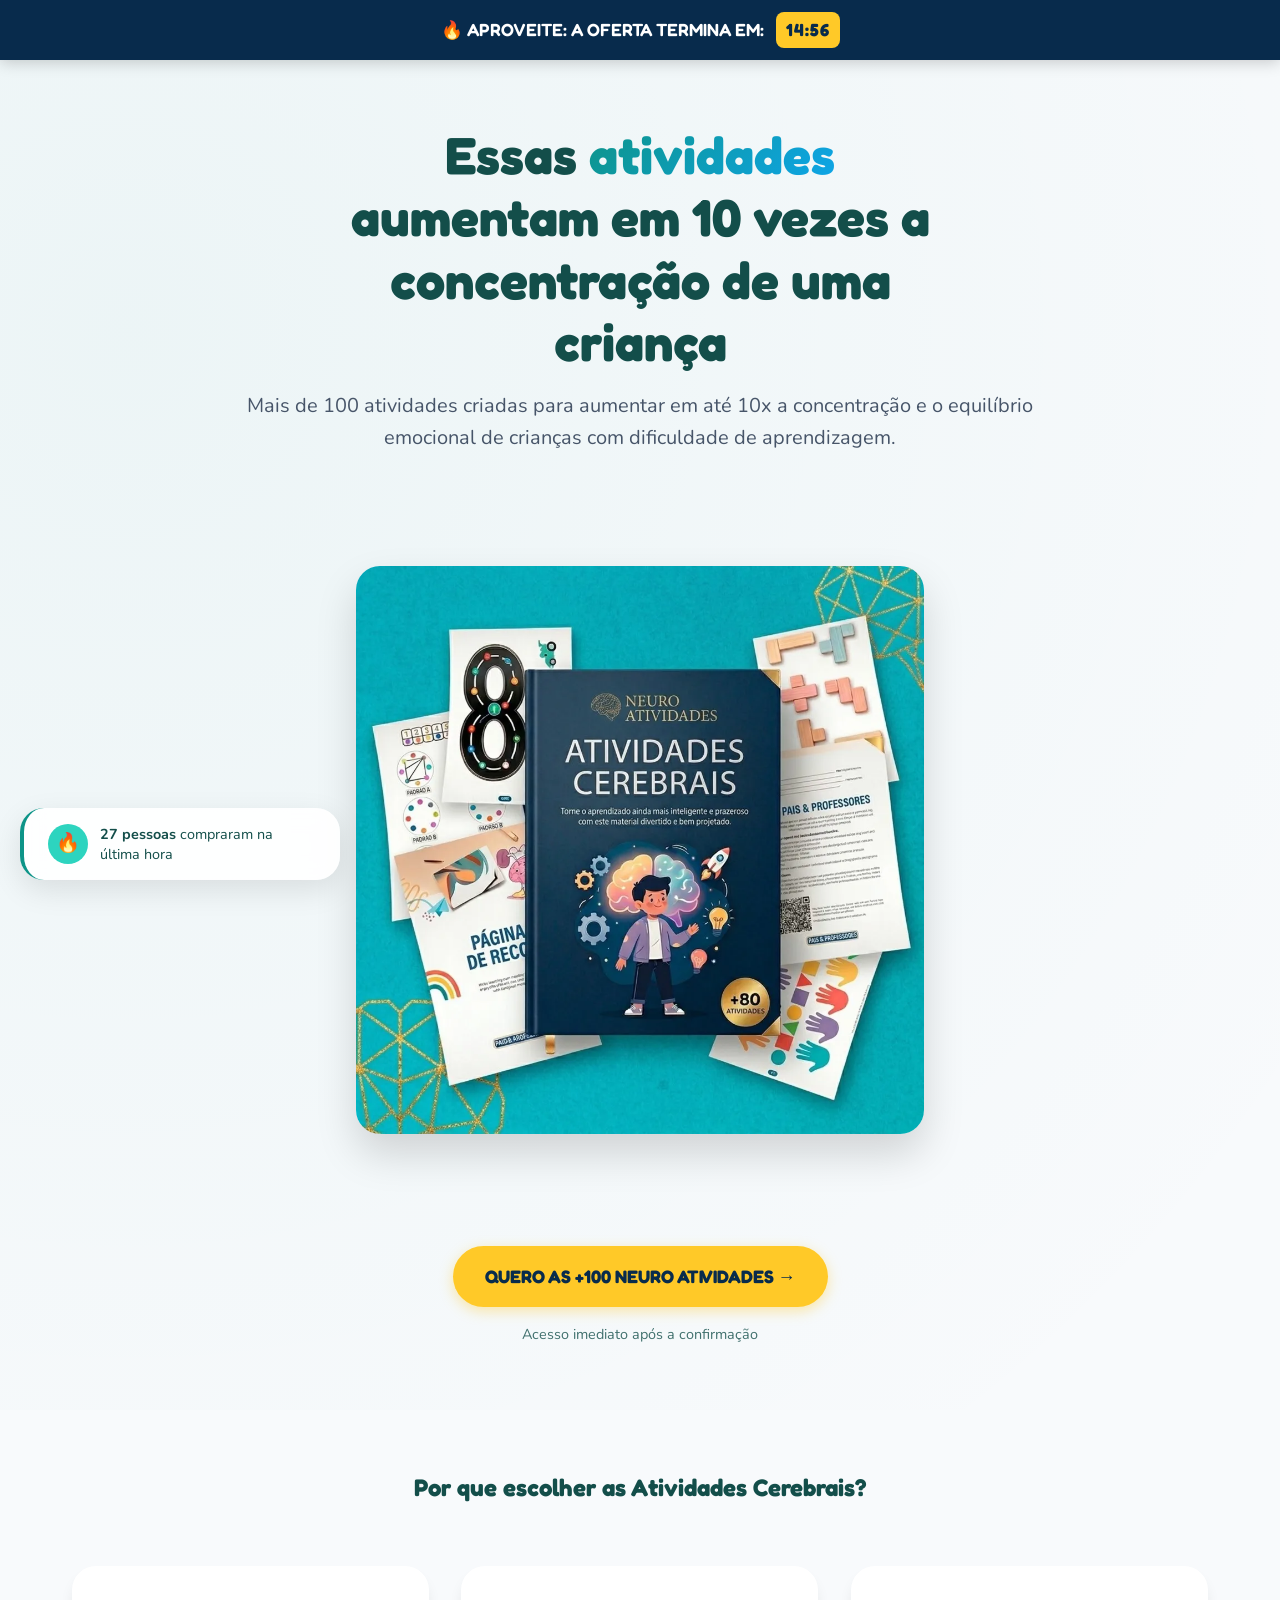
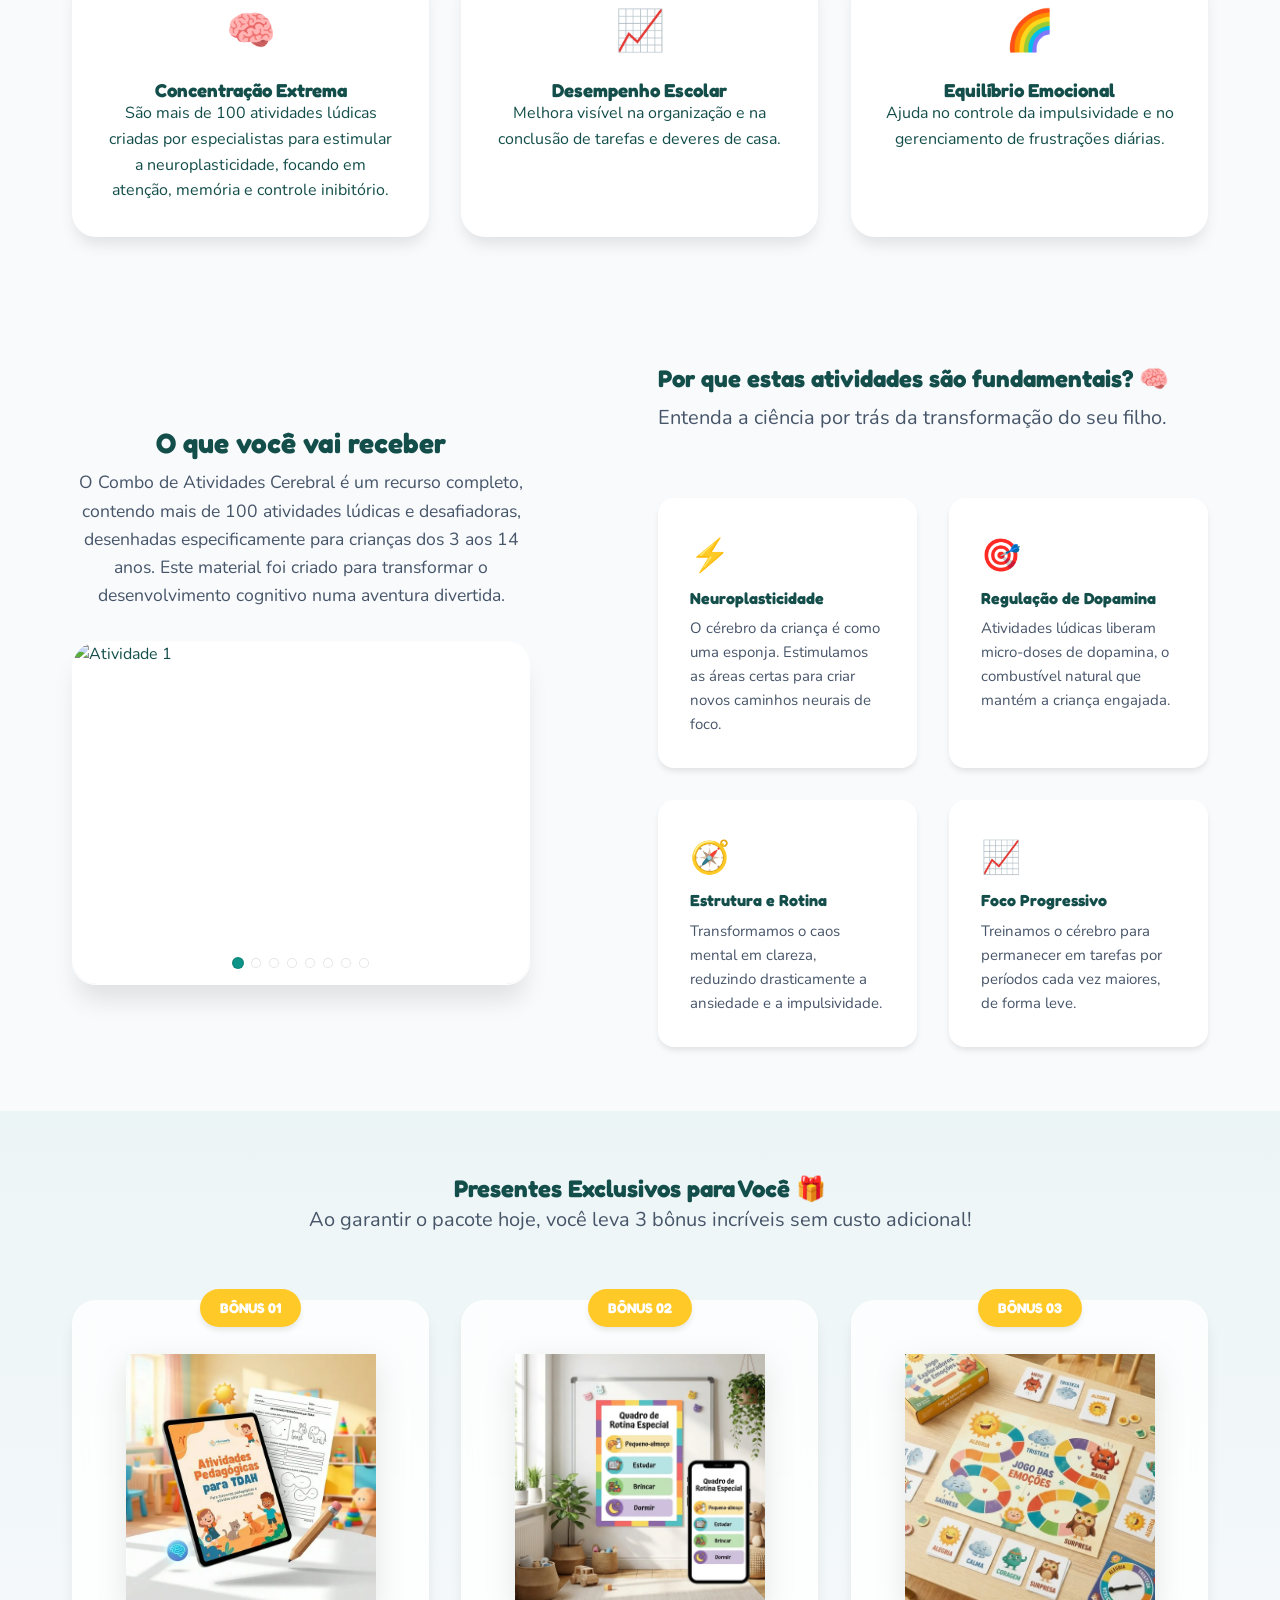
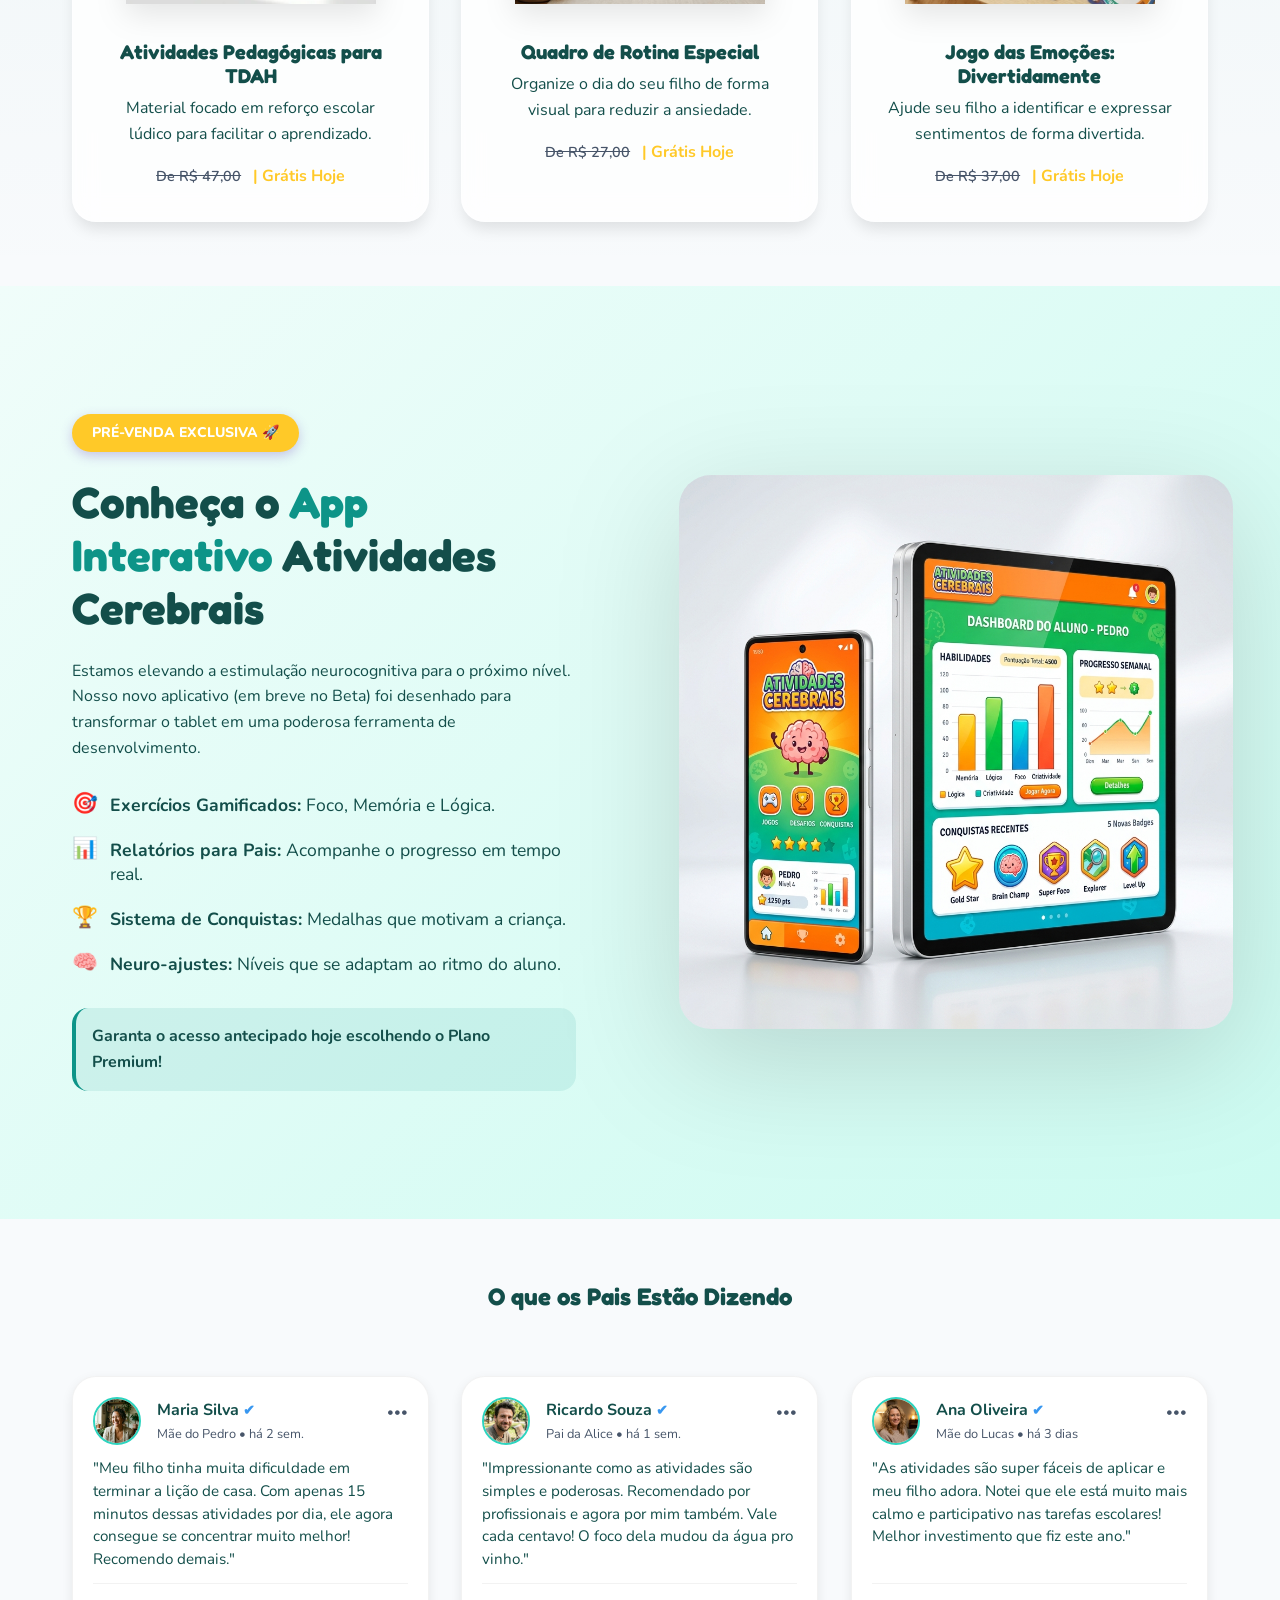
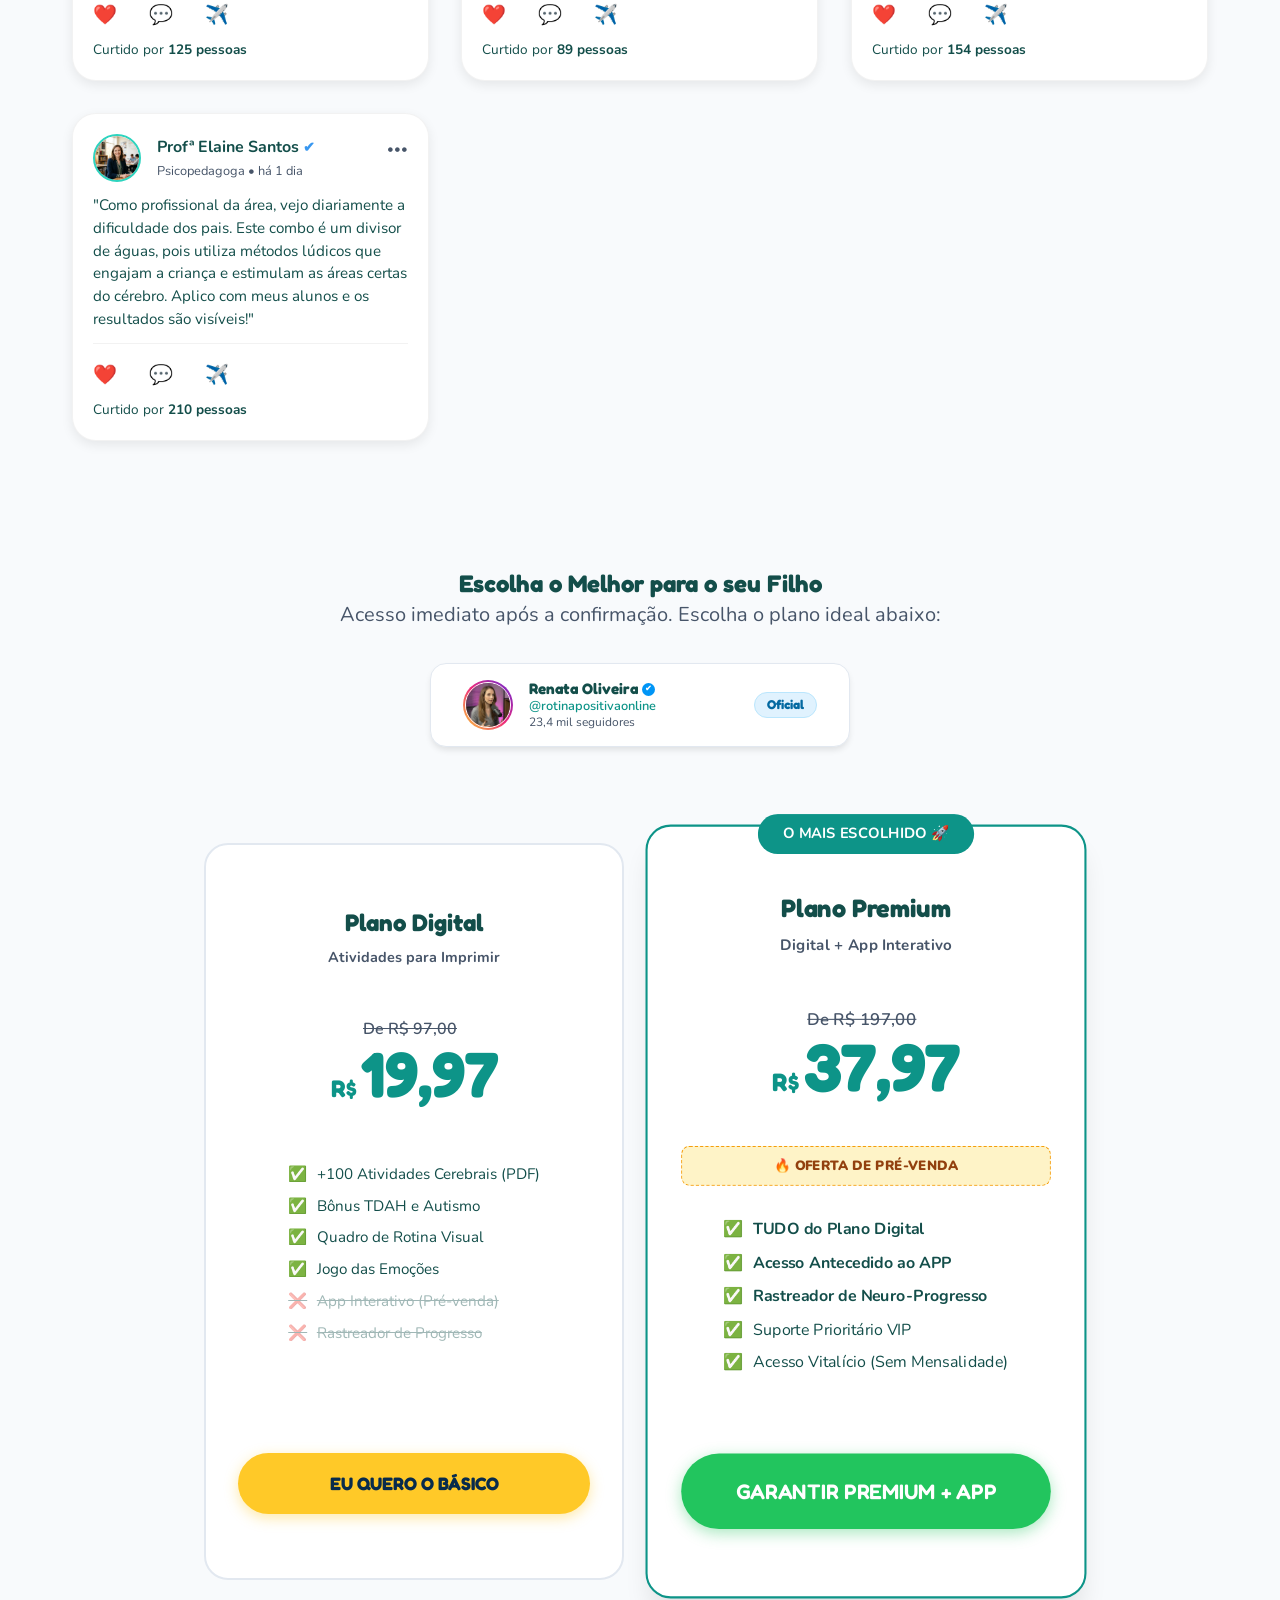
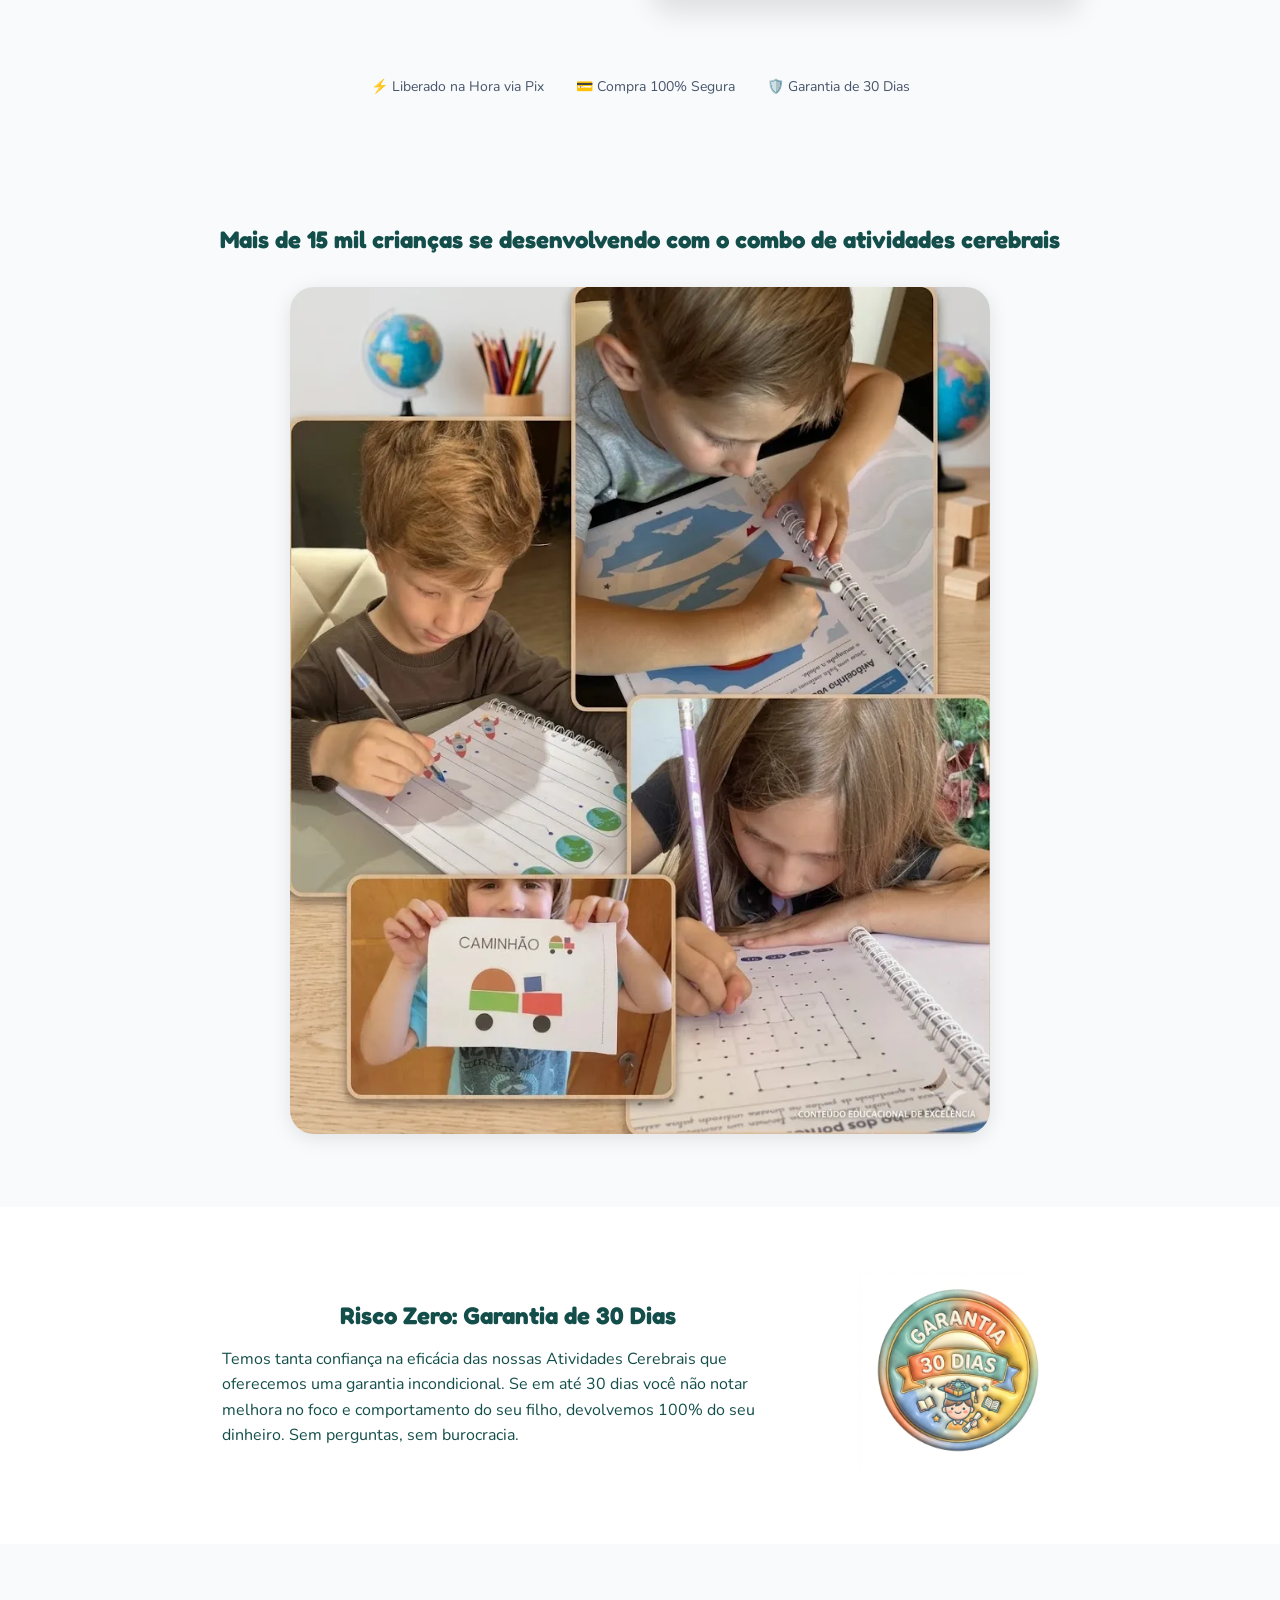
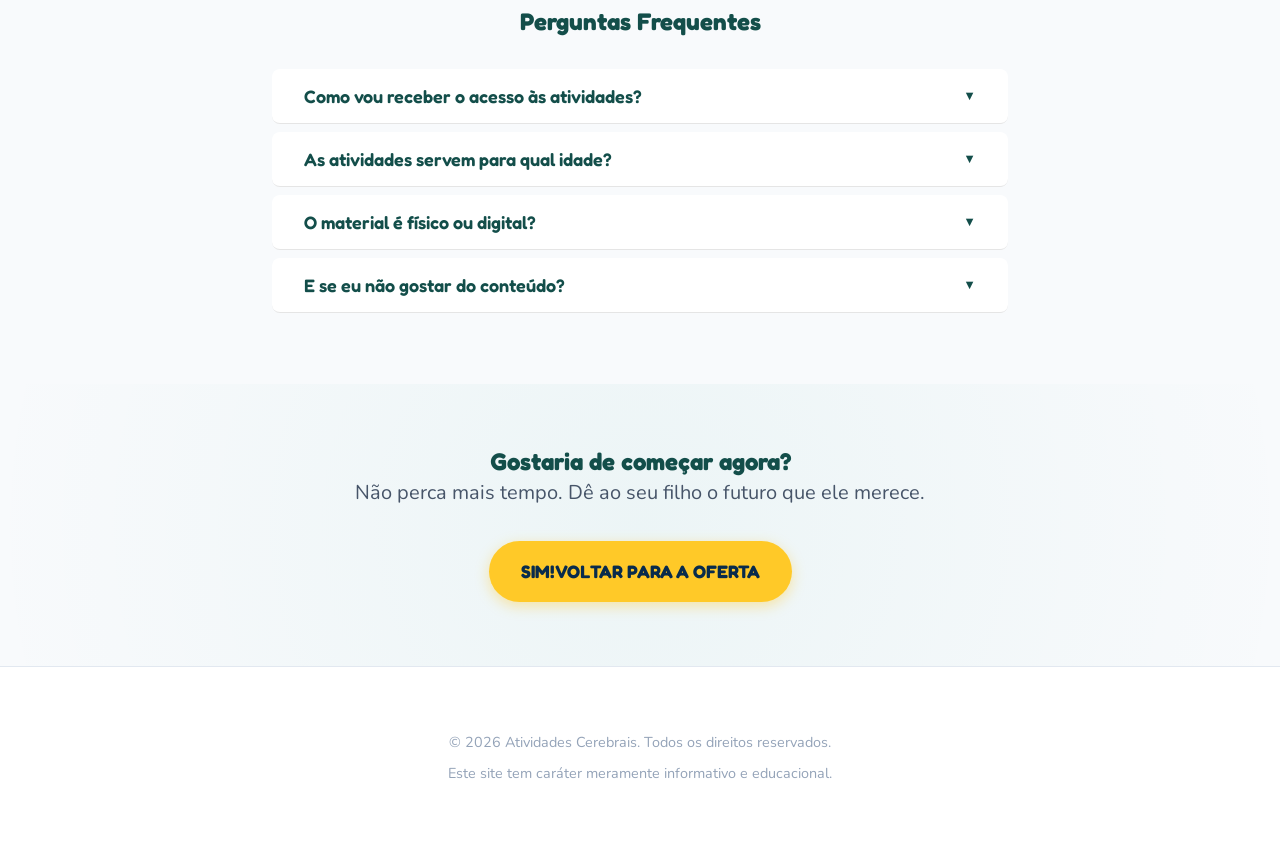
==== index.html @ 48cc7b20 "Add files via upload" ====
<!DOCTYPE html>
<html lang="pt-BR">

<head>
    <meta charset="UTF-8">
    <meta name="viewport" content="width=device-width, initial-scale=1.0">
    <title>Atividades Cerebrais 2.0 - Potencialize o Foco do seu Filho</title>
    <link rel="icon" type="image/webp" href="assets/favicon.webp">
    <meta name="description"
        content="Descubra mais de 100 atividades cerebrais desenhadas para aumentar a concentração, foco e organização das crianças de forma divertida e eficaz.">
    <link rel="stylesheet" href="style.css">
    <!-- Meta Pixel Code -->
    <script>
        !function (f, b, e, v, n, t, s) {
            if (f.fbq) return; n = f.fbq = function () {
                n.callMethod ?
                    n.callMethod.apply(n, arguments) : n.queue.push(arguments)
            };
            if (!f._fbq) f._fbq = n; n.push = n; n.loaded = !0; n.version = '2.0';
            n.queue = []; t = b.createElement(e); t.async = !0;
            t.src = v; s = b.getElementsByTagName(e)[0];
            s.parentNode.insertBefore(t, s)
        }(window, document, 'script',
            'https://connect.facebook.net/en_US/fbevents.js');
        fbq('init', '989077889145785');
        fbq('init', '1720215879241461');
        fbq('track', 'PageView');
    </script>
    <noscript>
        <img height="1" width="1" style="display:none"
            src="https://www.facebook.com/tr?id=989077889145785&ev=PageView&noscript=1" />
        <img height="1" width="1" style="display:none"
            src="https://www.facebook.com/tr?id=1720215879241461&ev=PageView&noscript=1" />
    </noscript>
    <!-- End Meta Pixel Code -->
    <script src="https://cdn.utmify.com.br/scripts/utms/latest.js" data-utmify-prevent-xcod-sck
        data-utmify-prevent-subids async defer></script>
</head>

<body>

    <!-- Countdown Timer Bar -->
    <div class="timer-bar">
        <div class="container">
            <div class="timer-content">
                <span>🔥 APROVEITE: A OFERTA TERMINA EM:</span>
                <span id="countdown-timer" class="timer-numbers">15:00</span>
            </div>
        </div>
    </div>

    <!-- Hero Section -->
    <header class="section hero">
        <div class="container grid-hero">
            <div class="hero-content reveal">
                <h1>Essas <span class="text-gradient">atividades</span> aumentam em 10 vezes a concentração de uma criança</h1>
                <p class="lead">Mais de 100 atividades criadas para aumentar em até 10x a concentração e o equilíbrio emocional de crianças com dificuldade de aprendizagem.</p>
            </div>
            <div class="hero-visual reveal delayed">
                <div class="visual-wrapper">
                    <img src="./assets/hero_main.webp" alt="Neuro-Jogos para TDAH" class="hero-img">
                </div>
            </div>
            <div class="hero-cta reveal">
                <div class="cta-group">
                    <a href="#oferta" class="btn btn-primary">QUERO AS +100 NEURO ATIVIDADES →</a>
                    <p class="small-info">Acesso imediato após a confirmação</p>
                </div>
            </div>
        </div>
    </header>

    <!-- Benefits Section -->
    <section id="beneficios" class="section bg-alt">
        <div class="container text-center">
            <h2 class="reveal">Por que escolher as Atividades Cerebrais?</h2>
            <div class="benefits-grid">
                <div class="benefit-card glass reveal">
                    <div class="icon">🧠</div>
                    <h3>Concentração Extrema</h3>
                    <p>São mais de 100 atividades lúdicas criadas por especialistas para estimular a neuroplasticidade, focando
                        em atenção, memória e controle inibitório.</p>
                </div>
                <div class="benefit-card glass reveal">
                    <div class="icon">📈</div>
                    <h3>Desempenho Escolar</h3>
                    <p>Melhora visível na organização e na conclusão de tarefas e deveres de casa.</p>
                </div>
                <div class="benefit-card glass reveal">
                    <div class="icon">🌈</div>
                    <h3>Equilíbrio Emocional</h3>
                    <p>Ajuda no controle da impulsividade e no gerenciamento de frustrações diárias.</p>
                </div>
            </div>
        </div>
    </section>

    <!-- Foundation Section -->
    <section id="fundamentos" class="section">
        <div class="container grid-foundation reveal">
            <div class="foundation-image">
                <div class="carousel-header">
                    <h3>O que você vai receber</h3>
                    <p>O Combo de Atividades Cerebral é um recurso completo, contendo mais de 100 atividades lúdicas e desafiadoras, desenhadas especificamente para crianças dos 3 aos 14 anos. Este material foi criado para transformar o desenvolvimento cognitivo numa aventura divertida.</p>
                </div>
                <div class="carousel-container glass">
                    <div class="carousel-track">
                        <img src="./assets/carousel_1.webp" class="carousel-slide active" alt="Atividade 1">
                        <img src="./assets/carousel_2.webp" class="carousel-slide" alt="Atividade 2">
                        <img src="./assets/carousel_3.webp" class="carousel-slide" alt="Atividade 3">
                        <img src="./assets/carousel_4.webp" class="carousel-slide" alt="Atividade 4">
                        <img src="./assets/carousel_5.webp" class="carousel-slide" alt="Atividade 5">
                        <img src="./assets/carousel_6.webp" class="carousel-slide" alt="Atividade 6">
                        <img src="./assets/carousel_7.webp" class="carousel-slide" alt="Atividade 7">
                        <img src="./assets/carousel_8.webp" class="carousel-slide" alt="Atividade 8">
                    </div>
                    <div class="carousel-nav">
                        <button class="carousel-prev" aria-label="Anterior">❮</button>
                        <button class="carousel-next" aria-label="Próximo">❯</button>
                    </div>
                    <div class="carousel-dots"></div>
                </div>
            </div>
            <div class="foundation-content">
                <h2>Por que estas atividades são fundamentais? 🧠</h2>
                <p class="lead">Entenda a ciência por trás da transformação do seu filho.</p>
                <div class="foundation-grid">
                    <div class="foundation-item">
                        <div class="icon">⚡</div>
                        <h4>Neuroplasticidade</h4>
                        <p>O cérebro da criança é como uma esponja. Estimulamos as áreas certas para criar novos
                            caminhos neurais de foco.</p>
                    </div>
                    <div class="foundation-item">
                        <div class="icon">🎯</div>
                        <h4>Regulação de Dopamina</h4>
                        <p>Atividades lúdicas liberam micro-doses de dopamina, o combustível natural que mantém a
                            criança engajada.</p>
                    </div>
                    <div class="foundation-item">
                        <div class="icon">🧭</div>
                        <h4>Estrutura e Rotina</h4>
                        <p>Transformamos o caos mental em clareza, reduzindo drasticamente a ansiedade e a
                            impulsividade.</p>
                    </div>
                    <div class="foundation-item">
                        <div class="icon">📈</div>
                        <h4>Foco Progressivo</h4>
                        <p>Treinamos o cérebro para permanecer em tarefas por períodos cada vez maiores, de forma leve.
                        </p>
                    </div>
                </div>
            </div>
        </div>
    </section>

    <!-- Bonus Section -->
    <section id="bonus" class="section bonus">
        <div class="container text-center">
            <h2 class="reveal">Presentes Exclusivos para Você 🎁</h2>
            <p class="lead reveal">Ao garantir o pacote hoje, você leva 3 bônus incríveis sem custo adicional!</p>
            <div class="bonus-grid">
                <div class="bonus-card glass reveal">
                    <span class="bonus-badge">BÔNUS 01</span>
                    <div class="bonus-img">
                        <img src="./assets/bonus_1.webp" alt="Bônus 01">
                    </div>
                    <h3>Atividades Pedagógicas para TDAH</h3>
                    <p>Material focado em reforço escolar lúdico para facilitar o aprendizado.</p>
                    <div class="bonus-pricing">
                        <span class="old-price">De R$ 47,00</span>
                        <span class="free-today">| Grátis Hoje</span>
                    </div>
                </div>
                <div class="bonus-card glass reveal">
                    <span class="bonus-badge">BÔNUS 02</span>
                    <div class="bonus-img">
                        <img src="./assets/bonus_2.webp" alt="Bônus 02">
                    </div>
                    <h3>Quadro de Rotina Especial</h3>
                    <p>Organize o dia do seu filho de forma visual para reduzir a ansiedade.</p>
                    <div class="bonus-pricing">
                        <span class="old-price">De R$ 27,00</span>
                        <span class="free-today">| Grátis Hoje</span>
                    </div>
                </div>
                <div class="bonus-card glass reveal">
                    <span class="bonus-badge">BÔNUS 03</span>
                    <div class="bonus-img">
                        <img src="./assets/bonus_3.webp" alt="Bônus 03">
                    </div>
                    <h3>Jogo das Emoções: Divertidamente</h3>
                    <p>Ajude seu filho a identificar e expressar sentimentos de forma divertida.</p>
                    <div class="bonus-pricing">
                        <span class="old-price">De R$ 37,00</span>
                        <span class="free-today">| Grátis Hoje</span>
                    </div>
                </div>
            </div>
        </div>
    </section>
    
    <!-- App Preview Section (NEW) -->
    <section id="premium-app" class="section app-preview">
        <div class="container">
            <div class="app-content-grid">
                <div class="app-text reveal">
                    <span class="app-badge">PRÉ-VENDA EXCLUSIVA 🚀</span>
                    <h2>Conheça o <span>App Interativo</span> Atividades Cerebrais</h2>
                    <p>Estamos elevando a estimulação neurocognitiva para o próximo nível. Nosso novo aplicativo (em breve no Beta) foi desenhado para transformar o tablet em uma poderosa ferramenta de desenvolvimento.</p>
                    <ul class="app-features">
                        <li><span class="feat-emoji">🎯</span> <div class="feat-content"><b>Exercícios Gamificados:</b> Foco, Memória e Lógica.</div></li>
                        <li><span class="feat-emoji">📊</span> <div class="feat-content"><b>Relatórios para Pais:</b> Acompanhe o progresso em tempo real.</div></li>
                        <li><span class="feat-emoji">🏆</span> <div class="feat-content"><b>Sistema de Conquistas:</b> Medalhas que motivam a criança.</div></li>
                        <li><span class="feat-emoji">🧠</span> <div class="feat-content"><b>Neuro-ajustes:</b> Níveis que se adaptam ao ritmo do aluno.</div></li>
                    </ul>
                    <p class="app-hint hide-mobile">Garanta o acesso antecipado hoje escolhendo o <b>Plano Premium</b>!</p>
                </div>
                <div class="app-mockup reveal">
                    <img src="./mockup-app-premium.png" alt="Mockup App Atividades Cerebrais" class="floating">
                    <p class="app-hint show-mobile">Garanta o acesso antecipado hoje escolhendo o <b>Plano Premium</b>!</p>
                </div>
            </div>
        </div>
    </section>

    <!-- Testimonials Section -->
    <section id="depoimentos" class="section">
        <div class="container text-center">
            <h2 class="reveal">O que os Pais Estão Dizendo</h2>
                <div class="testimonials-grid">
                    <!-- Depoimento 1 -->
                    <div class="social-card reveal">
                        <div class="social-header">
                            <img src="./assets/parent_1.webp" alt="Maria Silva" class="social-avatar">
                            <div class="social-meta">
                                <p class="social-name">Maria Silva <span class="verified-badge">✔</span></p>
                                <p class="social-context">Mãe do Pedro • há 2 sem.</p>
                            </div>
                            <span class="social-more">•••</span>
                        </div>
                        <div class="social-body">
                            <p>"Meu filho tinha muita dificuldade em terminar a lição de casa. Com apenas 15 minutos dessas atividades por dia, ele agora consegue se concentrar muito melhor! Recomendo demais."</p>
                        </div>
                        <div class="social-footer">
                            <div class="social-actions">
                                <span>❤️</span>
                                <span>💬</span>
                                <span>✈️</span>
                            </div>
                            <p class="social-likes">Curtido por <strong>125 pessoas</strong></p>
                        </div>
                    </div>

                    <!-- Depoimento 2 -->
                    <div class="social-card reveal">
                        <div class="social-header">
                            <img src="./assets/parent_2.webp" alt="Ricardo Souza" class="social-avatar">
                            <div class="social-meta">
                                <p class="social-name">Ricardo Souza <span class="verified-badge">✔</span></p>
                                <p class="social-context">Pai da Alice • há 1 sem.</p>
                            </div>
                            <span class="social-more">•••</span>
                        </div>
                        <div class="social-body">
                            <p>"Impressionante como as atividades são simples e poderosas. Recomendado por profissionais e agora por mim também. Vale cada centavo! O foco dela mudou da água pro vinho."</p>
                        </div>
                        <div class="social-footer">
                            <div class="social-actions">
                                <span>❤️</span>
                                <span>💬</span>
                                <span>✈️</span>
                            </div>
                            <p class="social-likes">Curtido por <strong>89 pessoas</strong></p>
                        </div>
                    </div>

                    <!-- Depoimento 3 -->
                    <div class="social-card reveal">
                        <div class="social-header">
                            <img src="./assets/parent_3.webp" alt="Ana Oliveira" class="social-avatar">
                            <div class="social-meta">
                                <p class="social-name">Ana Oliveira <span class="verified-badge">✔</span></p>
                                <p class="social-context">Mãe do Lucas • há 3 dias</p>
                            </div>
                            <span class="social-more">•••</span>
                        </div>
                        <div class="social-body">
                            <p>"As atividades são super fáceis de aplicar e meu filho adora. Notei que ele está muito mais calmo e participativo nas tarefas escolares! Melhor investimento que fiz este ano."</p>
                        </div>
                        <div class="social-footer">
                            <div class="social-actions">
                                <span>❤️</span>
                                <span>💬</span>
                                <span>✈️</span>
                            </div>
                            <p class="social-likes">Curtido por <strong>154 pessoas</strong></p>
                        </div>
                    </div>

                    <!-- Depoimento 4 (Professora) -->
                    <div class="social-card reveal">
                        <div class="social-header">
                            <img src="./assets/teacher_avatar.webp" alt="Profª Elaine Santos" class="social-avatar">
                            <div class="social-meta">
                                <p class="social-name">Profª Elaine Santos <span class="verified-badge">✔</span></p>
                                <p class="social-context">Psicopedagoga • há 1 dia</p>
                            </div>
                            <span class="social-more">•••</span>
                        </div>
                        <div class="social-body">
                            <p>"Como profissional da área, vejo diariamente a dificuldade dos pais. Este combo é um divisor de águas, pois utiliza métodos lúdicos que engajam a criança e estimulam as áreas certas do cérebro. Aplico com meus alunos e os resultados são visíveis!"</p>
                        </div>
                        <div class="social-footer">
                            <div class="social-actions">
                                <span>❤️</span>
                                <span>💬</span>
                                <span>✈️</span>
                            </div>
                            <p class="social-likes">Curtido por <strong>210 pessoas</strong></p>
                        </div>
                </div>
        </div>
    </section>

    <!-- CTA Final Section -->
    <section id="oferta" class="section offer">
        <div class="container text-center reveal">
            <h2 class="reveal">Escolha o Melhor para o seu Filho</h2>
            <p class="lead reveal">Acesso imediato após a confirmação. Escolha o plano ideal abaixo:</p>

            <!-- Compact Instagram Profile Widget -->
            <div class="insta-compact-widget reveal">
                <div class="insta-widget-avatar-wrapper">
                    <img src="assets/instagram_profile.webp" alt="rotinapositivaonline" class="insta-widget-avatar">
                </div>
                <div class="insta-widget-info">
                    <h4 class="insta-widget-name">Renata Oliveira <span class="verified-badge-blue">✔</span></h4>
                    <span class="insta-widget-handle">@rotinapositivaonline</span>
                    <span class="insta-widget-followers">23,4 mil seguidores</span>
                </div>
                <div class="insta-widget-action">
                    <span class="insta-widget-badge">Oficial</span>
                </div>
            </div>

            <div class="offer-box reveal">
                <div class="plans-grid">
                    <!-- Plano Básico -->
                    <div class="plan-card">
                        <h3 class="plan-name">Plano Digital</h3>
                        <p class="plan-desc">Atividades para Imprimir</p>
                        <div class="plan-price">
                            <span class="old-price">De R$ 97,00</span>
                            <div class="main-price">
                                <span class="currency">R$</span>
                                <span class="value">19,97</span>
                            </div>
                        </div>
                        <ul class="plan-features">
                            <li><span class="check">✅</span> +100 Atividades Cerebrais (PDF)</li>
                            <li><span class="check">✅</span> Bônus TDAH e Autismo</li>
                            <li><span class="check">✅</span> Quadro de Rotina Visual</li>
                            <li><span class="check">✅</span> Jogo das Emoções</li>
                            <li class="off"><span class="check">❌</span> App Interativo (Pré-venda)</li>
                            <li class="off"><span class="check">❌</span> Rastreador de Progresso</li>
                        </ul>
                        <a href="https://lastlink.com/p/CFBC56D19/checkout-payment/" class="btn btn-primary">EU QUERO O BÁSICO</a>
                    </div>

                    <!-- Plano Premium -->
                    <div class="plan-card featured">
                        <span class="plan-badge">O MAIS ESCOLHIDO 🚀</span>
                        <h3 class="plan-name">Plano Premium</h3>
                        <p class="plan-desc">Digital + App Interativo</p>
                        <div class="plan-price">
                            <span class="old-price">De R$ 197,00</span>
                            <div class="main-price">
                                <span class="currency">R$</span>
                                <span class="value">37,97</span>
                            </div>
                        </div>
                        <div class="pre-sale-tag">🔥 OFERTA DE PRÉ-VENDA</div>
                        <ul class="plan-features">
                            <li><span class="check">✅</span> <strong>TUDO do Plano Digital</strong></li>
                            <li><span class="check">✅</span> <strong>Acesso Antecedido ao APP</strong></li>
                            <li><span class="check">✅</span> <strong>Rastreador de Neuro-Progresso</strong></li>
                            <li><span class="check">✅</span> Suporte Prioritário VIP</li>
                            <li><span class="check">✅</span> Acesso Vitalício (Sem Mensalidade)</li>
                        </ul>
                        <a href="https://lastlink.com/p/C712D1677/checkout-payment/" class="btn btn-success lg pulse">GARANTIR PREMIUM + APP</a>
                    </div>
                </div>

                <div class="trust-icons">
                    <span>⚡ Liberado na Hora via Pix</span>
                    <span>💳 Compra 100% Segura</span>
                    <span>🛡️ Garantia de 30 Dias</span>
                </div>
            </div>
        </div>
    </section>

    <!-- Social Proof Toast -->
    <div id="notification-toast">
        <div class="toast-icon">🔥</div>
        <div class="toast-content" id="toast-message">
            <strong>João P.</strong> acabou de comprar!
        </div>
    </div>

    <!-- Social Proof Kids -->
    <section class="section social-proof-kids bg-alt">
        <div class="container text-center reveal">
            <h2>Mais de 15 mil crianças se desenvolvendo com o combo de atividades cerebrais</h2>
            <div class="social-img-wrapper">
                <img src="./assets/social_proof_kids.webp" alt="Crianças se desenvolvendo" class="social-proof-img">
            </div>
        </div>
    </section>

    <!-- Guarantee Section -->
    <section class="section guarantee">
        <div class="container grid-guarantee reveal">
            <div class="guarantee-text">
                <h2>Risco Zero: Garantia de 30 Dias</h2>
                <p>Temos tanta confiança na eficácia das nossas Atividades Cerebrais que oferecemos uma garantia
                    incondicional. Se em até 30 dias você não notar melhora no foco e comportamento do seu filho,
                    devolvemos 100% do seu dinheiro. Sem perguntas, sem burocracia.</p>
            </div>
            <div class="guarantee-img">
                <img src="./assets/guarantee_badge.webp" alt="Selo de Garantia">
            </div>
        </div>
    </section>

    <!-- FAQ Section -->
    <section id="faq" class="section">
        <div class="container max-md reveal">
            <h2 class="text-center">Perguntas Frequentes</h2>
            <div class="faq-accordion">
                <div class="faq-item">
                    <button class="faq-question">Como vou receber o acesso às atividades? <span
                            class="arrow">▼</span></button>
                    <div class="faq-answer">
                        <p>O acesso é imediato! Assim que seu pagamento for confirmado, você receberá um e-mail com os
                            dados de acesso para baixar todo o material em PDF.</p>
                    </div>
                </div>
                <div class="faq-item">
                    <button class="faq-question">As atividades servem para qual idade? <span
                            class="arrow">▼</span></button>
                    <div class="faq-answer">
                        <p>As atividades foram desenhadas estrategicamente para crianças entre 3 e 14 anos, com
                            diferentes níveis de complexidade para cada fase do desenvolvimento.</p>
                    </div>
                </div>
                <div class="faq-item">
                    <button class="faq-question">O material é físico ou digital? <span class="arrow">▼</span></button>
                    <div class="faq-answer">
                        <p>O material é 100% digital em formato PDF de alta qualidade. Isso permite que você imprima
                            apenas o que for usar e repita as atividades quantas vezes quiser.</p>
                    </div>
                </div>
                <div class="faq-item">
                    <button class="faq-question">E se eu não gostar do conteúdo? <span class="arrow">▼</span></button>
                    <div class="faq-answer">
                        <p>Não se preocupe! Você tem nossa garantia incondicional de 30 dias. Se por qualquer motivo
                            você
                            achar que não é para o seu filho, basta nos enviar um e-mail e devolvemos todo o seu
                            investimento.</p>
                    </div>
                </div>
            </div>
        </div>
    </section>

    <!-- Exit Intent Modal -->
    <div id="exit-intent-modal">
        <div class="modal-content">
            <button class="modal-close" aria-label="Fechar">&times;</button>
            <span class="modal-icon">🎁</span>
            <h2>ESPERE! Temos um presente para você.</h2>
            <p>Não saia agora sem garantir o <strong>desconto especial de 70%</strong> que liberamos para você.</p>
            <a href="desconto.html" class="btn btn-primary">QUERO MEU DESCONTO AGORA</a>
        </div>
    </div>

    <!-- Final Call to Action -->
    <section class="section final-cta">
        <div class="container text-center reveal">
            <h2>Gostaria de começar agora?</h2>
            <p class="lead">Não perca mais tempo. Dê ao seu filho o futuro que ele merece.</p>
            <a href="#oferta" class="btn btn-primary lg">SIM! VOLTAR PARA A OFERTA</a>
        </div>
    </section>

    <!-- Order Upgrade Popup Modal (R$ 27,97 Offer) -->
    <div class="upgrade-popup-overlay" id="upgrade-popup-overlay">
        <div class="upgrade-popup-card compact">
            <button class="upgrade-popup-close" id="upgrade-popup-close" aria-label="Fechar modal">×</button>
            <div class="upgrade-popup-badge">🔥 OFERTA DE UPGRADE ÚNICA</div>
            <h3 class="upgrade-popup-title">Libere o App Interativo por apenas R$ 27,97!</h3>
            <p class="upgrade-popup-desc">Faça o upgrade para o <strong>Plano Premium</strong> e leve o <strong>App Atividades Cerebrais</strong> + todas as 100+ atividades digitais por apenas <strong>R$ 27,97</strong>.</p>

            <div class="upgrade-popup-price-box">
                <span class="upgrade-price-old">De R$ 197,00</span>
                <span class="upgrade-price-current">R$ 27,97</span>
                <span class="upgrade-price-tag">⚡ ECONOMIZE 85% SOMENTE AGORA</span>
            </div>

            <a href="https://lastlink.com/p/C309876D9/checkout-payment/" class="btn btn-primary upgrade-popup-btn" id="upgrade-popup-accept-btn">
                SIM! QUERO O UPGRADE (R$ 27,97)
            </a>

            <a href="https://lastlink.com/p/CFBC56D19/checkout-payment/" class="upgrade-popup-decline" id="upgrade-popup-decline-link">
                Não, obrigado. Quero apenas o básico por R$ 19,97
            </a>
        </div>
    </div>

    <footer>
        <div class="container">
            <p>&copy; 2026 Atividades Cerebrais. Todos os direitos reservados.</p>
            <p>Este site tem caráter meramente informativo e educacional.</p>
        </div>
    </footer>

    <script src="main.js"></script>
</body>

</html>
---- style.css ----
@import url('https://fonts.googleapis.com/css2?family=Fredoka:wght@400;500;600;700&family=Nunito:wght@300;400;500;600;700&display=swap');

:root {
    /* Colors - Educational Premium (Teal & Orange) */
    --primary: #0d9488;
    --primary-light: #2dd4bf;
    --primary-dark: #134e4a;
    --secondary: #0ea5e9;
    --cta: #FFC928;
    --cta-hover: #e5b31e;
    --bg-main: #f8fafc;
    --bg-card: rgba(255, 255, 255, 0.8);
    --text-main: #134e4a;
    --text-muted: #475569;
    --white: #ffffff;

    /* Gradientes */
    --grad-primary: linear-gradient(135deg, var(--primary), var(--secondary));
    --grad-surface: linear-gradient(180deg, rgba(255, 255, 255, 0) 0%, rgba(255, 255, 255, 1) 100%);

    /* Spacing */
    --space-xs: 0.5rem;
    --space-sm: 1rem;
    --space-md: 2rem;
    --space-lg: 4rem;
    --space-xl: 8rem;

    /* Border Radius */
    --radius-sm: 8px;
    --radius-md: 16px;
    --radius-lg: 24px;
    --radius-full: 9999px;

    /* Shadows */
    --shadow-sm: 0 4px 6px -1px rgba(0, 0, 0, 0.1);
    --shadow-md: 0 10px 15px -3px rgba(0, 0, 0, 0.1);
    --shadow-lg: 0 20px 25px -5px rgba(0, 0, 0, 0.1);
}

* {
    margin: 0;
    padding: 0;
    box-sizing: border-box;
}

html {
    scroll-behavior: smooth;
}

body {
    font-family: 'Nunito', sans-serif;
    background-color: var(--bg-main);
    color: var(--text-main);
    line-height: 1.6;
    overflow-x: hidden;
}

h1,
h2 {
    font-family: 'Fredoka', sans-serif;
    font-weight: 700;
    line-height: 1.2;
    text-align: center;
}

h3,
h4 {
    font-family: 'Fredoka', sans-serif;
    font-weight: 700;
    line-height: 1.2;
}

.text-center {
    text-align: center !important;
}

/* Glassmorphism utility */
.glass {
    background: var(--bg-card);
    backdrop-filter: blur(12px);
    -webkit-backdrop-filter: blur(12px);
    border: 1px solid rgba(255, 255, 255, 0.3);
    box-shadow: var(--shadow-md);
}

@media (max-width: 768px) {
    .glass {
        /* Removing backdrop-filter on mobile for maximum performance */
        backdrop-filter: none;
        -webkit-backdrop-filter: none;
        background: rgba(255, 255, 255, 0.95);
        /* More opaque for readability without blur */
    }
}

/* Layout Utilities */
.container {
    max-width: 1200px;
    margin: 0 auto;
    padding: 0 var(--space-md);
}

.section {
    padding: var(--space-lg) 0;
}

/* Buttons */
.btn {
    display: inline-flex;
    align-items: center;
    justify-content: center;
    padding: 1rem 2rem;
    border-radius: var(--radius-full);
    font-family: 'Fredoka', sans-serif;
    font-weight: 600;
    text-decoration: none;
    transition: all 0.3s cubic-bezier(0.4, 0, 0.2, 1);
    cursor: pointer;
    border: none;
    font-size: 1.125rem;
}

.btn-primary {
    background-color: var(--cta);
    color: #082B4C;
    font-weight: 800;
    box-shadow: 0 4px 14px 0 rgba(255, 201, 40, 0.4);
    /* Attention grabbing pulse animation */
    animation: pulse-glow 3s infinite ease-in-out;
}

@keyframes pulse-glow {
    0% {
        transform: scale(1);
        box-shadow: 0 4px 14px 0 rgba(255, 201, 40, 0.4);
    }

    50% {
        transform: scale(1.05);
        box-shadow: 0 8px 25px 0 rgba(255, 201, 40, 0.6);
    }

    100% {
        transform: scale(1);
        box-shadow: 0 4px 14px 0 rgba(255, 201, 40, 0.4);
    }
}

.btn-primary:hover {
    background-color: var(--cta-hover);
    color: #082B4C;
    transform: translateY(-2px) scale(1.02);
    box-shadow: 0 6px 20px rgba(255, 201, 40, 0.4);
    animation: none;
    /* Pause pulse on hover for better control */
}

.btn-primary:active {
    transform: translateY(0) scale(0.98);
}

.btn-success {
    background-color: #22c55e; /* Emerald 500 */
    color: var(--white);
    box-shadow: 0 4px 14px 0 rgba(34, 197, 94, 0.39);
    animation: pulse-glow-green 3s infinite ease-in-out;
}

@keyframes pulse-glow-green {
    0% {
        transform: scale(1);
        box-shadow: 0 4px 14px 0 rgba(34, 197, 94, 0.39);
    }

    50% {
        transform: scale(1.05);
        box-shadow: 0 8px 25px 0 rgba(34, 197, 94, 0.5);
    }

    100% {
        transform: scale(1);
        box-shadow: 0 4px 14px 0 rgba(34, 197, 94, 0.39);
    }
}

.btn-success:hover {
    background-color: #16a34a; /* Emerald 600 */
    transform: translateY(-2px) scale(1.02);
    box-shadow: 0 6px 20px rgba(34, 197, 94, 0.23);
    animation: none;
}

.btn-success:active {
    transform: translateY(0) scale(0.98);
}

/* Animation Base */
.reveal {
    opacity: 0;
    transform: translateY(20px);
    /* Reduced movement for smoother feel on mobile */
    transition: opacity 0.6s ease-out, transform 0.6s ease-out;
    /* Targeted properties + shorter duration */
    will-change: opacity, transform;
}

.reveal.active {
    opacity: 1;
    transform: translateY(0);
}

@media (max-width: 768px) {
    .reveal {
        transition-duration: 0.4s;
        /* Even faster on mobile */
    }
}

@media (max-width: 768px) {
    :root {
        --space-lg: 3rem;
    }

    .btn {
        width: 100%;
        padding: 1.25rem;
    }
}

/* Hero Section */
.hero {
    min-height: 80vh;
    display: flex;
    align-items: center;
    background: radial-gradient(circle at 10% 20%, rgba(13, 148, 136, 0.05) 0%, rgba(255, 255, 255, 0) 90%);
}

.grid-hero {
    display: flex;
    flex-direction: column;
    align-items: center;
    text-align: center;
    gap: var(--space-lg);
    max-width: 900px;
    margin: 0 auto;
}

.hero-content {
    text-align: center;
    display: flex;
    flex-direction: column;
    align-items: center;
}

.hero-visual {
    max-width: 600px;
    width: 100%;
}

.hero-cta {
    display: flex;
    justify-content: center;
    width: 100%;
    margin-top: 2rem;
}

.cta-group {
    display: flex;
    flex-direction: column;
    align-items: center;
    gap: 1rem;
}

.small-info {
    font-size: 0.9rem;
    color: var(--text-dark);
    opacity: 0.8;
}

.badge {
    display: inline-block;
    padding: 0.5rem 1rem;
    background: var(--primary-light);
    color: var(--primary-dark);
    font-size: 0.875rem;
    font-weight: 700;
    border-radius: var(--radius-full);
    margin-bottom: var(--space-sm);
    text-transform: uppercase;
    letter-spacing: 0.05em;
}

.text-gradient {
    background: var(--grad-primary);
    -webkit-background-clip: text;
    -webkit-text-fill-color: transparent;
    background-clip: text;
}

.hero h1 {
    font-size: clamp(2rem, 5vw, 3.25rem);
    line-height: 1.2;
    max-width: 22ch;
    margin: 0 auto var(--space-sm) auto;
}

.lead {
    font-size: 1.25rem;
    color: var(--text-muted);
    margin-bottom: var(--space-md);
}

.hero-img {
    width: 100%;
    height: auto;
    border-radius: 24px;
    box-shadow: 0 20px 40px rgba(0,0,0,0.15);
    display: block;
    /* Smooth floating animation */
    animation: floating 6s ease-in-out infinite;
}

.visual-wrapper {
    padding: var(--space-sm);
    position: relative;
}

@keyframes floating {
    0% {
        transform: translateY(0px) rotate(0deg);
    }

    50% {
        transform: translateY(-15px) rotate(1deg);
    }

    100% {
        transform: translateY(0px) rotate(0deg);
    }
}

/* Benefits Grid */
.benefits-grid {
    display: grid;
    grid-template-columns: repeat(auto-fit, minmax(300px, 1fr));
    gap: var(--space-md);
    margin-top: var(--space-lg);
}

.benefit-card {
    padding: var(--space-md);
    text-align: center;
    transition: transform 0.3s ease;
    display: flex;
    flex-direction: column;
    align-items: center;
    border-radius: var(--radius-lg);
    background: white;
}

.benefit-card:hover {
    transform: translateY(-10px);
}

.benefit-card .icon {
    font-size: 2.5rem;
    margin-bottom: var(--space-sm);
}

/* Offer Section */
.offer-box {
    width: 100%;
    display: flex;
    flex-direction: column;
    gap: var(--space-lg);
}

@media (max-width: 768px) {
    .offer-box {
        padding: 0;
    }
}

.offer-list {
    list-style: none;
    margin: var(--space-md) 0;
    display: flex;
    flex-direction: column;
    gap: var(--space-xs);
    text-align: left;
    display: inline-block;
}

.offer-list li {
    font-size: 1.125rem;
    color: var(--text-main);
    display: flex;
    align-items: center;
    gap: var(--space-xs);
    margin-bottom: 0.5rem;
}

.offer-list li .check {
    color: var(--primary);
    font-weight: bold;
}

.price-tag {
    margin: var(--space-md) 0;
    display: flex;
    flex-direction: column;
    align-items: center;
    gap: var(--space-xs);
}

.old-price {
    text-decoration: line-through;
    color: #7047B8;
    /* Purple Accent */
    font-size: 1.25rem;
    font-weight: 600;
}

.main-price {
    display: flex;
    align-items: baseline;
    gap: 0.25rem;
    color: var(--primary);
}

.currency {
    font-size: 1.5rem;
    font-weight: 700;
    font-family: 'Fredoka', sans-serif;
}

.value {
    font-size: 4rem;
    font-weight: 800;
    line-height: 1;
    font-family: 'Fredoka', sans-serif;
}

.trust-icons {
    display: flex;
    justify-content: center;
    gap: var(--space-md);
    margin-top: var(--space-md);
    font-size: 0.875rem;
    color: var(--text-muted);
}

/* Plans Section */
.plans-grid {
    display: flex;
    flex-wrap: wrap;
    gap: var(--space-md);
    margin-top: var(--space-lg);
    justify-content: center;
    align-items: stretch;
    width: 100%;
}

.plan-card {
    background: white;
    padding: var(--space-lg) var(--space-md);
    border-radius: var(--radius-lg);
    border: 2px solid #e2e8f0;
    transition: all 0.3s ease;
    display: flex;
    flex-direction: column;
    position: relative;
    flex: 1;
    min-width: 300px;
    max-width: 420px;
    text-align: center;
}

.plan-features {
    list-style: none;
    text-align: left;
    margin: 1.5rem auto;
    flex-grow: 1;
    max-width: 100%;
    padding: 0;
}

.plan-card.featured {
    border-color: var(--primary);
    transform: scale(1.05);
    z-index: 2;
    box-shadow: var(--shadow-lg);
}

.plan-badge {
    position: absolute;
    top: -12px;
    left: 50%;
    transform: translateX(-50%);
    background: var(--primary);
    color: white;
    padding: 0.5rem 1.5rem;
    border-radius: var(--radius-full);
    font-weight: 700;
    font-size: 0.875rem;
}

.plan-name {
    font-size: 1.5rem;
    margin-bottom: var(--space-xs);
    color: var(--primary-dark);
}

.plan-price {
    margin: var(--space-md) 0;
}

.plan-price .old-price {
    display: block;
    font-size: 1rem;
    margin-bottom: 0px;
}

.plan-price .main-price {
    justify-content: center;
}

.plan-features {
    list-style: none;
    text-align: left;
    margin-bottom: var(--space-lg);
    flex-grow: 1;
    padding-left: 0;
}

.plan-features li {
    margin-bottom: 0.75rem;
    display: flex;
    align-items: center;
    gap: 0.6rem;
    font-size: 0.95rem;
    line-height: 1.3;
}

.plan-features li .check {
    color: var(--primary);
    font-weight: bold;
}

@media (max-width: 968px) {
    .plan-card.featured {
        transform: none;
        margin: var(--space-md) 0;
    }
}

/* Social Proof Notifications (Toasts) */
#notification-toast {
    position: fixed;
    bottom: 20px;
    left: 20px;
    background: rgba(255, 255, 255, 0.9);
    backdrop-filter: blur(10px);
    padding: 1rem 1.5rem;
    border-radius: var(--radius-lg);
    box-shadow: 0 10px 30px rgba(0,0,0,0.1);
    border-left: 4px solid var(--primary);
    z-index: 1000;
    display: flex;
    align-items: center;
    gap: 0.75rem;
    transform: translateX(-120%);
    transition: transform 0.5s cubic-bezier(0.175, 0.885, 0.32, 1.275);
    max-width: 320px;
}

#notification-toast.show {
    transform: translateX(0);
}

.toast-icon {
    width: 40px;
    height: 40px;
    background: var(--primary-light);
    border-radius: 50%;
    display: flex;
    align-items: center;
    justify-content: center;
    font-size: 1.2rem;
    flex-shrink: 0;
}

.toast-content {
    font-size: 0.9rem;
    line-height: 1.4;
    color: var(--text-dark);
}

.toast-content strong {
    color: var(--primary-dark);
}

@media (max-width: 768px) {
    #notification-toast {
        left: 10px;
        right: 10px;
        bottom: 10px;
        max-width: none;
    }
}

/* Bonus Section */
.bonus {
    background: linear-gradient(180deg, rgba(13, 148, 136, 0.05) 0%, rgba(255, 255, 255, 0) 100%);
}

.bonus-grid {
    display: grid;
    grid-template-columns: repeat(auto-fit, minmax(300px, 1fr));
    gap: var(--space-md);
    margin-top: var(--space-lg);
}

.bonus-card {
    padding: var(--space-md);
    position: relative;
    transition: transform 0.4s cubic-bezier(0.4, 0, 0.2, 1);
    display: flex;
    flex-direction: column;
    align-items: center;
    border-radius: var(--radius-lg);
}

.bonus-card:hover {
    transform: translateY(-12px);
}

.bonus-badge {
    position: absolute;
    top: -12px;
    background: var(--cta);
    color: white;
    padding: 0.5rem 1.25rem;
    border-radius: var(--radius-full);
    font-family: 'Fredoka', sans-serif;
    font-weight: 700;
    font-size: 0.875rem;
    box-shadow: var(--shadow-sm);
}

.bonus-img {
    width: 100%;
    margin-bottom: var(--space-sm);
    aspect-ratio: 1;
    display: flex;
    align-items: center;
    justify-content: center;
}

.bonus-img img {
    max-width: 100%;
    max-height: 250px;
    object-fit: contain;
    filter: drop-shadow(0 10px 15px rgba(0, 0, 0, 0.1));
}

.bonus-card h3 {
    color: var(--primary-dark);
    margin-bottom: var(--space-xs);
    font-size: 1.25rem;
}

.bonus-pricing {
    margin-top: 1rem;
    font-size: 1rem;
}

.old-price {
    text-decoration: line-through;
    color: var(--text-muted);
    font-size: 0.9rem;
    margin-right: 0.5rem;
}

.free-today {
    color: var(--cta);
    font-weight: 700;
}

/* Scientific Foundation Section */
.grid-foundation {
    display: grid;
    grid-template-columns: 1fr 1.2fr;
    gap: var(--space-xl);
    align-items: center;
}

.foundation-image img {
    width: 100%;
    max-width: 500px;
    border-radius: var(--radius-lg);
    box-shadow: var(--shadow-lg);
}

.foundation-content h2 {
    text-align: left;
    margin-bottom: var(--space-xs);
}

.foundation-content .lead {
    text-align: left;
    margin-bottom: var(--space-lg);
    color: var(--text-muted);
}

.foundation-grid {
    display: grid;
    grid-template-columns: 1fr 1fr;
    gap: var(--space-md);
}

.foundation-item {
    padding: var(--space-md);
    background: white;
    border-radius: var(--radius-md);
    box-shadow: var(--shadow-sm);
    transition: transform 0.3s ease;
}

.foundation-item:hover {
    transform: translateY(-5px);
}

.foundation-item .icon {
    font-size: 2rem;
    margin-bottom: var(--space-xs);
}

.foundation-item h4 {
    color: var(--primary-dark);
    margin-bottom: var(--space-xs);
}

.foundation-item p {
    font-size: 0.9375rem;
    color: var(--text-muted);
}

@media (max-width: 968px) {
    .grid-foundation {
        grid-template-columns: 1fr;
        text-align: center;
    }

    .foundation-content h2,
    .foundation-content .lead {
        text-align: center;
    }

    .foundation-image {
        order: -1;
    }
}

@media (max-width: 600px) {
    .foundation-grid {
        grid-template-columns: 1fr;
    }
}

/* Testimonials Grid */
.testimonials-grid {
    display: grid;
    grid-template-columns: repeat(auto-fit, minmax(300px, 1fr));
    gap: var(--space-md);
    margin-top: var(--space-lg);
}

.social-card {
    background: white;
    border-radius: var(--radius-lg);
    box-shadow: 0 4px 12px rgba(0,0,0,0.08);
    padding: 1.25rem;
    text-align: left;
    display: flex;
    flex-direction: column;
    gap: 0.75rem;
    border: 1px solid rgba(0,0,0,0.05);
    transition: transform 0.3s ease;
    width: 100%;
    max-width: 380px;
    margin: 0 auto;
}

.social-card:hover {
    transform: translateY(-5px);
}

.social-header {
    display: flex;
    align-items: center;
    gap: var(--space-sm);
    position: relative;
}

.social-avatar {
    width: 48px;
    height: 48px;
    flex-shrink: 0;
    border-radius: 50%;
    object-fit: cover;
    border: 2px solid var(--primary-light);
    display: block;
}

.social-meta {
    display: flex;
    flex-direction: column;
}

.social-name {
    font-weight: 700;
    color: var(--text-dark);
    margin: 0;
    font-size: 1rem;
    display: flex;
    align-items: center;
    gap: 4px;
}

.verified-badge {
    color: #3897f0;
    font-size: 0.85rem;
}

.social-context {
    font-size: 0.8rem;
    color: var(--text-muted);
    margin: 0;
}

.social-more {
    position: absolute;
    right: 0;
    top: 5px;
    color: var(--text-muted);
    font-size: 0.8rem;
    cursor: pointer;
}

.social-body {
    font-size: 0.95rem;
    line-height: 1.5;
    color: var(--text-dark);
}

.social-footer {
    border-top: 1px solid rgba(0,0,0,0.05);
    padding-top: var(--space-sm);
    margin-top: auto;
}

.social-actions {
    display: flex;
    gap: var(--space-md);
    font-size: 1.2rem;
    margin-bottom: var(--space-xs);
    cursor: pointer;
}

.social-likes {
    font-size: 0.85rem;
    color: var(--text-dark);
}

/* Guarantee Section */
.guarantee {
    background: white;
}

.grid-guarantee {
    display: grid;
    grid-template-columns: auto 1fr;
    gap: var(--space-lg);
    align-items: center;
    max-width: 900px;
    margin: 0 auto;
}

.guarantee-img img {
    width: 200px;
    height: auto;
}

.guarantee-text h2 {
    color: var(--primary-dark);
    margin-bottom: var(--space-sm);
}

@media (max-width: 968px) {
    .grid-hero {
        display: flex;
        flex-direction: column;
        text-align: center;
        gap: var(--space-md);
    }

    .hero-content {
        order: 1;
    }

    .hero-visual {
        order: 2;
        max-width: 500px;
        margin: 0 auto;
    }

    .hero-cta {
        order: 3;
    }

    .grid-guarantee {
        grid-template-columns: 1fr;
        text-align: center;
    }

    .guarantee-img img {
        margin: 0 auto;
    }
}

/* FAQ Accordion */
.max-md {
    max-width: 800px;
    margin: 0 auto;
}

.faq-accordion {
    margin-top: var(--space-md);
}

.faq-item {
    border-bottom: 1px solid rgba(0, 0, 0, 0.1);
    background: white;
    margin-bottom: var(--space-xs);
    border-radius: var(--radius-sm);
    overflow: hidden;
}

.faq-question {
    width: 100%;
    padding: var(--space-sm) var(--space-md);
    display: flex;
    justify-content: space-between;
    align-items: center;
    background: none;
    border: none;
    font-family: 'Fredoka', sans-serif;
    font-size: 1.125rem;
    font-weight: 600;
    color: var(--primary-dark);
    text-align: left;
    cursor: pointer;
    transition: background 0.3s ease;
}

.faq-question:hover {
    background: rgba(13, 148, 136, 0.05);
}

.faq-question .arrow {
    font-size: 0.8rem;
    transition: transform 0.3s ease;
}

.faq-item.active .faq-question {
    background: rgba(13, 148, 136, 0.05);
}

.faq-item.active .arrow {
    transform: rotate(180deg);
}

.faq-answer {
    max-height: 0;
    overflow: hidden;
    transition: max-height 0.3s ease-out, padding 0.3s ease;
    padding: 0 var(--space-md);
}

.faq-item.active .faq-answer {
    max-height: 200px;
    padding: 0 var(--space-md) var(--space-md) var(--space-md);
}

.faq-answer p {
    color: var(--text-muted);
}

.carousel-header {
    text-align: center;
    margin-bottom: var(--space-md);
}

.carousel-header h3 {
    font-size: 1.75rem;
    color: var(--primary-dark);
    margin-bottom: var(--space-xs);
}

.carousel-header p {
    color: var(--text-muted);
    font-size: 1.1rem;
}

/* Carousel Styles */
.carousel-container {
    position: relative;
    width: 100%;
    aspect-ratio: 4 / 3;
    overflow: hidden;
    border-radius: var(--radius-lg);
    box-shadow: var(--shadow-lg);
}

.carousel-track {
    position: relative;
    width: 100%;
    height: 100%;
}

.carousel-slide {
    position: absolute;
    top: 0;
    left: 0;
    width: 100%;
    height: 100%;
    object-fit: contain;
    opacity: 0;
    transition: opacity 0.5s ease-in-out, transform 0.5s ease-in-out;
    transform: scale(0.95);
    background: white;
}

.carousel-slide.active {
    opacity: 1;
    transform: scale(1);
    z-index: 1;
}

.carousel-nav {
    position: absolute;
    top: 50%;
    width: 100%;
    display: flex;
    justify-content: space-between;
    transform: translateY(-50%);
    z-index: 10;
    padding: 0 var(--space-sm);
    pointer-events: none;
}

.carousel-prev,
.carousel-next {
    width: 40px;
    height: 40px;
    border-radius: 50%;
    background: rgba(255, 255, 255, 0.2);
    backdrop-filter: blur(8px);
    -webkit-backdrop-filter: blur(8px);
    border: 1px solid rgba(255, 255, 255, 0.3);
    color: var(--primary);
    font-size: 1.25rem;
    cursor: pointer;
    display: flex;
    align-items: center;
    justify-content: center;
    transition: all 0.3s ease;
    pointer-events: auto;
}

.carousel-prev:hover,
.carousel-next:hover {
    background: var(--primary);
    color: white;
    transform: scale(1.1);
}

.carousel-dots {
    position: absolute;
    bottom: var(--space-sm);
    left: 50%;
    transform: translateX(-50%);
    display: flex;
    gap: 8px;
    z-index: 10;
}

.dot {
    width: 10px;
    height: 10px;
    border-radius: 50%;
    background: rgba(255, 255, 255, 0.4);
    border: 1px solid rgba(0, 0, 0, 0.1);
    cursor: pointer;
    transition: all 0.3s ease;
}

.dot.active {
    background: var(--primary);
    transform: scale(1.2);
}

@media (max-width: 768px) {
    .carousel-container {
        aspect-ratio: 1;
    }

    .carousel-prev,
    .carousel-next {
        width: 32px;
        height: 32px;
        font-size: 1rem;
    }
}

/* Countdown Timer Bar */
.timer-bar {
    position: sticky;
    top: 0;
    z-index: 2000;
    background-color: #082B4C;
    color: #ffffff;
    padding: 0.75rem 0;
    text-align: center;
    font-family: 'Fredoka', sans-serif;
    font-weight: 600;
    box-shadow: 0 2px 15px rgba(0, 0, 0, 0.2);
}

.timer-content {
    display: flex;
    justify-content: center;
    align-items: center;
    gap: 12px;
    font-size: 1.1rem;
}

.timer-numbers {
    font-weight: 800;
    background: #FFC928;
    color: #082B4C;
    padding: 4px 10px;
    border-radius: var(--radius-sm);
    letter-spacing: 1px;
}

@media (max-width: 768px) {
    .timer-content {
        font-size: 0.9rem;
        gap: 8px;
    }
}

/* Exit Intent Modal */
#exit-intent-modal {
    position: fixed;
    top: 0;
    left: 0;
    width: 100%;
    height: 100%;
    background: rgba(15, 23, 42, 0.8);
    backdrop-filter: blur(8px);
    display: flex;
    align-items: center;
    justify-content: center;
    z-index: 3000;
    opacity: 0;
    visibility: hidden;
    transition: all 0.4s ease;
}

#exit-intent-modal.active {
    opacity: 1;
    visibility: visible;
}

.modal-content {
    background: white;
    max-width: 500px;
    width: 90%;
    padding: 3rem;
    border-radius: 2rem;
    text-align: center;
    position: relative;
    border: 3px solid var(--cta);
    box-shadow: 0 25px 50px -12px rgba(8, 43, 76, 0.4);
    transform: scale(0.9);
    transition: transform 0.4s cubic-bezier(0.34, 1.56, 0.64, 1);
}

#exit-intent-modal.active .modal-content {
    transform: scale(1);
}

.modal-close {
    position: absolute;
    top: 1rem;
    right: 1rem;
    background: none;
    border: none;
    font-size: 1.5rem;
    color: #94a3b8;
    cursor: pointer;
    transition: color 0.3s;
}

.modal-close:hover {
    color: var(--cta);
}

.modal-icon {
    font-size: 4rem;
    margin-bottom: 1.5rem;
    display: block;
}
/* Main Footer Styles */
.final-cta {
    background: radial-gradient(circle at center, rgba(13, 148, 136, 0.05) 0%, rgba(255, 255, 255, 0) 100%);
    padding-bottom: var(--space-lg);
}

.social-proof-kids {
    padding-bottom: var(--space-lg);
}

.social-img-wrapper {
    margin-top: var(--space-md);
    max-width: 700px;
    margin-left: auto;
    margin-right: auto;
}

.social-proof-img {
    width: 100%;
    border-radius: var(--radius-lg);
    box-shadow: 0 4px 20px rgba(0, 0, 0, 0.1);
}

footer {
    padding: 4rem 0;
    text-align: center;
    color: #94a3b8;
    font-size: 0.9rem;
    background: white;
    border-top: 1px solid #E2E8F0;
}

footer p {
    margin-bottom: 0.5rem;
}


/* ─── APP PREVIEW SECTION ────────────────────────────────── */
.app-preview {
    background: linear-gradient(135deg, #f0fdfa 0%, #ccfbf1 100%);
    overflow: hidden;
    padding: var(--space-xl) 0;
}

.app-content-grid {
    display: grid;
    grid-template-columns: 1fr 1fr;
    gap: var(--space-xl);
    align-items: center;
}

.app-badge {
    background: var(--cta);
    color: white;
    padding: 0.5rem 1.25rem;
    border-radius: var(--radius-full);
    font-weight: 800;
    font-size: 0.875rem;
    display: inline-block;
    margin-bottom: 1.5rem;
    box-shadow: 0 4px 12px rgba(112, 71, 184, 0.3);
}

.app-text h2 {
    text-align: left;
    font-size: 2.75rem;
    margin-bottom: 1.5rem;
    color: var(--primary-dark);
}

.app-text h2 span {
    color: var(--primary);
}

.app-features {
    list-style: none;
    padding: 0;
    margin: 2rem 0;
    display: flex;
    flex-direction: column;
    gap: 1.25rem;
}

.app-features li {
    font-size: 1.1rem;
    display: flex;
    gap: 12px;
    align-items: flex-start;
    text-align: left;
    line-height: 1.4;
    list-style: none;
}

.feat-emoji {
    display: flex;
    justify-content: center;
    font-size: 1.3rem;
    flex-shrink: 0;
    line-height: 1;
}

.feat-content {
    color: var(--text-dark);
    flex: 1;
}

.app-features li::before {
    content: none !important;
    display: none !important;
}

.app-hint {
    background: rgba(13, 148, 136, 0.1);
    padding: 1rem;
    border-radius: var(--radius-md);
    border-left: 4px solid var(--primary);
    font-weight: 700;
    color: var(--primary-dark);
}

.app-mockup {
    position: relative;
    display: flex;
    justify-content: center;
}

.app-mockup img {
    max-width: 110%;
    height: auto;
    filter: drop-shadow(0 30px 60px rgba(0,0,0,0.15));
    border-radius: 32px;
}

@media (max-width: 968px) {
    .app-content-grid {
        grid-template-columns: 1fr;
        text-align: center;
        gap: var(--space-lg);
    }
    .app-text h2 {
        text-align: center;
        font-size: 2.2rem;
    }
    .app-features {
        align-items: center;
        text-align: left;
    }
    .app-mockup {
        flex-direction: column;
        gap: 2rem;
    }
    .app-mockup img {
        max-width: 100%;
    }
    .hide-mobile {
        display: none !important;
    }
    .show-mobile {
        display: block !important;
        margin-top: 1rem;
        width: 100%;
        text-align: center;
    }
}

/* ─── PRICING UPDATES ───────────────────────────────────── */
.plan-desc {
    font-size: 0.9rem;
    color: var(--text-muted);
    font-weight: 700;
    margin-bottom: 1rem;
}

.pre-sale-tag {
    background: #fef3c7;
    color: #92400e;
    font-size: 0.8rem;
    font-weight: 900;
    padding: 0.5rem;
    border-radius: 8px;
    margin: 0.5rem 0;
    border: 1px dashed #f59e0b;
}

.plan-features li.off {
    opacity: 0.4;
    text-decoration: line-through;
}

.btn-success.lg {
    padding: 1.25rem 2.5rem;
    font-size: 1.25rem;
}

.pulse {
    animation: cta-pulse 2s infinite;
}

@keyframes cta-pulse {
    0% { transform: scale(1); }
    50% { transform: scale(1.05); }
    100% { transform: scale(1); }
}

.popular-badge {
    position: absolute;
    top: -15px;
    left: 50%;
    transform: translateX(-50%);
    background: #7047B8;
    color: white;
    padding: 0.6rem 2rem;
    border-radius: var(--radius-full);
    font-weight: 900;
    font-size: 0.9rem;
    box-shadow: 0 4px 15px rgba(112, 71, 184, 0.4);
    z-index: 10;
    white-space: nowrap;
}

/* ─── CONDITIONAL VISIBILITY ────────────────────────────── */
.show-mobile {
    display: none;
}

@media (max-width: 968px) {
    .hide-mobile {
        display: none !important;
    }
    .show-mobile {
        display: block !important;
        margin-top: 2rem;
        width: 100%;
        text-align: center;
    }
}

/* ─── COMPACT INSTAGRAM PROFILE WIDGET ────────────────── */
.insta-compact-widget {
    display: inline-flex;
    align-items: center;
    background: white;
    border: 1px solid #e2e8f0;
    border-radius: var(--radius-md); /* 16px */
    padding: var(--space-sm) var(--space-md);
    gap: var(--space-sm);
    box-shadow: var(--shadow-sm);
    margin: 0 auto var(--space-md) auto;
    text-align: left;
    max-width: 420px;
    width: 100%;
}

.insta-widget-avatar-wrapper {
    position: relative;
    width: 50px;
    height: 50px;
    border-radius: 50%;
    background: linear-gradient(45deg, #f9ce34 0%, #ee2a7b 50%, #6228d7 100%);
    padding: 2px;
    display: flex;
    align-items: center;
    justify-content: center;
    flex-shrink: 0;
}

.insta-widget-avatar {
    width: 100%;
    height: 100%;
    border-radius: 50%;
    object-fit: cover;
    border: 1.5px solid white;
}

.insta-widget-info {
    display: flex;
    flex-direction: column;
    flex-grow: 1;
    min-width: 0;
}

.insta-widget-name {
    font-family: 'Fredoka', sans-serif;
    font-weight: 700;
    font-size: 0.95rem;
    color: var(--text-main);
    display: flex;
    align-items: center;
    gap: 4px;
    margin: 0;
    text-align: left;
    line-height: 1.2;
}

.verified-badge-blue {
    background: #0095f6;
    color: white;
    border-radius: 50%;
    width: 13px;
    height: 13px;
    font-size: 8px;
    display: inline-flex;
    align-items: center;
    justify-content: center;
    flex-shrink: 0;
}

.insta-widget-handle {
    font-size: 0.8rem;
    color: var(--primary);
    font-weight: 600;
    line-height: 1.3;
}

.insta-widget-followers {
    font-size: 0.75rem;
    color: var(--text-muted);
    line-height: 1.3;
}

.insta-widget-action {
    flex-shrink: 0;
}

.insta-widget-badge {
    display: inline-block;
    background: #e0f2fe; /* Soft light blue/verified tone */
    color: #0369a1;
    padding: 4px 12px;
    border-radius: var(--radius-full);
    font-size: 0.8rem;
    font-weight: 700;
    font-family: 'Fredoka', sans-serif;
    border: 1px solid #bae6fd;
    line-height: 1.2;
}

@media (max-width: 480px) {
    .insta-compact-widget {
        padding: 0.75rem 1rem;
        gap: 0.75rem;
    }
}

/* Order Upgrade Popup Modal (Compact R$ 27,97 Offer) */
.upgrade-popup-overlay {
    position: fixed;
    top: 0;
    left: 0;
    width: 100%;
    height: 100%;
    background: rgba(15, 23, 42, 0.85);
    backdrop-filter: blur(6px);
    z-index: 10000;
    display: flex;
    align-items: center;
    justify-content: center;
    padding: 1rem;
    opacity: 0;
    visibility: hidden;
    transition: all 0.3s ease;
}

.upgrade-popup-overlay.active {
    opacity: 1;
    visibility: visible;
}

.upgrade-popup-card.compact {
    background: #ffffff;
    border-radius: 20px;
    padding: 1.75rem 1.5rem;
    max-width: 440px;
    width: 100%;
    position: relative;
    text-align: center;
    box-shadow: 0 20px 40px rgba(0, 0, 0, 0.25);
    border: 2px solid var(--primary, #0d9488);
    animation: modalPop 0.35s cubic-bezier(0.175, 0.885, 0.32, 1.275);
}

@keyframes modalPop {
    0% { transform: scale(0.85); opacity: 0; }
    100% { transform: scale(1); opacity: 1; }
}

.upgrade-popup-close {
    position: absolute;
    top: 0.75rem;
    right: 1rem;
    background: none;
    border: none;
    font-size: 1.5rem;
    color: var(--text-muted, #64748b);
    cursor: pointer;
    line-height: 1;
}

.upgrade-popup-badge {
    display: inline-block;
    background: #7047B8;
    color: #ffffff;
    font-family: 'Fredoka', sans-serif;
    font-weight: 700;
    font-size: 0.75rem;
    padding: 0.25rem 0.85rem;
    border-radius: 999px;
    margin-bottom: 0.6rem;
    text-transform: uppercase;
    letter-spacing: 0.5px;
}

.upgrade-popup-title {
    font-size: 1.25rem;
    color: var(--primary-dark, #0f766e);
    margin-bottom: 0.5rem;
    line-height: 1.25;
}

.upgrade-popup-desc {
    font-size: 0.88rem;
    color: var(--text-muted, #475569);
    margin-bottom: 1rem;
    line-height: 1.4;
}

.upgrade-popup-price-box {
    margin-bottom: 1rem;
    padding: 0.75rem 1rem;
    background: #f8fafc;
    border-radius: 14px;
    border: 1px solid #e2e8f0;
    display: flex;
    flex-direction: column;
    align-items: center;
}

.upgrade-price-old {
    text-decoration: line-through;
    color: var(--text-muted, #64748b);
    font-size: 0.9rem;
}

.upgrade-price-current {
    font-family: 'Fredoka', sans-serif;
    font-size: 2.25rem;
    font-weight: 700;
    color: #082B4C;
    line-height: 1.1;
    margin: 0.1rem 0;
}

.upgrade-price-tag {
    font-size: 0.8rem;
    font-weight: 700;
    color: #059669;
}

.upgrade-popup-btn {
    width: 100%;
    background: #FFC928 !important;
    color: #082B4C !important;
    padding: 0.85rem 1.25rem;
    font-size: 1.05rem;
    box-shadow: 0 4px 14px rgba(255, 201, 40, 0.4);
    margin-bottom: 0.75rem;
    border-radius: 999px;
    display: inline-block;
    text-decoration: none;
    font-weight: 800;
}

.upgrade-popup-decline {
    display: block;
    font-size: 0.8rem;
    color: var(--text-muted, #64748b);
    text-decoration: underline;
    transition: color 0.2s;
}

.upgrade-popup-decline:hover {
    color: var(--text-main, #0f172a);
}

@media (max-width: 480px) {
    .upgrade-popup-card.compact {
        padding: 1.25rem 1rem;
    }
    .upgrade-popup-title {
        font-size: 1.1rem;
    }
    .upgrade-price-current {
        font-size: 1.9rem;
    }
}
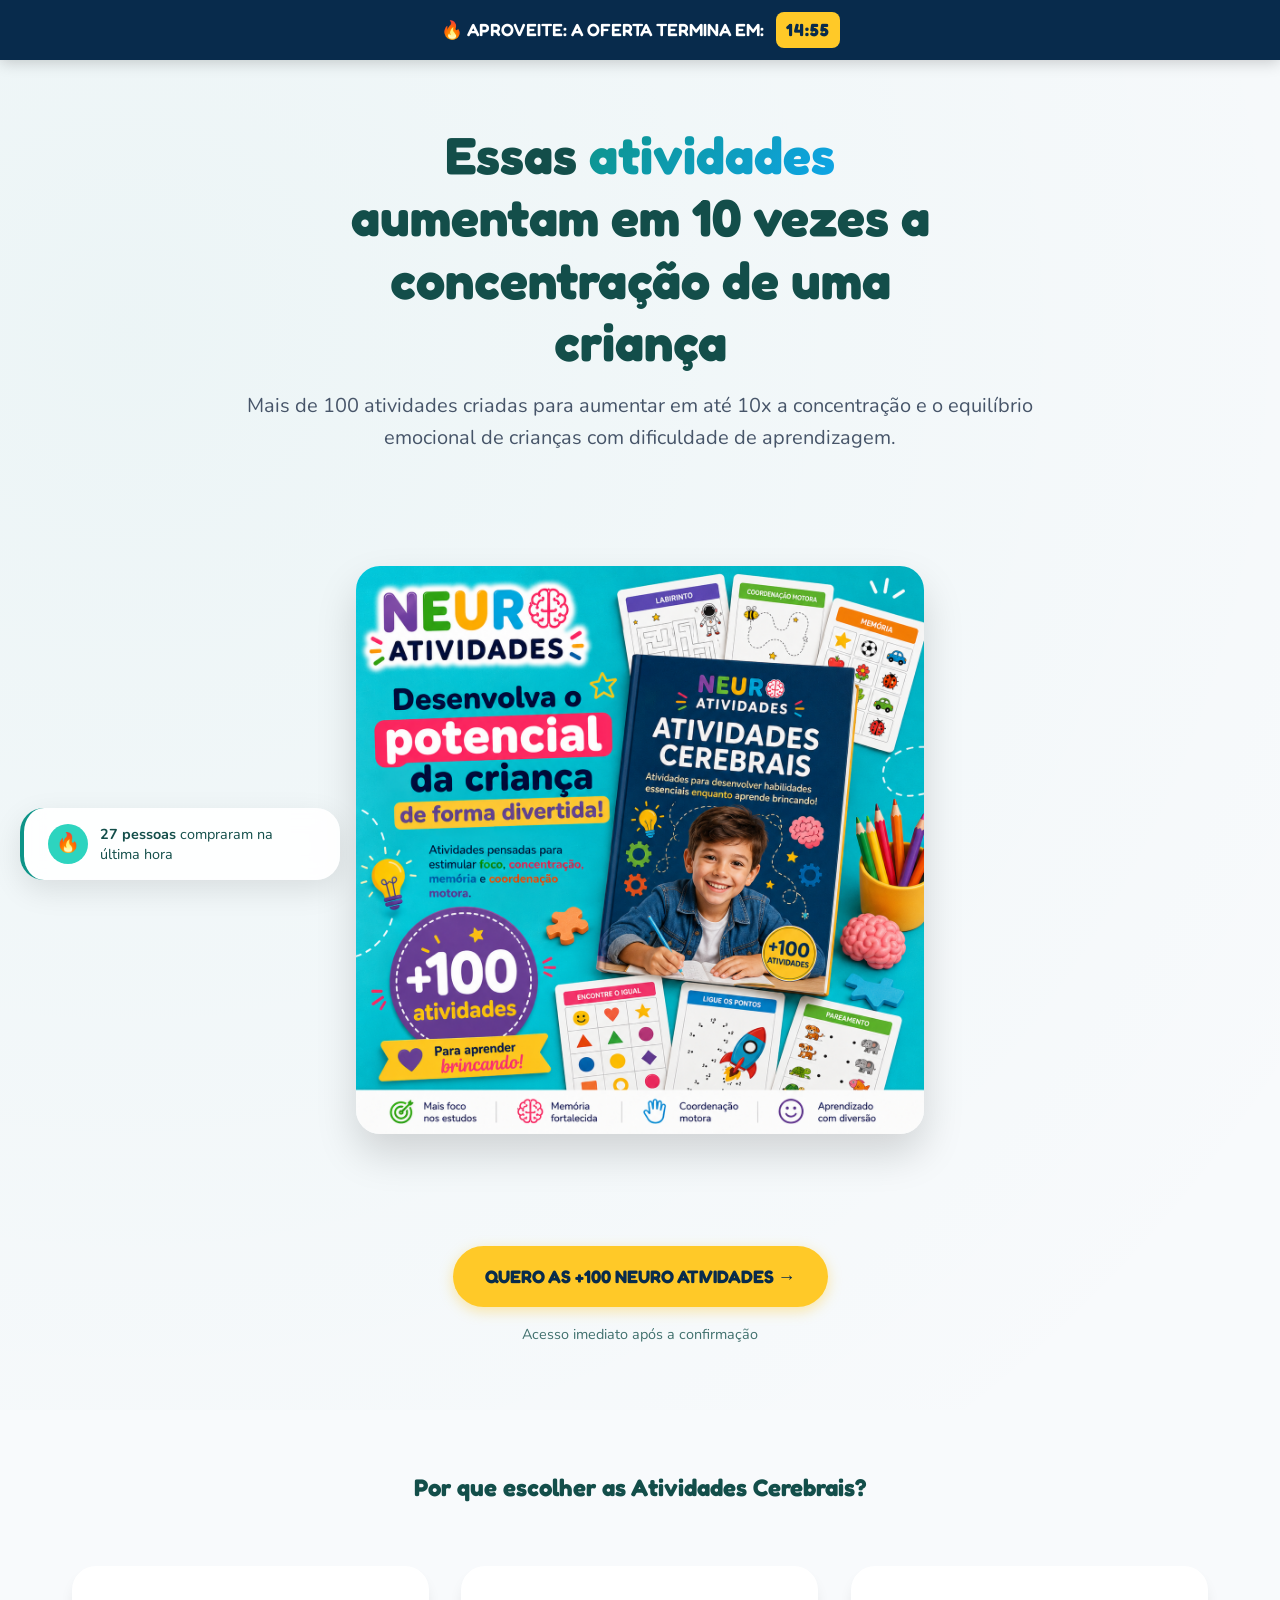
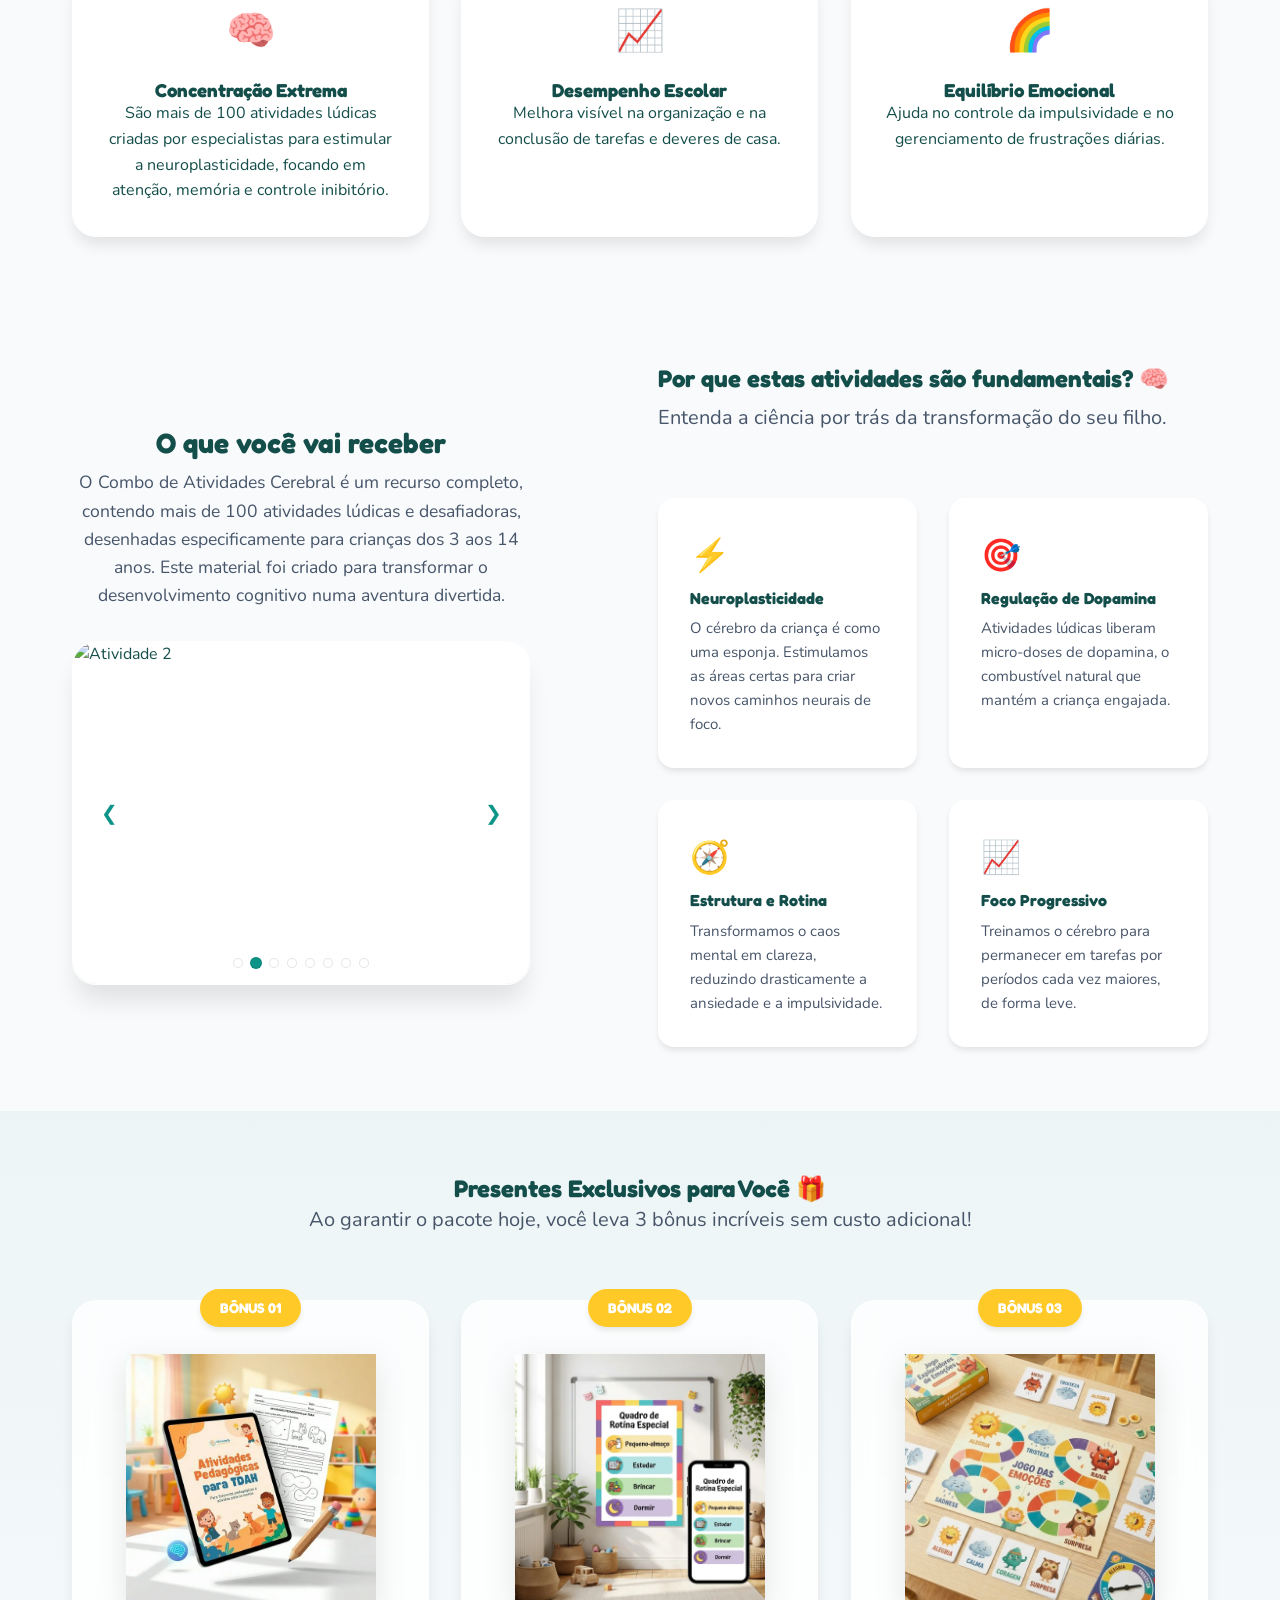
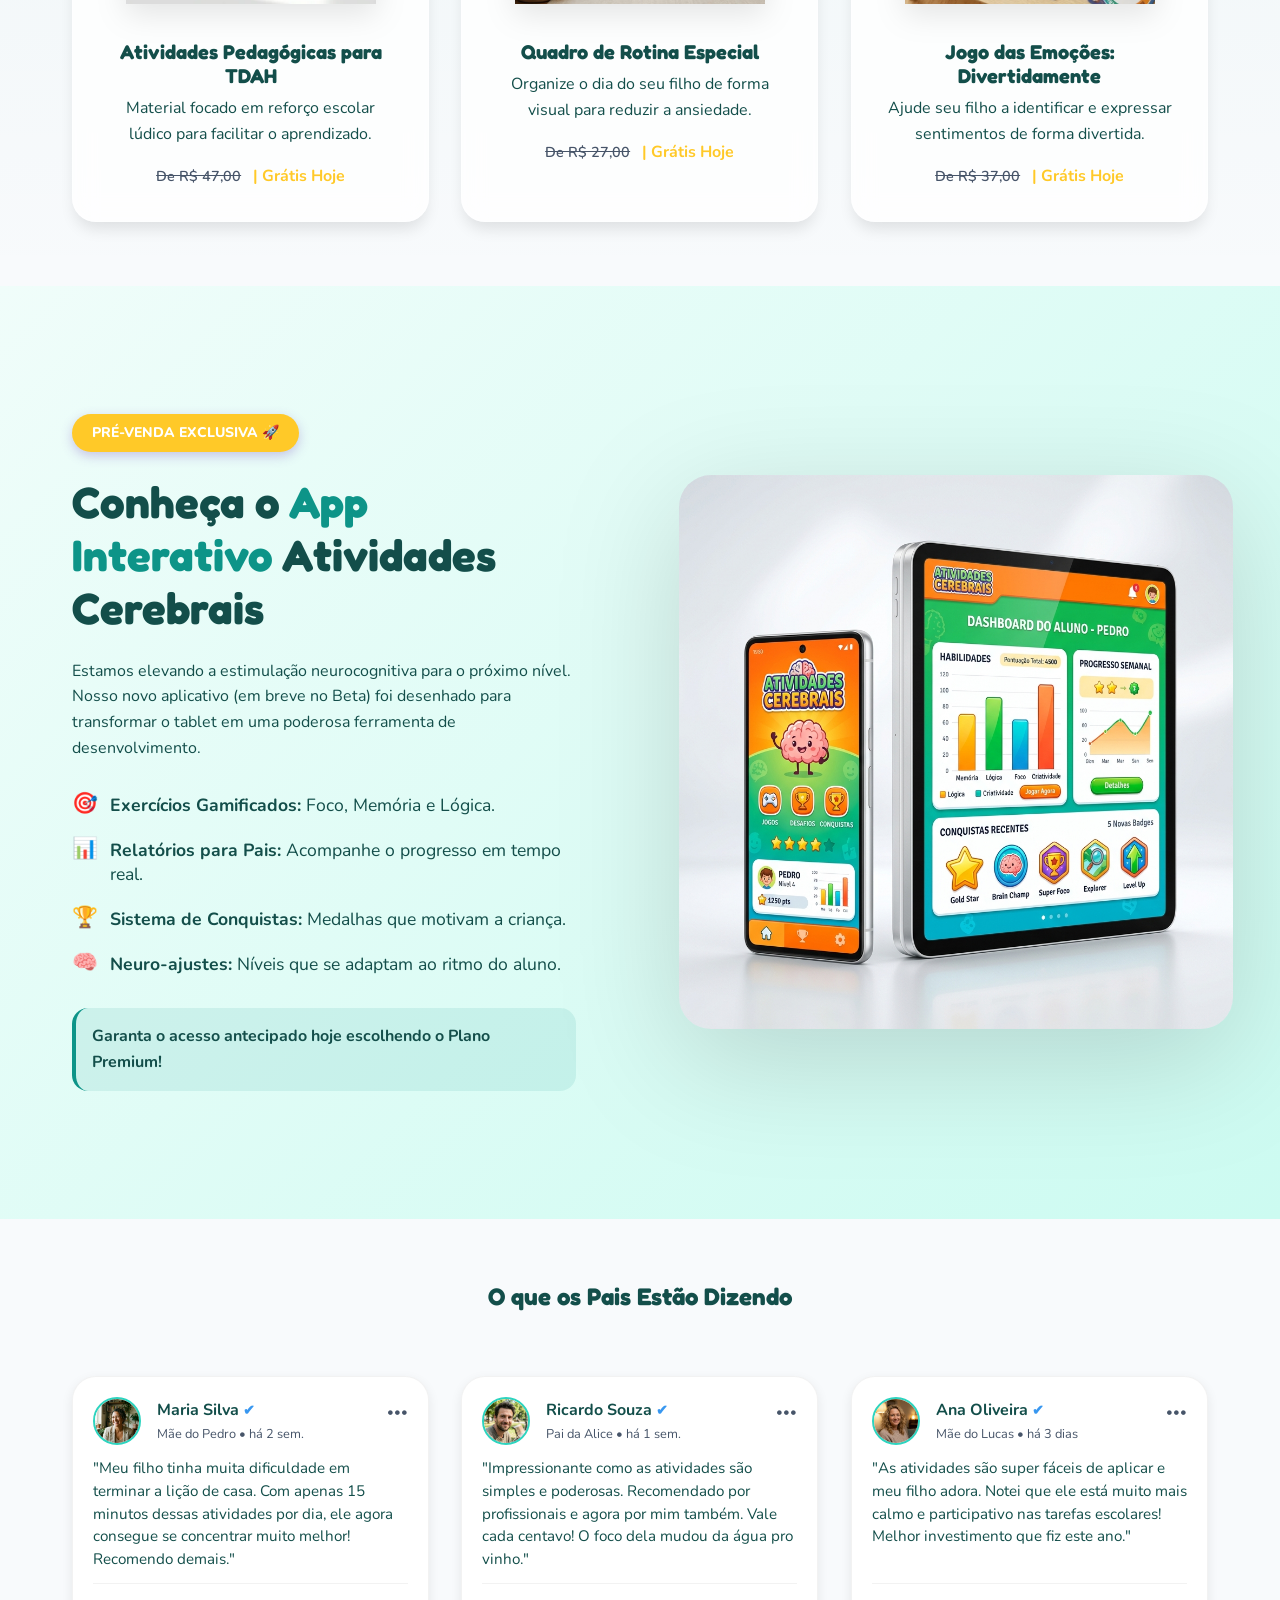
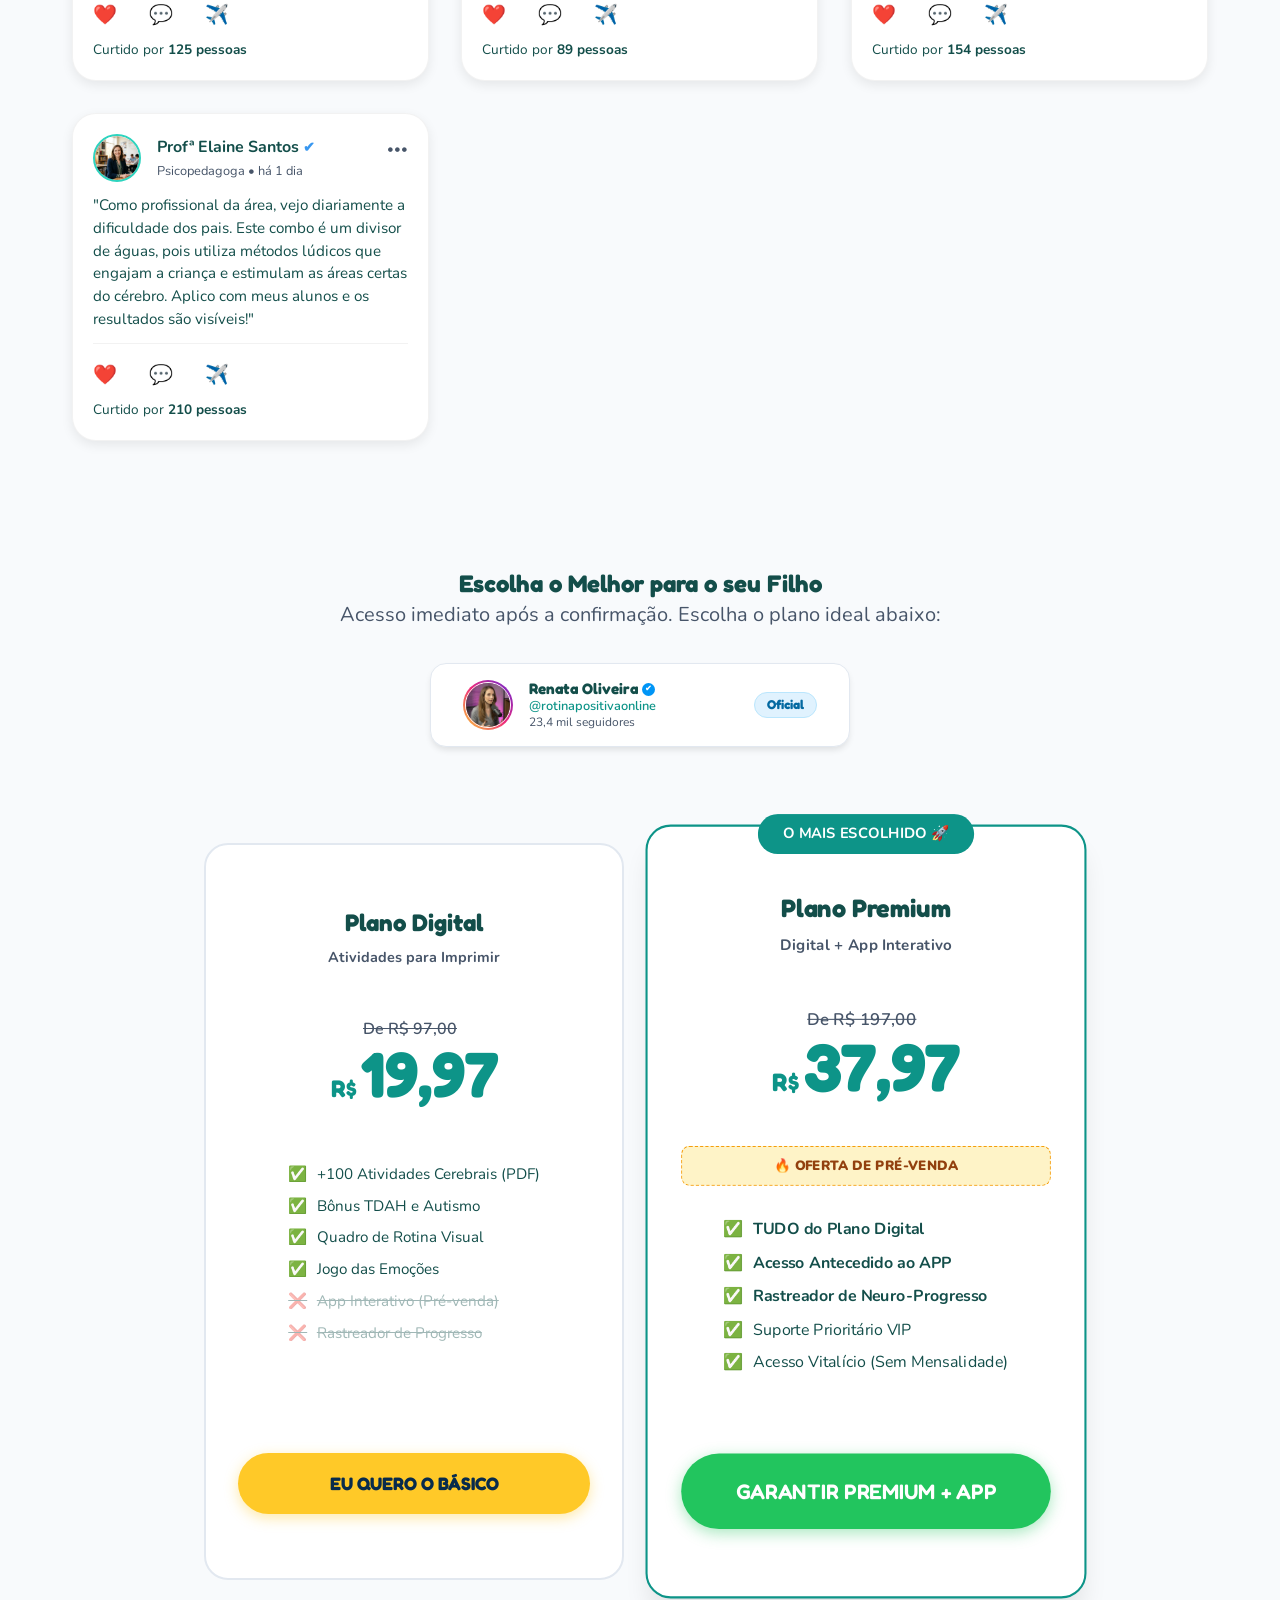
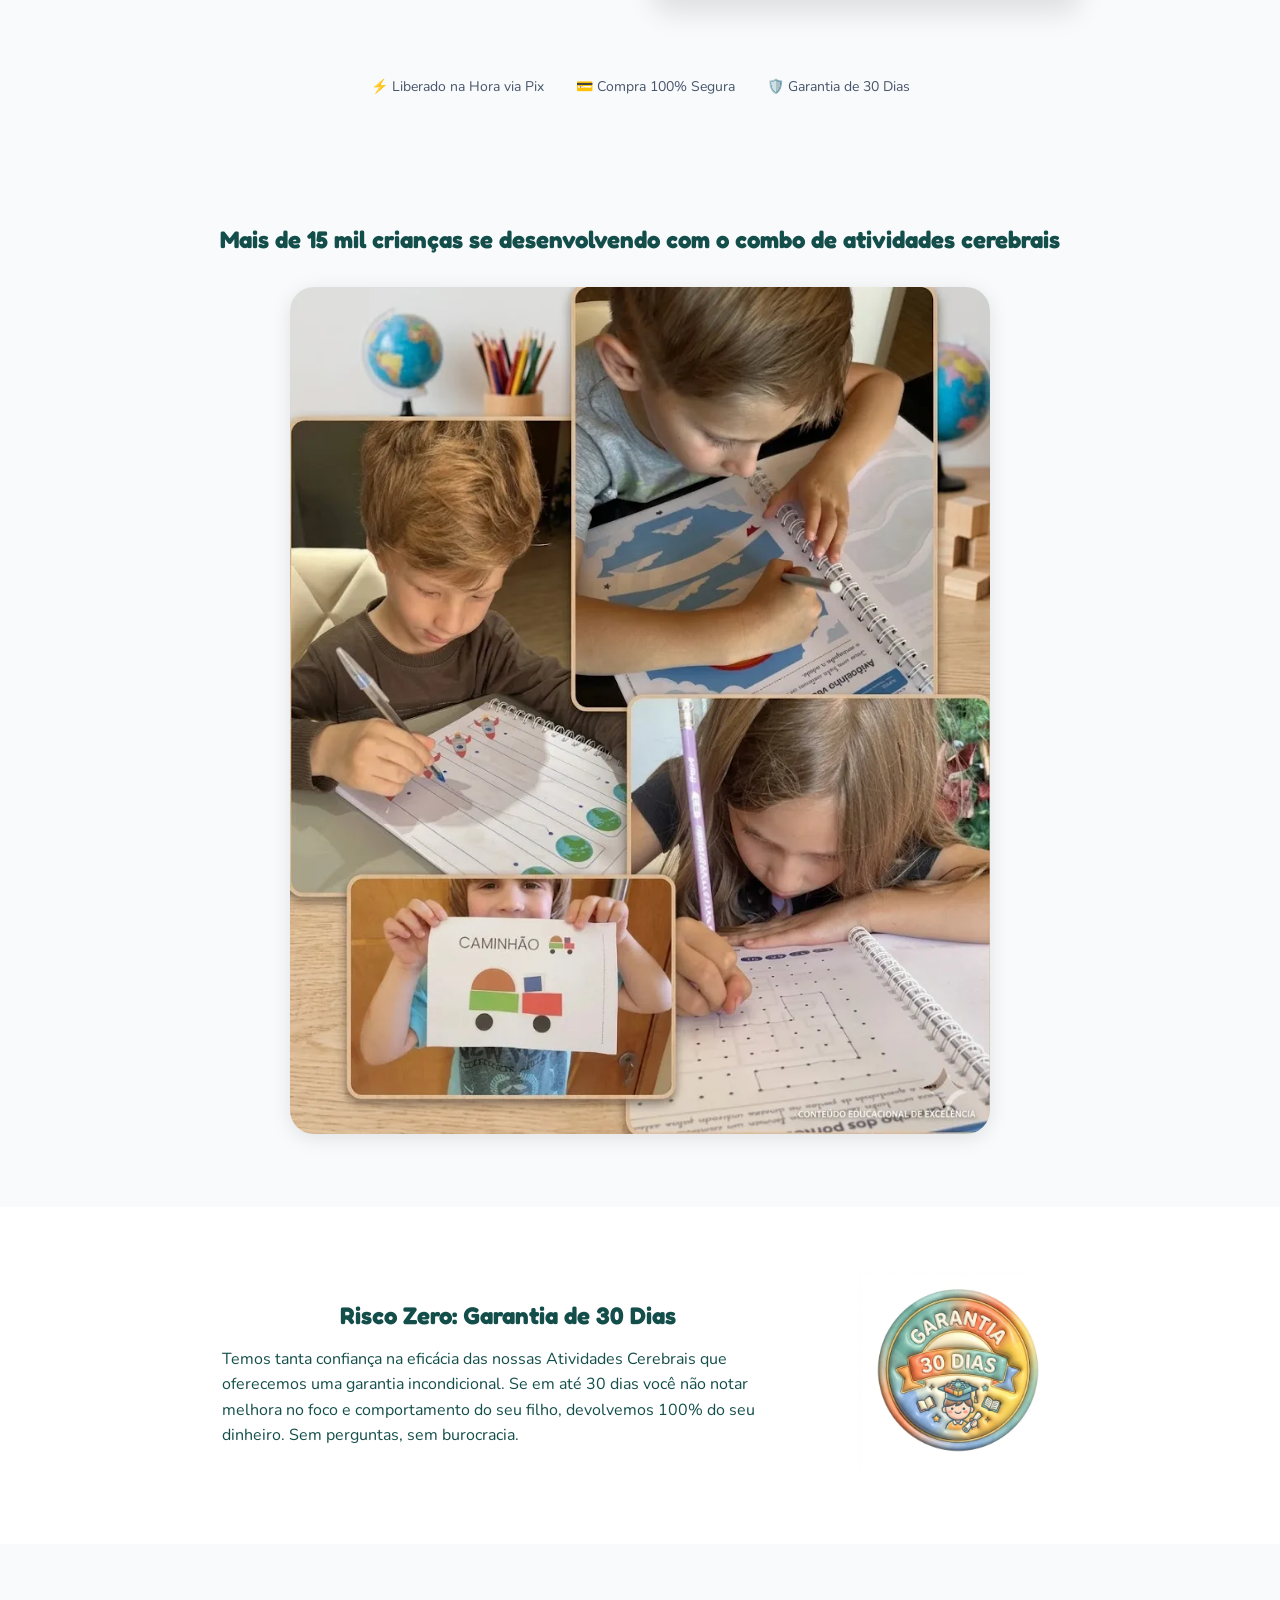
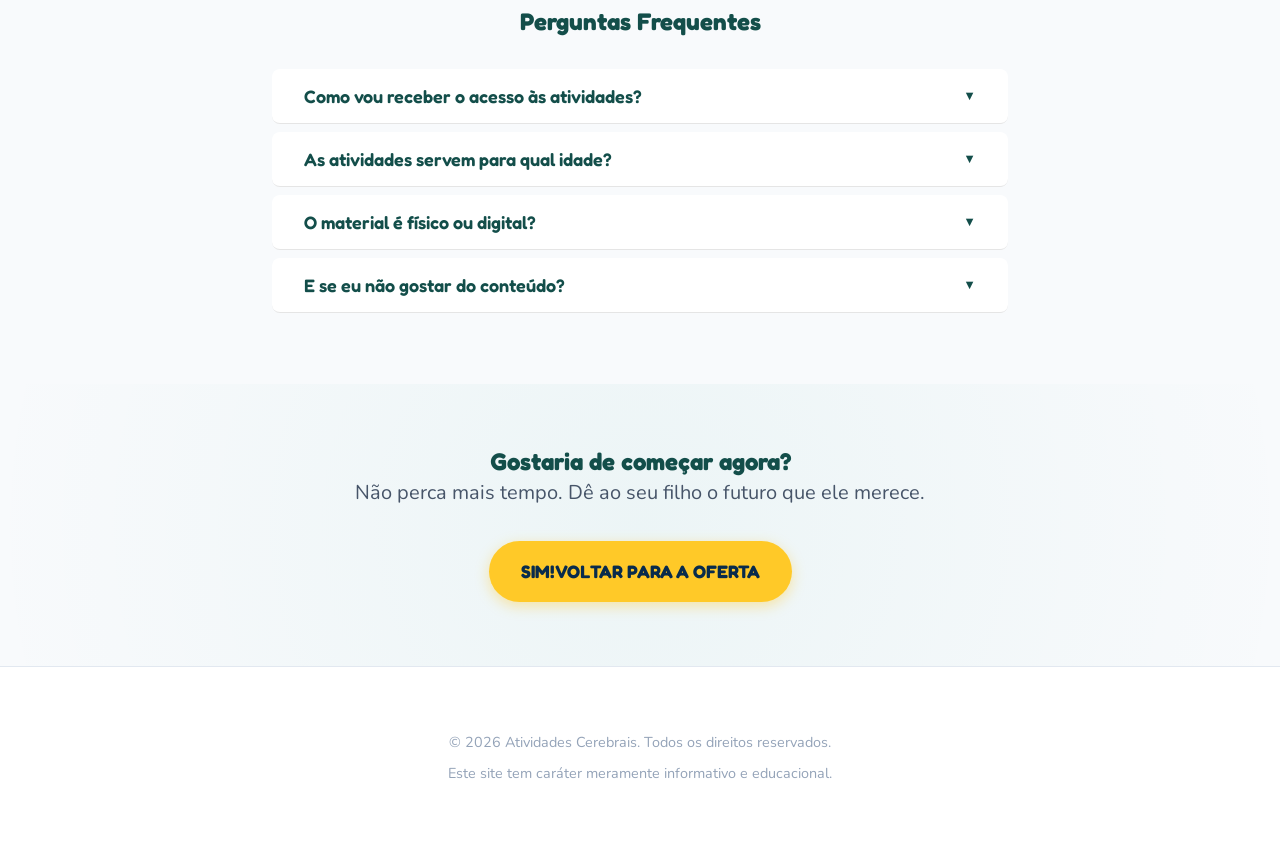
==== commit d4c7a1a4: "Add files via upload" ====
--- a/index.html
+++ b/index.html
@@ -58,7 +58,7 @@
             </div>
             <div class="hero-visual reveal delayed">
                 <div class="visual-wrapper">
-                    <img src="./assets/hero_main.webp" alt="Neuro-Jogos para TDAH" class="hero-img">
+                    <img src="./assets/hero_main.webp?v=2" alt="Neuro-Jogos para TDAH" class="hero-img">
                 </div>
             </div>
             <div class="hero-cta reveal">
@@ -332,7 +332,7 @@
             <!-- Compact Instagram Profile Widget -->
             <div class="insta-compact-widget reveal">
                 <div class="insta-widget-avatar-wrapper">
-                    <img src="assets/instagram_profile.webp" alt="rotinapositivaonline" class="insta-widget-avatar">
+                    <img src="assets/instagram_profile.webp?v=2" alt="rotinapositivaonline" class="insta-widget-avatar">
                 </div>
                 <div class="insta-widget-info">
                     <h4 class="insta-widget-name">Renata Oliveira <span class="verified-badge-blue">✔</span></h4>
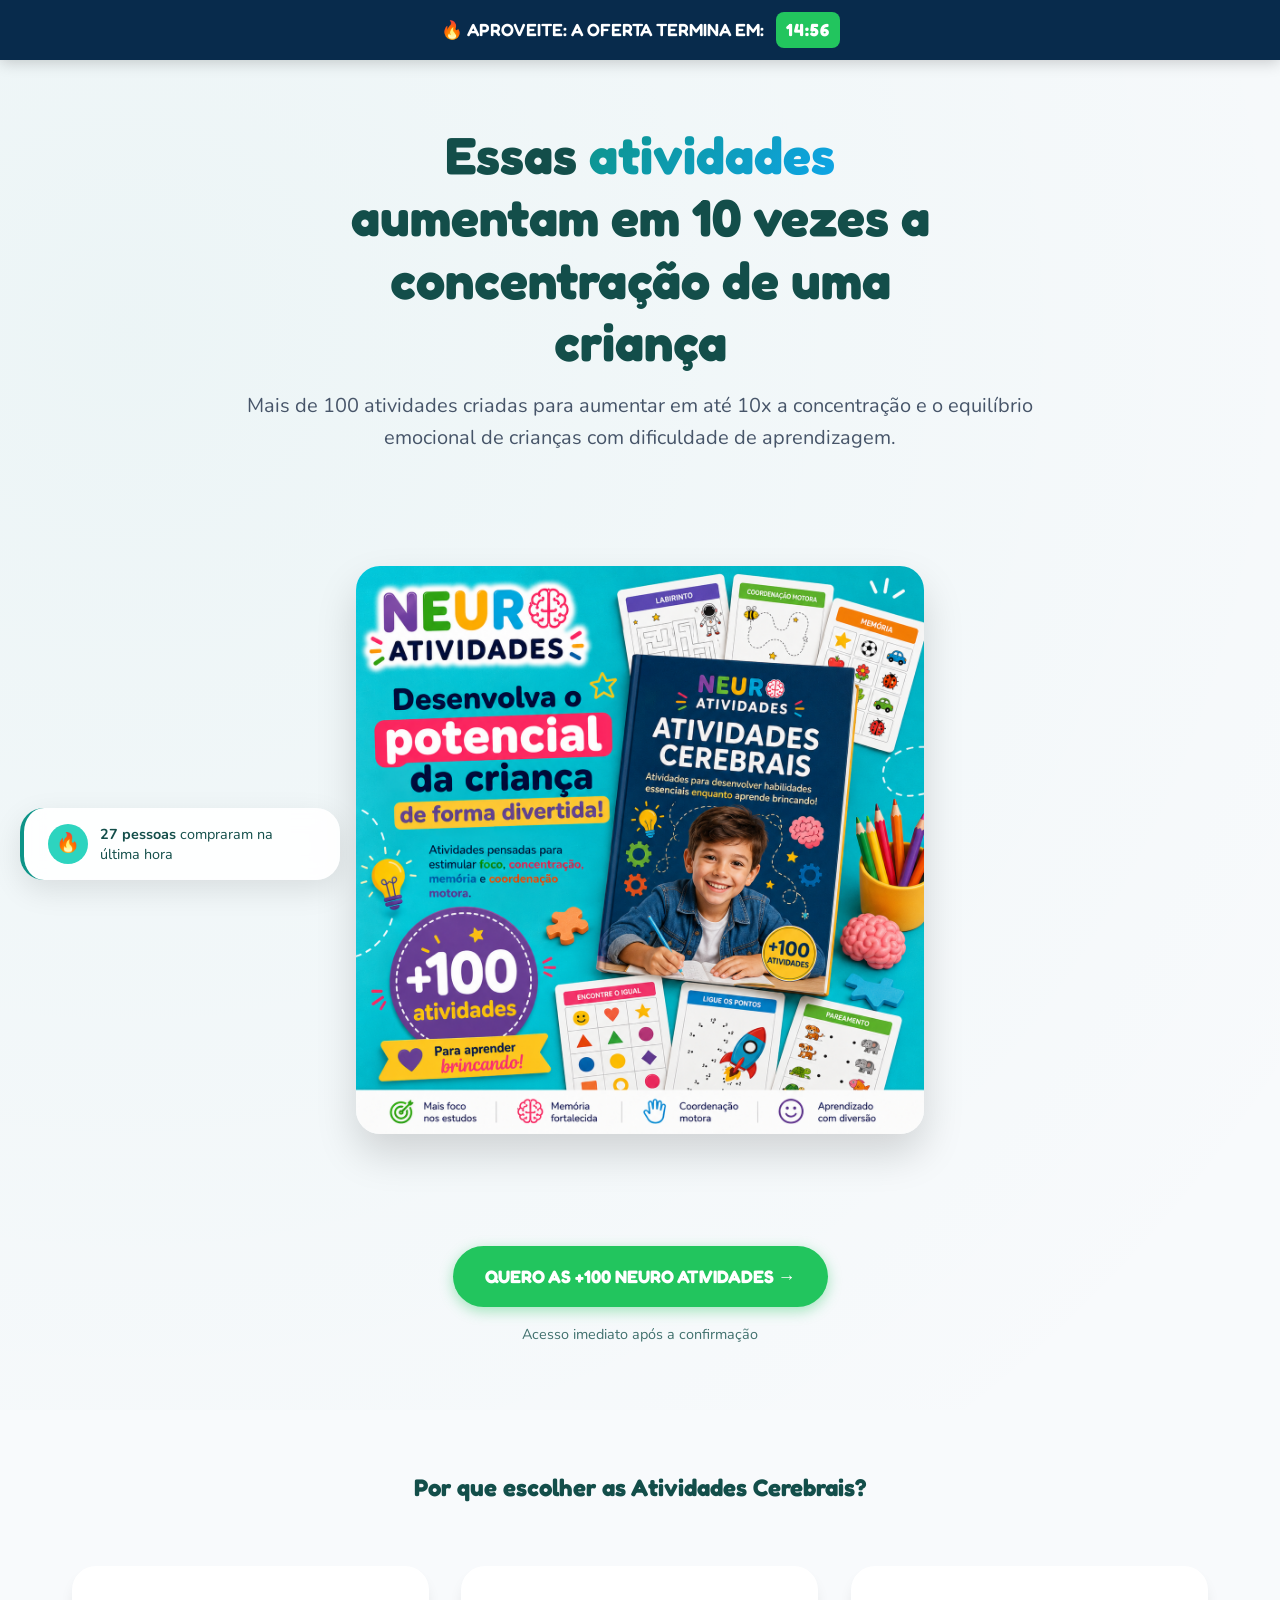
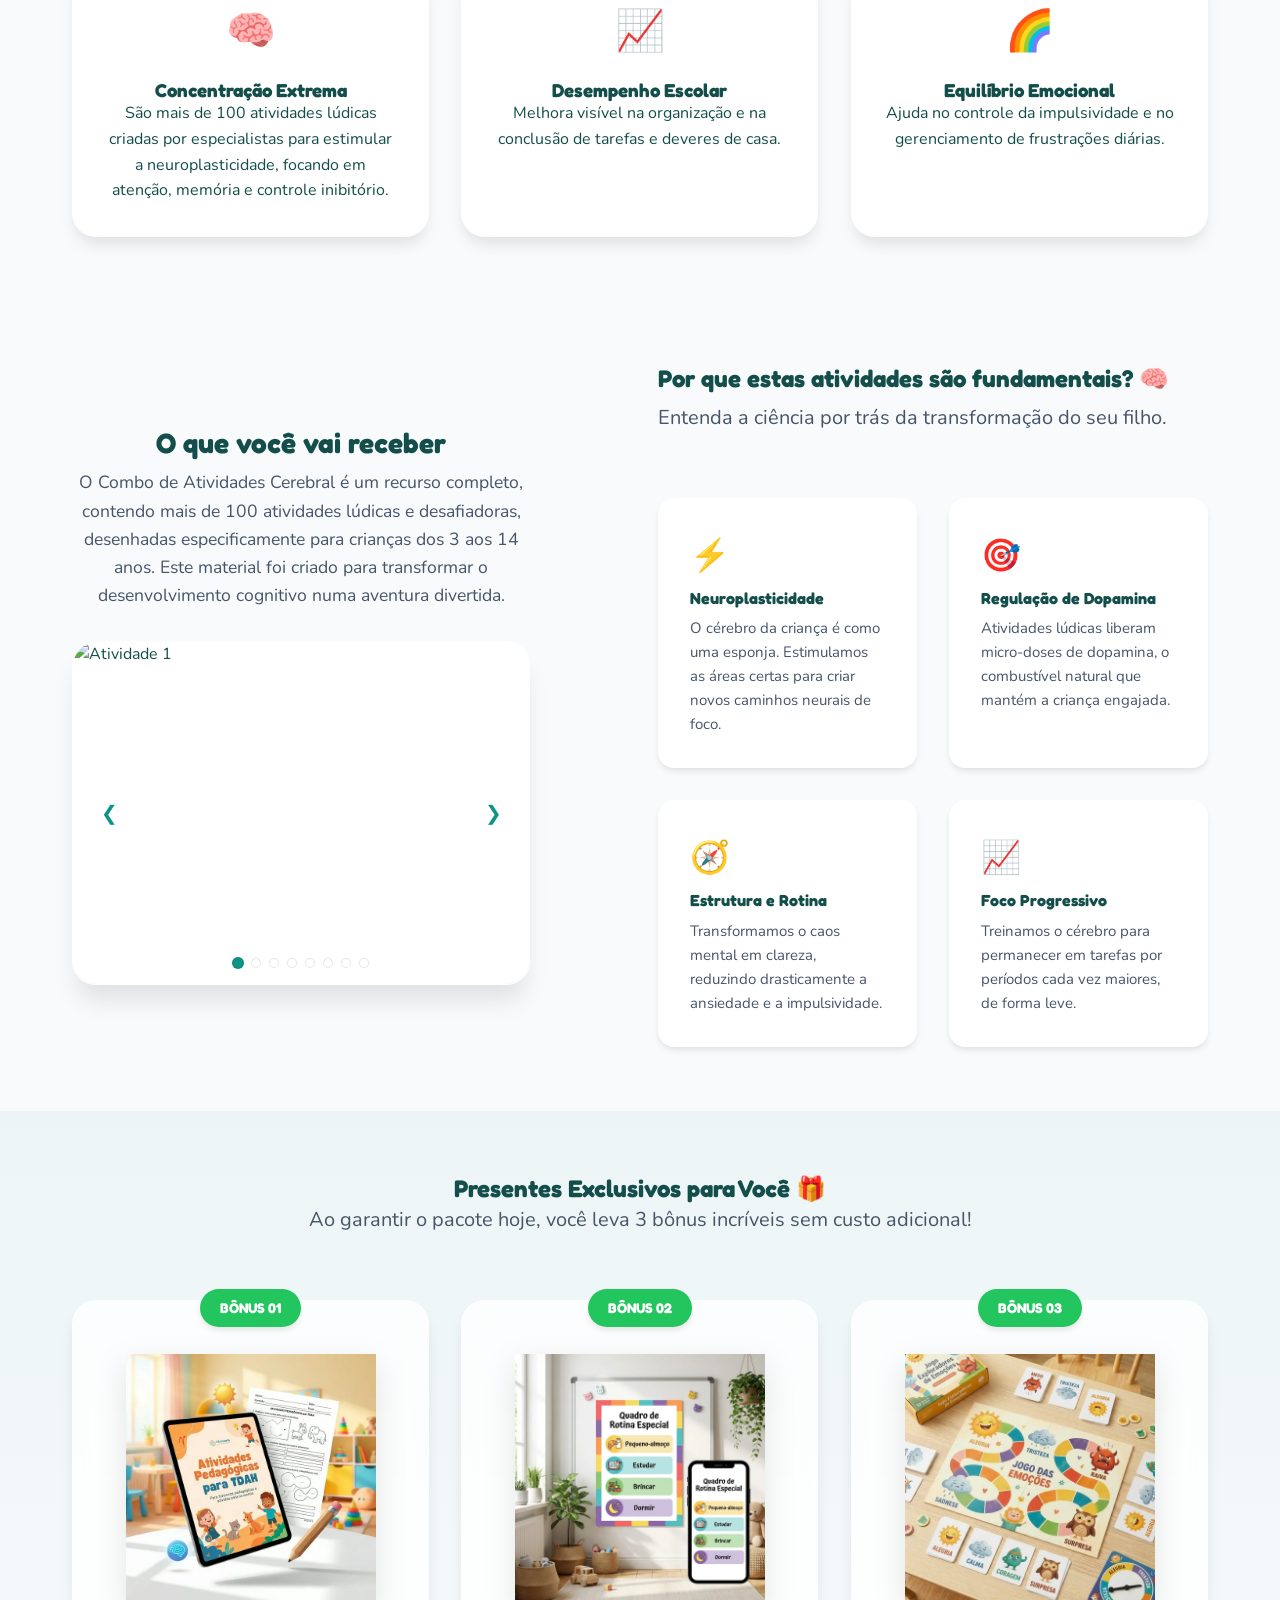
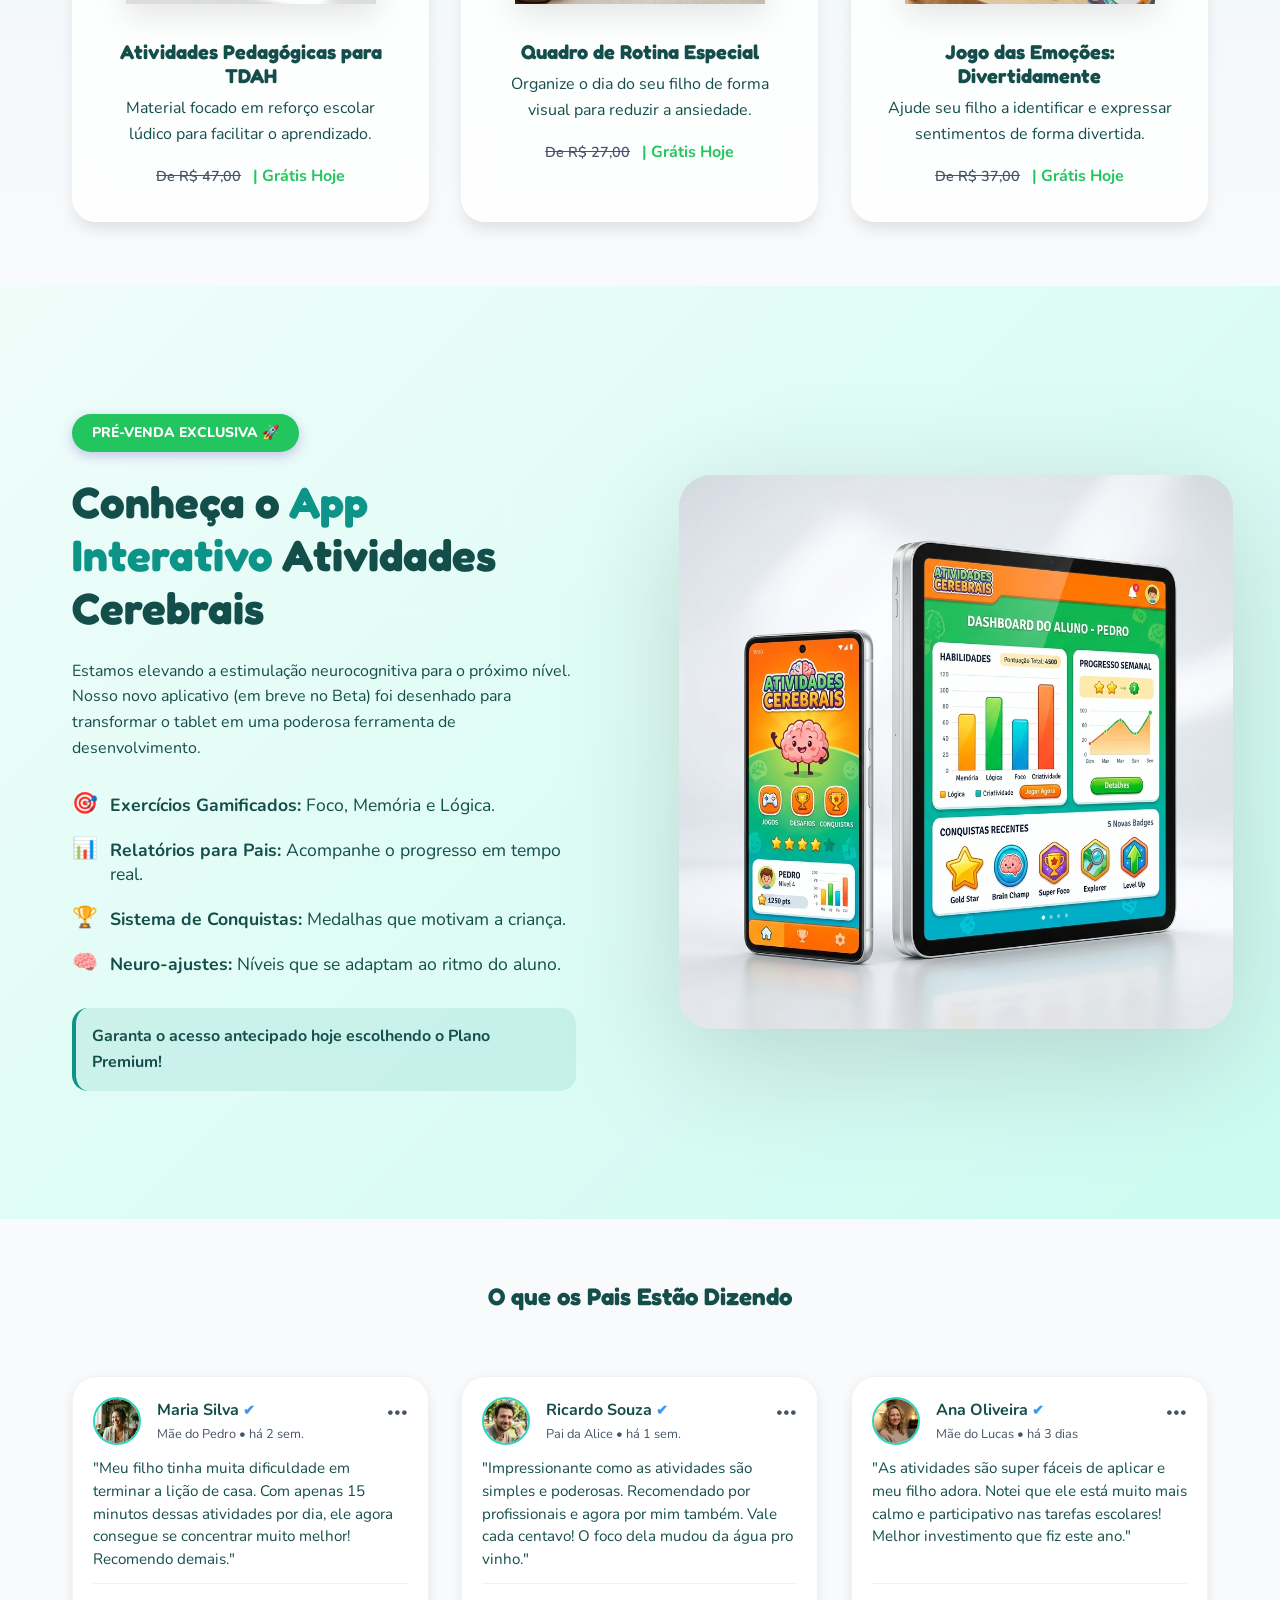
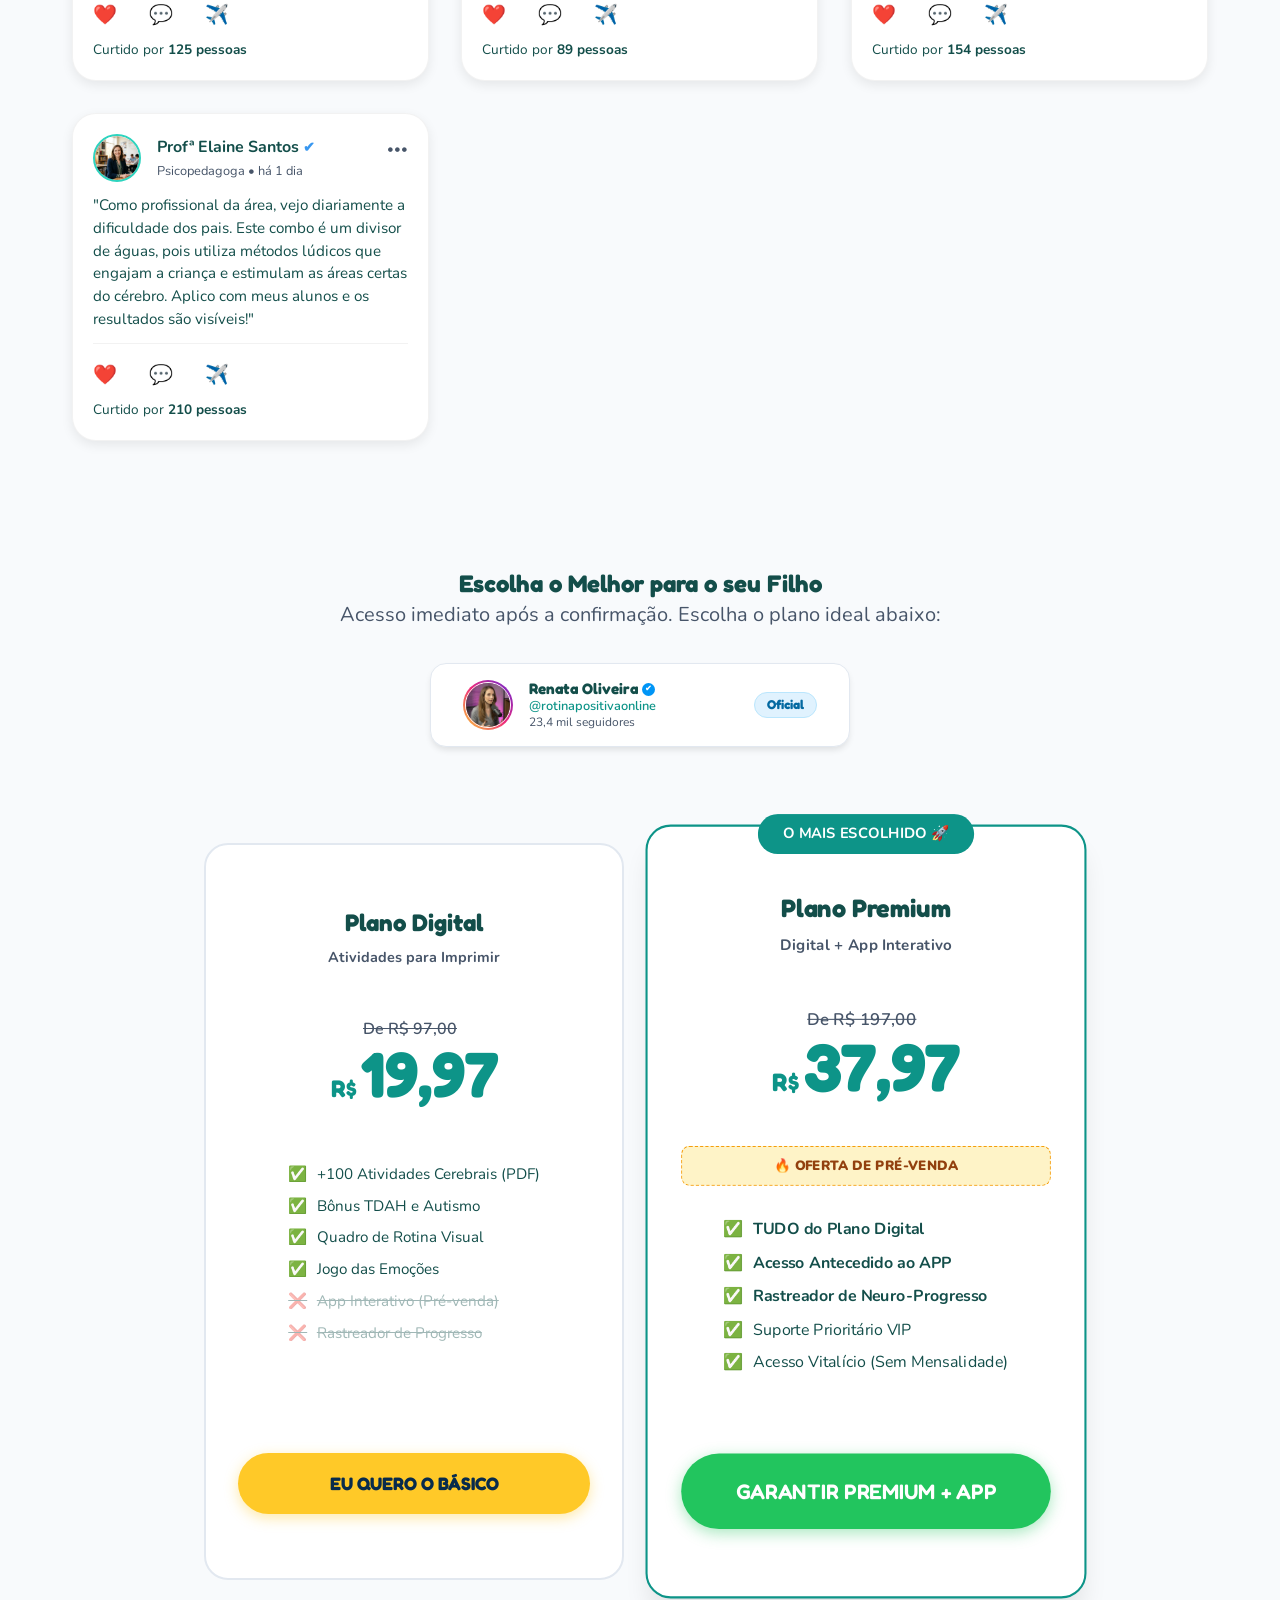
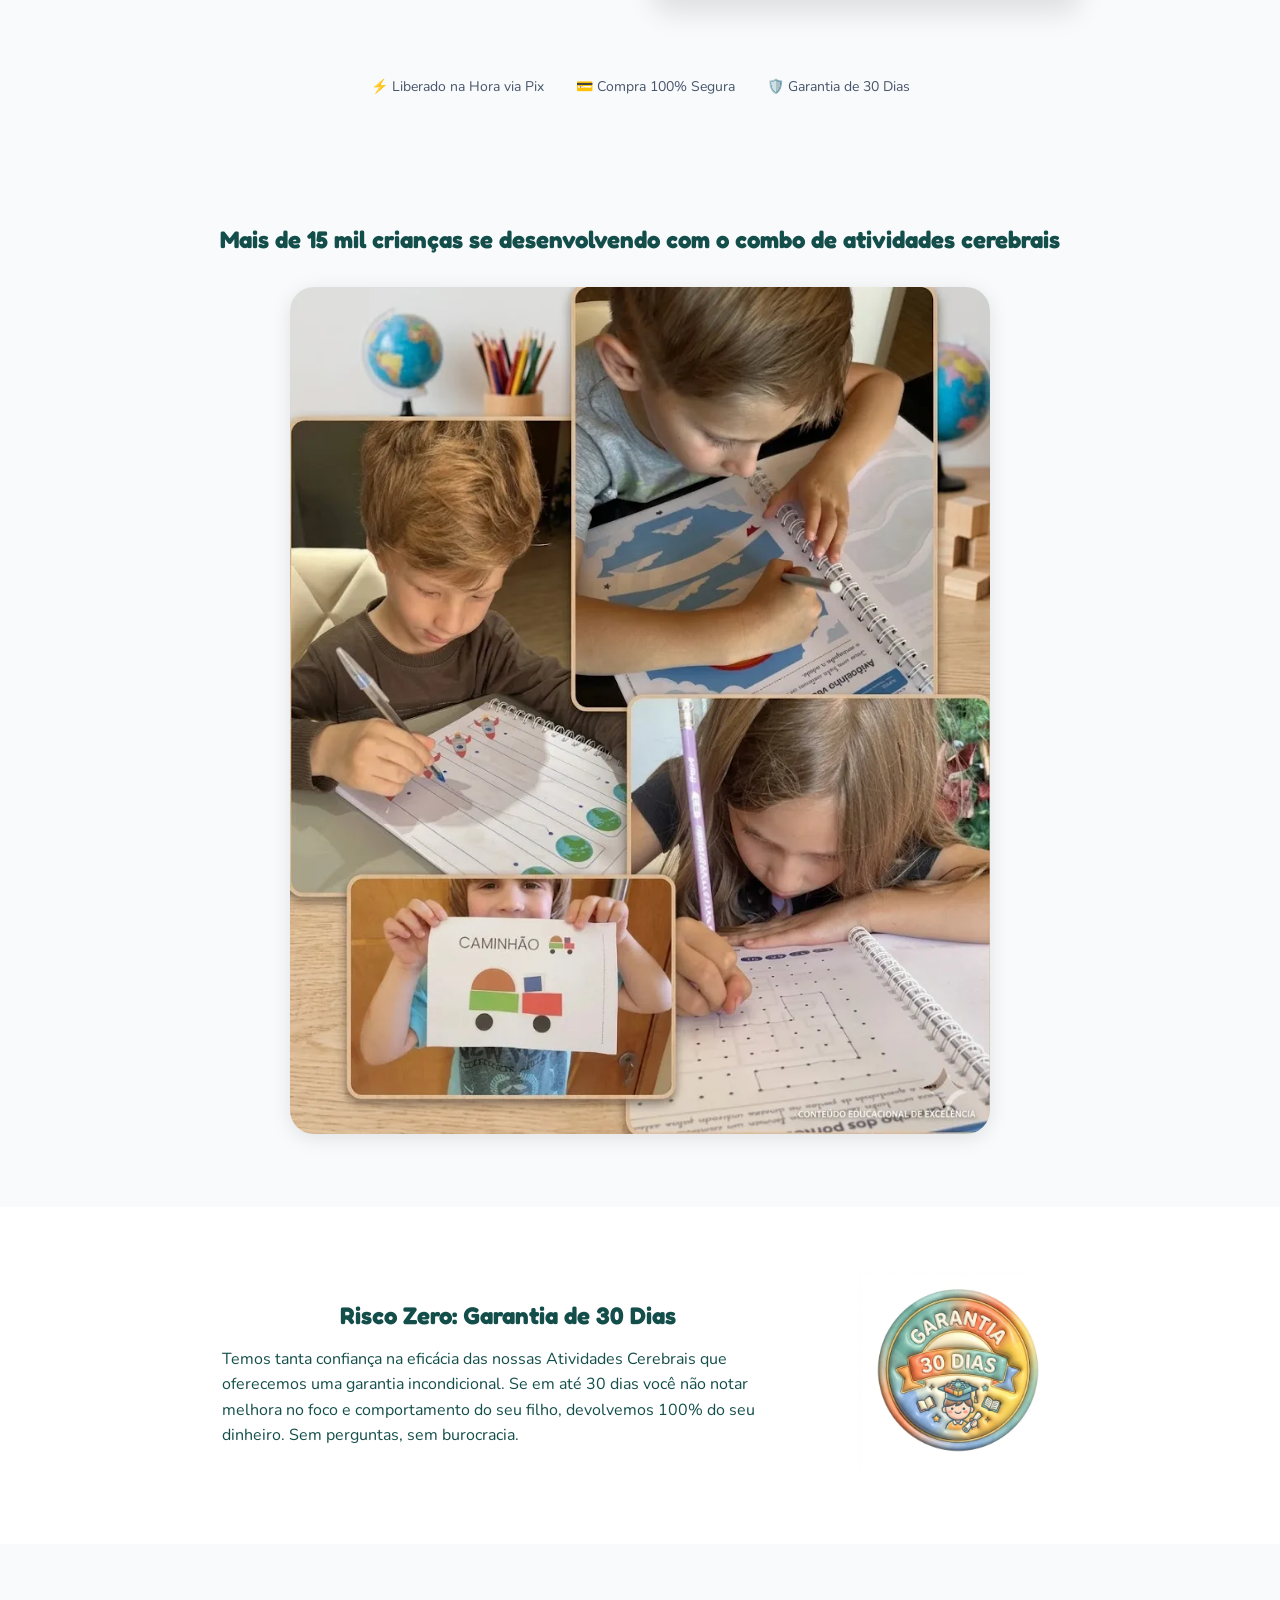
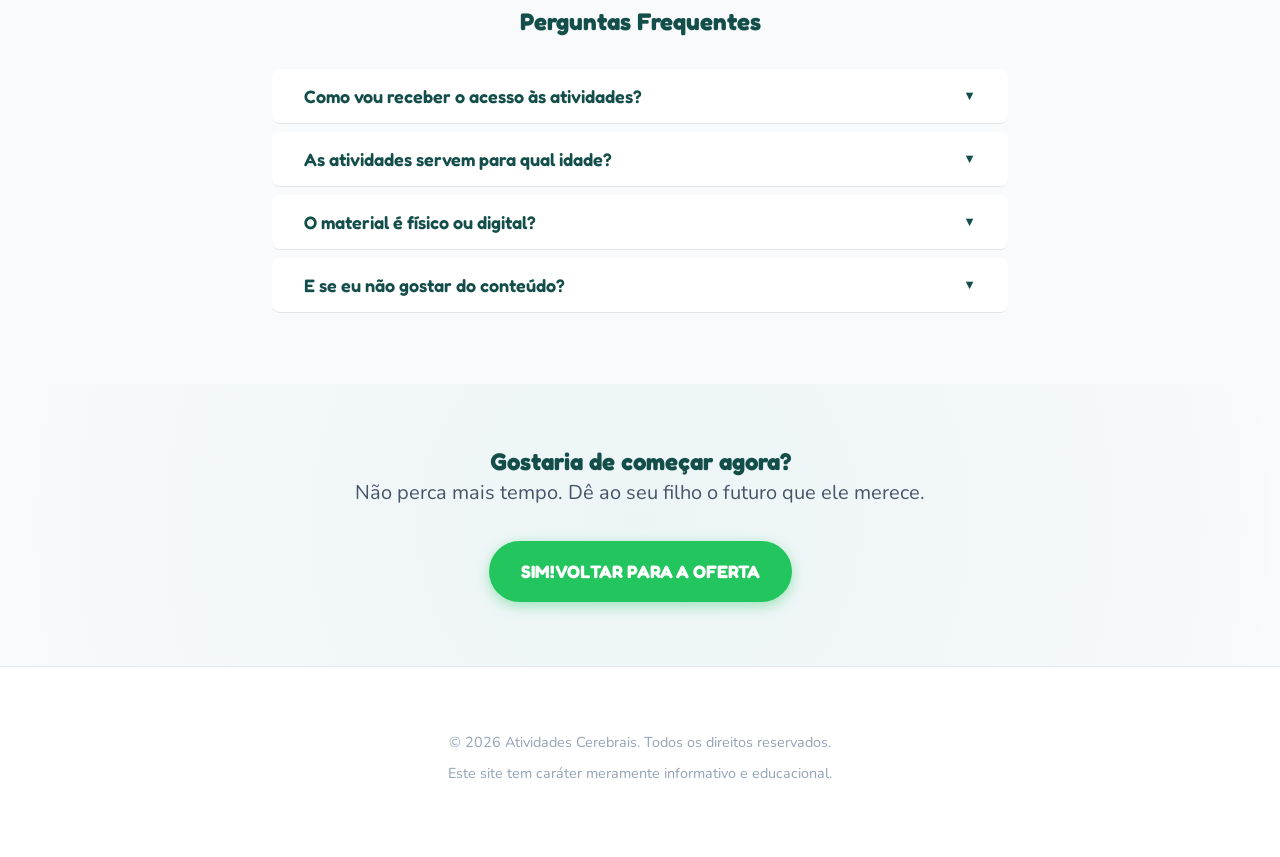
==== commit a9becafb: "Add files via upload" ====
--- a/index.html
+++ b/index.html
@@ -365,7 +365,7 @@
                             <li class="off"><span class="check">❌</span> App Interativo (Pré-venda)</li>
                             <li class="off"><span class="check">❌</span> Rastreador de Progresso</li>
                         </ul>
-                        <a href="https://lastlink.com/p/CFBC56D19/checkout-payment/" class="btn btn-primary">EU QUERO O BÁSICO</a>
+                        <a href="https://lastlink.com/p/CFBC56D19/checkout-payment/" class="btn btn-yellow">EU QUERO O BÁSICO</a>
                     </div>
 
                     <!-- Plano Premium -->
--- a/style.css
+++ b/style.css
@@ -6,8 +6,8 @@
     --primary-light: #2dd4bf;
     --primary-dark: #134e4a;
     --secondary: #0ea5e9;
-    --cta: #FFC928;
-    --cta-hover: #e5b31e;
+    --cta: #22c55e;
+    --cta-hover: #16a34a;
     --bg-main: #f8fafc;
     --bg-card: rgba(255, 255, 255, 0.8);
     --text-main: #134e4a;
@@ -122,9 +122,9 @@
 
 .btn-primary {
     background-color: var(--cta);
-    color: #082B4C;
+    color: var(--white);
     font-weight: 800;
-    box-shadow: 0 4px 14px 0 rgba(255, 201, 40, 0.4);
+    box-shadow: 0 4px 14px 0 rgba(34, 197, 94, 0.4);
     /* Attention grabbing pulse animation */
     animation: pulse-glow 3s infinite ease-in-out;
 }
@@ -132,31 +132,46 @@
 @keyframes pulse-glow {
     0% {
         transform: scale(1);
-        box-shadow: 0 4px 14px 0 rgba(255, 201, 40, 0.4);
+        box-shadow: 0 4px 14px 0 rgba(34, 197, 94, 0.4);
     }
 
     50% {
         transform: scale(1.05);
-        box-shadow: 0 8px 25px 0 rgba(255, 201, 40, 0.6);
+        box-shadow: 0 8px 25px 0 rgba(34, 197, 94, 0.6);
     }
 
     100% {
         transform: scale(1);
-        box-shadow: 0 4px 14px 0 rgba(255, 201, 40, 0.4);
+        box-shadow: 0 4px 14px 0 rgba(34, 197, 94, 0.4);
     }
 }
 
 .btn-primary:hover {
     background-color: var(--cta-hover);
-    color: #082B4C;
+    color: var(--white);
     transform: translateY(-2px) scale(1.02);
-    box-shadow: 0 6px 20px rgba(255, 201, 40, 0.4);
+    box-shadow: 0 6px 20px rgba(34, 197, 94, 0.4);
     animation: none;
     /* Pause pulse on hover for better control */
 }
 
 .btn-primary:active {
     transform: translateY(0) scale(0.98);
+}
+
+.btn-yellow {
+    background-color: #FFC928 !important;
+    color: #082B4C !important;
+    font-weight: 800 !important;
+    box-shadow: 0 4px 14px 0 rgba(255, 201, 40, 0.4) !important;
+}
+
+.btn-yellow:hover {
+    background-color: #e5b31e !important;
+    color: #082B4C !important;
+    transform: translateY(-2px) scale(1.02);
+    box-shadow: 0 6px 20px rgba(255, 201, 40, 0.5) !important;
+    animation: none;
 }
 
 .btn-success {
@@ -1148,8 +1163,8 @@
 
 .timer-numbers {
     font-weight: 800;
-    background: #FFC928;
-    color: #082B4C;
+    background: #22c55e;
+    color: #ffffff;
     padding: 4px 10px;
     border-radius: var(--radius-sm);
     letter-spacing: 1px;
@@ -1684,11 +1699,11 @@
 
 .upgrade-popup-btn {
     width: 100%;
-    background: #FFC928 !important;
-    color: #082B4C !important;
+    background: #22c55e !important;
+    color: #ffffff !important;
     padding: 0.85rem 1.25rem;
     font-size: 1.05rem;
-    box-shadow: 0 4px 14px rgba(255, 201, 40, 0.4);
+    box-shadow: 0 4px 14px rgba(34, 197, 94, 0.4);
     margin-bottom: 0.75rem;
     border-radius: 999px;
     display: inline-block;
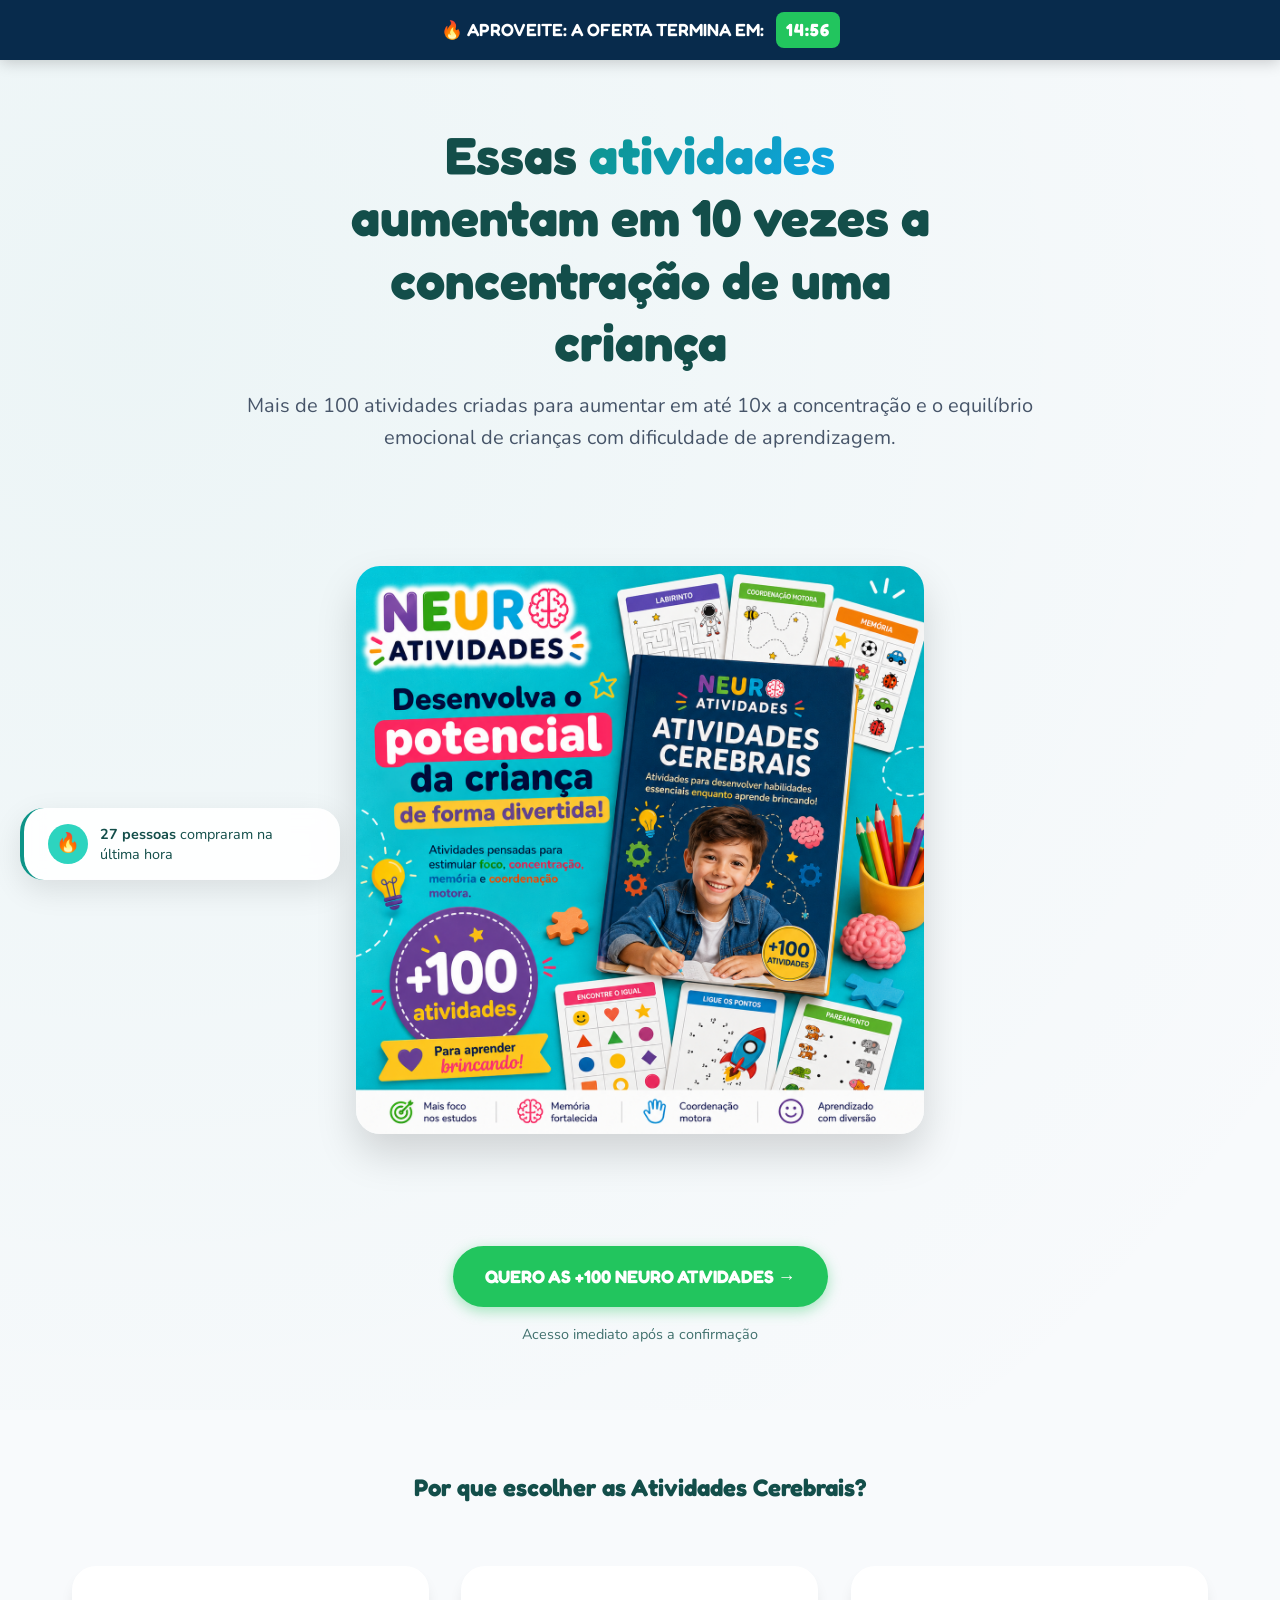
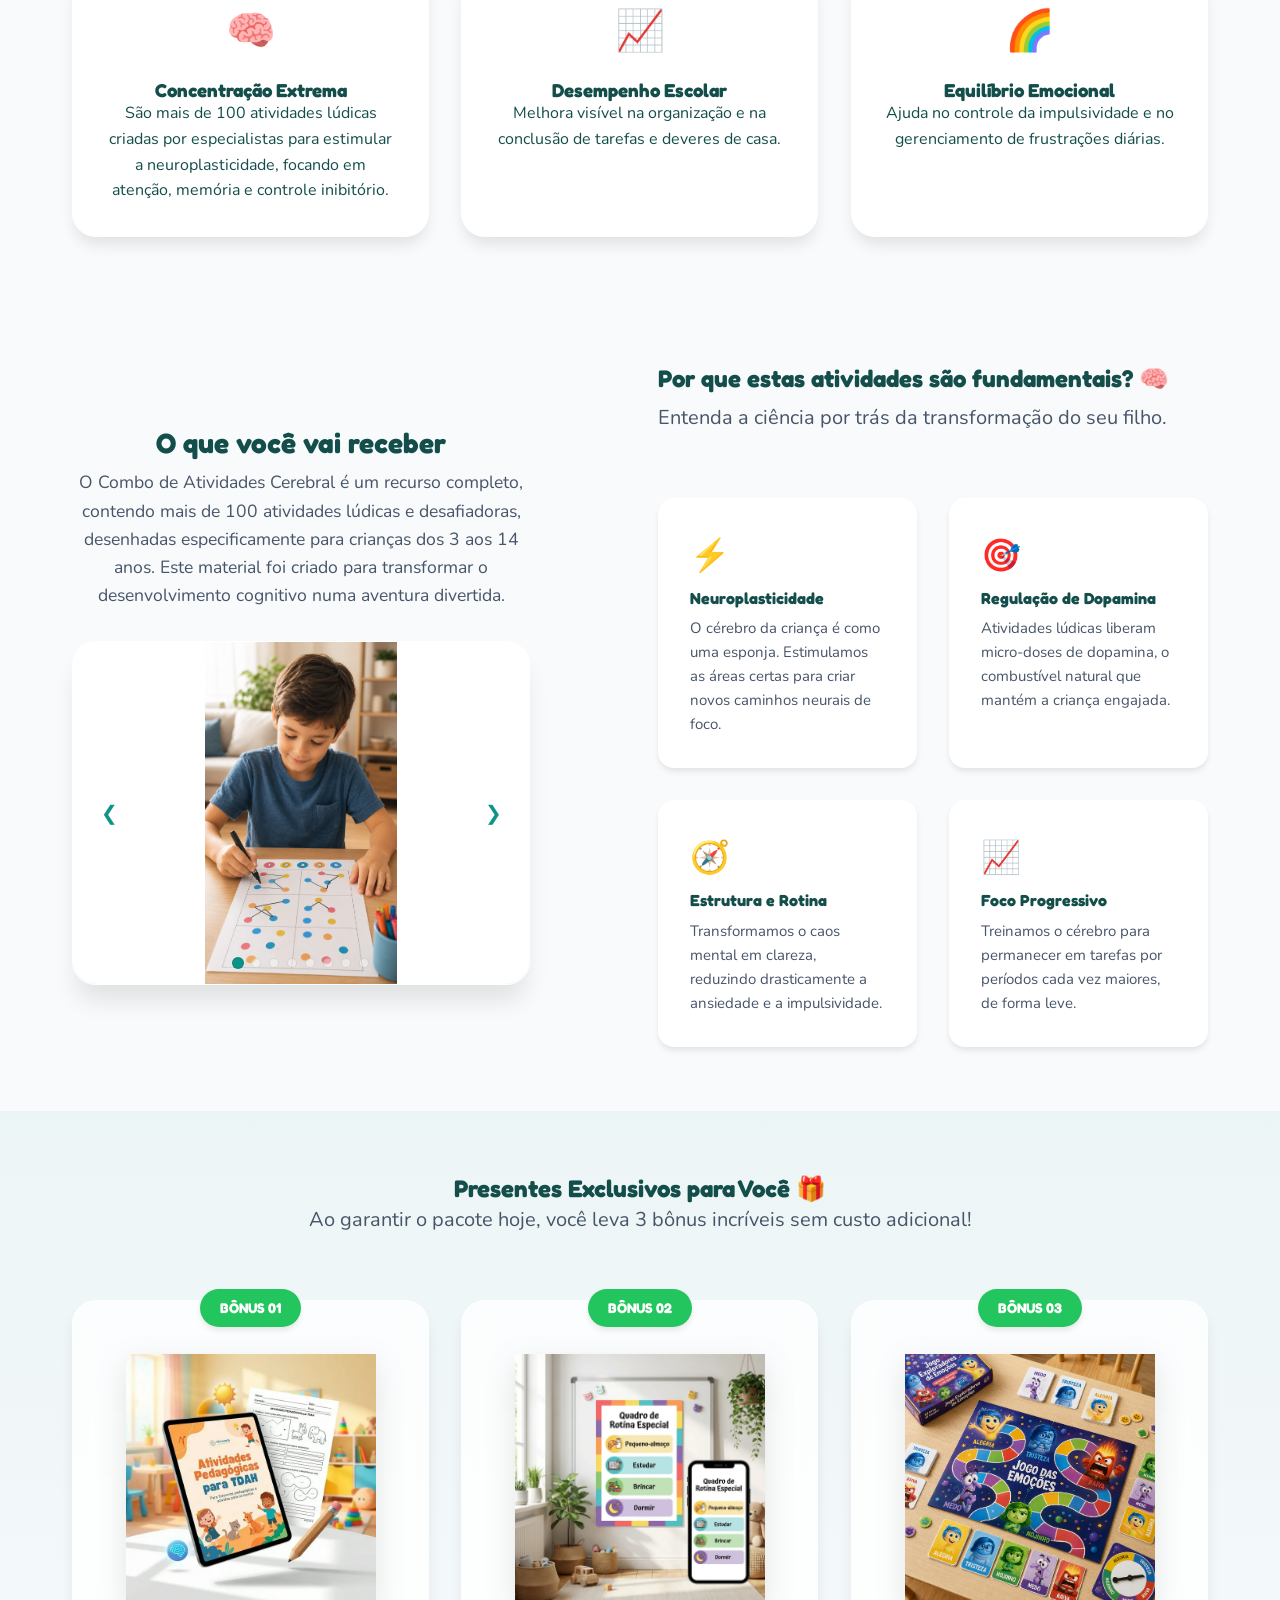
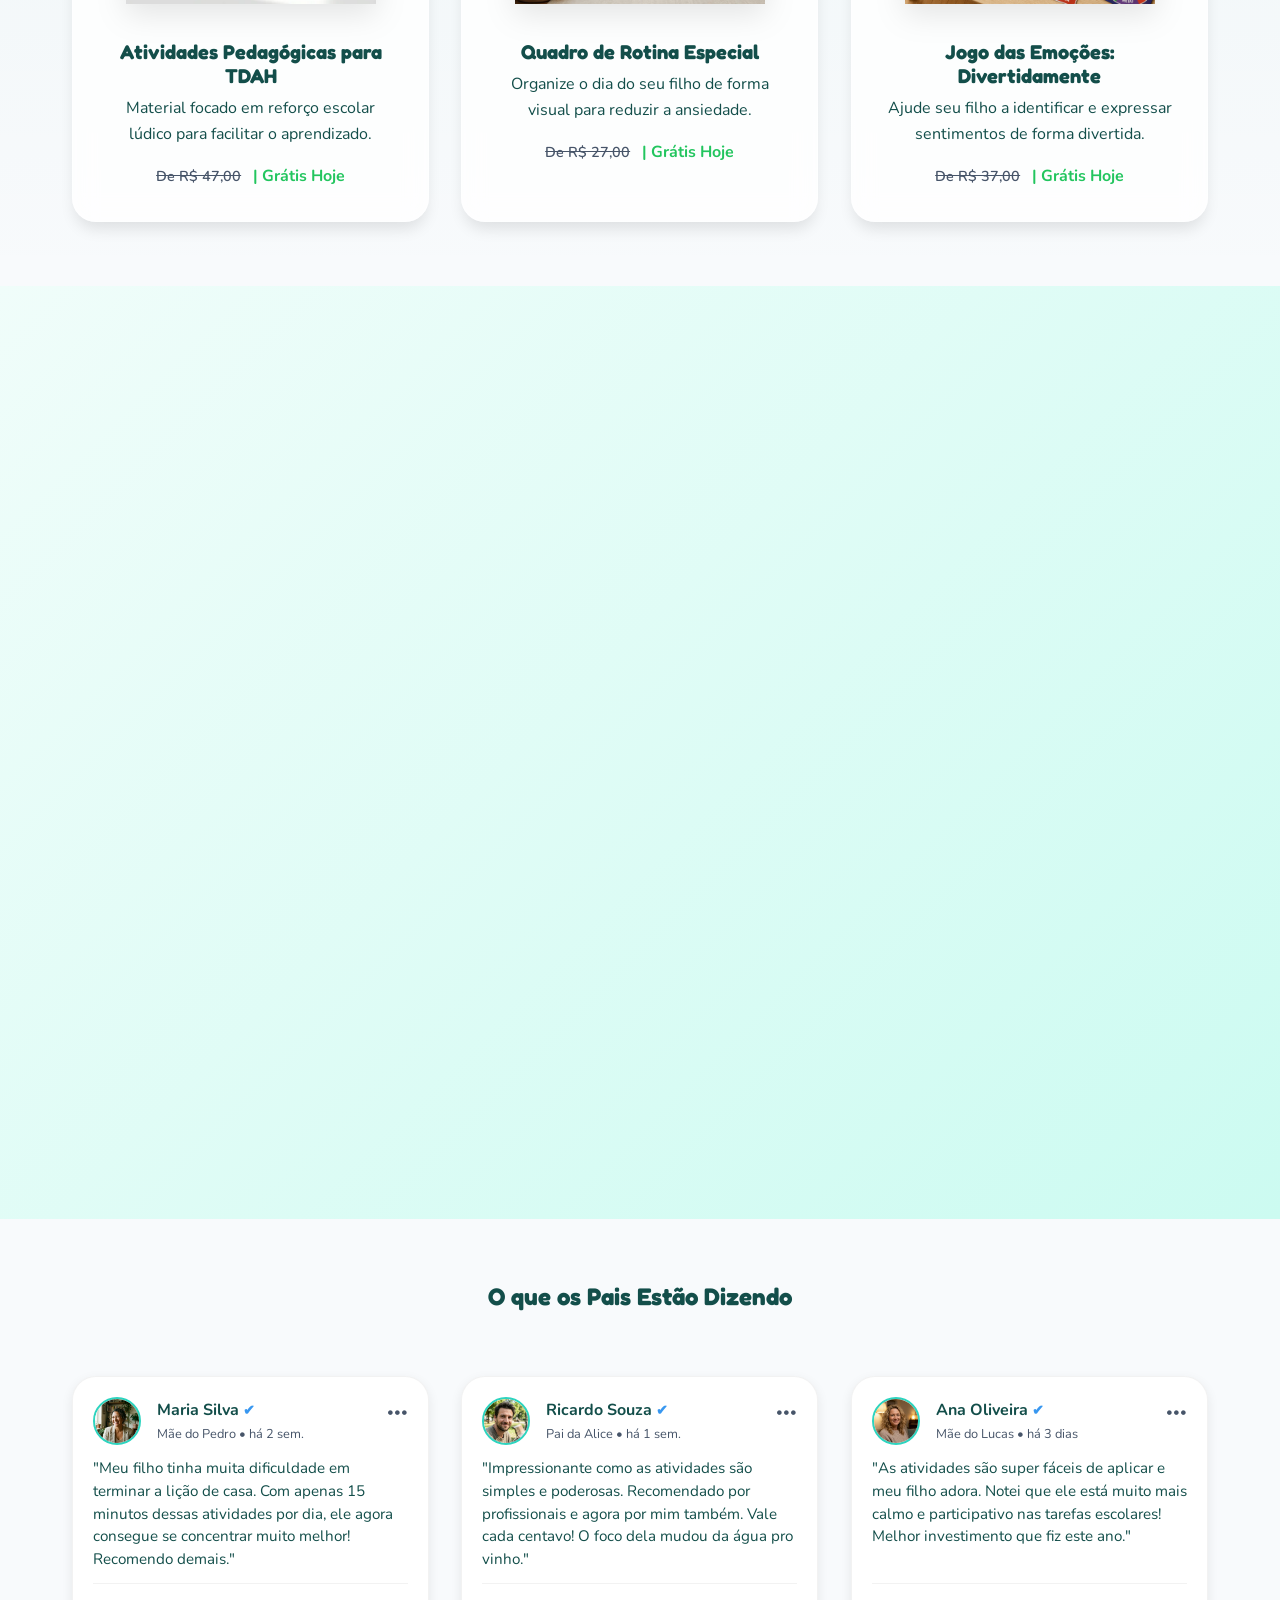
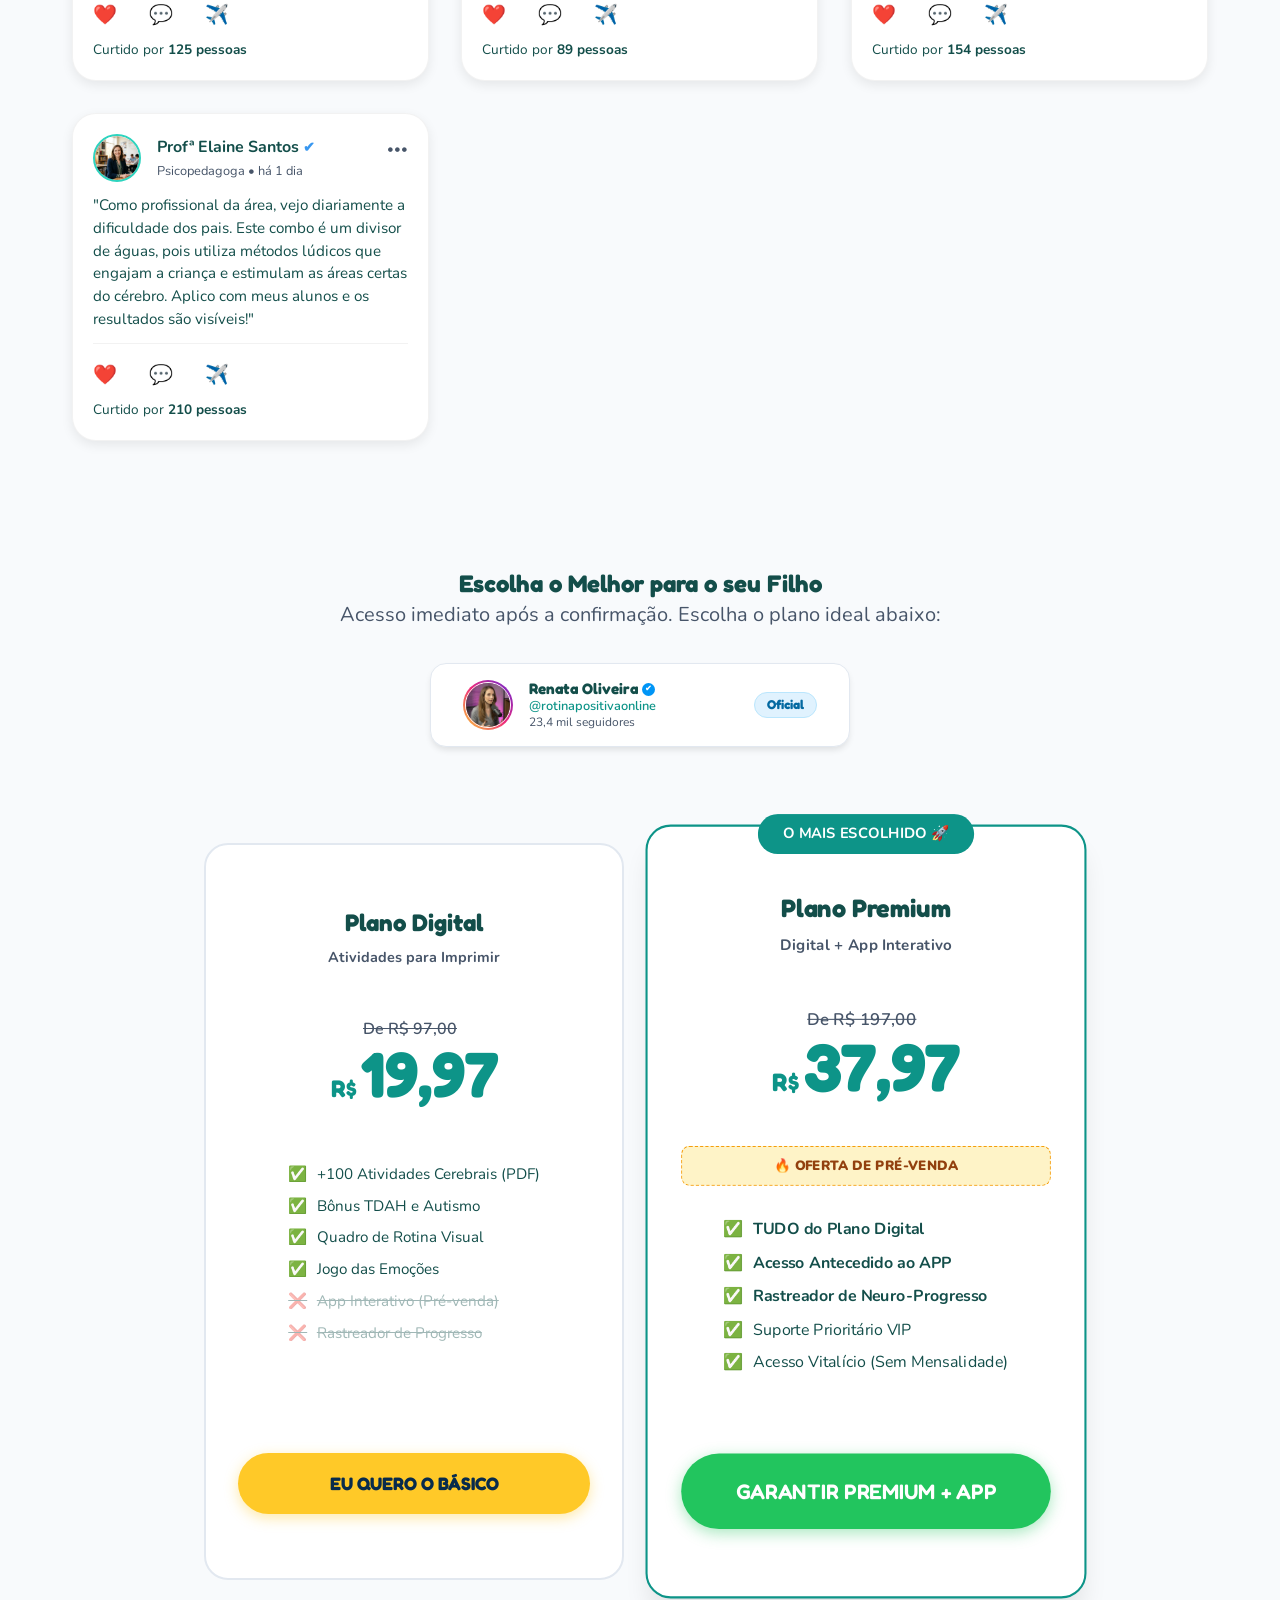
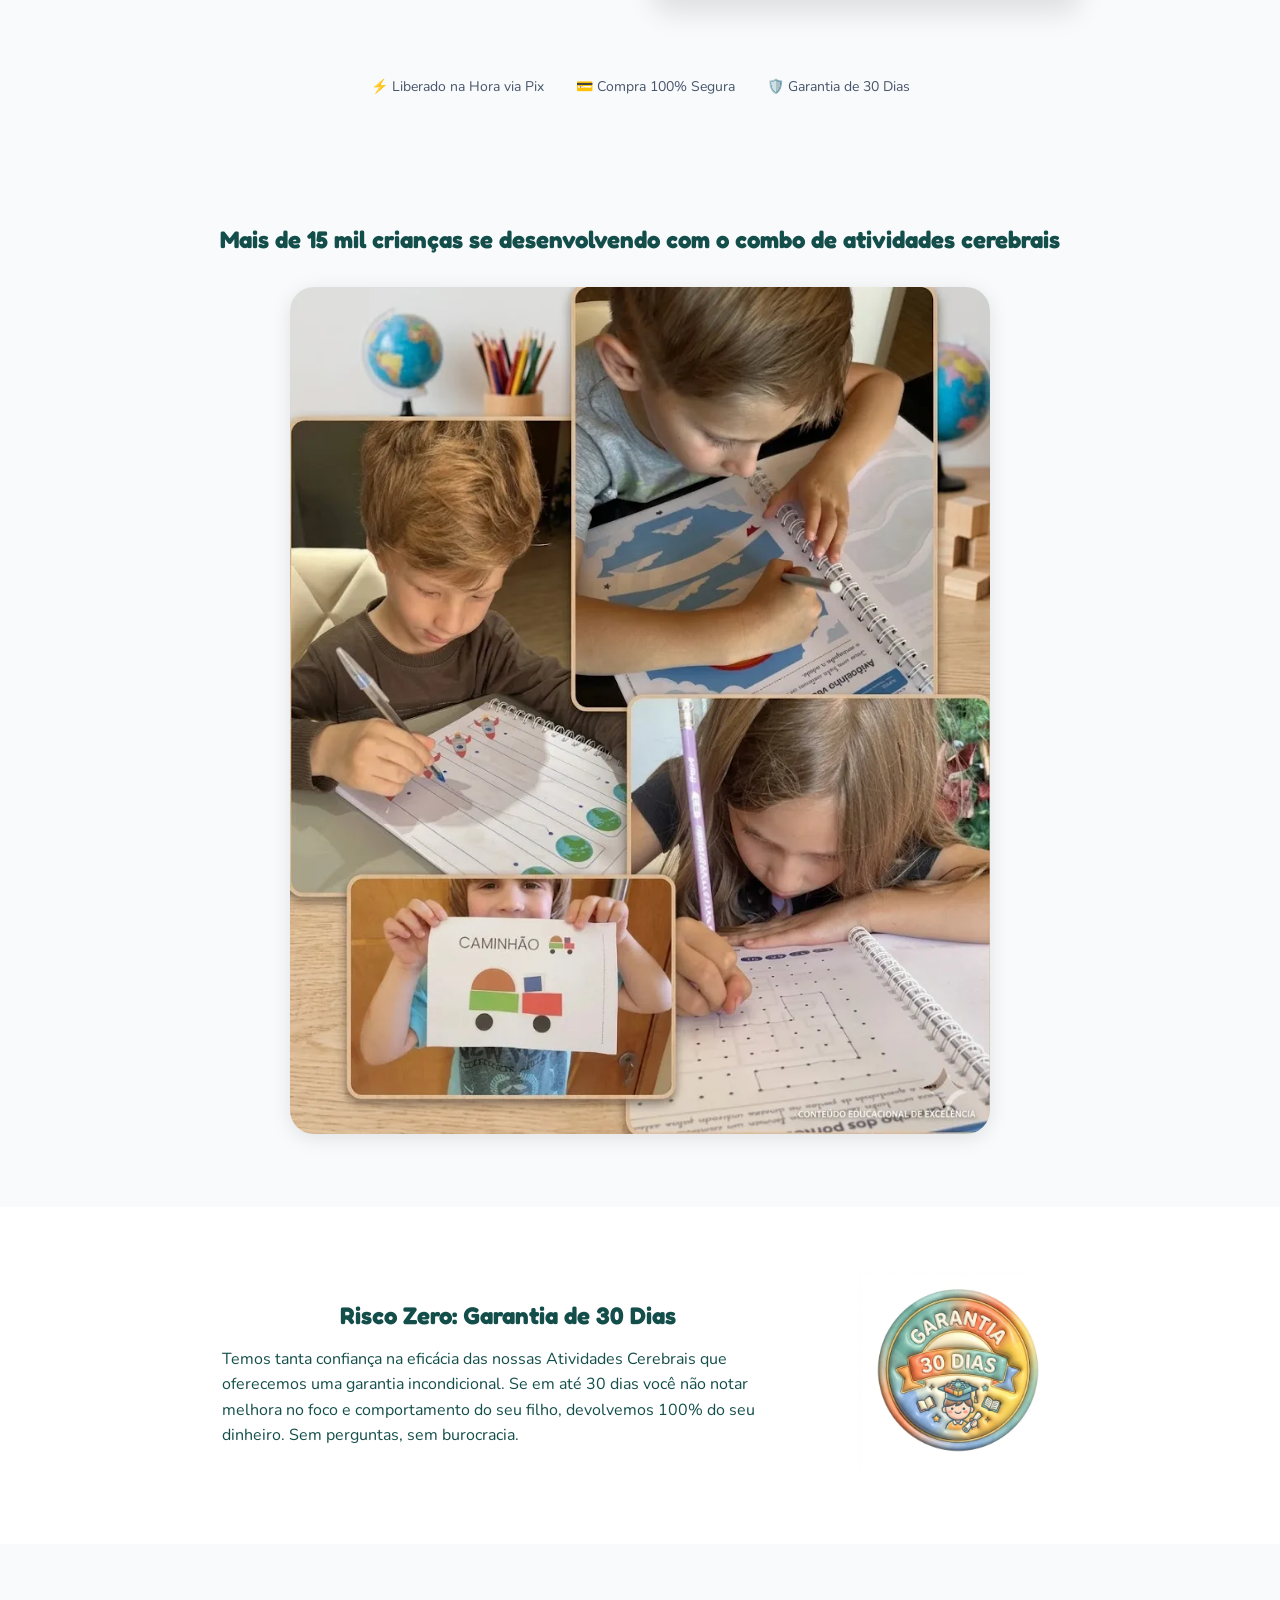
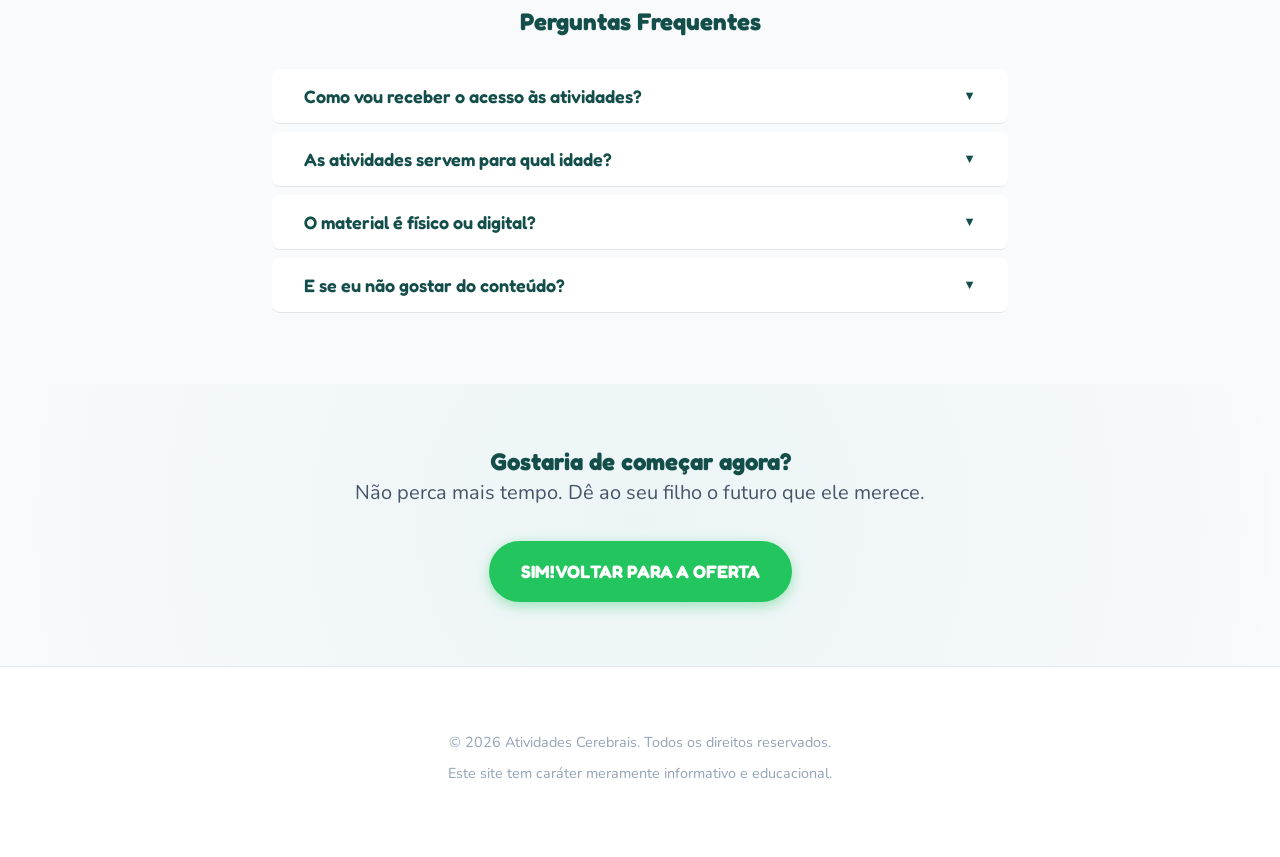
==== commit ae62236b: "Add files via upload" ====
--- a/index.html
+++ b/index.html
@@ -105,14 +105,14 @@
                 </div>
                 <div class="carousel-container glass">
                     <div class="carousel-track">
-                        <img src="./assets/carousel_1.webp" class="carousel-slide active" alt="Atividade 1">
-                        <img src="./assets/carousel_2.webp" class="carousel-slide" alt="Atividade 2">
-                        <img src="./assets/carousel_3.webp" class="carousel-slide" alt="Atividade 3">
-                        <img src="./assets/carousel_4.webp" class="carousel-slide" alt="Atividade 4">
-                        <img src="./assets/carousel_5.webp" class="carousel-slide" alt="Atividade 5">
-                        <img src="./assets/carousel_6.webp" class="carousel-slide" alt="Atividade 6">
-                        <img src="./assets/carousel_7.webp" class="carousel-slide" alt="Atividade 7">
-                        <img src="./assets/carousel_8.webp" class="carousel-slide" alt="Atividade 8">
+                        <img src="./assets/carousel_1.webp?v=2" class="carousel-slide active" alt="Atividade 1">
+                        <img src="./assets/carousel_2.webp?v=2" class="carousel-slide" alt="Atividade 2">
+                        <img src="./assets/carousel_3.webp?v=2" class="carousel-slide" alt="Atividade 3">
+                        <img src="./assets/carousel_4.webp?v=2" class="carousel-slide" alt="Atividade 4">
+                        <img src="./assets/carousel_5.webp?v=2" class="carousel-slide" alt="Atividade 5">
+                        <img src="./assets/carousel_6.webp?v=2" class="carousel-slide" alt="Atividade 6">
+                        <img src="./assets/carousel_7.webp?v=2" class="carousel-slide" alt="Atividade 7">
+                        <img src="./assets/carousel_8.webp?v=2" class="carousel-slide" alt="Atividade 8">
                     </div>
                     <div class="carousel-nav">
                         <button class="carousel-prev" aria-label="Anterior">❮</button>
@@ -163,7 +163,7 @@
                 <div class="bonus-card glass reveal">
                     <span class="bonus-badge">BÔNUS 01</span>
                     <div class="bonus-img">
-                        <img src="./assets/bonus_1.webp" alt="Bônus 01">
+                        <img src="./assets/bonus_1.webp?v=2" alt="Bônus 01">
                     </div>
                     <h3>Atividades Pedagógicas para TDAH</h3>
                     <p>Material focado em reforço escolar lúdico para facilitar o aprendizado.</p>
@@ -175,7 +175,7 @@
                 <div class="bonus-card glass reveal">
                     <span class="bonus-badge">BÔNUS 02</span>
                     <div class="bonus-img">
-                        <img src="./assets/bonus_2.webp" alt="Bônus 02">
+                        <img src="./assets/bonus_2.webp?v=2" alt="Bônus 02">
                     </div>
                     <h3>Quadro de Rotina Especial</h3>
                     <p>Organize o dia do seu filho de forma visual para reduzir a ansiedade.</p>
@@ -187,7 +187,7 @@
                 <div class="bonus-card glass reveal">
                     <span class="bonus-badge">BÔNUS 03</span>
                     <div class="bonus-img">
-                        <img src="./assets/bonus_3.webp" alt="Bônus 03">
+                        <img src="./assets/bonus_3.webp?v=2" alt="Bônus 03">
                     </div>
                     <h3>Jogo das Emoções: Divertidamente</h3>
                     <p>Ajude seu filho a identificar e expressar sentimentos de forma divertida.</p>
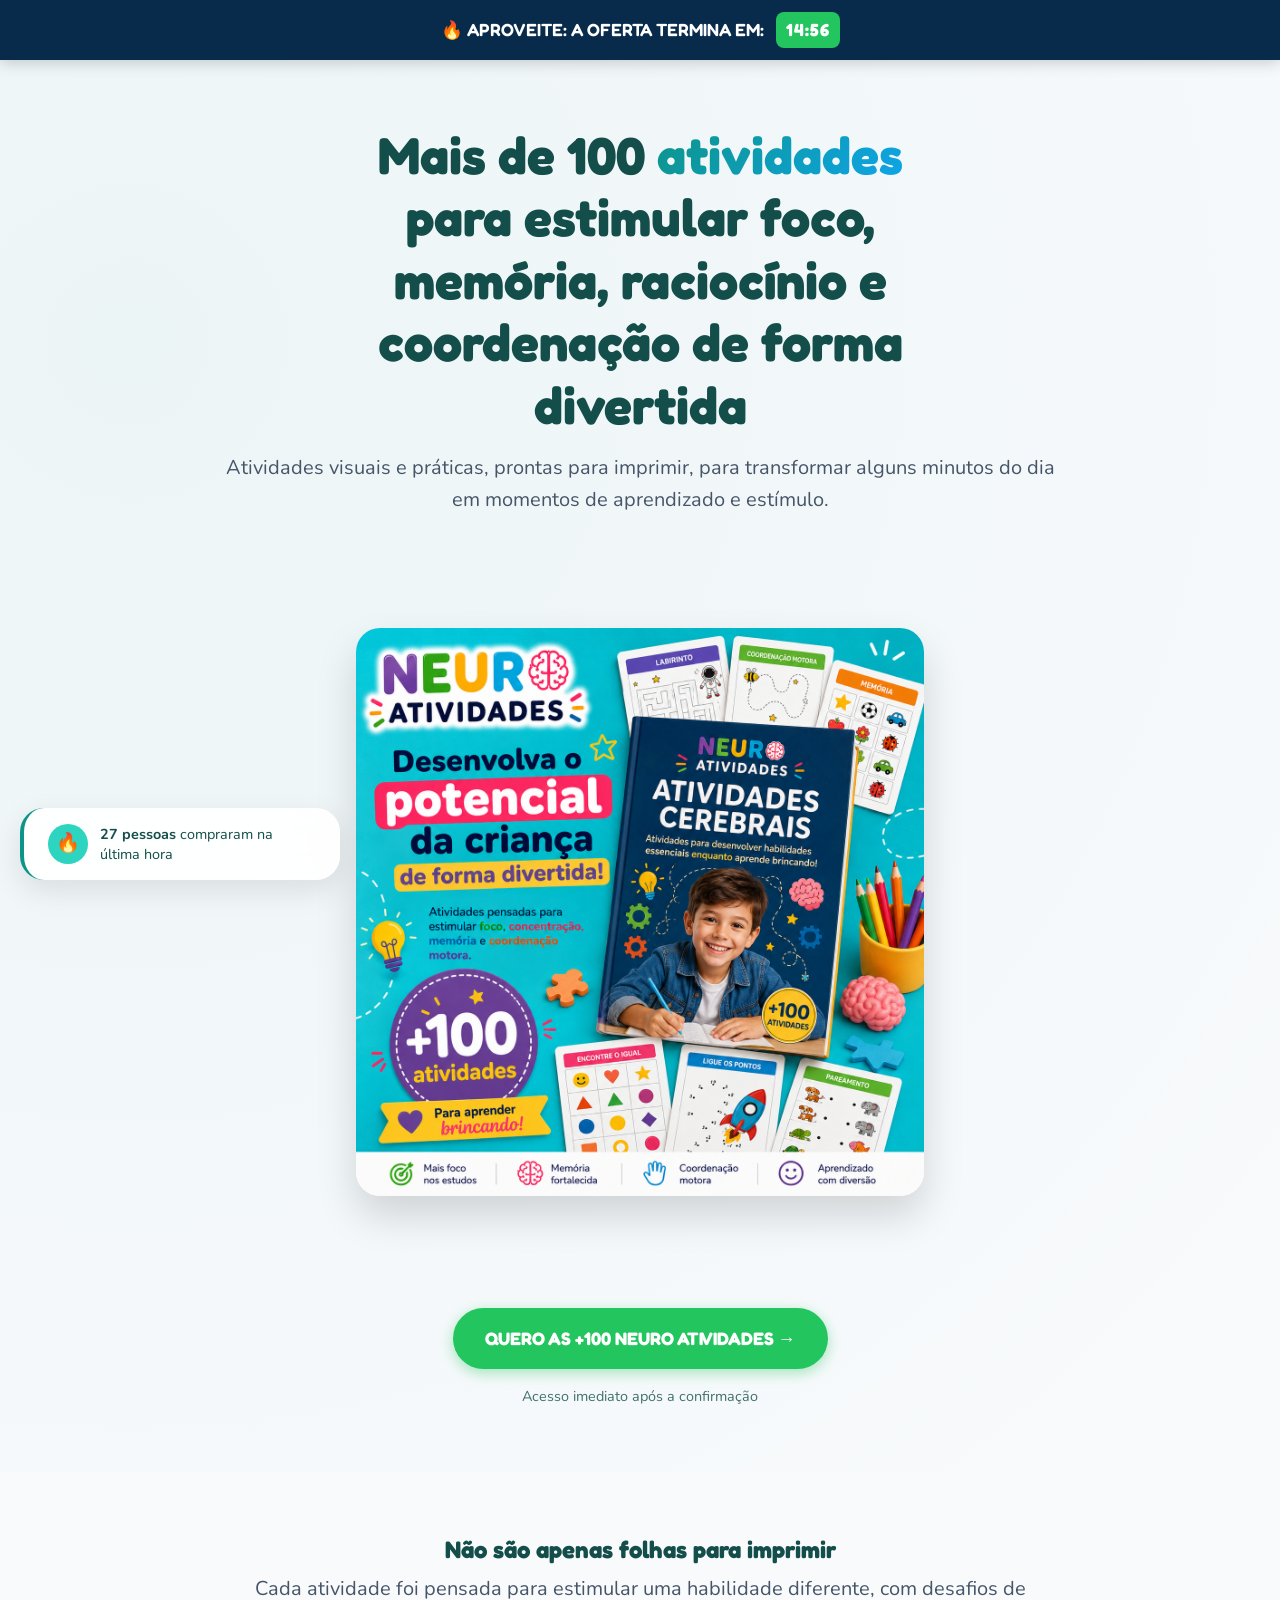
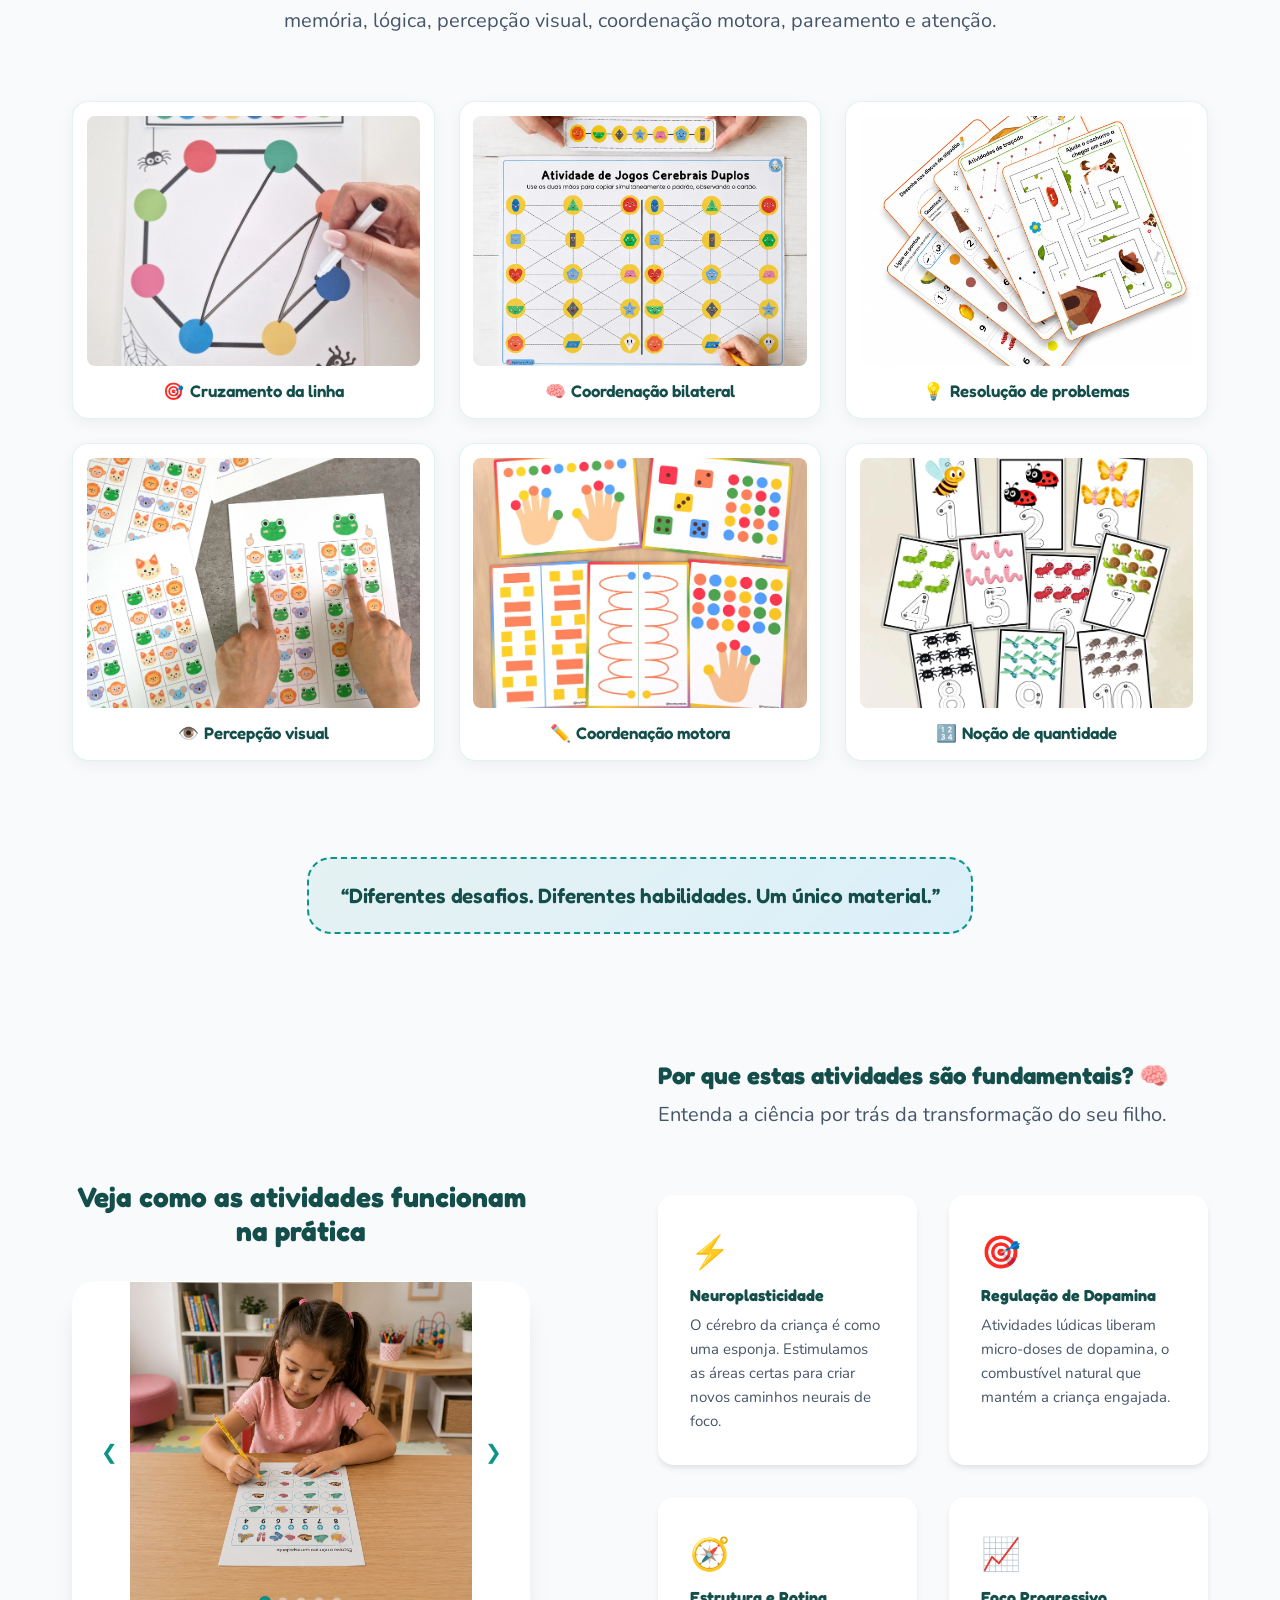
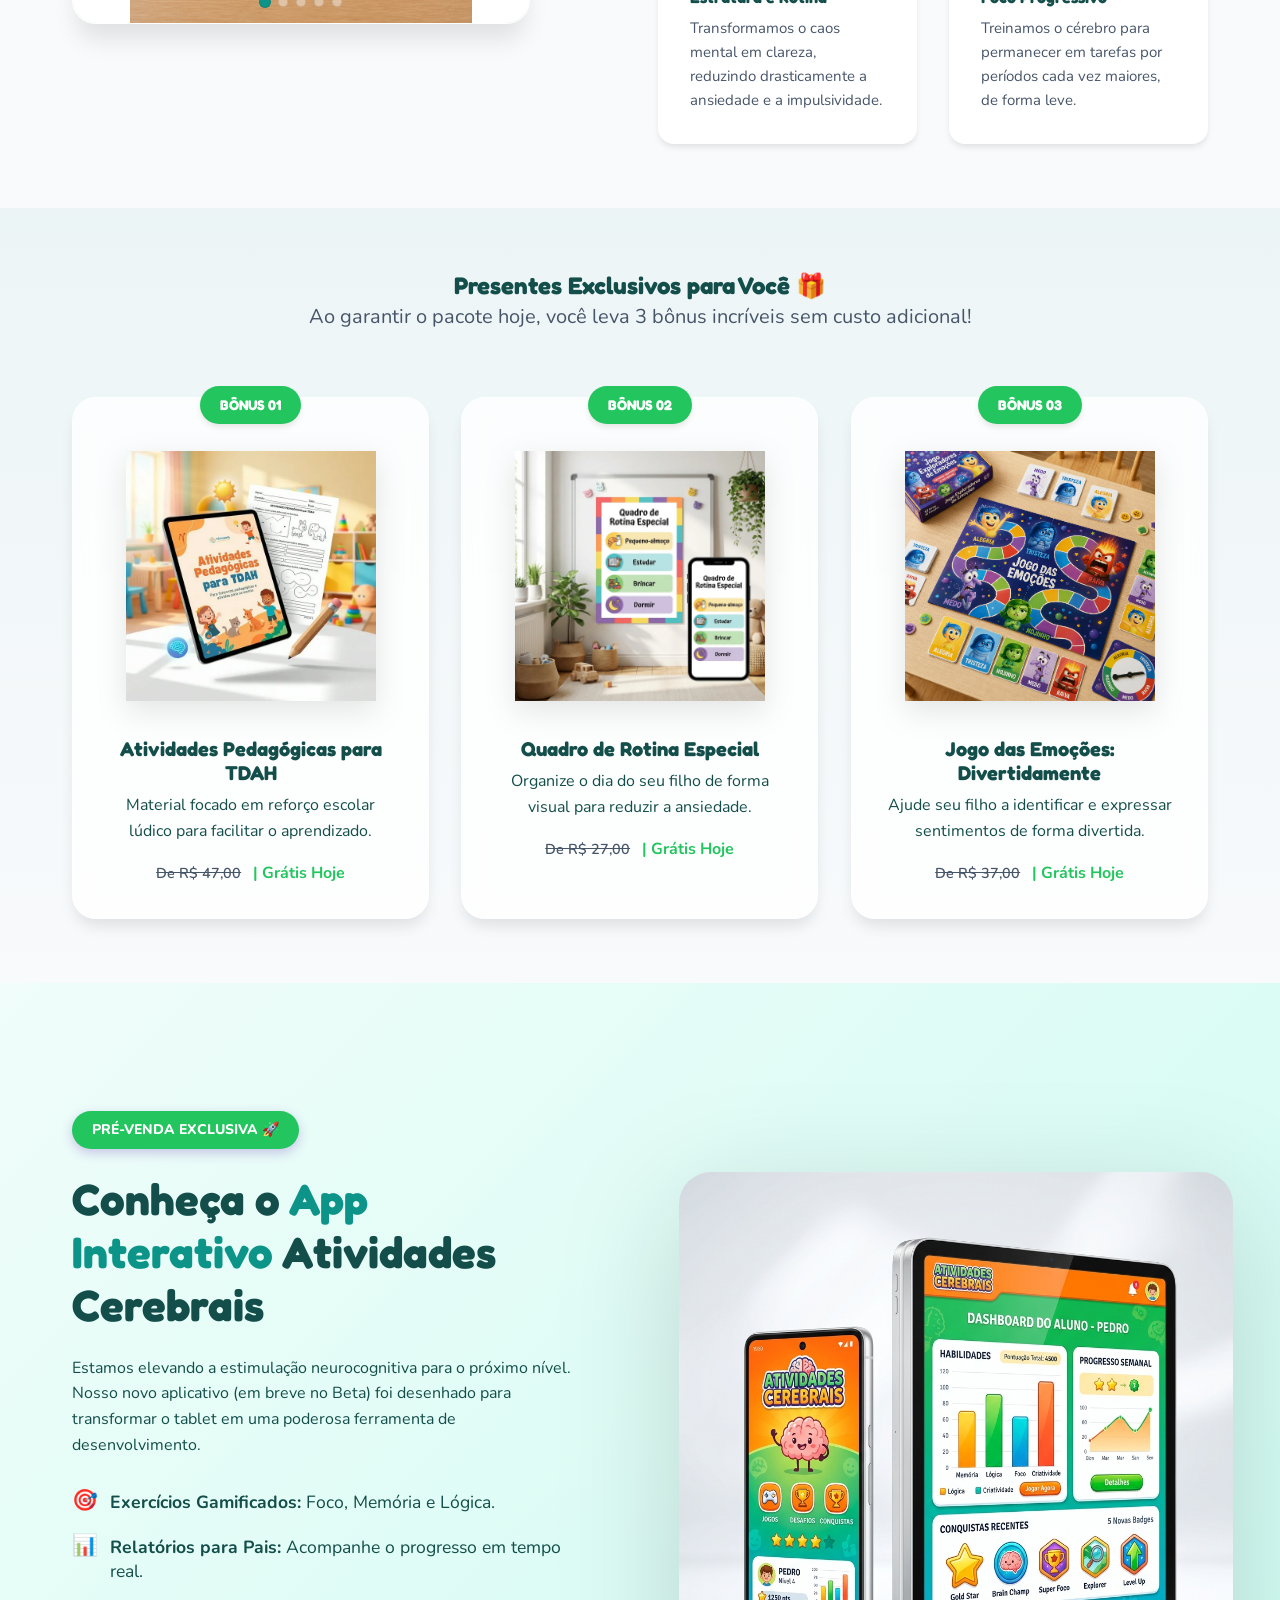
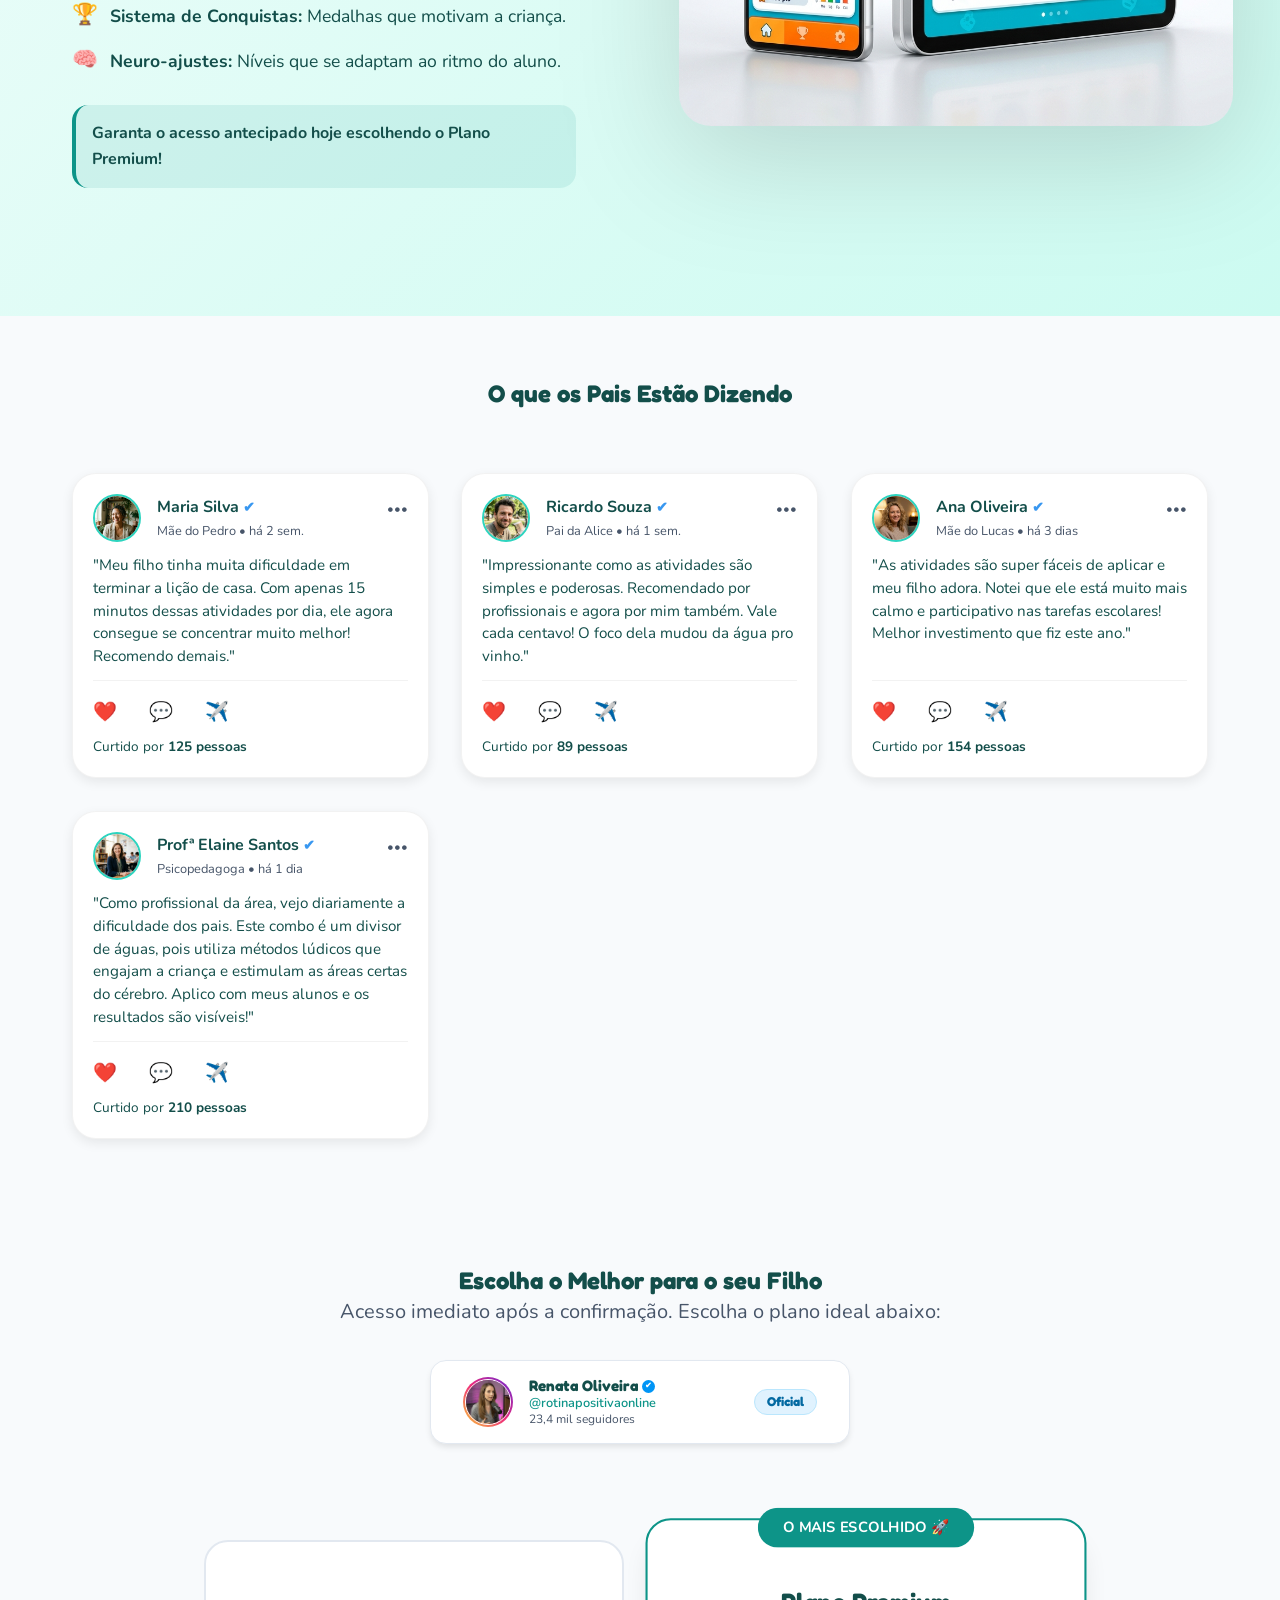
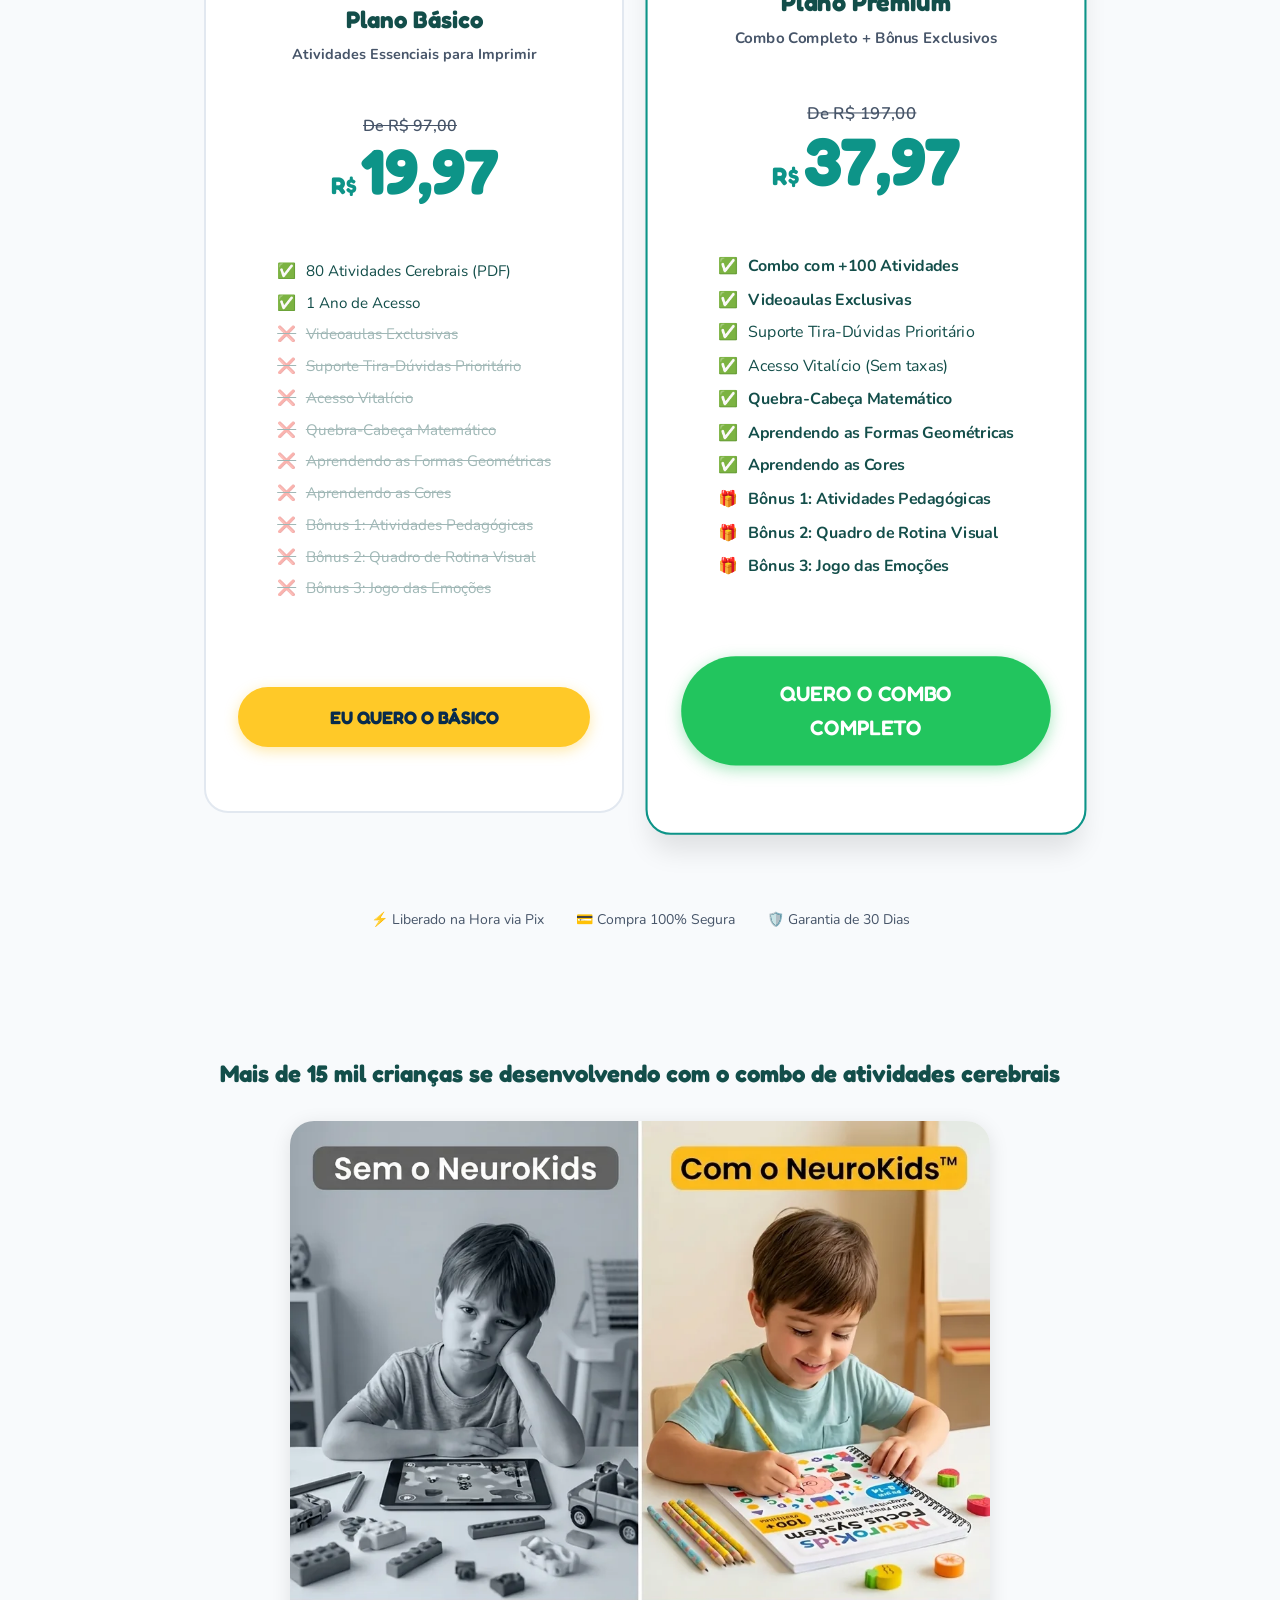
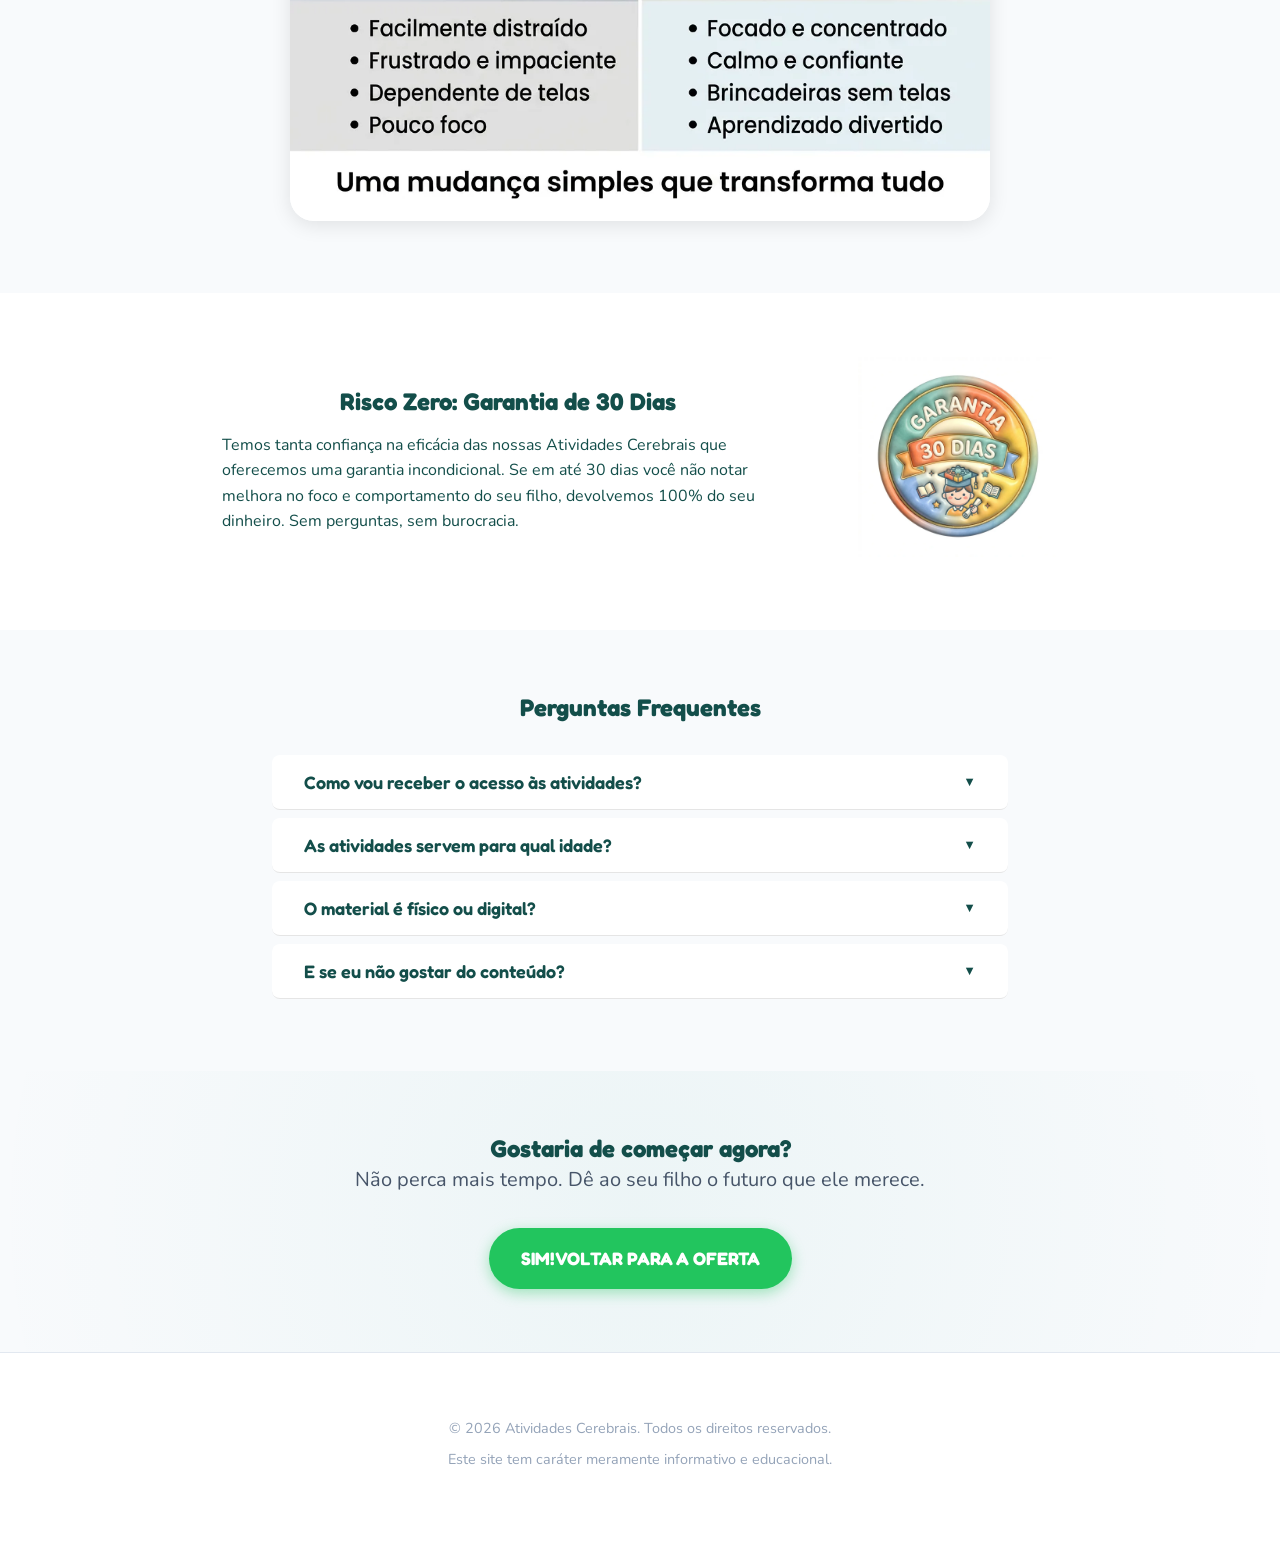
==== commit 670e85e1: "Add files via upload" ====
--- a/index.html
+++ b/index.html
@@ -53,8 +53,8 @@
     <header class="section hero">
         <div class="container grid-hero">
             <div class="hero-content reveal">
-                <h1>Essas <span class="text-gradient">atividades</span> aumentam em 10 vezes a concentração de uma criança</h1>
-                <p class="lead">Mais de 100 atividades criadas para aumentar em até 10x a concentração e o equilíbrio emocional de crianças com dificuldade de aprendizagem.</p>
+                <h1>Mais de 100 <span class="text-gradient">atividades</span> para estimular foco, memória, raciocínio e coordenação de forma divertida</h1>
+                <p class="lead">Atividades visuais e práticas, prontas para imprimir, para transformar alguns minutos do dia em momentos de aprendizado e estímulo.</p>
             </div>
             <div class="hero-visual reveal delayed">
                 <div class="visual-wrapper">
@@ -70,27 +70,67 @@
         </div>
     </header>
 
-    <!-- Benefits Section -->
-    <section id="beneficios" class="section bg-alt">
+    <!-- Activities / Skills Section -->
+    <section id="habilidades" class="section bg-alt">
         <div class="container text-center">
-            <h2 class="reveal">Por que escolher as Atividades Cerebrais?</h2>
-            <div class="benefits-grid">
-                <div class="benefit-card glass reveal">
-                    <div class="icon">🧠</div>
-                    <h3>Concentração Extrema</h3>
-                    <p>São mais de 100 atividades lúdicas criadas por especialistas para estimular a neuroplasticidade, focando
-                        em atenção, memória e controle inibitório.</p>
-                </div>
-                <div class="benefit-card glass reveal">
-                    <div class="icon">📈</div>
-                    <h3>Desempenho Escolar</h3>
-                    <p>Melhora visível na organização e na conclusão de tarefas e deveres de casa.</p>
-                </div>
-                <div class="benefit-card glass reveal">
-                    <div class="icon">🌈</div>
-                    <h3>Equilíbrio Emocional</h3>
-                    <p>Ajuda no controle da impulsividade e no gerenciamento de frustrações diárias.</p>
-                </div>
+            <h2 class="reveal">Não são apenas folhas para imprimir</h2>
+            <p class="lead reveal" style="max-width: 780px; margin: var(--space-xs) auto var(--space-lg) auto;">
+                Cada atividade foi pensada para estimular uma habilidade diferente, com desafios de memória, lógica, percepção visual, coordenação motora, pareamento e atenção.
+            </p>
+
+            <div class="activities-grid reveal">
+                <div class="activity-card glass">
+                    <div class="activity-img-wrap">
+                        <img src="./assets/cruzamento-da-linha.webp" alt="Atividade de Cruzamento da Linha" loading="lazy">
+                    </div>
+                    <div class="activity-badge">
+                        <span>🎯</span> Cruzamento da linha
+                    </div>
+                </div>
+                <div class="activity-card glass">
+                    <div class="activity-img-wrap">
+                        <img src="./assets/coordenacao-bilateral.webp" alt="Atividade de Coordenação Bilateral" loading="lazy">
+                    </div>
+                    <div class="activity-badge">
+                        <span>🧠</span> Coordenação bilateral
+                    </div>
+                </div>
+                <div class="activity-card glass">
+                    <div class="activity-img-wrap">
+                        <img src="./assets/resolucao-de-problemas.webp" alt="Atividade de Resolução de Problemas" loading="lazy">
+                    </div>
+                    <div class="activity-badge">
+                        <span>💡</span> Resolução de problemas
+                    </div>
+                </div>
+                <div class="activity-card glass">
+                    <div class="activity-img-wrap">
+                        <img src="./assets/percepcao-visual.webp" alt="Atividade de Percepção Visual" loading="lazy">
+                    </div>
+                    <div class="activity-badge">
+                        <span>👁️</span> Percepção visual
+                    </div>
+                </div>
+                <div class="activity-card glass">
+                    <div class="activity-img-wrap">
+                        <img src="./assets/coordenacao-motora.webp" alt="Atividade de Coordenação Motora" loading="lazy">
+                    </div>
+                    <div class="activity-badge">
+                        <span>✏️</span> Coordenação motora
+                    </div>
+                </div>
+                <div class="activity-card glass">
+                    <div class="activity-img-wrap">
+                        <img src="./assets/nocao-de-quantidade.webp" alt="Atividade de Noção de Quantidade" loading="lazy">
+                    </div>
+                    <div class="activity-badge">
+                        <span>🔢</span> Noção de quantidade
+                    </div>
+                </div>
+            </div>
+
+            <div class="activities-conclusion reveal">
+                <p class="conclusion-text">“Diferentes desafios. Diferentes habilidades. Um único material.”</p>
             </div>
         </div>
     </section>
@@ -100,19 +140,15 @@
         <div class="container grid-foundation reveal">
             <div class="foundation-image">
                 <div class="carousel-header">
-                    <h3>O que você vai receber</h3>
-                    <p>O Combo de Atividades Cerebral é um recurso completo, contendo mais de 100 atividades lúdicas e desafiadoras, desenhadas especificamente para crianças dos 3 aos 14 anos. Este material foi criado para transformar o desenvolvimento cognitivo numa aventura divertida.</p>
+                    <h3>Veja como as atividades funcionam na prática</h3>
                 </div>
                 <div class="carousel-container glass">
                     <div class="carousel-track">
-                        <img src="./assets/carousel_1.webp?v=2" class="carousel-slide active" alt="Atividade 1">
-                        <img src="./assets/carousel_2.webp?v=2" class="carousel-slide" alt="Atividade 2">
-                        <img src="./assets/carousel_3.webp?v=2" class="carousel-slide" alt="Atividade 3">
-                        <img src="./assets/carousel_4.webp?v=2" class="carousel-slide" alt="Atividade 4">
-                        <img src="./assets/carousel_5.webp?v=2" class="carousel-slide" alt="Atividade 5">
-                        <img src="./assets/carousel_6.webp?v=2" class="carousel-slide" alt="Atividade 6">
-                        <img src="./assets/carousel_7.webp?v=2" class="carousel-slide" alt="Atividade 7">
-                        <img src="./assets/carousel_8.webp?v=2" class="carousel-slide" alt="Atividade 8">
+                        <img src="./assets/Atividade 01.webp" class="carousel-slide active" alt="Criança realizando atividade 1">
+                        <img src="./assets/Atividade 02.webp" class="carousel-slide" alt="Criança realizando atividade 2">
+                        <img src="./assets/Atividade 03.webp" class="carousel-slide" alt="Criança realizando atividade 3">
+                        <img src="./assets/Atividades 04.webp" class="carousel-slide" alt="Criança realizando atividade 4">
+                        <img src="./assets/Atividade 05.webp" class="carousel-slide" alt="Criança realizando atividade 5">
                     </div>
                     <div class="carousel-nav">
                         <button class="carousel-prev" aria-label="Anterior">❮</button>
@@ -348,8 +384,8 @@
                 <div class="plans-grid">
                     <!-- Plano Básico -->
                     <div class="plan-card">
-                        <h3 class="plan-name">Plano Digital</h3>
-                        <p class="plan-desc">Atividades para Imprimir</p>
+                        <h3 class="plan-name">Plano Básico</h3>
+                        <p class="plan-desc">Atividades Essenciais para Imprimir</p>
                         <div class="plan-price">
                             <span class="old-price">De R$ 97,00</span>
                             <div class="main-price">
@@ -358,12 +394,17 @@
                             </div>
                         </div>
                         <ul class="plan-features">
-                            <li><span class="check">✅</span> +100 Atividades Cerebrais (PDF)</li>
-                            <li><span class="check">✅</span> Bônus TDAH e Autismo</li>
-                            <li><span class="check">✅</span> Quadro de Rotina Visual</li>
-                            <li><span class="check">✅</span> Jogo das Emoções</li>
-                            <li class="off"><span class="check">❌</span> App Interativo (Pré-venda)</li>
-                            <li class="off"><span class="check">❌</span> Rastreador de Progresso</li>
+                            <li><span class="check">✅</span> 80 Atividades Cerebrais (PDF)</li>
+                            <li><span class="check">✅</span> 1 Ano de Acesso</li>
+                            <li class="off"><span class="check">❌</span> Videoaulas Exclusivas</li>
+                            <li class="off"><span class="check">❌</span> Suporte Tira-Dúvidas Prioritário</li>
+                            <li class="off"><span class="check">❌</span> Acesso Vitalício</li>
+                            <li class="off"><span class="check">❌</span> Quebra-Cabeça Matemático</li>
+                            <li class="off"><span class="check">❌</span> Aprendendo as Formas Geométricas</li>
+                            <li class="off"><span class="check">❌</span> Aprendendo as Cores</li>
+                            <li class="off"><span class="check">❌</span> Bônus 1: Atividades Pedagógicas</li>
+                            <li class="off"><span class="check">❌</span> Bônus 2: Quadro de Rotina Visual</li>
+                            <li class="off"><span class="check">❌</span> Bônus 3: Jogo das Emoções</li>
                         </ul>
                         <a href="https://lastlink.com/p/CFBC56D19/checkout-payment/" class="btn btn-yellow">EU QUERO O BÁSICO</a>
                     </div>
@@ -372,7 +413,7 @@
                     <div class="plan-card featured">
                         <span class="plan-badge">O MAIS ESCOLHIDO 🚀</span>
                         <h3 class="plan-name">Plano Premium</h3>
-                        <p class="plan-desc">Digital + App Interativo</p>
+                        <p class="plan-desc">Combo Completo + Bônus Exclusivos</p>
                         <div class="plan-price">
                             <span class="old-price">De R$ 197,00</span>
                             <div class="main-price">
@@ -380,15 +421,19 @@
                                 <span class="value">37,97</span>
                             </div>
                         </div>
-                        <div class="pre-sale-tag">🔥 OFERTA DE PRÉ-VENDA</div>
                         <ul class="plan-features">
-                            <li><span class="check">✅</span> <strong>TUDO do Plano Digital</strong></li>
-                            <li><span class="check">✅</span> <strong>Acesso Antecedido ao APP</strong></li>
-                            <li><span class="check">✅</span> <strong>Rastreador de Neuro-Progresso</strong></li>
-                            <li><span class="check">✅</span> Suporte Prioritário VIP</li>
-                            <li><span class="check">✅</span> Acesso Vitalício (Sem Mensalidade)</li>
+                            <li><span class="check">✅</span> <strong>Combo com +100 Atividades</strong></li>
+                            <li><span class="check">✅</span> <strong>Videoaulas Exclusivas</strong></li>
+                            <li><span class="check">✅</span> Suporte Tira-Dúvidas Prioritário</li>
+                            <li><span class="check">✅</span> Acesso Vitalício (Sem taxas)</li>
+                            <li><span class="check">✅</span> <strong>Quebra-Cabeça Matemático</strong></li>
+                            <li><span class="check">✅</span> <strong>Aprendendo as Formas Geométricas</strong></li>
+                            <li><span class="check">✅</span> <strong>Aprendendo as Cores</strong></li>
+                            <li><span class="check">🎁</span> <strong>Bônus 1: Atividades Pedagógicas</strong></li>
+                            <li><span class="check">🎁</span> <strong>Bônus 2: Quadro de Rotina Visual</strong></li>
+                            <li><span class="check">🎁</span> <strong>Bônus 3: Jogo das Emoções</strong></li>
                         </ul>
-                        <a href="https://lastlink.com/p/C712D1677/checkout-payment/" class="btn btn-success lg pulse">GARANTIR PREMIUM + APP</a>
+                        <a href="https://lastlink.com/p/C712D1677/checkout-payment/" class="btn btn-success lg pulse">QUERO O COMBO COMPLETO</a>
                     </div>
                 </div>
 
@@ -500,8 +545,7 @@
         <div class="upgrade-popup-card compact">
             <button class="upgrade-popup-close" id="upgrade-popup-close" aria-label="Fechar modal">×</button>
             <div class="upgrade-popup-badge">🔥 OFERTA DE UPGRADE ÚNICA</div>
-            <h3 class="upgrade-popup-title">Libere o App Interativo por apenas R$ 27,97!</h3>
-            <p class="upgrade-popup-desc">Faça o upgrade para o <strong>Plano Premium</strong> e leve o <strong>App Atividades Cerebrais</strong> + todas as 100+ atividades digitais por apenas <strong>R$ 27,97</strong>.</p>
+            <h3 class="upgrade-popup-title">Leve o Plano Premium por apenas:</h3>
 
             <div class="upgrade-popup-price-box">
                 <span class="upgrade-price-old">De R$ 197,00</span>
@@ -510,7 +554,7 @@
             </div>
 
             <a href="https://lastlink.com/p/C309876D9/checkout-payment/" class="btn btn-primary upgrade-popup-btn" id="upgrade-popup-accept-btn">
-                SIM! QUERO O UPGRADE (R$ 27,97)
+                SIM! QUERO O UPGRADE
             </a>
 
             <a href="https://lastlink.com/p/CFBC56D19/checkout-payment/" class="upgrade-popup-decline" id="upgrade-popup-decline-link">
--- a/style.css
+++ b/style.css
@@ -354,32 +354,121 @@
     }
 }
 
-/* Benefits Grid */
-.benefits-grid {
+/* Activities / Skills Grid */
+.activities-grid {
     display: grid;
-    grid-template-columns: repeat(auto-fit, minmax(300px, 1fr));
-    gap: var(--space-md);
+    grid-template-columns: repeat(3, 1fr);
+    gap: 1.5rem;
+    margin-top: var(--space-md);
+    margin-bottom: var(--space-md);
+}
+
+@media (max-width: 900px) {
+    .activities-grid {
+        grid-template-columns: repeat(2, 1fr);
+        gap: 1.25rem;
+    }
+}
+
+@media (max-width: 480px) {
+    .activities-grid {
+        grid-template-columns: 1fr 1fr;
+        gap: 0.75rem;
+    }
+}
+
+.activity-card {
+    background: #ffffff;
+    border-radius: var(--radius-md);
+    padding: 0.85rem;
+    box-shadow: 0 4px 15px rgba(0, 0, 0, 0.05);
+    border: 1px solid rgba(13, 148, 136, 0.12);
+    display: flex;
+    flex-direction: column;
+    align-items: center;
+    transition: transform 0.3s ease, box-shadow 0.3s ease, border-color 0.3s ease;
+    overflow: hidden;
+}
+
+.activity-card:hover {
+    transform: translateY(-6px);
+    box-shadow: 0 12px 25px rgba(13, 148, 136, 0.15);
+    border-color: var(--primary-light);
+}
+
+.activity-img-wrap {
+    width: 100%;
+    aspect-ratio: 4 / 3;
+    border-radius: var(--radius-sm);
+    overflow: hidden;
+    background: #f1f5f9;
+    display: flex;
+    align-items: center;
+    justify-content: center;
+}
+
+.activity-img-wrap img {
+    width: 100%;
+    height: 100%;
+    object-fit: cover;
+    transition: transform 0.4s ease;
+}
+
+.activity-card:hover .activity-img-wrap img {
+    transform: scale(1.05);
+}
+
+.activity-badge {
+    margin-top: 0.75rem;
+    font-family: 'Fredoka', sans-serif;
+    font-size: 1.05rem;
+    font-weight: 600;
+    color: var(--text-main);
+    display: flex;
+    align-items: center;
+    justify-content: center;
+    gap: 0.35rem;
+    text-align: center;
+    width: 100%;
+}
+
+@media (max-width: 480px) {
+    .activity-card {
+        padding: 0.5rem;
+    }
+    .activity-badge {
+        font-size: 0.825rem;
+        flex-direction: column;
+        gap: 0.15rem;
+        margin-top: 0.5rem;
+    }
+}
+
+.activities-conclusion {
     margin-top: var(--space-lg);
-}
-
-.benefit-card {
-    padding: var(--space-md);
-    text-align: center;
-    transition: transform 0.3s ease;
-    display: flex;
-    flex-direction: column;
-    align-items: center;
+    display: inline-block;
+    padding: 1.25rem 2rem;
+    background: linear-gradient(135deg, rgba(13, 148, 136, 0.08) 0%, rgba(14, 165, 233, 0.12) 100%);
+    border: 2px dashed var(--primary);
     border-radius: var(--radius-lg);
-    background: white;
-}
-
-.benefit-card:hover {
-    transform: translateY(-10px);
-}
-
-.benefit-card .icon {
-    font-size: 2.5rem;
-    margin-bottom: var(--space-sm);
+}
+
+.conclusion-text {
+    font-family: 'Fredoka', sans-serif;
+    font-size: 1.3rem;
+    font-weight: 600;
+    color: var(--primary-dark);
+    margin: 0;
+    letter-spacing: -0.01em;
+}
+
+@media (max-width: 600px) {
+    .conclusion-text {
+        font-size: 1.05rem;
+    }
+    .activities-conclusion {
+        padding: 1rem 1.25rem;
+    }
 }
 
 /* Offer Section */
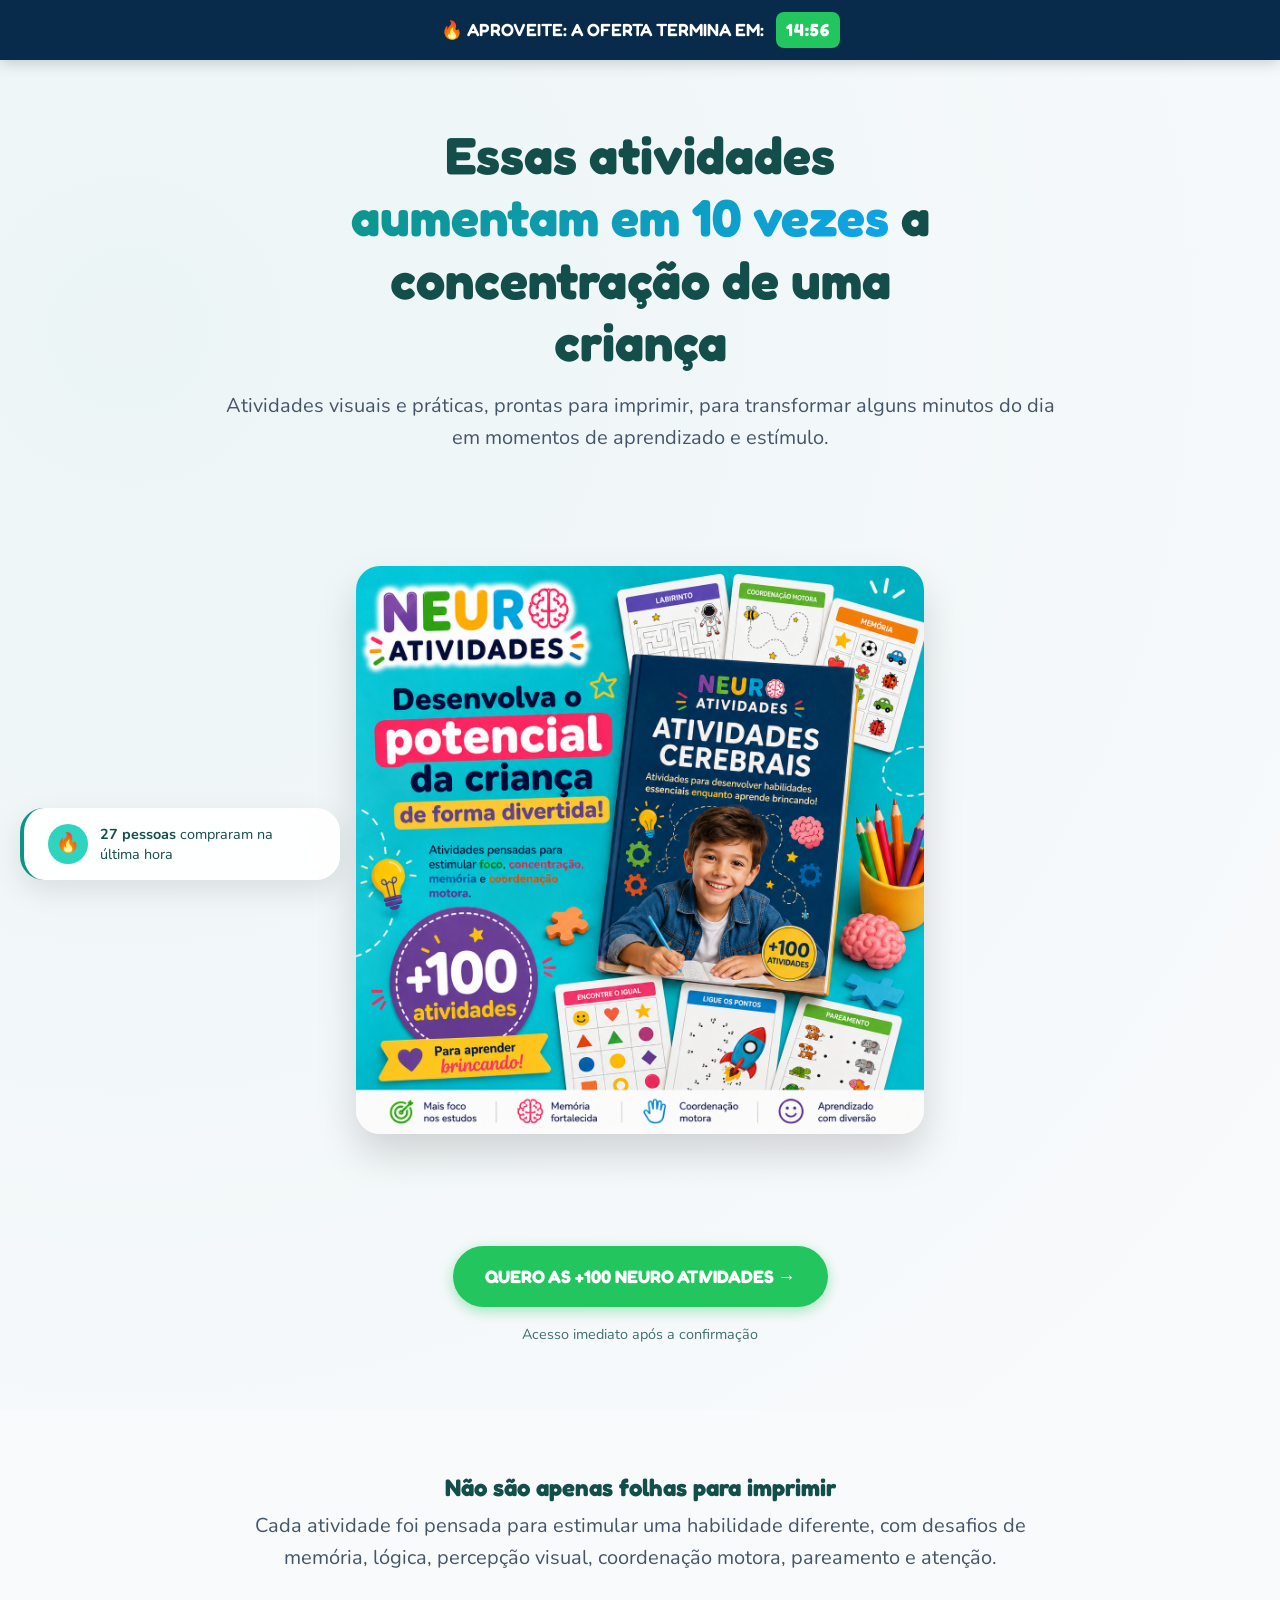
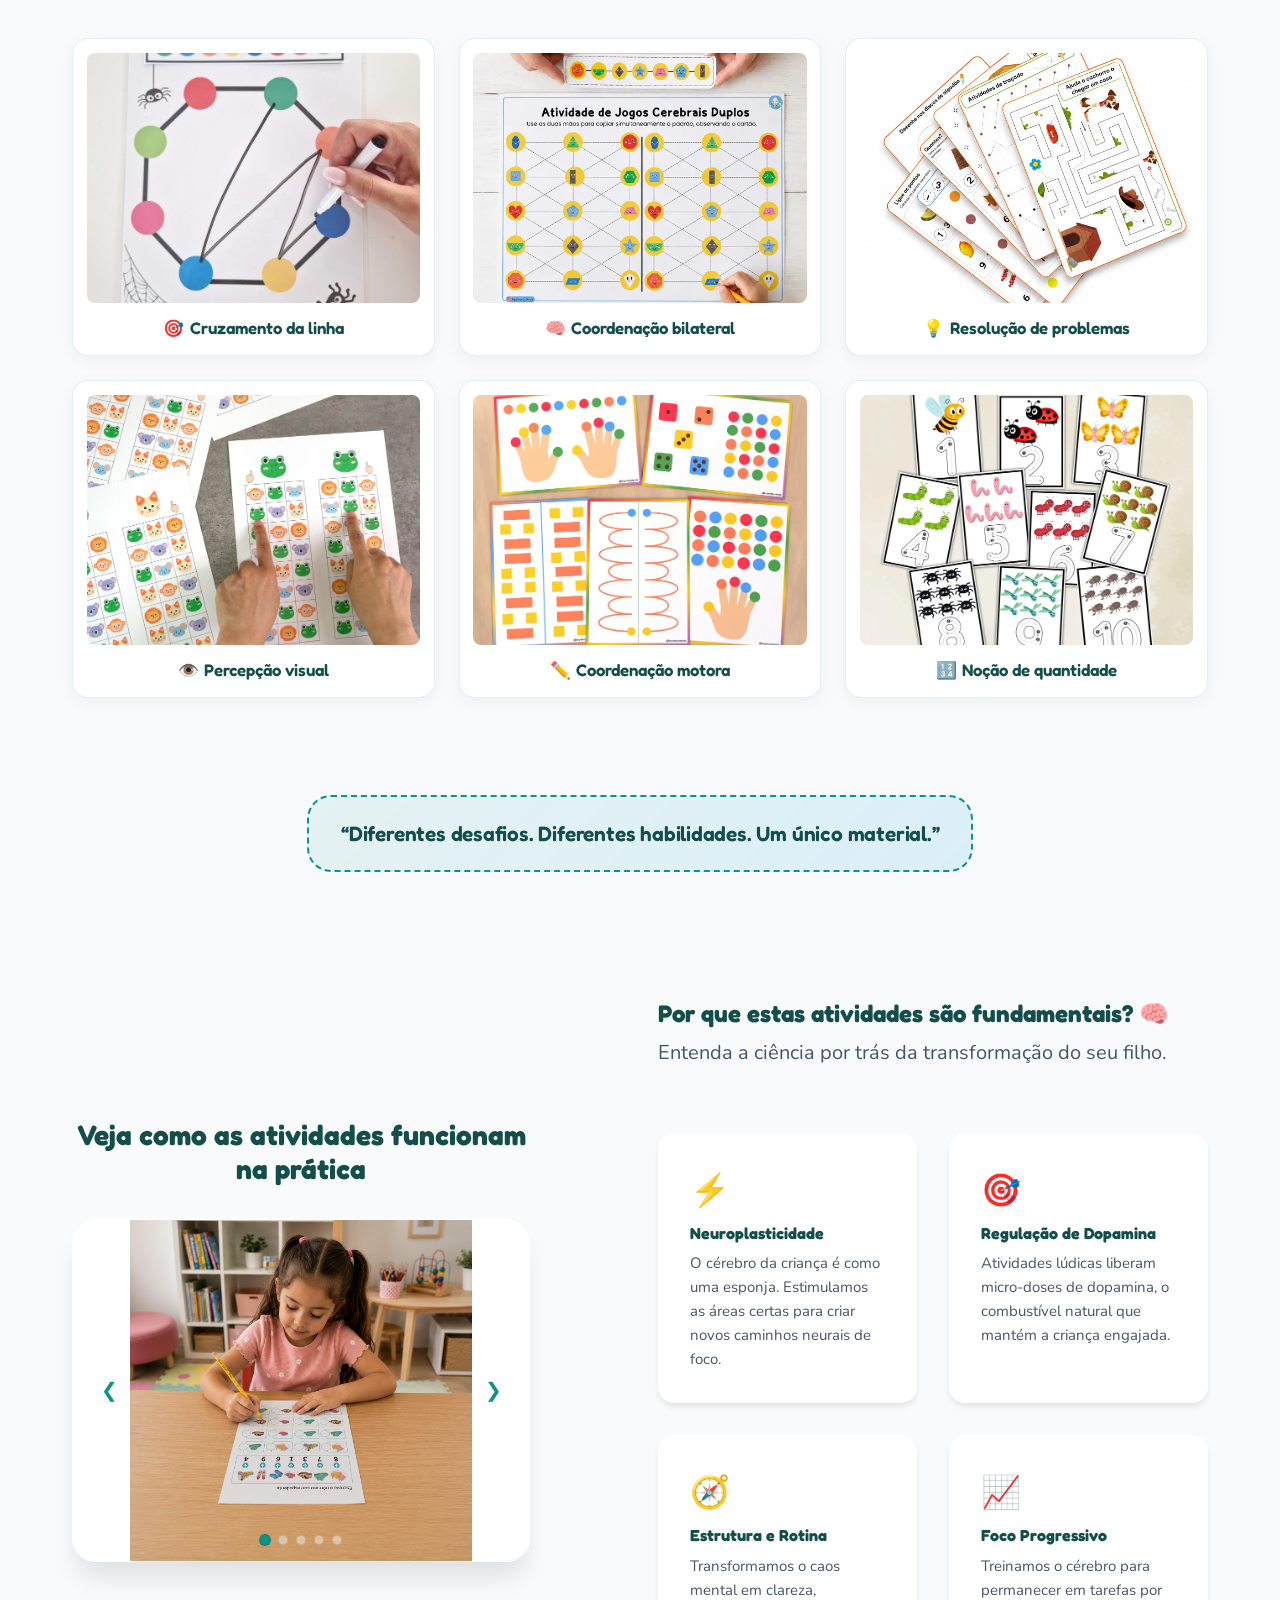
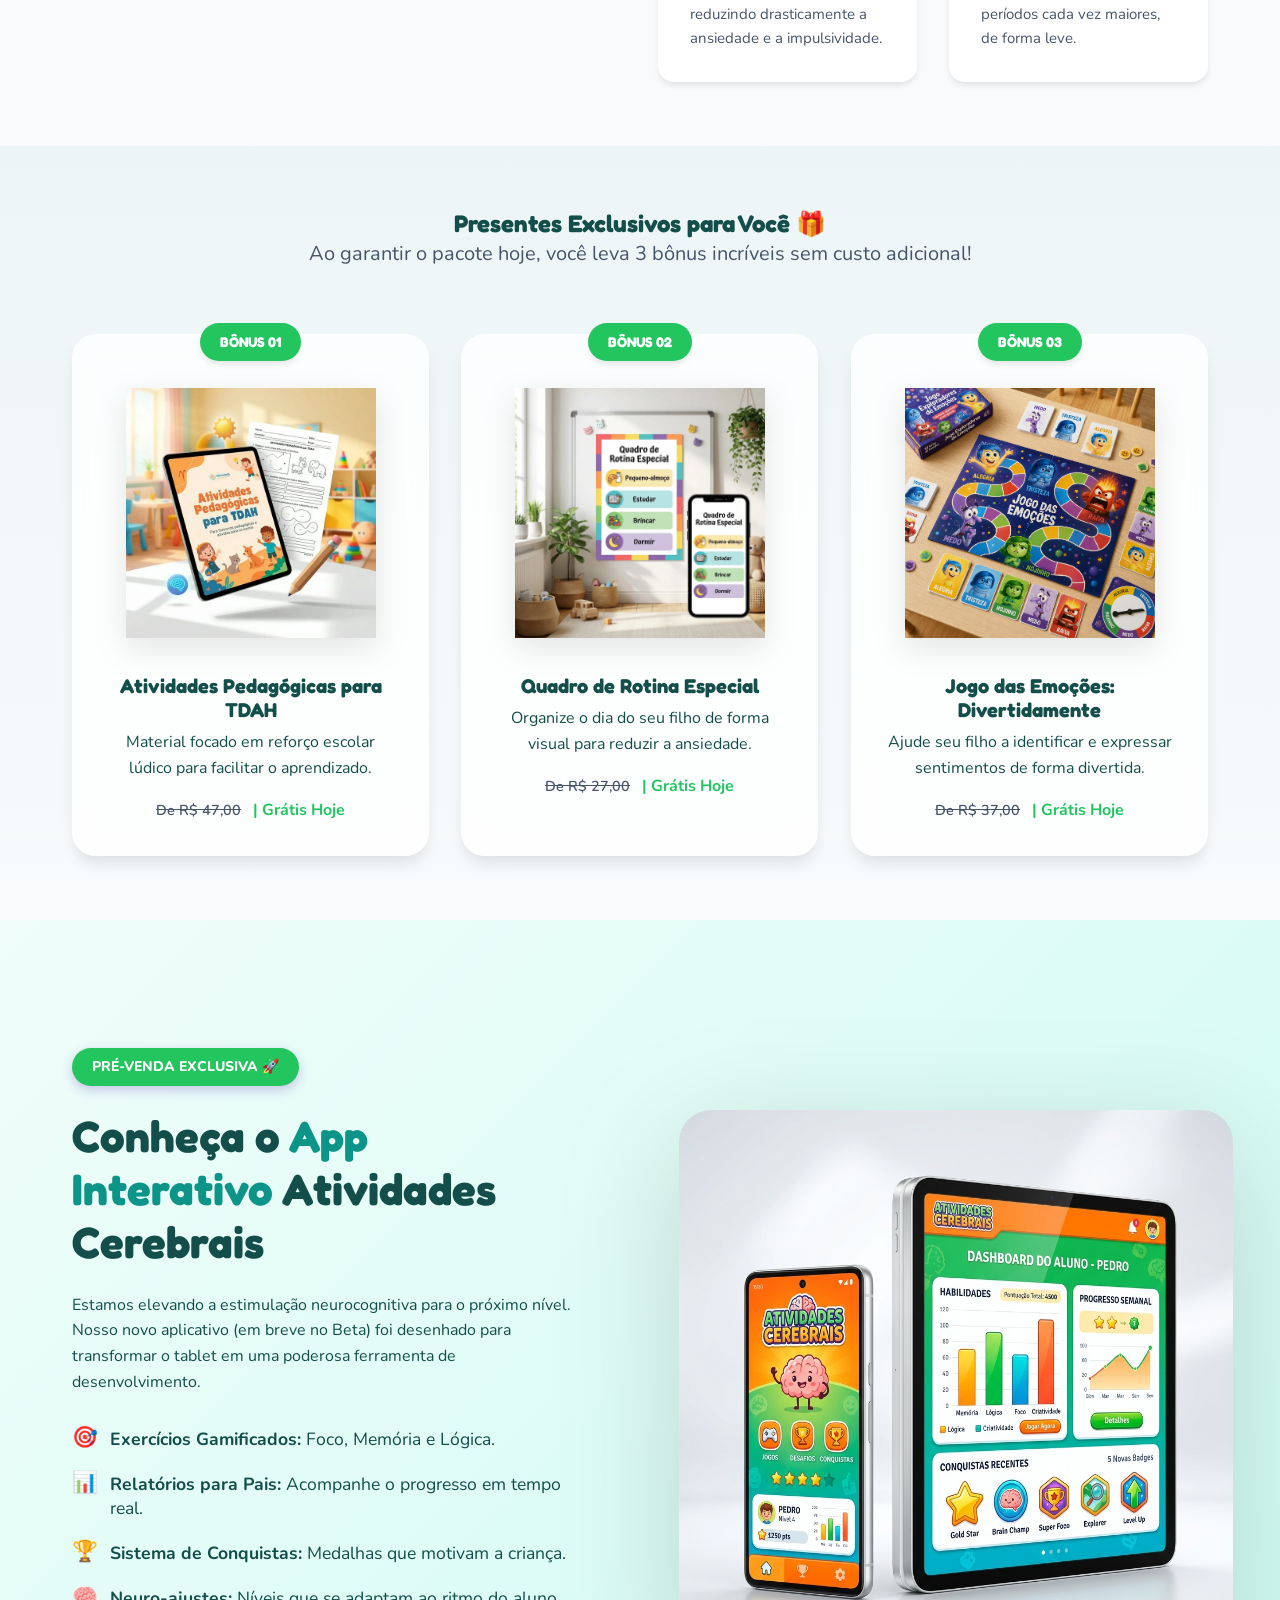
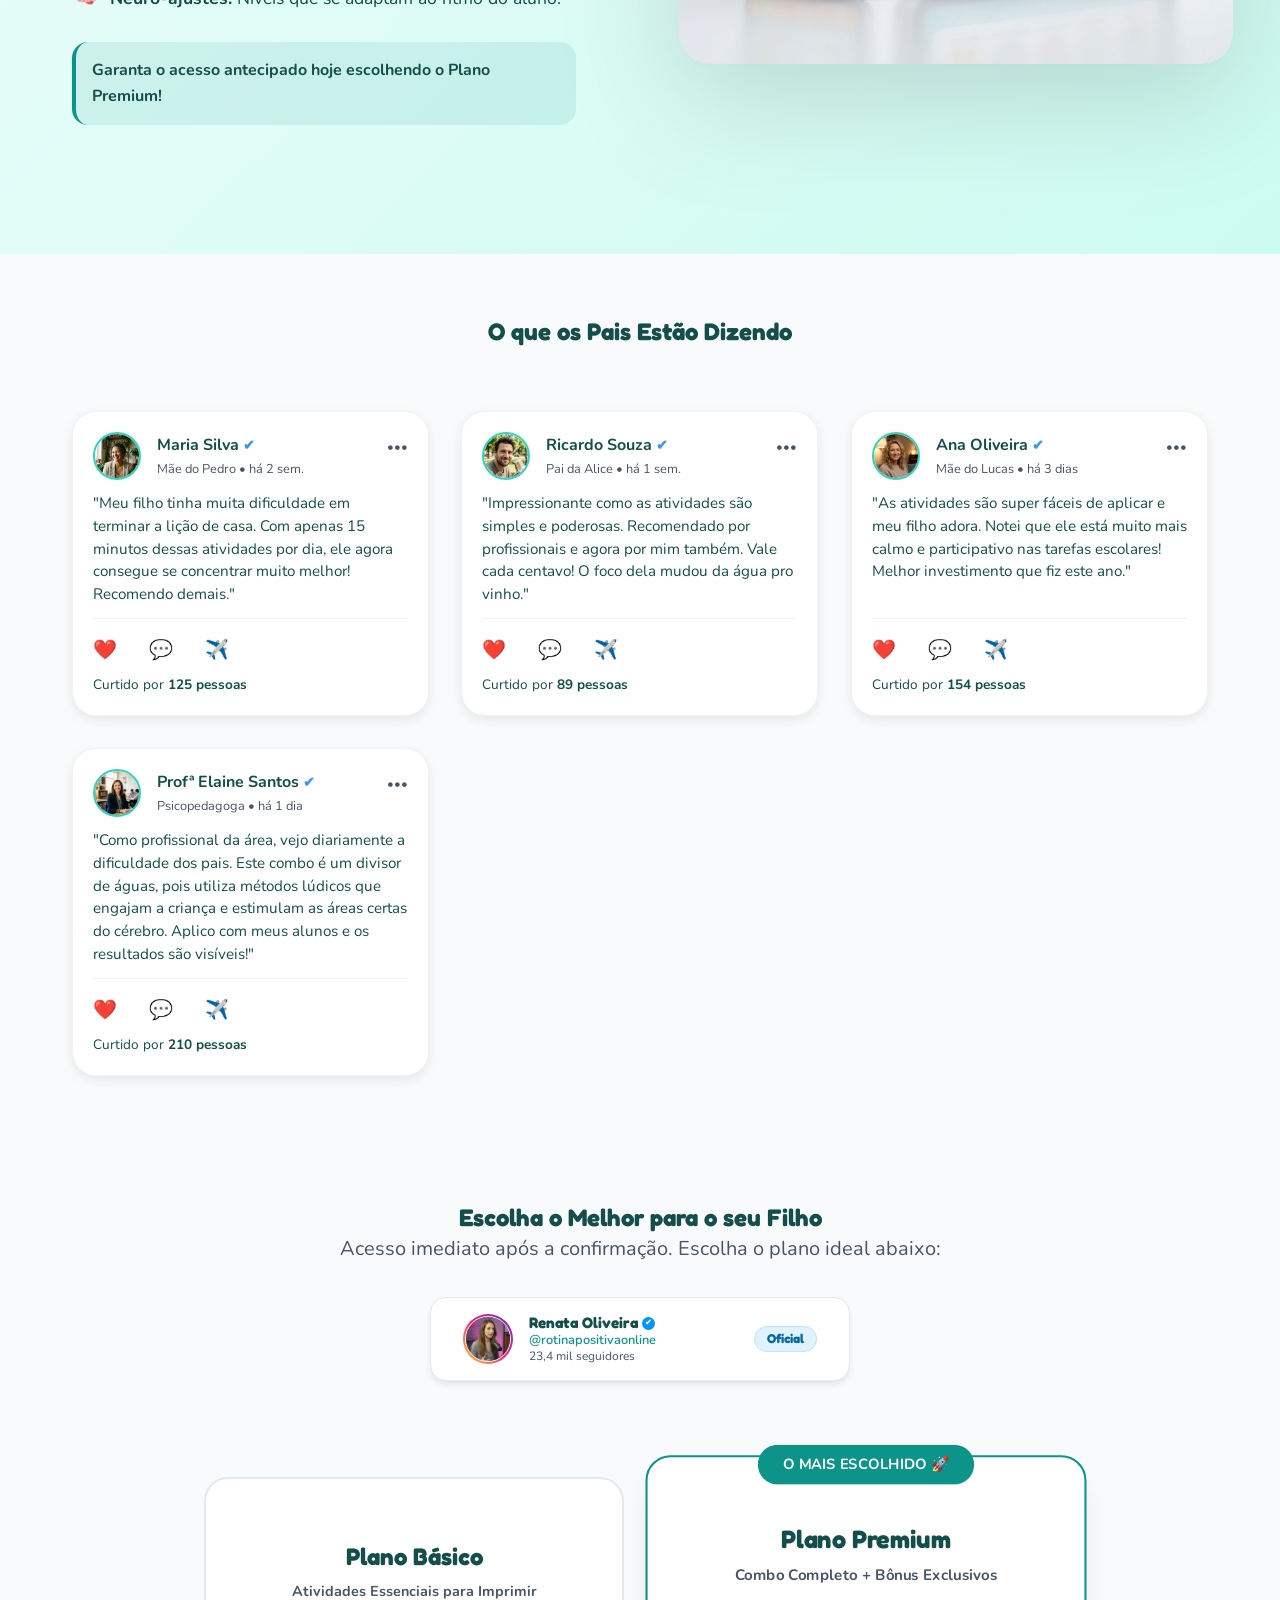
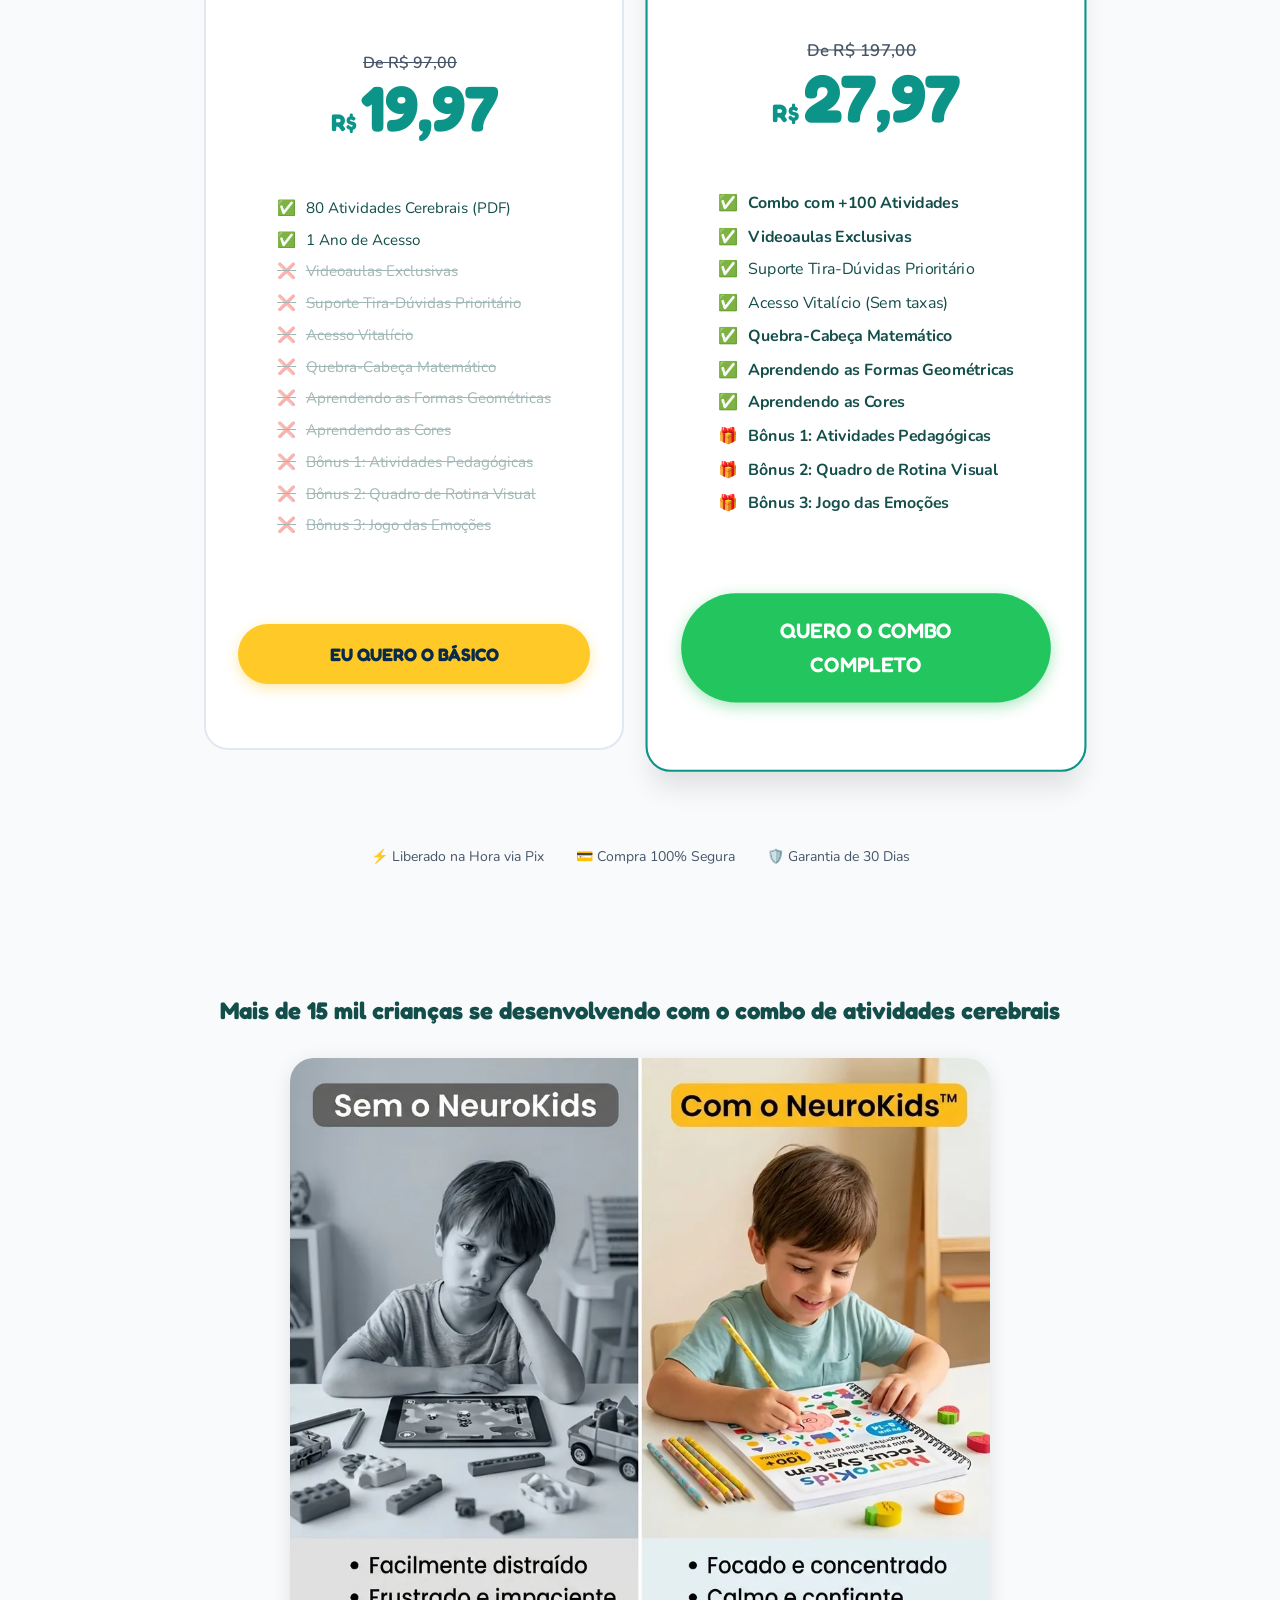
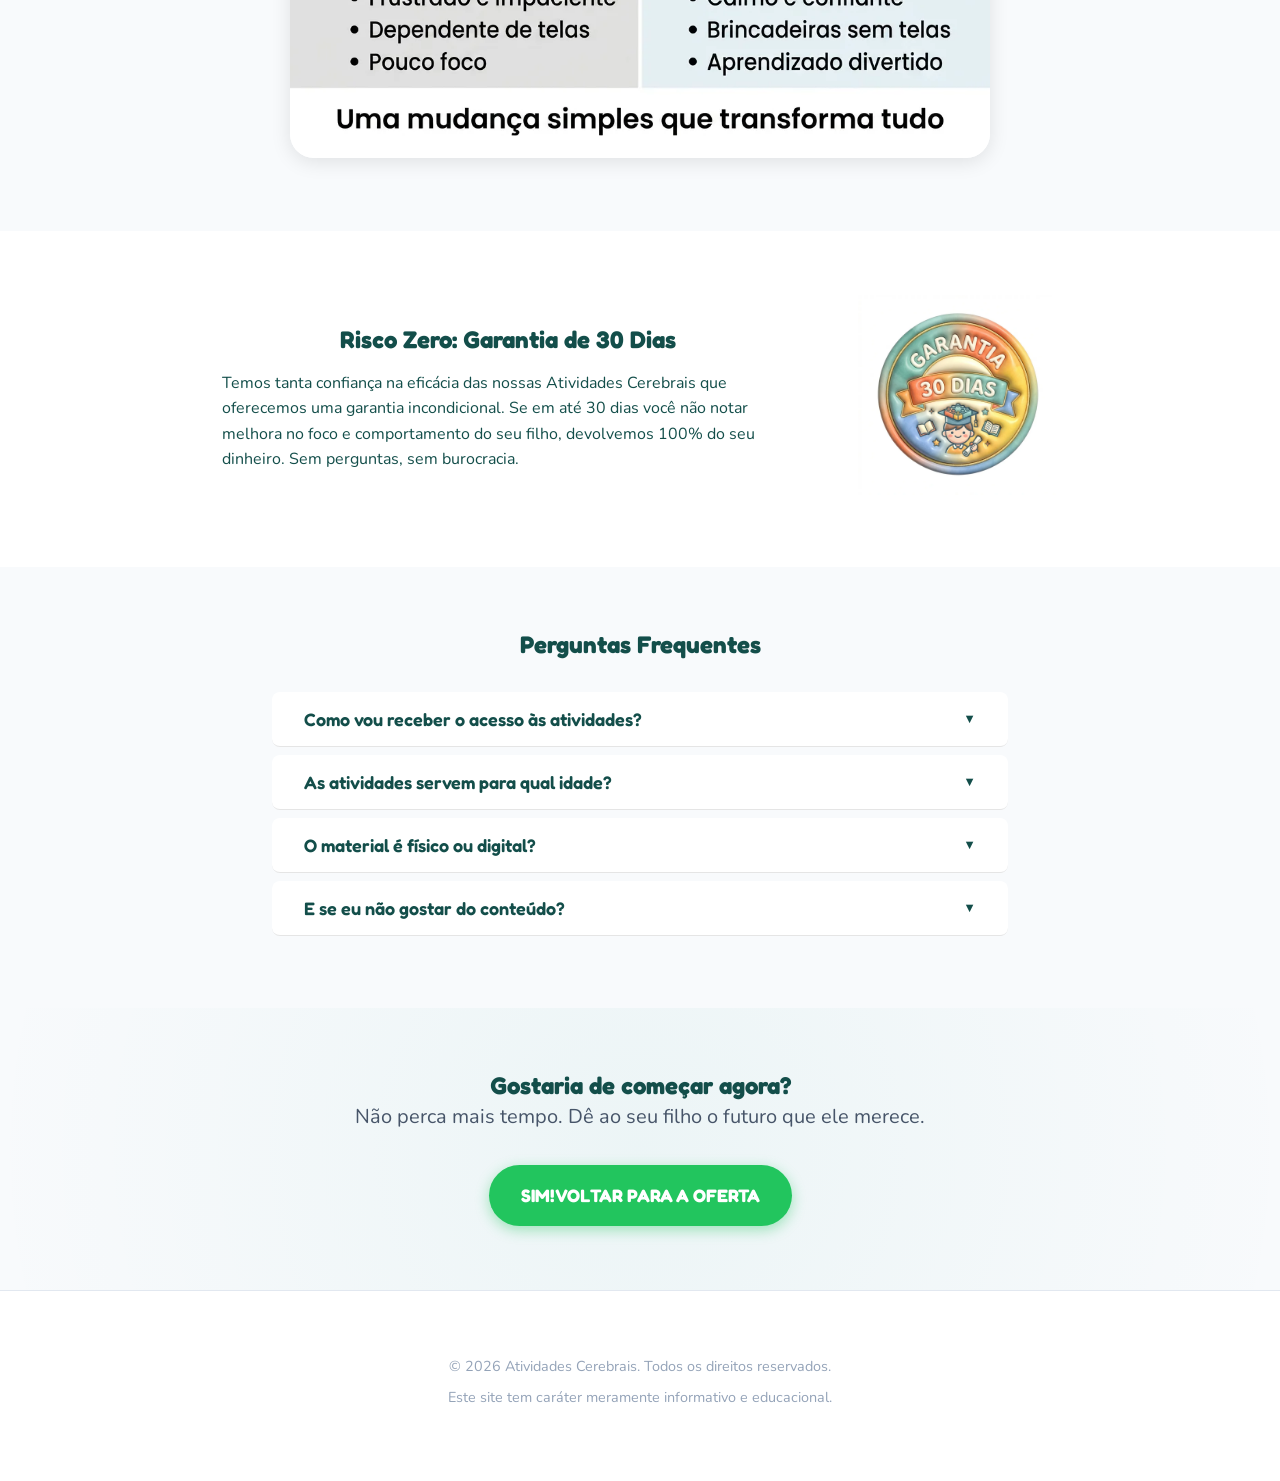
==== commit 3e77751f: "Add files via upload" ====
--- a/index.html
+++ b/index.html
@@ -53,7 +53,7 @@
     <header class="section hero">
         <div class="container grid-hero">
             <div class="hero-content reveal">
-                <h1>Mais de 100 <span class="text-gradient">atividades</span> para estimular foco, memória, raciocínio e coordenação de forma divertida</h1>
+                <h1>Essas atividades <span class="text-gradient">aumentam em 10 vezes</span> a concentração de uma criança</h1>
                 <p class="lead">Atividades visuais e práticas, prontas para imprimir, para transformar alguns minutos do dia em momentos de aprendizado e estímulo.</p>
             </div>
             <div class="hero-visual reveal delayed">
@@ -418,7 +418,7 @@
                             <span class="old-price">De R$ 197,00</span>
                             <div class="main-price">
                                 <span class="currency">R$</span>
-                                <span class="value">37,97</span>
+                                <span class="value">27,97</span>
                             </div>
                         </div>
                         <ul class="plan-features">
@@ -433,7 +433,7 @@
                             <li><span class="check">🎁</span> <strong>Bônus 2: Quadro de Rotina Visual</strong></li>
                             <li><span class="check">🎁</span> <strong>Bônus 3: Jogo das Emoções</strong></li>
                         </ul>
-                        <a href="https://lastlink.com/p/C712D1677/checkout-payment/" class="btn btn-success lg pulse">QUERO O COMBO COMPLETO</a>
+                        <a href="https://lastlink.com/p/C309876D9/checkout-payment/" class="btn btn-success lg pulse">QUERO O COMBO COMPLETO</a>
                     </div>
                 </div>
 
@@ -540,28 +540,7 @@
         </div>
     </section>
 
-    <!-- Order Upgrade Popup Modal (R$ 27,97 Offer) -->
-    <div class="upgrade-popup-overlay" id="upgrade-popup-overlay">
-        <div class="upgrade-popup-card compact">
-            <button class="upgrade-popup-close" id="upgrade-popup-close" aria-label="Fechar modal">×</button>
-            <div class="upgrade-popup-badge">🔥 OFERTA DE UPGRADE ÚNICA</div>
-            <h3 class="upgrade-popup-title">Leve o Plano Premium por apenas:</h3>
-
-            <div class="upgrade-popup-price-box">
-                <span class="upgrade-price-old">De R$ 197,00</span>
-                <span class="upgrade-price-current">R$ 27,97</span>
-                <span class="upgrade-price-tag">⚡ ECONOMIZE 85% SOMENTE AGORA</span>
-            </div>
-
-            <a href="https://lastlink.com/p/C309876D9/checkout-payment/" class="btn btn-primary upgrade-popup-btn" id="upgrade-popup-accept-btn">
-                SIM! QUERO O UPGRADE
-            </a>
-
-            <a href="https://lastlink.com/p/CFBC56D19/checkout-payment/" class="upgrade-popup-decline" id="upgrade-popup-decline-link">
-                Não, obrigado. Quero apenas o básico por R$ 19,97
-            </a>
-        </div>
-    </div>
+
 
     <footer>
         <div class="container">
--- a/style.css
+++ b/style.css
@@ -1672,154 +1672,3 @@
     }
 }
 
-/* Order Upgrade Popup Modal (Compact R$ 27,97 Offer) */
-.upgrade-popup-overlay {
-    position: fixed;
-    top: 0;
-    left: 0;
-    width: 100%;
-    height: 100%;
-    background: rgba(15, 23, 42, 0.85);
-    backdrop-filter: blur(6px);
-    z-index: 10000;
-    display: flex;
-    align-items: center;
-    justify-content: center;
-    padding: 1rem;
-    opacity: 0;
-    visibility: hidden;
-    transition: all 0.3s ease;
-}
-
-.upgrade-popup-overlay.active {
-    opacity: 1;
-    visibility: visible;
-}
-
-.upgrade-popup-card.compact {
-    background: #ffffff;
-    border-radius: 20px;
-    padding: 1.75rem 1.5rem;
-    max-width: 440px;
-    width: 100%;
-    position: relative;
-    text-align: center;
-    box-shadow: 0 20px 40px rgba(0, 0, 0, 0.25);
-    border: 2px solid var(--primary, #0d9488);
-    animation: modalPop 0.35s cubic-bezier(0.175, 0.885, 0.32, 1.275);
-}
-
-@keyframes modalPop {
-    0% { transform: scale(0.85); opacity: 0; }
-    100% { transform: scale(1); opacity: 1; }
-}
-
-.upgrade-popup-close {
-    position: absolute;
-    top: 0.75rem;
-    right: 1rem;
-    background: none;
-    border: none;
-    font-size: 1.5rem;
-    color: var(--text-muted, #64748b);
-    cursor: pointer;
-    line-height: 1;
-}
-
-.upgrade-popup-badge {
-    display: inline-block;
-    background: #7047B8;
-    color: #ffffff;
-    font-family: 'Fredoka', sans-serif;
-    font-weight: 700;
-    font-size: 0.75rem;
-    padding: 0.25rem 0.85rem;
-    border-radius: 999px;
-    margin-bottom: 0.6rem;
-    text-transform: uppercase;
-    letter-spacing: 0.5px;
-}
-
-.upgrade-popup-title {
-    font-size: 1.25rem;
-    color: var(--primary-dark, #0f766e);
-    margin-bottom: 0.5rem;
-    line-height: 1.25;
-}
-
-.upgrade-popup-desc {
-    font-size: 0.88rem;
-    color: var(--text-muted, #475569);
-    margin-bottom: 1rem;
-    line-height: 1.4;
-}
-
-.upgrade-popup-price-box {
-    margin-bottom: 1rem;
-    padding: 0.75rem 1rem;
-    background: #f8fafc;
-    border-radius: 14px;
-    border: 1px solid #e2e8f0;
-    display: flex;
-    flex-direction: column;
-    align-items: center;
-}
-
-.upgrade-price-old {
-    text-decoration: line-through;
-    color: var(--text-muted, #64748b);
-    font-size: 0.9rem;
-}
-
-.upgrade-price-current {
-    font-family: 'Fredoka', sans-serif;
-    font-size: 2.25rem;
-    font-weight: 700;
-    color: #082B4C;
-    line-height: 1.1;
-    margin: 0.1rem 0;
-}
-
-.upgrade-price-tag {
-    font-size: 0.8rem;
-    font-weight: 700;
-    color: #059669;
-}
-
-.upgrade-popup-btn {
-    width: 100%;
-    background: #22c55e !important;
-    color: #ffffff !important;
-    padding: 0.85rem 1.25rem;
-    font-size: 1.05rem;
-    box-shadow: 0 4px 14px rgba(34, 197, 94, 0.4);
-    margin-bottom: 0.75rem;
-    border-radius: 999px;
-    display: inline-block;
-    text-decoration: none;
-    font-weight: 800;
-}
-
-.upgrade-popup-decline {
-    display: block;
-    font-size: 0.8rem;
-    color: var(--text-muted, #64748b);
-    text-decoration: underline;
-    transition: color 0.2s;
-}
-
-.upgrade-popup-decline:hover {
-    color: var(--text-main, #0f172a);
-}
-
-@media (max-width: 480px) {
-    .upgrade-popup-card.compact {
-        padding: 1.25rem 1rem;
-    }
-    .upgrade-popup-title {
-        font-size: 1.1rem;
-    }
-    .upgrade-price-current {
-        font-size: 1.9rem;
-    }
-}
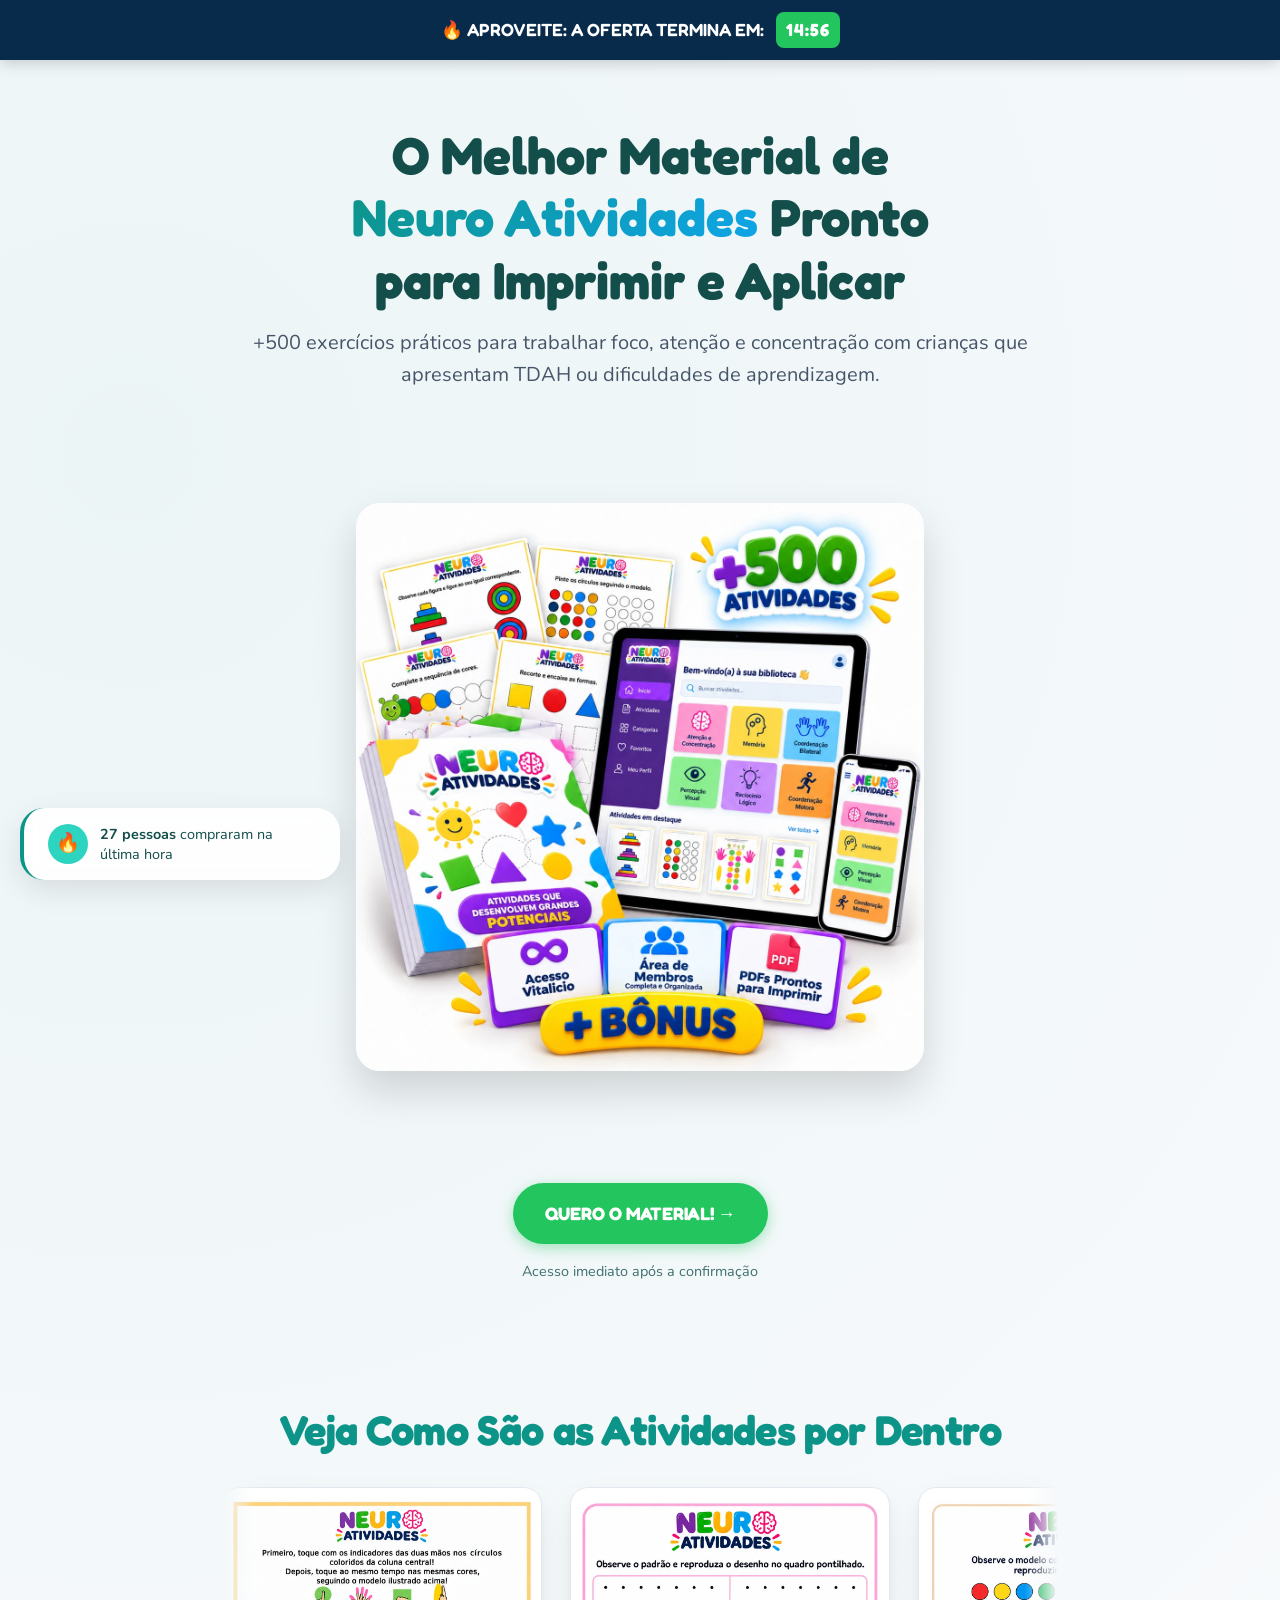
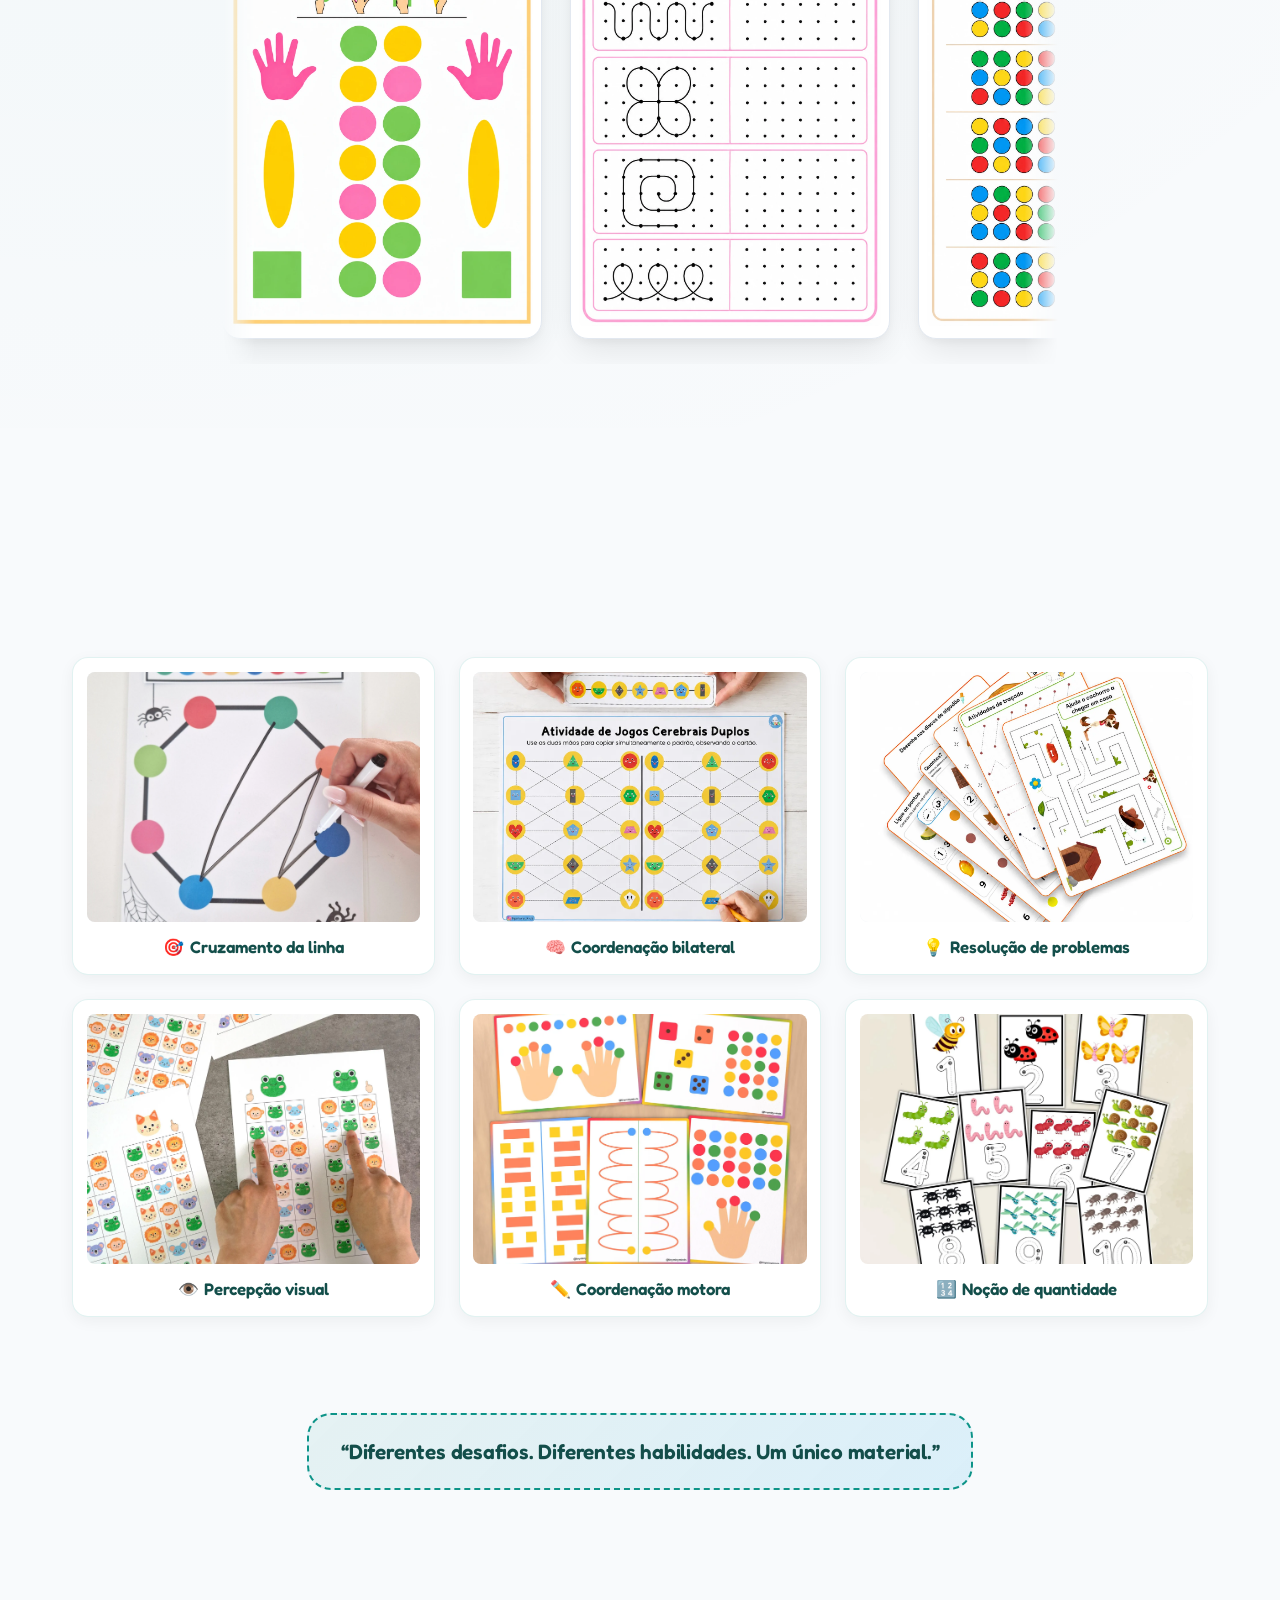
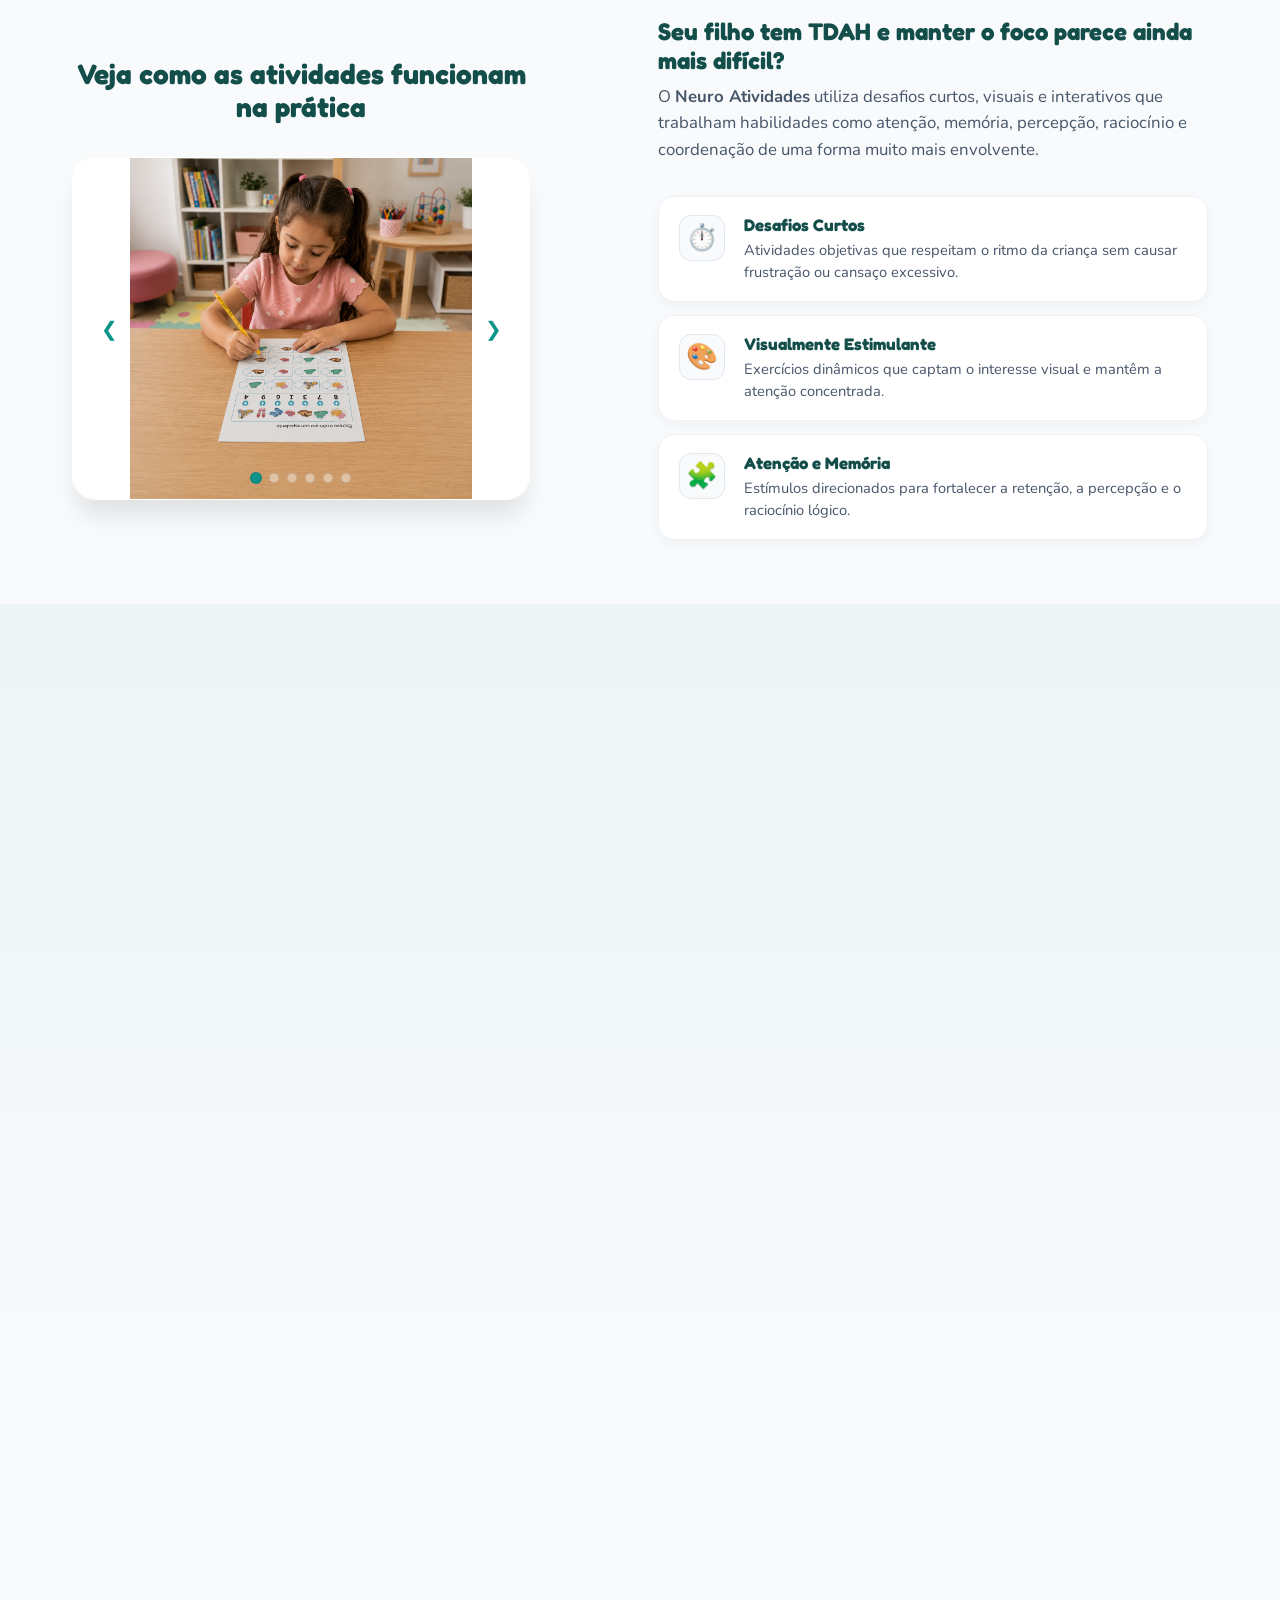
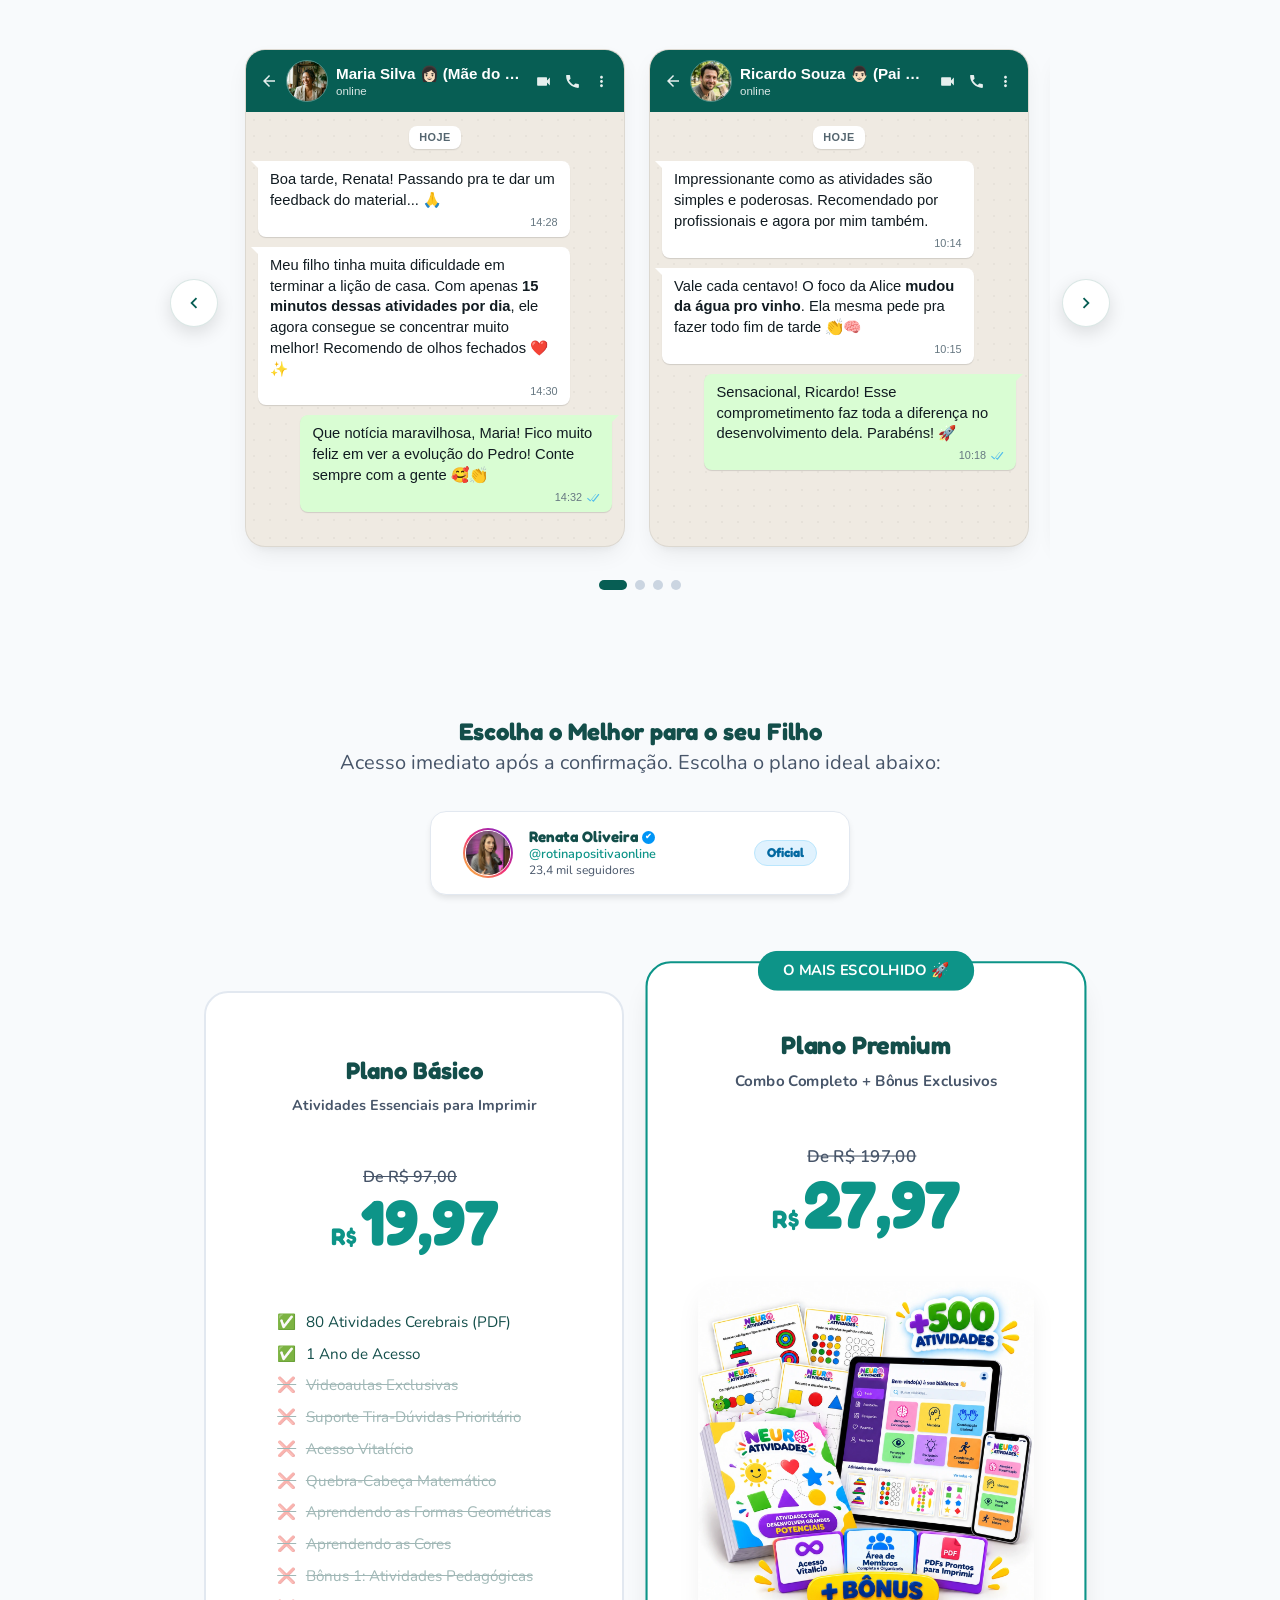
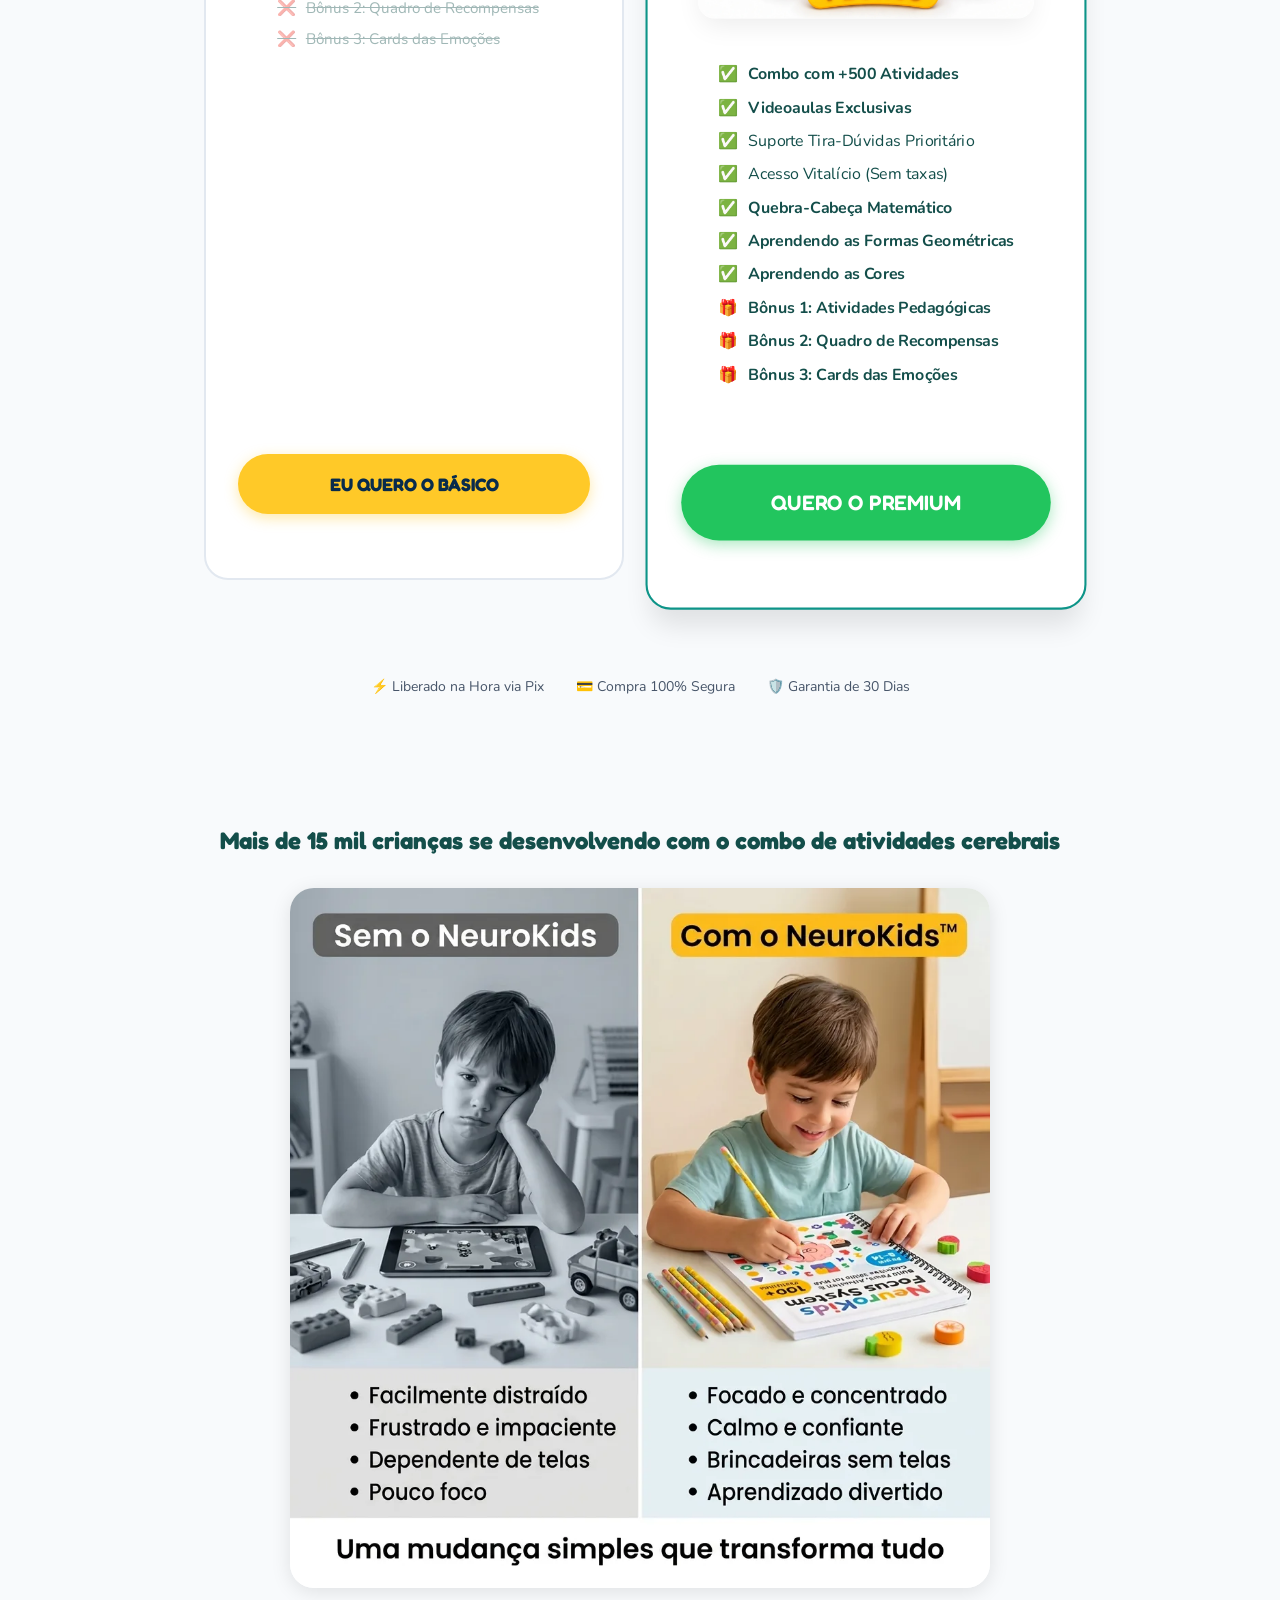
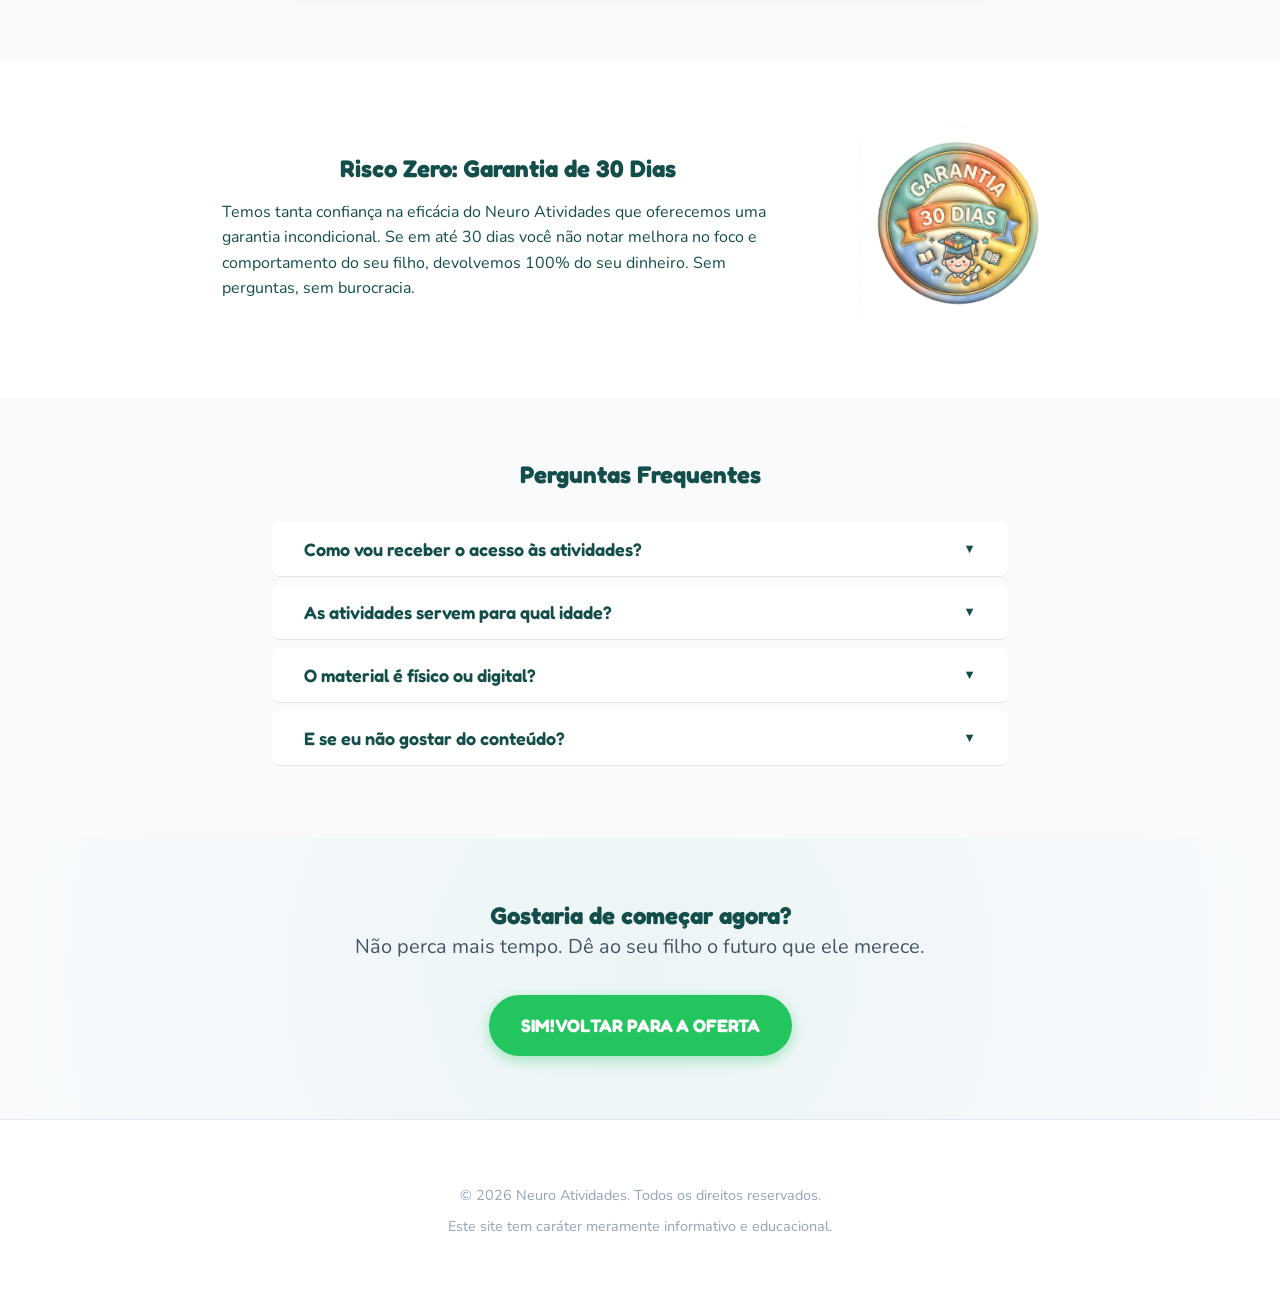
==== commit fab63225: "Add files via upload" ====
--- a/index.html
+++ b/index.html
@@ -4,10 +4,10 @@
 <head>
     <meta charset="UTF-8">
     <meta name="viewport" content="width=device-width, initial-scale=1.0">
-    <title>Atividades Cerebrais 2.0 - Potencialize o Foco do seu Filho</title>
+    <title>Neuro Atividades - Potencialize o Foco do seu Filho</title>
     <link rel="icon" type="image/webp" href="assets/favicon.webp">
     <meta name="description"
-        content="Descubra mais de 100 atividades cerebrais desenhadas para aumentar a concentração, foco e organização das crianças de forma divertida e eficaz.">
+        content="Descubra mais de 500 atividades cerebrais desenhadas para aumentar a concentração, foco e organização das crianças de forma divertida e eficaz.">
     <link rel="stylesheet" href="style.css">
     <!-- Meta Pixel Code -->
     <script>
@@ -24,6 +24,7 @@
             'https://connect.facebook.net/en_US/fbevents.js');
         fbq('init', '989077889145785');
         fbq('init', '1720215879241461');
+        fbq('init', '2361146014632061');
         fbq('track', 'PageView');
     </script>
     <noscript>
@@ -31,6 +32,8 @@
             src="https://www.facebook.com/tr?id=989077889145785&ev=PageView&noscript=1" />
         <img height="1" width="1" style="display:none"
             src="https://www.facebook.com/tr?id=1720215879241461&ev=PageView&noscript=1" />
+        <img height="1" width="1" style="display:none"
+            src="https://www.facebook.com/tr?id=2361146014632061&ev=PageView&noscript=1" />
     </noscript>
     <!-- End Meta Pixel Code -->
     <script src="https://cdn.utmify.com.br/scripts/utms/latest.js" data-utmify-prevent-xcod-sck
@@ -53,18 +56,46 @@
     <header class="section hero">
         <div class="container grid-hero">
             <div class="hero-content reveal">
-                <h1>Essas atividades <span class="text-gradient">aumentam em 10 vezes</span> a concentração de uma criança</h1>
-                <p class="lead">Atividades visuais e práticas, prontas para imprimir, para transformar alguns minutos do dia em momentos de aprendizado e estímulo.</p>
+                <h1>O Melhor Material de <span class="text-gradient">Neuro Atividades</span> Pronto para Imprimir e Aplicar</h1>
+                <p class="lead">+500 exercícios práticos para trabalhar foco, atenção e concentração com crianças que apresentam TDAH ou dificuldades de aprendizagem.</p>
             </div>
             <div class="hero-visual reveal delayed">
                 <div class="visual-wrapper">
-                    <img src="./assets/hero_main.webp?v=2" alt="Neuro-Jogos para TDAH" class="hero-img">
+                    <img src="./assets/mockup-app-premium.webp?v=2" alt="Combo Neuro Atividades Completo" class="hero-img">
                 </div>
             </div>
             <div class="hero-cta reveal">
                 <div class="cta-group">
-                    <a href="#oferta" class="btn btn-primary">QUERO AS +100 NEURO ATIVIDADES →</a>
+                    <a href="#oferta" class="btn btn-primary">QUERO O MATERIAL! →</a>
                     <p class="small-info">Acesso imediato após a confirmação</p>
+                </div>
+            </div>
+
+            <!-- Continuous Infinite Activities Carousel (Passa direto sem botão) -->
+            <div class="hero-marquee-wrapper reveal">
+                <h2 class="hero-marquee-title">Veja Como São as Atividades por Dentro</h2>
+                <div class="hero-marquee-track">
+                    <!-- Grupo 1 -->
+                    <div class="marquee-item"><img src="./assets/folha-atividade-01.webp" alt="Atividade 01" loading="lazy"></div>
+                    <div class="marquee-item"><img src="./assets/folha-atividade-02.webp" alt="Atividade 02" loading="lazy"></div>
+                    <div class="marquee-item"><img src="./assets/folha-atividade-03.webp" alt="Atividade 03" loading="lazy"></div>
+                    <div class="marquee-item"><img src="./assets/folha-atividade-04.webp" alt="Atividade 04" loading="lazy"></div>
+                    <div class="marquee-item"><img src="./assets/folha-atividade-05.webp" alt="Atividade 05" loading="lazy"></div>
+                    <div class="marquee-item"><img src="./assets/folha-atividade-06.webp" alt="Atividade 06" loading="lazy"></div>
+                    <div class="marquee-item"><img src="./assets/folha-atividade-07.webp" alt="Atividade 07" loading="lazy"></div>
+                    <div class="marquee-item"><img src="./assets/folha-atividade-08.webp" alt="Atividade 08" loading="lazy"></div>
+                    <div class="marquee-item"><img src="./assets/folha-atividade-09.webp" alt="Atividade 09" loading="lazy"></div>
+
+                    <!-- Grupo 2 (Duplicado para loop infinito contínuo e sem emendas) -->
+                    <div class="marquee-item" aria-hidden="true"><img src="./assets/folha-atividade-01.webp" alt="" loading="lazy"></div>
+                    <div class="marquee-item" aria-hidden="true"><img src="./assets/folha-atividade-02.webp" alt="" loading="lazy"></div>
+                    <div class="marquee-item" aria-hidden="true"><img src="./assets/folha-atividade-03.webp" alt="" loading="lazy"></div>
+                    <div class="marquee-item" aria-hidden="true"><img src="./assets/folha-atividade-04.webp" alt="" loading="lazy"></div>
+                    <div class="marquee-item" aria-hidden="true"><img src="./assets/folha-atividade-05.webp" alt="" loading="lazy"></div>
+                    <div class="marquee-item" aria-hidden="true"><img src="./assets/folha-atividade-06.webp" alt="" loading="lazy"></div>
+                    <div class="marquee-item" aria-hidden="true"><img src="./assets/folha-atividade-07.webp" alt="" loading="lazy"></div>
+                    <div class="marquee-item" aria-hidden="true"><img src="./assets/folha-atividade-08.webp" alt="" loading="lazy"></div>
+                    <div class="marquee-item" aria-hidden="true"><img src="./assets/folha-atividade-09.webp" alt="" loading="lazy"></div>
                 </div>
             </div>
         </div>
@@ -73,7 +104,7 @@
     <!-- Activities / Skills Section -->
     <section id="habilidades" class="section bg-alt">
         <div class="container text-center">
-            <h2 class="reveal">Não são apenas folhas para imprimir</h2>
+            <h2 class="reveal">Material organizado e pronto para aplicar</h2>
             <p class="lead reveal" style="max-width: 780px; margin: var(--space-xs) auto var(--space-lg) auto;">
                 Cada atividade foi pensada para estimular uma habilidade diferente, com desafios de memória, lógica, percepção visual, coordenação motora, pareamento e atenção.
             </p>
@@ -149,6 +180,7 @@
                         <img src="./assets/Atividade 03.webp" class="carousel-slide" alt="Criança realizando atividade 3">
                         <img src="./assets/Atividades 04.webp" class="carousel-slide" alt="Criança realizando atividade 4">
                         <img src="./assets/Atividade 05.webp" class="carousel-slide" alt="Criança realizando atividade 5">
+                        <img src="./assets/plataforma-neuroatividades.webp" class="carousel-slide" alt="Atividades e plataforma Neuro Atividades na prática">
                     </div>
                     <div class="carousel-nav">
                         <button class="carousel-prev" aria-label="Anterior">❮</button>
@@ -158,32 +190,31 @@
                 </div>
             </div>
             <div class="foundation-content">
-                <h2>Por que estas atividades são fundamentais? 🧠</h2>
-                <p class="lead">Entenda a ciência por trás da transformação do seu filho.</p>
+                <h2>Seu filho tem TDAH e manter o foco parece ainda mais difícil?</h2>
+                <p style="font-size: 1.05rem; color: var(--text-muted); line-height: 1.6; margin-bottom: var(--space-md); margin-top: var(--space-xs);">
+                    O <strong>Neuro Atividades</strong> utiliza desafios curtos, visuais e interativos que trabalham habilidades como atenção, memória, percepção, raciocínio e coordenação de uma forma muito mais envolvente.
+                </p>
                 <div class="foundation-grid">
                     <div class="foundation-item">
-                        <div class="icon">⚡</div>
-                        <h4>Neuroplasticidade</h4>
-                        <p>O cérebro da criança é como uma esponja. Estimulamos as áreas certas para criar novos
-                            caminhos neurais de foco.</p>
+                        <div class="icon">⏱️</div>
+                        <div class="foundation-text">
+                            <h4>Desafios Curtos</h4>
+                            <p>Atividades objetivas que respeitam o ritmo da criança sem causar frustração ou cansaço excessivo.</p>
+                        </div>
                     </div>
                     <div class="foundation-item">
-                        <div class="icon">🎯</div>
-                        <h4>Regulação de Dopamina</h4>
-                        <p>Atividades lúdicas liberam micro-doses de dopamina, o combustível natural que mantém a
-                            criança engajada.</p>
+                        <div class="icon">🎨</div>
+                        <div class="foundation-text">
+                            <h4>Visualmente Estimulante</h4>
+                            <p>Exercícios dinâmicos que captam o interesse visual e mantêm a atenção concentrada.</p>
+                        </div>
                     </div>
                     <div class="foundation-item">
-                        <div class="icon">🧭</div>
-                        <h4>Estrutura e Rotina</h4>
-                        <p>Transformamos o caos mental em clareza, reduzindo drasticamente a ansiedade e a
-                            impulsividade.</p>
-                    </div>
-                    <div class="foundation-item">
-                        <div class="icon">📈</div>
-                        <h4>Foco Progressivo</h4>
-                        <p>Treinamos o cérebro para permanecer em tarefas por períodos cada vez maiores, de forma leve.
-                        </p>
+                        <div class="icon">🧩</div>
+                        <div class="foundation-text">
+                            <h4>Atenção e Memória</h4>
+                            <p>Estímulos direcionados para fortalecer a retenção, a percepção e o raciocínio lógico.</p>
+                        </div>
                     </div>
                 </div>
             </div>
@@ -211,10 +242,10 @@
                 <div class="bonus-card glass reveal">
                     <span class="bonus-badge">BÔNUS 02</span>
                     <div class="bonus-img">
-                        <img src="./assets/bonus_2.webp?v=2" alt="Bônus 02">
-                    </div>
-                    <h3>Quadro de Rotina Especial</h3>
-                    <p>Organize o dia do seu filho de forma visual para reduzir a ansiedade.</p>
+                        <img src="./assets/bonus_2.webp?v=3" alt="Bônus 02 - Quadro de Recompensas">
+                    </div>
+                    <h3>Quadro de Recompensas</h3>
+                    <p>Incentive o bom comportamento, foco e cumprimento de tarefas diárias de forma lúdica e motivadora.</p>
                     <div class="bonus-pricing">
                         <span class="old-price">De R$ 27,00</span>
                         <span class="free-today">| Grátis Hoje</span>
@@ -223,10 +254,10 @@
                 <div class="bonus-card glass reveal">
                     <span class="bonus-badge">BÔNUS 03</span>
                     <div class="bonus-img">
-                        <img src="./assets/bonus_3.webp?v=2" alt="Bônus 03">
-                    </div>
-                    <h3>Jogo das Emoções: Divertidamente</h3>
-                    <p>Ajude seu filho a identificar e expressar sentimentos de forma divertida.</p>
+                        <img src="./assets/bonus_3.webp?v=3" alt="Bônus 03 - Cards das Emoções">
+                    </div>
+                    <h3>Cards das Emoções: Divertidamente</h3>
+                    <p>Ajude as crianças a identificar e expressar sentimentos brincando com os personagens mais queridos.</p>
                     <div class="bonus-pricing">
                         <span class="old-price">De R$ 37,00</span>
                         <span class="free-today">| Grátis Hoje</span>
@@ -236,126 +267,227 @@
         </div>
     </section>
     
-    <!-- App Preview Section (NEW) -->
-    <section id="premium-app" class="section app-preview">
-        <div class="container">
-            <div class="app-content-grid">
-                <div class="app-text reveal">
-                    <span class="app-badge">PRÉ-VENDA EXCLUSIVA 🚀</span>
-                    <h2>Conheça o <span>App Interativo</span> Atividades Cerebrais</h2>
-                    <p>Estamos elevando a estimulação neurocognitiva para o próximo nível. Nosso novo aplicativo (em breve no Beta) foi desenhado para transformar o tablet em uma poderosa ferramenta de desenvolvimento.</p>
-                    <ul class="app-features">
-                        <li><span class="feat-emoji">🎯</span> <div class="feat-content"><b>Exercícios Gamificados:</b> Foco, Memória e Lógica.</div></li>
-                        <li><span class="feat-emoji">📊</span> <div class="feat-content"><b>Relatórios para Pais:</b> Acompanhe o progresso em tempo real.</div></li>
-                        <li><span class="feat-emoji">🏆</span> <div class="feat-content"><b>Sistema de Conquistas:</b> Medalhas que motivam a criança.</div></li>
-                        <li><span class="feat-emoji">🧠</span> <div class="feat-content"><b>Neuro-ajustes:</b> Níveis que se adaptam ao ritmo do aluno.</div></li>
-                    </ul>
-                    <p class="app-hint hide-mobile">Garanta o acesso antecipado hoje escolhendo o <b>Plano Premium</b>!</p>
-                </div>
-                <div class="app-mockup reveal">
-                    <img src="./mockup-app-premium.png" alt="Mockup App Atividades Cerebrais" class="floating">
-                    <p class="app-hint show-mobile">Garanta o acesso antecipado hoje escolhendo o <b>Plano Premium</b>!</p>
-                </div>
-            </div>
-        </div>
-    </section>
-
-    <!-- Testimonials Section -->
+    <!-- Testimonials Section (WhatsApp Chat Style) -->
     <section id="depoimentos" class="section">
         <div class="container text-center">
-            <h2 class="reveal">O que os Pais Estão Dizendo</h2>
-                <div class="testimonials-grid">
-                    <!-- Depoimento 1 -->
-                    <div class="social-card reveal">
-                        <div class="social-header">
-                            <img src="./assets/parent_1.webp" alt="Maria Silva" class="social-avatar">
-                            <div class="social-meta">
-                                <p class="social-name">Maria Silva <span class="verified-badge">✔</span></p>
-                                <p class="social-context">Mãe do Pedro • há 2 sem.</p>
+            <h2 class="reveal">O que os Pais Estão Dizendo no WhatsApp 💬</h2>
+            <p class="lead reveal" style="max-width: 680px; margin: var(--space-xs) auto var(--space-lg) auto;">
+                Veja os relatos e feedbacks espontâneos de famílias e profissionais que já utilizam o Neuro Atividades no dia a dia:
+            </p>
+            <div class="testim-carousel-container reveal">
+                <div class="testim-carousel-wrapper">
+                    <button class="testim-carousel-btn prev" id="testimPrevBtn" aria-label="Depoimento Anterior">
+                        <svg viewBox="0 0 24 24" width="22" height="22"><path fill="currentColor" d="M15.41 7.41L14 6l-6 6 6 6 1.41-1.41L10.83 12z"/></svg>
+                    </button>
+
+                    <div class="testim-carousel-viewport" id="testimonialsViewport">
+                        <div class="testim-carousel-track" id="testimonialsTrack">
+                            <!-- Conversa WhatsApp 1: Maria Silva -->
+                            <div class="testim-carousel-slide">
+                                <div class="wa-chat-card">
+                                    <div class="wa-chat-header">
+                                        <div class="wa-header-left">
+                                            <span class="wa-back-btn">
+                                                <svg viewBox="0 0 24 24" width="18" height="18"><path fill="currentColor" d="M20 11H7.83l5.59-5.59L12 4l-8 8 8 8 1.41-1.41L7.83 13H20v-2z"/></svg>
+                                            </span>
+                                            <img src="./assets/parent_1.webp" alt="Maria Silva" class="wa-header-avatar">
+                                            <div class="wa-header-info">
+                                                <span class="wa-contact-name">Maria Silva 👩🏻 (Mãe do Pedro)</span>
+                                                <span class="wa-contact-status">online</span>
+                                            </div>
+                                        </div>
+                                        <div class="wa-header-actions">
+                                            <svg viewBox="0 0 24 24"><path d="M17 10.5V7c0-.55-.45-1-1-1H4c-.55 0-1 .45-1 1v10c0 .55.45 1 1 1h12c.55 0 1-.45 1-1v-3.5l4 4v-11l-4 4z"/></svg>
+                                            <svg viewBox="0 0 24 24"><path d="M20.01 15.38c-1.23 0-2.42-.2-3.53-.56a.977.977 0 0 0-1.01.24l-1.57 1.97c-2.83-1.35-5.48-3.9-6.89-6.83l1.95-1.66c.27-.28.35-.67.24-1.02-.37-1.11-.56-2.3-.56-3.53 0-.54-.45-.99-.99-.99H4.19C3.65 3 3 3.24 3 3.99 3 13.28 10.73 21 20.01 21c.71 0 .99-.63.99-1.18v-3.45c0-.54-.45-.99-.99-.99z"/></svg>
+                                            <svg viewBox="0 0 24 24"><path d="M12 8c1.1 0 2-.9 2-2s-.9-2-2-2-2 .9-2 2 .9 2 2 2zm0 2c-1.1 0-2 .9-2 2s.9 2 2 2 2-.9 2-2-.9-2-2-2zm0 6c-1.1 0-2 .9-2 2s.9 2 2 2 2-.9 2-2-.9-2-2-2z"/></svg>
+                                        </div>
+                                    </div>
+                                    <div class="wa-chat-body">
+                                        <div class="wa-date-pill">Hoje</div>
+                                        <!-- Mensagem Recebida -->
+                                        <div class="wa-message incoming">
+                                            <p class="wa-message-text">Boa tarde, Renata! Passando pra te dar um feedback do material... 🙏</p>
+                                            <span class="wa-message-meta">14:28</span>
+                                        </div>
+                                        <div class="wa-message incoming">
+                                            <p class="wa-message-text">Meu filho tinha muita dificuldade em terminar a lição de casa. Com apenas <strong>15 minutos dessas atividades por dia</strong>, ele agora consegue se concentrar muito melhor! Recomendo de olhos fechados ❤️✨</p>
+                                            <span class="wa-message-meta">14:30</span>
+                                        </div>
+                                        <!-- Resposta Enviada -->
+                                        <div class="wa-message outgoing">
+                                            <p class="wa-message-text">Que notícia maravilhosa, Maria! Fico muito feliz em ver a evolução do Pedro! Conte sempre com a gente 🥰👏</p>
+                                            <span class="wa-message-meta">
+                                                14:32
+                                                <span class="wa-check-blue">
+                                                    <svg viewBox="0 0 16 15"><path d="M15.01 3.316l-.478-.372a.365.365 0 0 0-.51.063L8.666 9.879a.32.32 0 0 1-.484.033l-.358-.325a.319.319 0 0 0-.484.032l-.378.483a.418.418 0 0 0 .036.541l1.32 1.266c.143.14.376.136.514-.009l6.249-8.077a.412.412 0 0 0-.071-.507zM11.69 3.391l-.478-.372a.365.365 0 0 0-.51.063L5.346 9.879a.32.32 0 0 1-.484.033L2.294 7.42a.418.418 0 0 0-.541.036l-.378.483a.32.32 0 0 0 .032.484l3.14 2.894c.143.14.376.136.514-.009l6.249-8.077a.412.412 0 0 0-.07-.507z"/></svg>
+                                                </span>
+                                            </span>
+                                        </div>
+                                    </div>
+                                </div>
                             </div>
-                            <span class="social-more">•••</span>
+
+                            <!-- Conversa WhatsApp 2: Ricardo Souza -->
+                            <div class="testim-carousel-slide">
+                                <div class="wa-chat-card">
+                                    <div class="wa-chat-header">
+                                        <div class="wa-header-left">
+                                            <span class="wa-back-btn">
+                                                <svg viewBox="0 0 24 24" width="18" height="18"><path fill="currentColor" d="M20 11H7.83l5.59-5.59L12 4l-8 8 8 8 1.41-1.41L7.83 13H20v-2z"/></svg>
+                                            </span>
+                                            <img src="./assets/parent_2.webp" alt="Ricardo Souza" class="wa-header-avatar">
+                                            <div class="wa-header-info">
+                                                <span class="wa-contact-name">Ricardo Souza 👨🏻 (Pai da Alice)</span>
+                                                <span class="wa-contact-status">online</span>
+                                            </div>
+                                        </div>
+                                        <div class="wa-header-actions">
+                                            <svg viewBox="0 0 24 24"><path d="M17 10.5V7c0-.55-.45-1-1-1H4c-.55 0-1 .45-1 1v10c0 .55.45 1 1 1h12c.55 0 1-.45 1-1v-3.5l4 4v-11l-4 4z"/></svg>
+                                            <svg viewBox="0 0 24 24"><path d="M20.01 15.38c-1.23 0-2.42-.2-3.53-.56a.977.977 0 0 0-1.01.24l-1.57 1.97c-2.83-1.35-5.48-3.9-6.89-6.83l1.95-1.66c.27-.28.35-.67.24-1.02-.37-1.11-.56-2.3-.56-3.53 0-.54-.45-.99-.99-.99H4.19C3.65 3 3 3.24 3 3.99 3 13.28 10.73 21 20.01 21c.71 0 .99-.63.99-1.18v-3.45c0-.54-.45-.99-.99-.99z"/></svg>
+                                            <svg viewBox="0 0 24 24"><path d="M12 8c1.1 0 2-.9 2-2s-.9-2-2-2-2 .9-2 2 .9 2 2 2zm0 2c-1.1 0-2 .9-2 2s.9 2 2 2 2-.9 2-2-.9-2-2-2zm0 6c-1.1 0-2 .9-2 2s.9 2 2 2 2-.9 2-2-.9-2-2-2z"/></svg>
+                                        </div>
+                                    </div>
+                                    <div class="wa-chat-body">
+                                        <div class="wa-date-pill">Hoje</div>
+                                        <!-- Mensagem Recebida -->
+                                        <div class="wa-message incoming">
+                                            <p class="wa-message-text">Impressionante como as atividades são simples e poderosas. Recomendado por profissionais e agora por mim também.</p>
+                                            <span class="wa-message-meta">10:14</span>
+                                        </div>
+                                        <div class="wa-message incoming">
+                                            <p class="wa-message-text">Vale cada centavo! O foco da Alice <strong>mudou da água pro vinho</strong>. Ela mesma pede pra fazer todo fim de tarde 👏🧠</p>
+                                            <span class="wa-message-meta">10:15</span>
+                                        </div>
+                                        <!-- Resposta Enviada -->
+                                        <div class="wa-message outgoing">
+                                            <p class="wa-message-text">Sensacional, Ricardo! Esse comprometimento faz toda a diferença no desenvolvimento dela. Parabéns! 🚀</p>
+                                            <span class="wa-message-meta">
+                                                10:18
+                                                <span class="wa-check-blue">
+                                                    <svg viewBox="0 0 16 15"><path d="M15.01 3.316l-.478-.372a.365.365 0 0 0-.51.063L8.666 9.879a.32.32 0 0 1-.484.033l-.358-.325a.319.319 0 0 0-.484.032l-.378.483a.418.418 0 0 0 .036.541l1.32 1.266c.143.14.376.136.514-.009l6.249-8.077a.412.412 0 0 0-.071-.507zM11.69 3.391l-.478-.372a.365.365 0 0 0-.51.063L5.346 9.879a.32.32 0 0 1-.484.033L2.294 7.42a.418.418 0 0 0-.541.036l-.378.483a.32.32 0 0 0 .032.484l3.14 2.894c.143.14.376.136.514-.009l6.249-8.077a.412.412 0 0 0-.07-.507z"/></svg>
+                                                </span>
+                                            </span>
+                                        </div>
+                                    </div>
+                                </div>
+                            </div>
+
+                            <!-- Conversa WhatsApp 3: Ana Oliveira -->
+                            <div class="testim-carousel-slide">
+                                <div class="wa-chat-card">
+                                    <div class="wa-chat-header">
+                                        <div class="wa-header-left">
+                                            <span class="wa-back-btn">
+                                                <svg viewBox="0 0 24 24" width="18" height="18"><path fill="currentColor" d="M20 11H7.83l5.59-5.59L12 4l-8 8 8 8 1.41-1.41L7.83 13H20v-2z"/></svg>
+                                            </span>
+                                            <img src="./assets/parent_3.webp" alt="Ana Oliveira" class="wa-header-avatar">
+                                            <div class="wa-header-info">
+                                                <span class="wa-contact-name">Ana Oliveira 👩🏼 (Mãe do Lucas)</span>
+                                                <span class="wa-contact-status">visto por último hoje às 16:48</span>
+                                            </div>
+                                        </div>
+                                        <div class="wa-header-actions">
+                                            <svg viewBox="0 0 24 24"><path d="M17 10.5V7c0-.55-.45-1-1-1H4c-.55 0-1 .45-1 1v10c0 .55.45 1 1 1h12c.55 0 1-.45 1-1v-3.5l4 4v-11l-4 4z"/></svg>
+                                            <svg viewBox="0 0 24 24"><path d="M20.01 15.38c-1.23 0-2.42-.2-3.53-.56a.977.977 0 0 0-1.01.24l-1.57 1.97c-2.83-1.35-5.48-3.9-6.89-6.83l1.95-1.66c.27-.28.35-.67.24-1.02-.37-1.11-.56-2.3-.56-3.53 0-.54-.45-.99-.99-.99H4.19C3.65 3 3 3.24 3 3.99 3 13.28 10.73 21 20.01 21c.71 0 .99-.63.99-1.18v-3.45c0-.54-.45-.99-.99-.99z"/></svg>
+                                            <svg viewBox="0 0 24 24"><path d="M12 8c1.1 0 2-.9 2-2s-.9-2-2-2-2 .9-2 2 .9 2 2 2zm0 2c-1.1 0-2 .9-2 2s.9 2 2 2 2-.9 2-2-.9-2-2-2zm0 6c-1.1 0-2 .9-2 2s.9 2 2 2 2-.9 2-2-.9-2-2-2z"/></svg>
+                                        </div>
+                                    </div>
+                                    <div class="wa-chat-body">
+                                        <div class="wa-date-pill">Ontem</div>
+                                        <!-- Mensagem com Áudio Simulado -->
+                                        <div class="wa-message incoming">
+                                            <div class="wa-audio-box">
+                                                <div class="wa-audio-play">
+                                                    <svg viewBox="0 0 24 24"><path d="M8 5v14l11-7z"/></svg>
+                                                </div>
+                                                <div class="wa-audio-waves">
+                                                    <span style="height: 8px;"></span>
+                                                    <span style="height: 16px;"></span>
+                                                    <span style="height: 12px;"></span>
+                                                    <span style="height: 22px;"></span>
+                                                    <span style="height: 14px;"></span>
+                                                    <span style="height: 18px;"></span>
+                                                    <span style="height: 10px;"></span>
+                                                    <span style="height: 20px;"></span>
+                                                    <span style="height: 15px;"></span>
+                                                    <span style="height: 8px;"></span>
+                                                </div>
+                                                <span class="wa-audio-duration">0:32</span>
+                                            </div>
+                                            <span class="wa-message-meta">16:40</span>
+                                        </div>
+                                        <div class="wa-message incoming">
+                                            <p class="wa-message-text">As atividades são super fáceis de aplicar e meu filho adora. Notei que ele está muito mais calmo e participativo nas tarefas escolares! <strong>Melhor investimento que fiz este ano.</strong></p>
+                                            <span class="wa-message-meta">16:42</span>
+                                        </div>
+                                        <!-- Resposta Enviada -->
+                                        <div class="wa-message outgoing">
+                                            <p class="wa-message-text">Coisa linda demais de ouvir, Ana! É exatamente essa autonomia e calma que buscamos proporcionar. Gratidão! ❤️</p>
+                                            <span class="wa-message-meta">
+                                                16:45
+                                                <span class="wa-check-blue">
+                                                    <svg viewBox="0 0 16 15"><path d="M15.01 3.316l-.478-.372a.365.365 0 0 0-.51.063L8.666 9.879a.32.32 0 0 1-.484.033l-.358-.325a.319.319 0 0 0-.484.032l-.378.483a.418.418 0 0 0 .036.541l1.32 1.266c.143.14.376.136.514-.009l6.249-8.077a.412.412 0 0 0-.071-.507zM11.69 3.391l-.478-.372a.365.365 0 0 0-.51.063L5.346 9.879a.32.32 0 0 1-.484.033L2.294 7.42a.418.418 0 0 0-.541.036l-.378.483a.32.32 0 0 0 .032.484l3.14 2.894c.143.14.376.136.514-.009l6.249-8.077a.412.412 0 0 0-.07-.507z"/></svg>
+                                                </span>
+                                            </span>
+                                        </div>
+                                    </div>
+                                </div>
+                            </div>
+
+                            <!-- Conversa WhatsApp 4: Profª Elaine Santos -->
+                            <div class="testim-carousel-slide">
+                                <div class="wa-chat-card">
+                                    <div class="wa-chat-header">
+                                        <div class="wa-header-left">
+                                            <span class="wa-back-btn">
+                                                <svg viewBox="0 0 24 24" width="18" height="18"><path fill="currentColor" d="M20 11H7.83l5.59-5.59L12 4l-8 8 8 8 1.41-1.41L7.83 13H20v-2z"/></svg>
+                                            </span>
+                                            <img src="./assets/teacher_avatar.webp" alt="Profª Elaine Santos" class="wa-header-avatar">
+                                            <div class="wa-header-info">
+                                                <span class="wa-contact-name">Profª Elaine Santos 👩🏽‍🏫 (Psicopedagoga)</span>
+                                                <span class="wa-contact-status">online</span>
+                                            </div>
+                                        </div>
+                                        <div class="wa-header-actions">
+                                            <svg viewBox="0 0 24 24"><path d="M17 10.5V7c0-.55-.45-1-1-1H4c-.55 0-1 .45-1 1v10c0 .55.45 1 1 1h12c.55 0 1-.45 1-1v-3.5l4 4v-11l-4 4z"/></svg>
+                                            <svg viewBox="0 0 24 24"><path d="M20.01 15.38c-1.23 0-2.42-.2-3.53-.56a.977.977 0 0 0-1.01.24l-1.57 1.97c-2.83-1.35-5.48-3.9-6.89-6.83l1.95-1.66c.27-.28.35-.67.24-1.02-.37-1.11-.56-2.3-.56-3.53 0-.54-.45-.99-.99-.99H4.19C3.65 3 3 3.24 3 3.99 3 13.28 10.73 21 20.01 21c.71 0 .99-.63.99-1.18v-3.45c0-.54-.45-.99-.99-.99z"/></svg>
+                                            <svg viewBox="0 0 24 24"><path d="M12 8c1.1 0 2-.9 2-2s-.9-2-2-2-2 .9-2 2 .9 2 2 2zm0 2c-1.1 0-2 .9-2 2s.9 2 2 2 2-.9 2-2-.9-2-2-2zm0 6c-1.1 0-2 .9-2 2s.9 2 2 2 2-.9 2-2-.9-2-2-2z"/></svg>
+                                        </div>
+                                    </div>
+                                    <div class="wa-chat-body">
+                                        <div class="wa-date-pill">Hoje</div>
+                                        <!-- Mensagem Recebida -->
+                                        <div class="wa-message incoming">
+                                            <p class="wa-message-text">Como profissional da área, vejo diariamente a dificuldade dos pais. Este combo é um divisor de águas!</p>
+                                            <span class="wa-message-meta">18:18</span>
+                                        </div>
+                                        <div class="wa-message incoming">
+                                            <p class="wa-message-text">Utiliza métodos lúdicos que engajam a criança e estimulam as áreas certas do cérebro. Aplico com meus alunos e <strong>os resultados são visíveis</strong>! Parabéns pelo projeto 👏</p>
+                                            <span class="wa-message-meta">18:20</span>
+                                        </div>
+                                        <!-- Resposta Enviada -->
+                                        <div class="wa-message outgoing">
+                                            <p class="wa-message-text">Muito obrigado pelo reconhecimento, Elaine! Ter o respaldo de profissionais da educação e saúde como você é a nossa maior validação 🎓📚</p>
+                                            <span class="wa-message-meta">
+                                                18:22
+                                                <span class="wa-check-blue">
+                                                    <svg viewBox="0 0 16 15"><path d="M15.01 3.316l-.478-.372a.365.365 0 0 0-.51.063L8.666 9.879a.32.32 0 0 1-.484.033l-.358-.325a.319.319 0 0 0-.484.032l-.378.483a.418.418 0 0 0 .036.541l1.32 1.266c.143.14.376.136.514-.009l6.249-8.077a.412.412 0 0 0-.071-.507zM11.69 3.391l-.478-.372a.365.365 0 0 0-.51.063L5.346 9.879a.32.32 0 0 1-.484.033L2.294 7.42a.418.418 0 0 0-.541.036l-.378.483a.32.32 0 0 0 .032.484l3.14 2.894c.143.14.376.136.514-.009l6.249-8.077a.412.412 0 0 0-.07-.507z"/></svg>
+                                                </span>
+                                            </span>
+                                        </div>
+                                    </div>
+                                </div>
+                            </div>
                         </div>
-                        <div class="social-body">
-                            <p>"Meu filho tinha muita dificuldade em terminar a lição de casa. Com apenas 15 minutos dessas atividades por dia, ele agora consegue se concentrar muito melhor! Recomendo demais."</p>
-                        </div>
-                        <div class="social-footer">
-                            <div class="social-actions">
-                                <span>❤️</span>
-                                <span>💬</span>
-                                <span>✈️</span>
-                            </div>
-                            <p class="social-likes">Curtido por <strong>125 pessoas</strong></p>
-                        </div>
-                    </div>
-
-                    <!-- Depoimento 2 -->
-                    <div class="social-card reveal">
-                        <div class="social-header">
-                            <img src="./assets/parent_2.webp" alt="Ricardo Souza" class="social-avatar">
-                            <div class="social-meta">
-                                <p class="social-name">Ricardo Souza <span class="verified-badge">✔</span></p>
-                                <p class="social-context">Pai da Alice • há 1 sem.</p>
-                            </div>
-                            <span class="social-more">•••</span>
-                        </div>
-                        <div class="social-body">
-                            <p>"Impressionante como as atividades são simples e poderosas. Recomendado por profissionais e agora por mim também. Vale cada centavo! O foco dela mudou da água pro vinho."</p>
-                        </div>
-                        <div class="social-footer">
-                            <div class="social-actions">
-                                <span>❤️</span>
-                                <span>💬</span>
-                                <span>✈️</span>
-                            </div>
-                            <p class="social-likes">Curtido por <strong>89 pessoas</strong></p>
-                        </div>
-                    </div>
-
-                    <!-- Depoimento 3 -->
-                    <div class="social-card reveal">
-                        <div class="social-header">
-                            <img src="./assets/parent_3.webp" alt="Ana Oliveira" class="social-avatar">
-                            <div class="social-meta">
-                                <p class="social-name">Ana Oliveira <span class="verified-badge">✔</span></p>
-                                <p class="social-context">Mãe do Lucas • há 3 dias</p>
-                            </div>
-                            <span class="social-more">•••</span>
-                        </div>
-                        <div class="social-body">
-                            <p>"As atividades são super fáceis de aplicar e meu filho adora. Notei que ele está muito mais calmo e participativo nas tarefas escolares! Melhor investimento que fiz este ano."</p>
-                        </div>
-                        <div class="social-footer">
-                            <div class="social-actions">
-                                <span>❤️</span>
-                                <span>💬</span>
-                                <span>✈️</span>
-                            </div>
-                            <p class="social-likes">Curtido por <strong>154 pessoas</strong></p>
-                        </div>
-                    </div>
-
-                    <!-- Depoimento 4 (Professora) -->
-                    <div class="social-card reveal">
-                        <div class="social-header">
-                            <img src="./assets/teacher_avatar.webp" alt="Profª Elaine Santos" class="social-avatar">
-                            <div class="social-meta">
-                                <p class="social-name">Profª Elaine Santos <span class="verified-badge">✔</span></p>
-                                <p class="social-context">Psicopedagoga • há 1 dia</p>
-                            </div>
-                            <span class="social-more">•••</span>
-                        </div>
-                        <div class="social-body">
-                            <p>"Como profissional da área, vejo diariamente a dificuldade dos pais. Este combo é um divisor de águas, pois utiliza métodos lúdicos que engajam a criança e estimulam as áreas certas do cérebro. Aplico com meus alunos e os resultados são visíveis!"</p>
-                        </div>
-                        <div class="social-footer">
-                            <div class="social-actions">
-                                <span>❤️</span>
-                                <span>💬</span>
-                                <span>✈️</span>
-                            </div>
-                            <p class="social-likes">Curtido por <strong>210 pessoas</strong></p>
-                        </div>
-                </div>
+                    </div>
+
+                    <button class="testim-carousel-btn next" id="testimNextBtn" aria-label="Próximo Depoimento">
+                        <svg viewBox="0 0 24 24" width="22" height="22"><path fill="currentColor" d="M10 6L8.59 7.41 13.17 12l-4.58 4.59L10 18l6-6z"/></svg>
+                    </button>
+                </div>
+                <!-- Indicadores (Bolinhas) -->
+                <div class="testim-carousel-dots" id="testimonialsDots"></div>
+            </div>
         </div>
     </section>
 
@@ -403,10 +535,10 @@
                             <li class="off"><span class="check">❌</span> Aprendendo as Formas Geométricas</li>
                             <li class="off"><span class="check">❌</span> Aprendendo as Cores</li>
                             <li class="off"><span class="check">❌</span> Bônus 1: Atividades Pedagógicas</li>
-                            <li class="off"><span class="check">❌</span> Bônus 2: Quadro de Rotina Visual</li>
-                            <li class="off"><span class="check">❌</span> Bônus 3: Jogo das Emoções</li>
+                            <li class="off"><span class="check">❌</span> Bônus 2: Quadro de Recompensas</li>
+                            <li class="off"><span class="check">❌</span> Bônus 3: Cards das Emoções</li>
                         </ul>
-                        <a href="https://lastlink.com/p/CFBC56D19/checkout-payment/" class="btn btn-yellow">EU QUERO O BÁSICO</a>
+                        <a href="https://payfast.greenn.com.br/g32kxrn/offer/r9ziuA" class="btn btn-yellow">EU QUERO O BÁSICO</a>
                     </div>
 
                     <!-- Plano Premium -->
@@ -421,8 +553,11 @@
                                 <span class="value">27,97</span>
                             </div>
                         </div>
+                        <div class="plan-mockup">
+                            <img src="./assets/mockup-app-premium.webp?v=1" alt="Combo Premium Neuro Atividades" class="plan-mockup-img" loading="lazy">
+                        </div>
                         <ul class="plan-features">
-                            <li><span class="check">✅</span> <strong>Combo com +100 Atividades</strong></li>
+                            <li><span class="check">✅</span> <strong>Combo com +500 Atividades</strong></li>
                             <li><span class="check">✅</span> <strong>Videoaulas Exclusivas</strong></li>
                             <li><span class="check">✅</span> Suporte Tira-Dúvidas Prioritário</li>
                             <li><span class="check">✅</span> Acesso Vitalício (Sem taxas)</li>
@@ -430,10 +565,10 @@
                             <li><span class="check">✅</span> <strong>Aprendendo as Formas Geométricas</strong></li>
                             <li><span class="check">✅</span> <strong>Aprendendo as Cores</strong></li>
                             <li><span class="check">🎁</span> <strong>Bônus 1: Atividades Pedagógicas</strong></li>
-                            <li><span class="check">🎁</span> <strong>Bônus 2: Quadro de Rotina Visual</strong></li>
-                            <li><span class="check">🎁</span> <strong>Bônus 3: Jogo das Emoções</strong></li>
+                            <li><span class="check">🎁</span> <strong>Bônus 2: Quadro de Recompensas</strong></li>
+                            <li><span class="check">🎁</span> <strong>Bônus 3: Cards das Emoções</strong></li>
                         </ul>
-                        <a href="https://lastlink.com/p/C309876D9/checkout-payment/" class="btn btn-success lg pulse">QUERO O COMBO COMPLETO</a>
+                        <a href="https://payfast.greenn.com.br/g32kxrn/offer/henTdL?ch_id=143777" class="btn btn-success lg pulse">QUERO O PREMIUM</a>
                     </div>
                 </div>
 
@@ -469,7 +604,7 @@
         <div class="container grid-guarantee reveal">
             <div class="guarantee-text">
                 <h2>Risco Zero: Garantia de 30 Dias</h2>
-                <p>Temos tanta confiança na eficácia das nossas Atividades Cerebrais que oferecemos uma garantia
+                <p>Temos tanta confiança na eficácia do Neuro Atividades que oferecemos uma garantia
                     incondicional. Se em até 30 dias você não notar melhora no foco e comportamento do seu filho,
                     devolvemos 100% do seu dinheiro. Sem perguntas, sem burocracia.</p>
             </div>
@@ -544,7 +679,7 @@
 
     <footer>
         <div class="container">
-            <p>&copy; 2026 Atividades Cerebrais. Todos os direitos reservados.</p>
+            <p>&copy; 2026 Neuro Atividades. Todos os direitos reservados.</p>
             <p>Este site tem caráter meramente informativo e educacional.</p>
         </div>
     </footer>
--- a/style.css
+++ b/style.css
@@ -246,7 +246,10 @@
 .hero {
     min-height: 80vh;
     display: flex;
-    align-items: center;
+    flex-direction: column;
+    justify-content: center;
+    align-items: center;
+    width: 100%;
     background: radial-gradient(circle at 10% 20%, rgba(13, 148, 136, 0.05) 0%, rgba(255, 255, 255, 0) 90%);
 }
 
@@ -257,6 +260,7 @@
     text-align: center;
     gap: var(--space-lg);
     max-width: 900px;
+    width: 100%;
     margin: 0 auto;
 }
 
@@ -354,6 +358,100 @@
     }
 }
 
+/* Continuous Activities Marquee (Hero Section) */
+.hero-marquee-wrapper {
+    order: 4;
+    width: 100%;
+    max-width: 100%;
+    margin-top: 3rem;
+    overflow: hidden;
+    position: relative;
+    padding: 10px 0 25px 0;
+    -webkit-mask-image: linear-gradient(to right, transparent 0%, black 4%, black 96%, transparent 100%);
+    mask-image: linear-gradient(to right, transparent 0%, black 4%, black 96%, transparent 100%);
+}
+
+.hero-marquee-title {
+    font-size: clamp(1.8rem, 3.5vw, 2.6rem);
+    font-weight: 800;
+    color: var(--primary, #082B4C);
+    margin: 0 auto 2rem auto;
+    text-align: center;
+    letter-spacing: -0.02em;
+    line-height: 1.2;
+}
+
+.hero-marquee-track {
+    display: flex;
+    gap: 1.75rem;
+    width: max-content;
+    animation: marqueeContinuous 50s linear infinite;
+    will-change: transform;
+}
+
+.marquee-item {
+    flex: 0 0 320px;
+    width: 320px;
+    height: 452px;
+    background: #ffffff;
+    border-radius: 18px;
+    padding: 8px;
+    box-shadow: 0 14px 35px -6px rgba(0, 0, 0, 0.1), 0 4px 12px -2px rgba(0, 0, 0, 0.05);
+    border: 1.5px solid #e2e8f0;
+    display: flex;
+    align-items: center;
+    justify-content: center;
+    box-sizing: border-box;
+    user-select: none;
+    -webkit-user-select: none;
+    -webkit-user-drag: none;
+}
+
+.marquee-item img {
+    width: 100%;
+    height: 100%;
+    object-fit: contain;
+    border-radius: 12px;
+    display: block;
+    pointer-events: none;
+}
+
+@keyframes marqueeContinuous {
+    0% {
+        transform: translateX(0);
+    }
+    100% {
+        transform: translateX(-50%);
+    }
+}
+
+@media (max-width: 768px) {
+    .hero-marquee-wrapper {
+        margin-top: 2rem;
+        padding: 5px 0 20px 0;
+        -webkit-mask-image: linear-gradient(to right, transparent 0%, black 3%, black 97%, transparent 100%);
+        mask-image: linear-gradient(to right, transparent 0%, black 3%, black 97%, transparent 100%);
+    }
+
+    .hero-marquee-title {
+        font-size: 1.55rem;
+        margin-bottom: 1.5rem;
+    }
+
+    .marquee-item {
+        flex: 0 0 250px;
+        width: 250px;
+        height: 353px;
+        border-radius: 14px;
+        padding: 6px;
+    }
+
+    .hero-marquee-track {
+        gap: 1.25rem;
+        animation-duration: 38s;
+    }
+}
+
 /* Activities / Skills Grid */
 .activities-grid {
     display: grid;
@@ -627,6 +725,28 @@
 
 .plan-price .main-price {
     justify-content: center;
+}
+
+.plan-mockup {
+    width: 100%;
+    margin: 0.5rem auto 1.25rem auto;
+    display: flex;
+    justify-content: center;
+    align-items: center;
+}
+
+.plan-mockup-img {
+    width: 100%;
+    max-width: 320px;
+    height: auto;
+    border-radius: 16px;
+    display: block;
+    box-shadow: 0 10px 25px -4px rgba(0, 0, 0, 0.08);
+    transition: transform 0.3s cubic-bezier(0.16, 1, 0.3, 1);
+}
+
+.plan-card.featured:hover .plan-mockup-img {
+    transform: scale(1.03);
 }
 
 .plan-features {
@@ -818,36 +938,62 @@
 }
 
 .foundation-grid {
-    display: grid;
-    grid-template-columns: 1fr 1fr;
-    gap: var(--space-md);
+    display: flex;
+    flex-direction: column;
+    gap: 0.85rem;
+    margin-top: 1rem;
 }
 
 .foundation-item {
-    padding: var(--space-md);
-    background: white;
+    display: flex;
+    align-items: flex-start;
+    gap: 1.15rem;
+    padding: 1.1rem 1.25rem;
+    background: #ffffff;
     border-radius: var(--radius-md);
-    box-shadow: var(--shadow-sm);
-    transition: transform 0.3s ease;
+    box-shadow: 0 4px 14px rgba(0, 0, 0, 0.04);
+    border: 1px solid #edf2f7;
+    transition: all 0.25s ease;
+    text-align: left;
 }
 
 .foundation-item:hover {
-    transform: translateY(-5px);
+    transform: translateY(-3px);
+    box-shadow: 0 8px 22px rgba(0, 0, 0, 0.07);
+    border-color: #e2e8f0;
 }
 
 .foundation-item .icon {
-    font-size: 2rem;
-    margin-bottom: var(--space-xs);
+    font-size: 1.6rem;
+    line-height: 1;
+    min-width: 46px;
+    height: 46px;
+    border-radius: 12px;
+    background: #f8fafc;
+    border: 1px solid #e2e8f0;
+    display: flex;
+    align-items: center;
+    justify-content: center;
+    flex-shrink: 0;
+    margin-bottom: 0;
+}
+
+.foundation-text {
+    flex: 1;
 }
 
 .foundation-item h4 {
     color: var(--primary-dark);
-    margin-bottom: var(--space-xs);
+    font-size: 1.05rem;
+    font-weight: 700;
+    margin-bottom: 0.25rem;
 }
 
 .foundation-item p {
-    font-size: 0.9375rem;
+    font-size: 0.92rem;
     color: var(--text-muted);
+    line-height: 1.5;
+    margin: 0;
 }
 
 @media (max-width: 968px) {
@@ -866,20 +1012,397 @@
     }
 }
 
-@media (max-width: 600px) {
-    .foundation-grid {
-        grid-template-columns: 1fr;
-    }
-}
-
-/* Testimonials Grid */
+/* Testimonials Carousel (WhatsApp Style) */
+.testim-carousel-container {
+    position: relative;
+    max-width: 960px;
+    margin: var(--space-lg) auto 0 auto;
+    padding: 0 10px;
+}
+
+.testim-carousel-wrapper {
+    position: relative;
+    display: flex;
+    align-items: center;
+    justify-content: center;
+    gap: 12px;
+}
+
+.testim-carousel-viewport {
+    width: 100%;
+    overflow-x: auto;
+    overflow-y: hidden;
+    scroll-behavior: smooth;
+    scroll-snap-type: x mandatory;
+    -webkit-overflow-scrolling: touch;
+    scrollbar-width: none;
+    padding: 15px 5px 25px 5px;
+}
+
+.testim-carousel-viewport::-webkit-scrollbar {
+    display: none;
+}
+
+.testim-carousel-track {
+    display: flex;
+    gap: 1.5rem;
+    width: max-content;
+    padding: 0 10px;
+}
+
+.testim-carousel-slide {
+    scroll-snap-align: center;
+    scroll-snap-stop: always;
+    flex: 0 0 380px;
+    max-width: 88vw;
+    display: flex;
+    justify-content: center;
+    box-sizing: border-box;
+}
+
+.testim-carousel-slide .wa-chat-card {
+    width: 100%;
+    max-width: 380px;
+    margin: 0;
+}
+
+.testim-carousel-btn {
+    width: 48px;
+    height: 48px;
+    border-radius: 50%;
+    background: #ffffff;
+    color: #075E54;
+    border: 1.5px solid rgba(7, 94, 84, 0.15);
+    box-shadow: 0 6px 18px rgba(0, 0, 0, 0.12);
+    display: flex;
+    align-items: center;
+    justify-content: center;
+    cursor: pointer;
+    transition: all 0.25s ease;
+    z-index: 5;
+    flex-shrink: 0;
+}
+
+.testim-carousel-btn:hover {
+    background: #075E54;
+    color: #ffffff;
+    transform: scale(1.08);
+    box-shadow: 0 8px 22px rgba(7, 94, 84, 0.35);
+}
+
+.testim-carousel-btn:active {
+    transform: scale(0.95);
+}
+
+.testim-carousel-dots {
+    display: flex;
+    justify-content: center;
+    align-items: center;
+    gap: 8px;
+    margin-top: 0.5rem;
+}
+
+.testim-dot {
+    width: 10px;
+    height: 10px;
+    border-radius: 50%;
+    background: #cbd5e1;
+    cursor: pointer;
+    transition: all 0.3s cubic-bezier(0.4, 0, 0.2, 1);
+    border: none;
+    padding: 0;
+}
+
+.testim-dot.active {
+    width: 28px;
+    border-radius: 10px;
+    background: #075E54;
+}
+
+@media (max-width: 768px) {
+    .testim-carousel-wrapper {
+        gap: 6px;
+    }
+    .testim-carousel-slide {
+        flex: 0 0 330px;
+        max-width: 86vw;
+    }
+    .testim-carousel-btn {
+        width: 40px;
+        height: 40px;
+    }
+}
+
+@media (max-width: 480px) {
+    .testim-carousel-slide {
+        flex: 0 0 92vw;
+    }
+    .testim-carousel-btn {
+        display: none;
+    }
+    .testim-carousel-viewport {
+        padding: 10px 0 20px 0;
+    }
+}
+
+/* Testimonials Grid (WhatsApp Style) */
 .testimonials-grid {
     display: grid;
-    grid-template-columns: repeat(auto-fit, minmax(300px, 1fr));
-    gap: var(--space-md);
+    grid-template-columns: repeat(auto-fit, minmax(320px, 1fr));
+    gap: 1.75rem;
     margin-top: var(--space-lg);
 }
 
+.wa-chat-card {
+    background: #efeae2;
+    background-image: radial-gradient(rgba(0, 0, 0, 0.04) 1px, transparent 0);
+    background-size: 16px 16px;
+    border-radius: 20px;
+    box-shadow: 0 10px 25px -5px rgba(0, 0, 0, 0.08), 0 8px 10px -6px rgba(0, 0, 0, 0.05);
+    border: 1px solid rgba(0, 0, 0, 0.08);
+    overflow: hidden;
+    display: flex;
+    flex-direction: column;
+    text-align: left;
+    transition: transform 0.3s ease, box-shadow 0.3s ease;
+    width: 100%;
+    max-width: 390px;
+    margin: 0 auto;
+    font-family: -apple-system, BlinkMacSystemFont, "Segoe UI", Roboto, Helvetica, Arial, sans-serif;
+}
+
+.wa-chat-card:hover {
+    transform: translateY(-5px);
+    box-shadow: 0 18px 35px -8px rgba(0, 0, 0, 0.12);
+}
+
+/* WhatsApp Header */
+.wa-chat-header {
+    background: #075E54;
+    color: #ffffff;
+    padding: 10px 14px;
+    display: flex;
+    align-items: center;
+    justify-content: space-between;
+    gap: 10px;
+}
+
+.wa-header-left {
+    display: flex;
+    align-items: center;
+    gap: 8px;
+    min-width: 0;
+}
+
+.wa-back-btn {
+    color: #ffffff;
+    display: flex;
+    align-items: center;
+    opacity: 0.9;
+}
+
+.wa-header-avatar {
+    width: 42px;
+    height: 42px;
+    border-radius: 50%;
+    object-fit: cover;
+    flex-shrink: 0;
+    border: 1.5px solid rgba(255, 255, 255, 0.3);
+}
+
+.wa-header-info {
+    display: flex;
+    flex-direction: column;
+    min-width: 0;
+}
+
+.wa-contact-name {
+    font-size: 0.95rem;
+    font-weight: 700;
+    color: #ffffff;
+    margin: 0;
+    white-space: nowrap;
+    overflow: hidden;
+    text-overflow: ellipsis;
+    line-height: 1.2;
+}
+
+.wa-contact-status {
+    font-size: 0.72rem;
+    color: rgba(255, 255, 255, 0.85);
+    margin: 2px 0 0 0;
+    line-height: 1.1;
+}
+
+.wa-header-actions {
+    display: flex;
+    align-items: center;
+    gap: 12px;
+    color: #ffffff;
+    opacity: 0.9;
+    flex-shrink: 0;
+}
+
+.wa-header-actions svg {
+    width: 17px;
+    height: 17px;
+    fill: currentColor;
+}
+
+/* WhatsApp Body */
+.wa-chat-body {
+    padding: 14px 12px;
+    display: flex;
+    flex-direction: column;
+    gap: 10px;
+    min-height: 250px;
+    position: relative;
+    background: #efeae2;
+    background-image: radial-gradient(rgba(0, 0, 0, 0.035) 1px, transparent 0);
+    background-size: 16px 16px;
+}
+
+.wa-date-pill {
+    align-self: center;
+    background: #ffffff;
+    color: #54656f;
+    font-size: 0.68rem;
+    font-weight: 600;
+    padding: 3px 10px;
+    border-radius: 8px;
+    box-shadow: 0 1px 1.5px rgba(0, 0, 0, 0.12);
+    text-transform: uppercase;
+    letter-spacing: 0.5px;
+    margin-bottom: 2px;
+}
+
+/* Chat Message Bubbles */
+.wa-message {
+    position: relative;
+    max-width: 88%;
+    padding: 8px 12px 6px 12px;
+    border-radius: 8px;
+    font-size: 0.92rem;
+    line-height: 1.42;
+    box-shadow: 0 1px 1px rgba(0, 0, 0, 0.13);
+    word-break: break-word;
+}
+
+.wa-message.incoming {
+    align-self: flex-start;
+    background: #ffffff;
+    color: #111b21;
+    border-top-left-radius: 0;
+}
+
+.wa-message.incoming::before {
+    content: "";
+    position: absolute;
+    top: 0;
+    left: -7px;
+    width: 0;
+    height: 0;
+    border-top: 8px solid #ffffff;
+    border-left: 8px solid transparent;
+}
+
+.wa-message.outgoing {
+    align-self: flex-end;
+    background: #d9fdd3;
+    color: #111b21;
+    border-top-right-radius: 0;
+}
+
+.wa-message.outgoing::after {
+    content: "";
+    position: absolute;
+    top: 0;
+    right: -7px;
+    width: 0;
+    height: 0;
+    border-top: 8px solid #d9fdd3;
+    border-right: 8px solid transparent;
+}
+
+.wa-message-text {
+    margin: 0;
+    color: #111b21;
+}
+
+.wa-message-meta {
+    display: flex;
+    align-items: center;
+    justify-content: flex-end;
+    gap: 4px;
+    font-size: 0.68rem;
+    color: #667781;
+    margin-top: 4px;
+    margin-left: 10px;
+    float: right;
+}
+
+.wa-check-blue {
+    color: #53bdeb;
+    display: inline-flex;
+    align-items: center;
+}
+
+.wa-check-blue svg {
+    width: 14px;
+    height: 14px;
+    fill: currentColor;
+}
+
+/* Audio Simulation Inside Message */
+.wa-audio-box {
+    display: flex;
+    align-items: center;
+    gap: 10px;
+    padding: 2px 0 6px 0;
+}
+
+.wa-audio-play {
+    width: 34px;
+    height: 34px;
+    border-radius: 50%;
+    background: #00a884;
+    color: white;
+    display: flex;
+    align-items: center;
+    justify-content: center;
+    flex-shrink: 0;
+    box-shadow: 0 1px 3px rgba(0,0,0,0.15);
+}
+
+.wa-audio-play svg {
+    width: 14px;
+    height: 14px;
+    fill: white;
+    margin-left: 2px;
+}
+
+.wa-audio-waves {
+    flex: 1;
+    display: flex;
+    align-items: center;
+    gap: 2px;
+    height: 24px;
+}
+
+.wa-audio-waves span {
+    display: block;
+    width: 3px;
+    background: #8696a0;
+    border-radius: 2px;
+}
+
+.wa-audio-duration {
+    font-size: 0.72rem;
+    color: #667781;
+    font-weight: 500;
+}
+
+/* Legacy fallback */
 .social-card {
     background: white;
     border-radius: var(--radius-lg);
@@ -896,85 +1419,22 @@
     margin: 0 auto;
 }
 
-.social-card:hover {
-    transform: translateY(-5px);
-}
-
-.social-header {
-    display: flex;
-    align-items: center;
-    gap: var(--space-sm);
-    position: relative;
-}
-
-.social-avatar {
-    width: 48px;
-    height: 48px;
-    flex-shrink: 0;
-    border-radius: 50%;
-    object-fit: cover;
-    border: 2px solid var(--primary-light);
-    display: block;
-}
-
-.social-meta {
-    display: flex;
-    flex-direction: column;
-}
-
-.social-name {
-    font-weight: 700;
-    color: var(--text-dark);
-    margin: 0;
-    font-size: 1rem;
-    display: flex;
-    align-items: center;
-    gap: 4px;
-}
-
-.verified-badge {
-    color: #3897f0;
-    font-size: 0.85rem;
-}
-
-.social-context {
-    font-size: 0.8rem;
-    color: var(--text-muted);
-    margin: 0;
-}
-
-.social-more {
-    position: absolute;
-    right: 0;
-    top: 5px;
-    color: var(--text-muted);
-    font-size: 0.8rem;
-    cursor: pointer;
-}
-
-.social-body {
-    font-size: 0.95rem;
-    line-height: 1.5;
-    color: var(--text-dark);
-}
-
-.social-footer {
-    border-top: 1px solid rgba(0,0,0,0.05);
-    padding-top: var(--space-sm);
-    margin-top: auto;
-}
-
-.social-actions {
-    display: flex;
-    gap: var(--space-md);
-    font-size: 1.2rem;
-    margin-bottom: var(--space-xs);
-    cursor: pointer;
-}
-
-.social-likes {
-    font-size: 0.85rem;
-    color: var(--text-dark);
+@media (max-width: 480px) {
+    .testimonials-grid {
+        grid-template-columns: 1fr;
+        gap: 1.25rem;
+    }
+    .wa-chat-card {
+        max-width: 100%;
+        border-radius: 16px;
+    }
+    .wa-message {
+        max-width: 92%;
+        font-size: 0.88rem;
+    }
+    .wa-contact-name {
+        font-size: 0.88rem;
+    }
 }
 
 /* Guarantee Section */
@@ -1021,6 +1481,12 @@
 
     .hero-cta {
         order: 3;
+    }
+
+    .hero-marquee-wrapper {
+        order: 4;
+        width: 100%;
+        margin-top: 1rem;
     }
 
     .grid-guarantee {
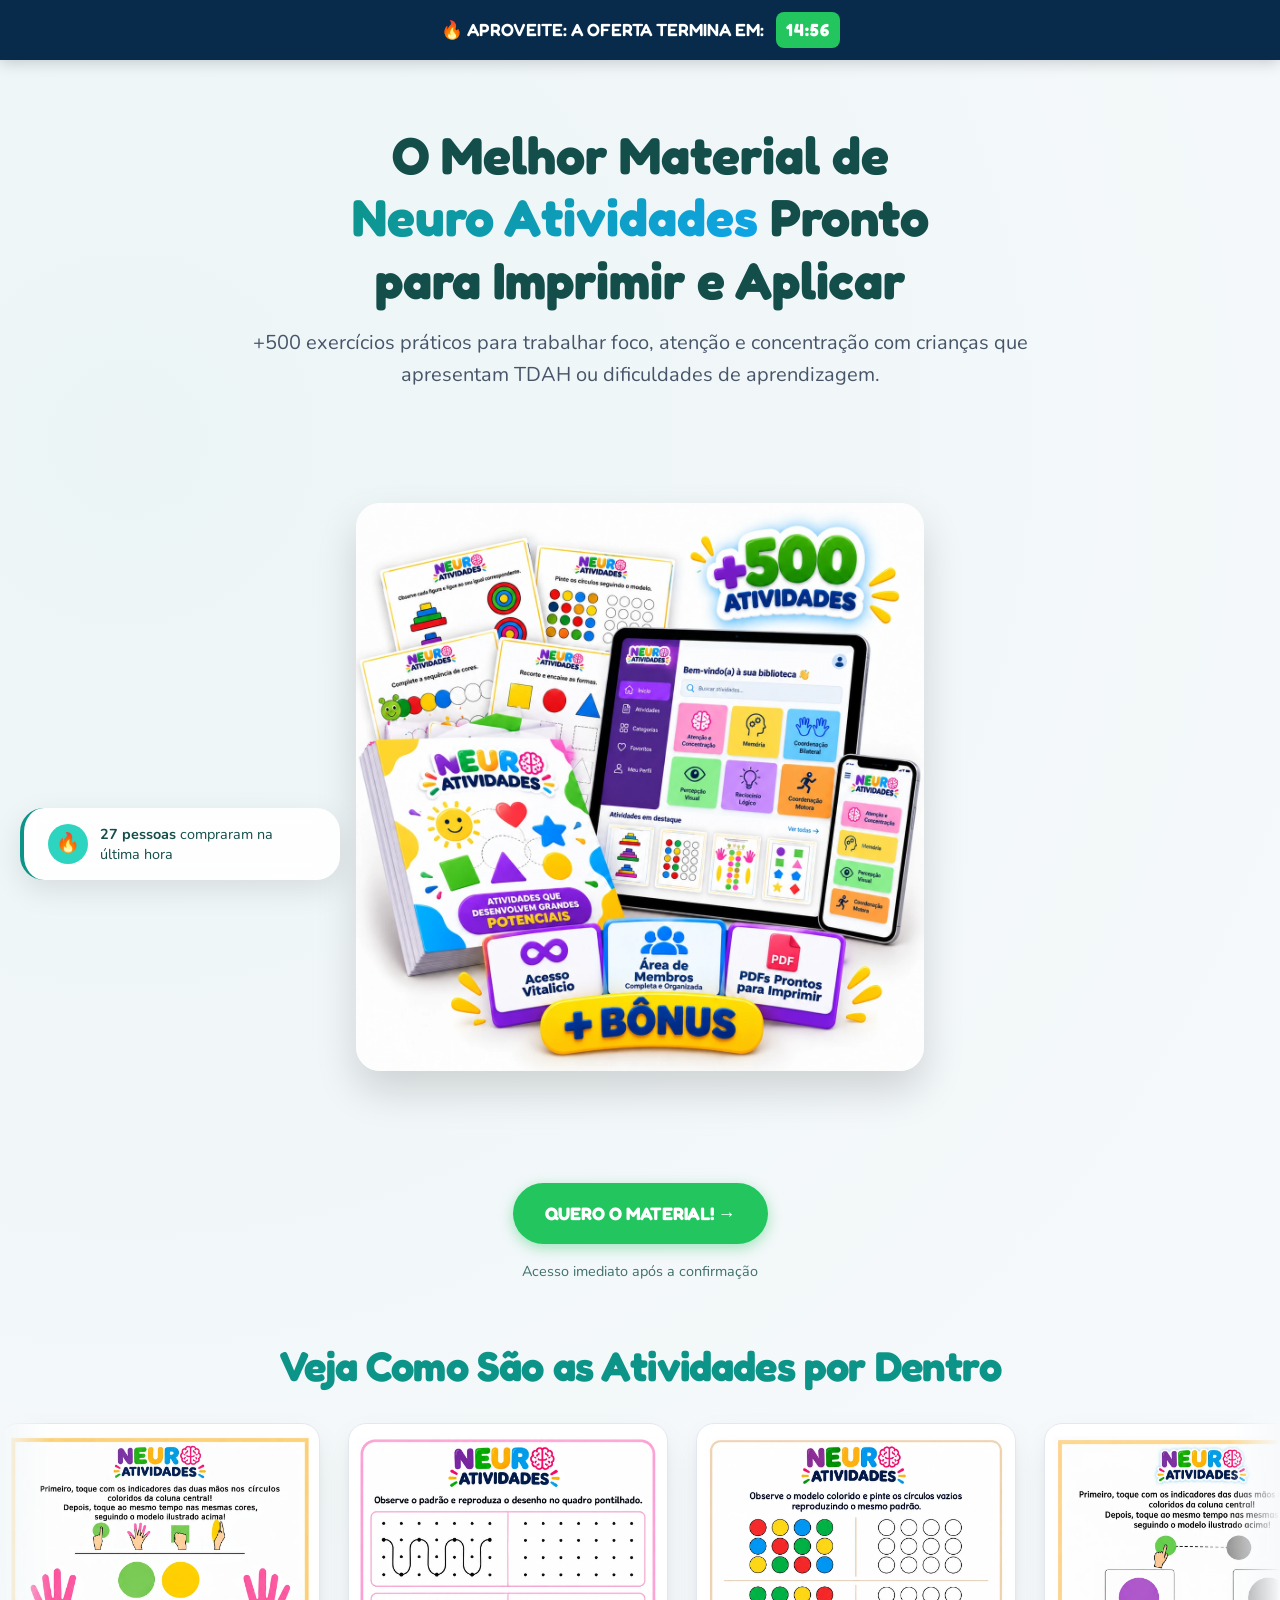
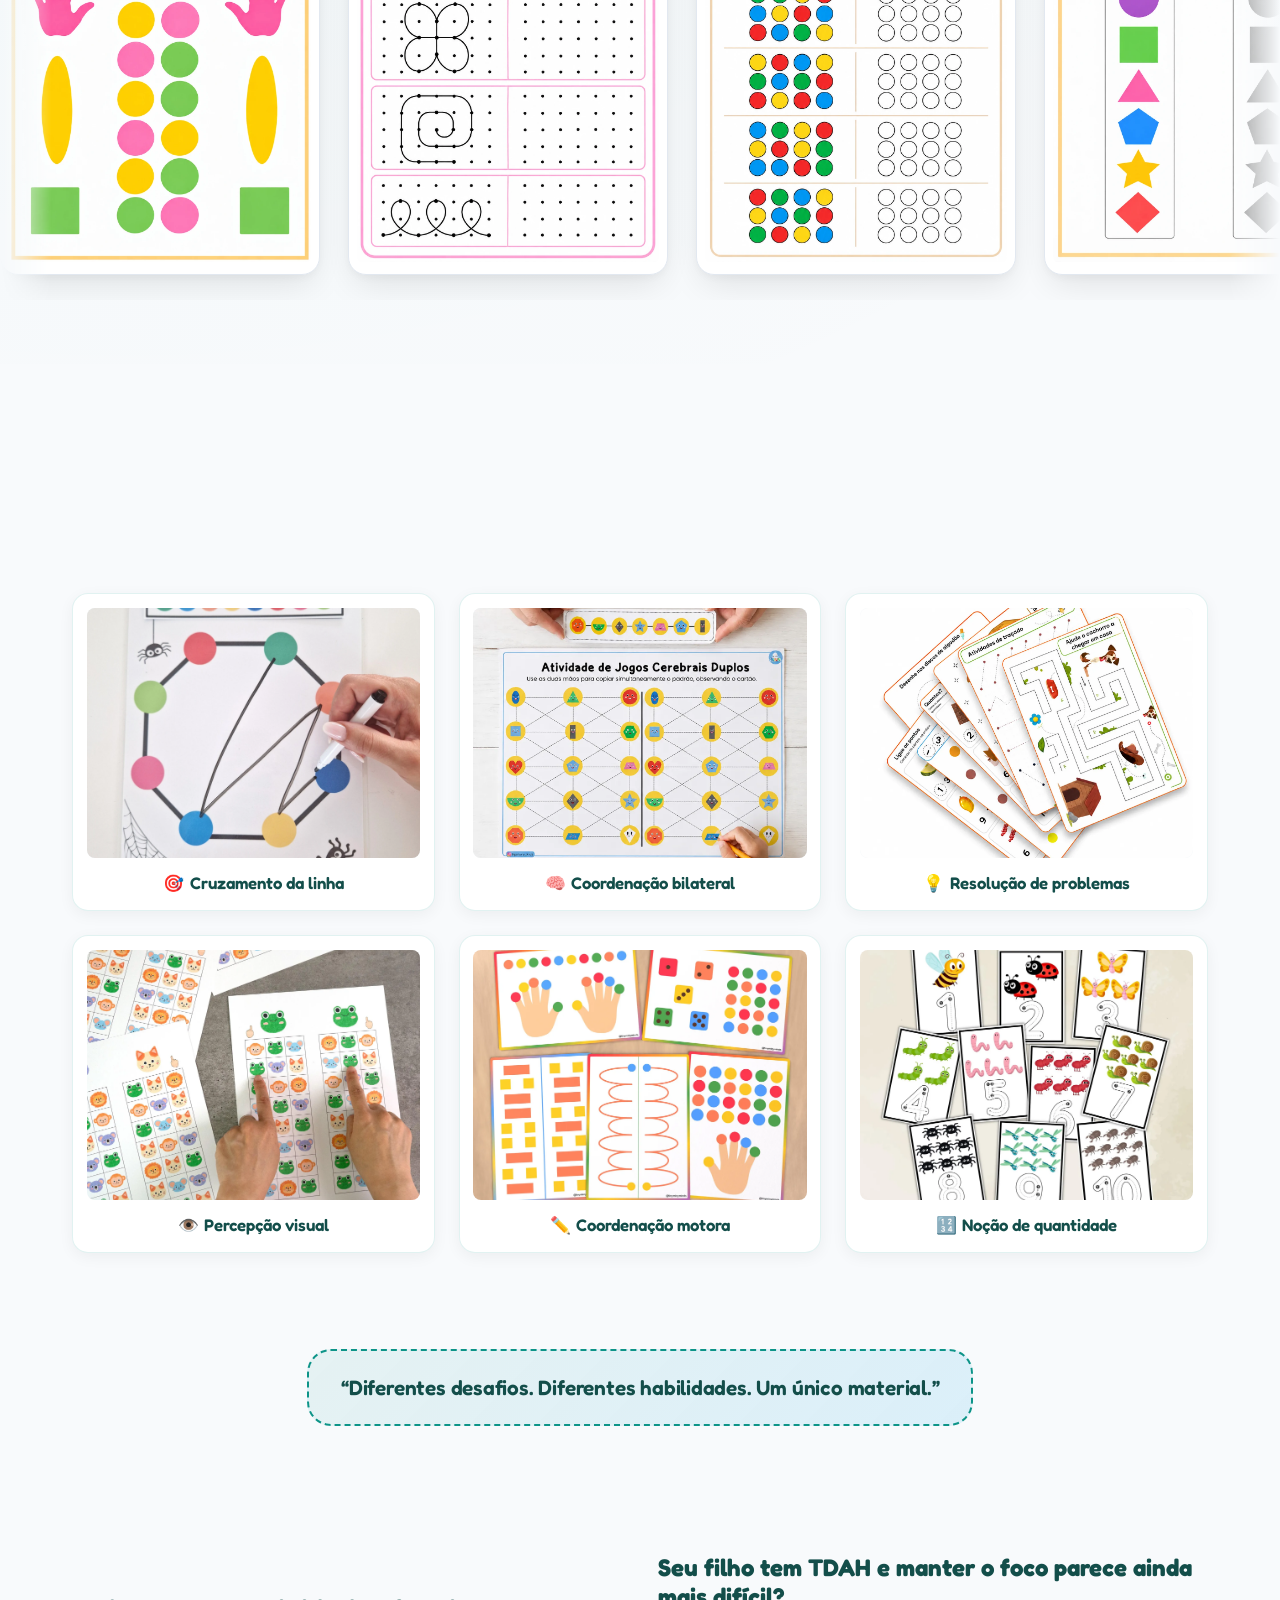
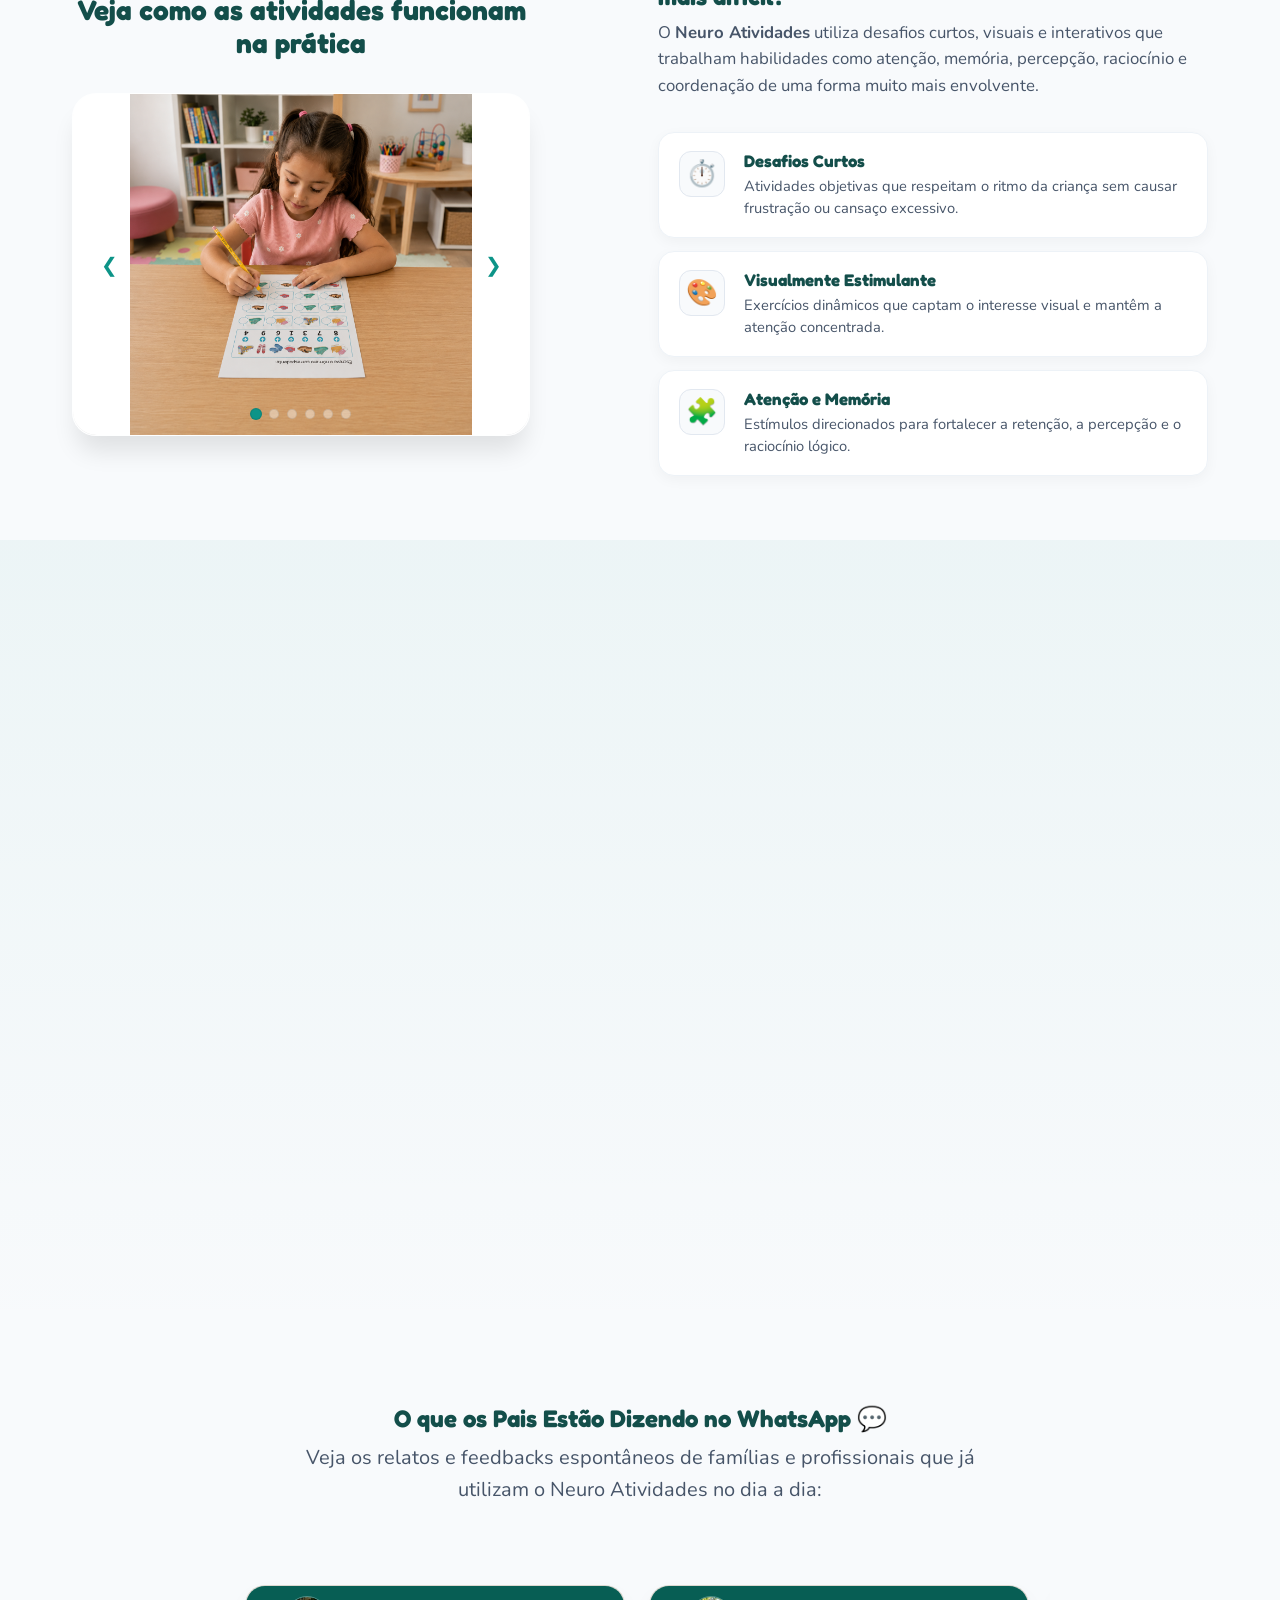
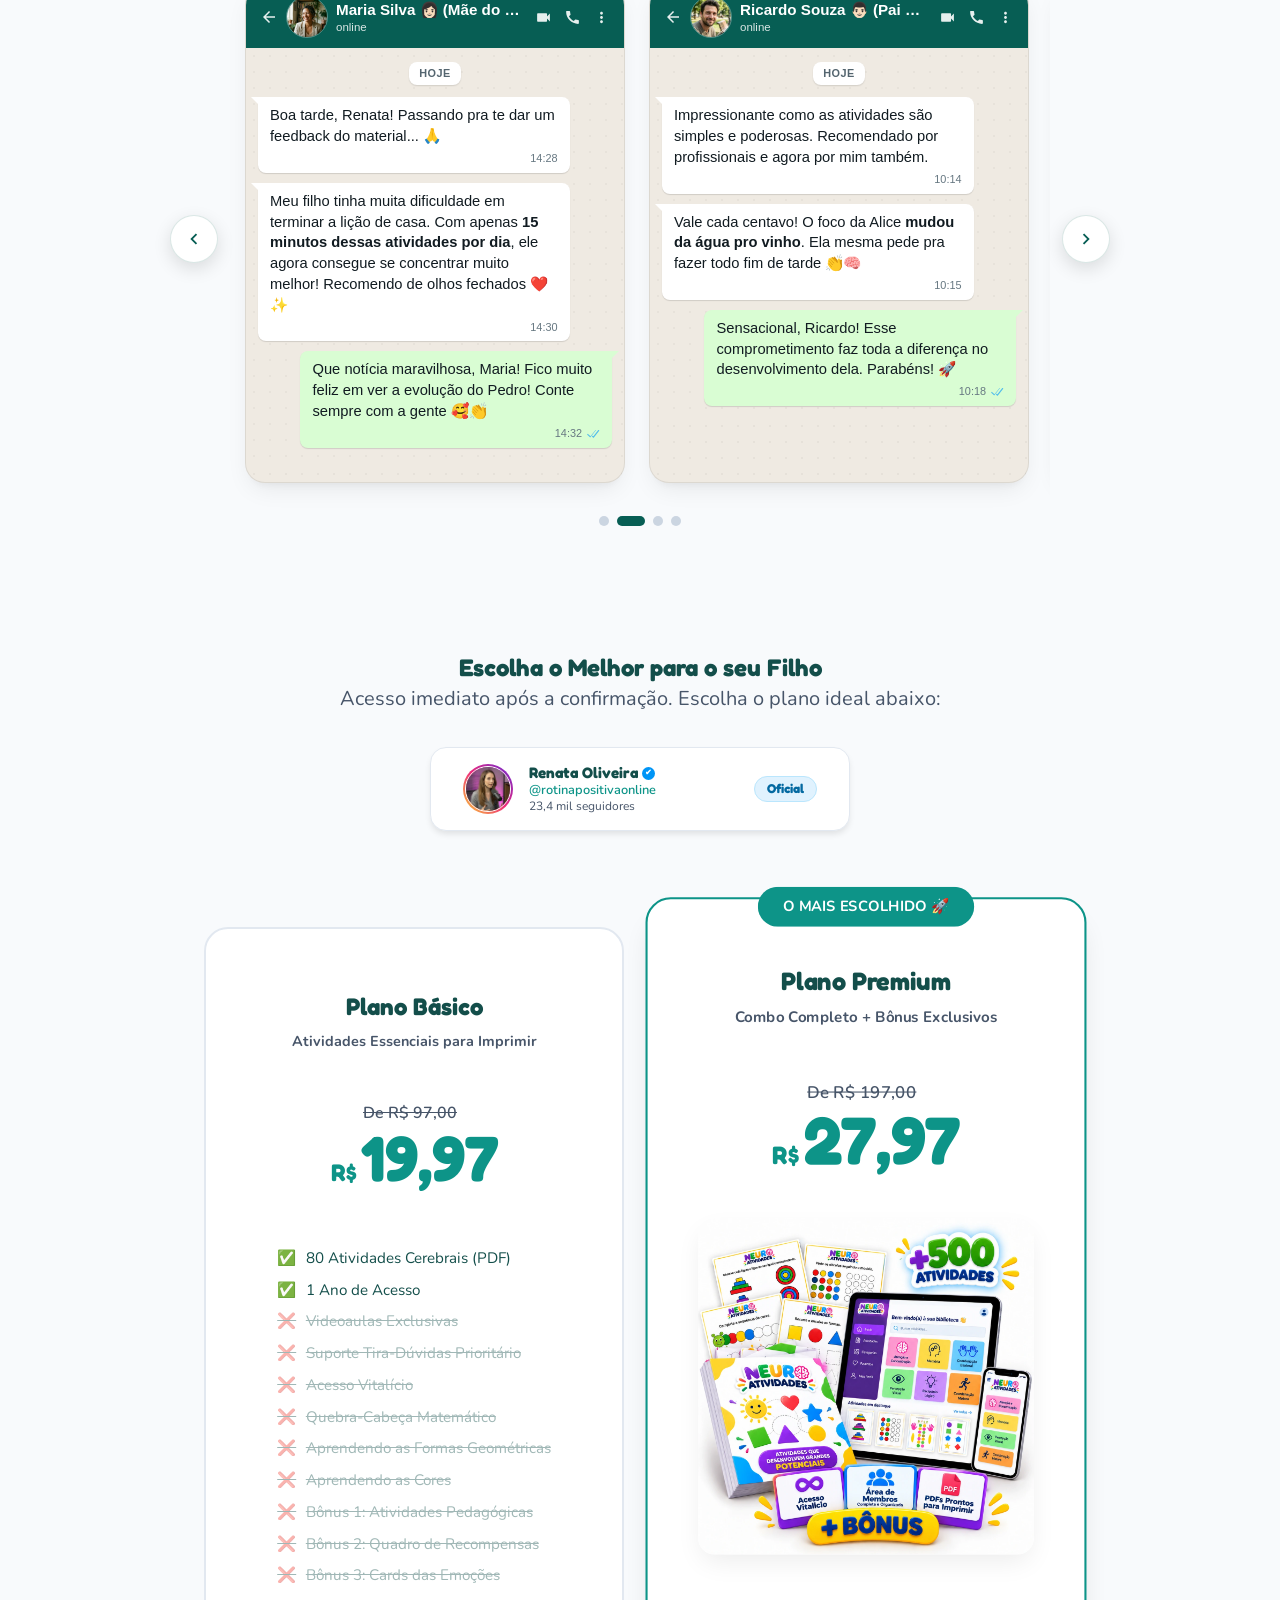
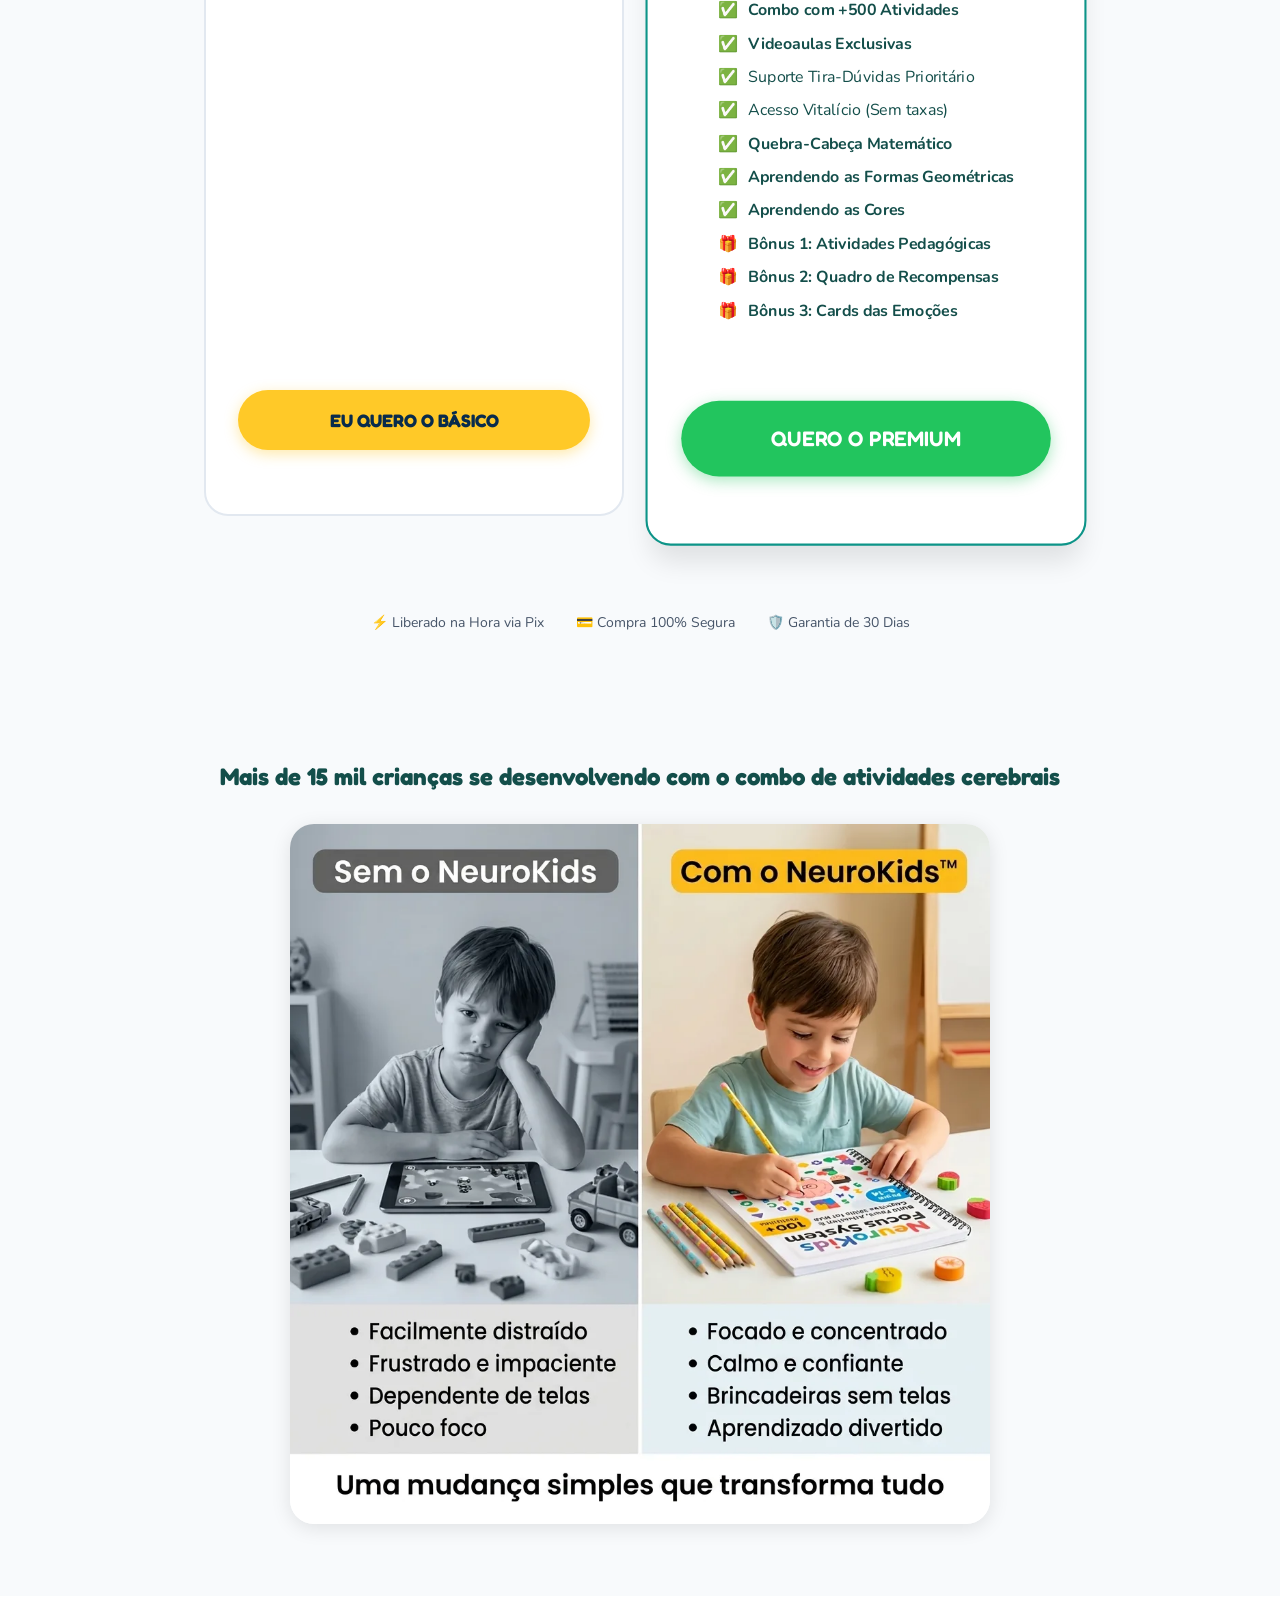
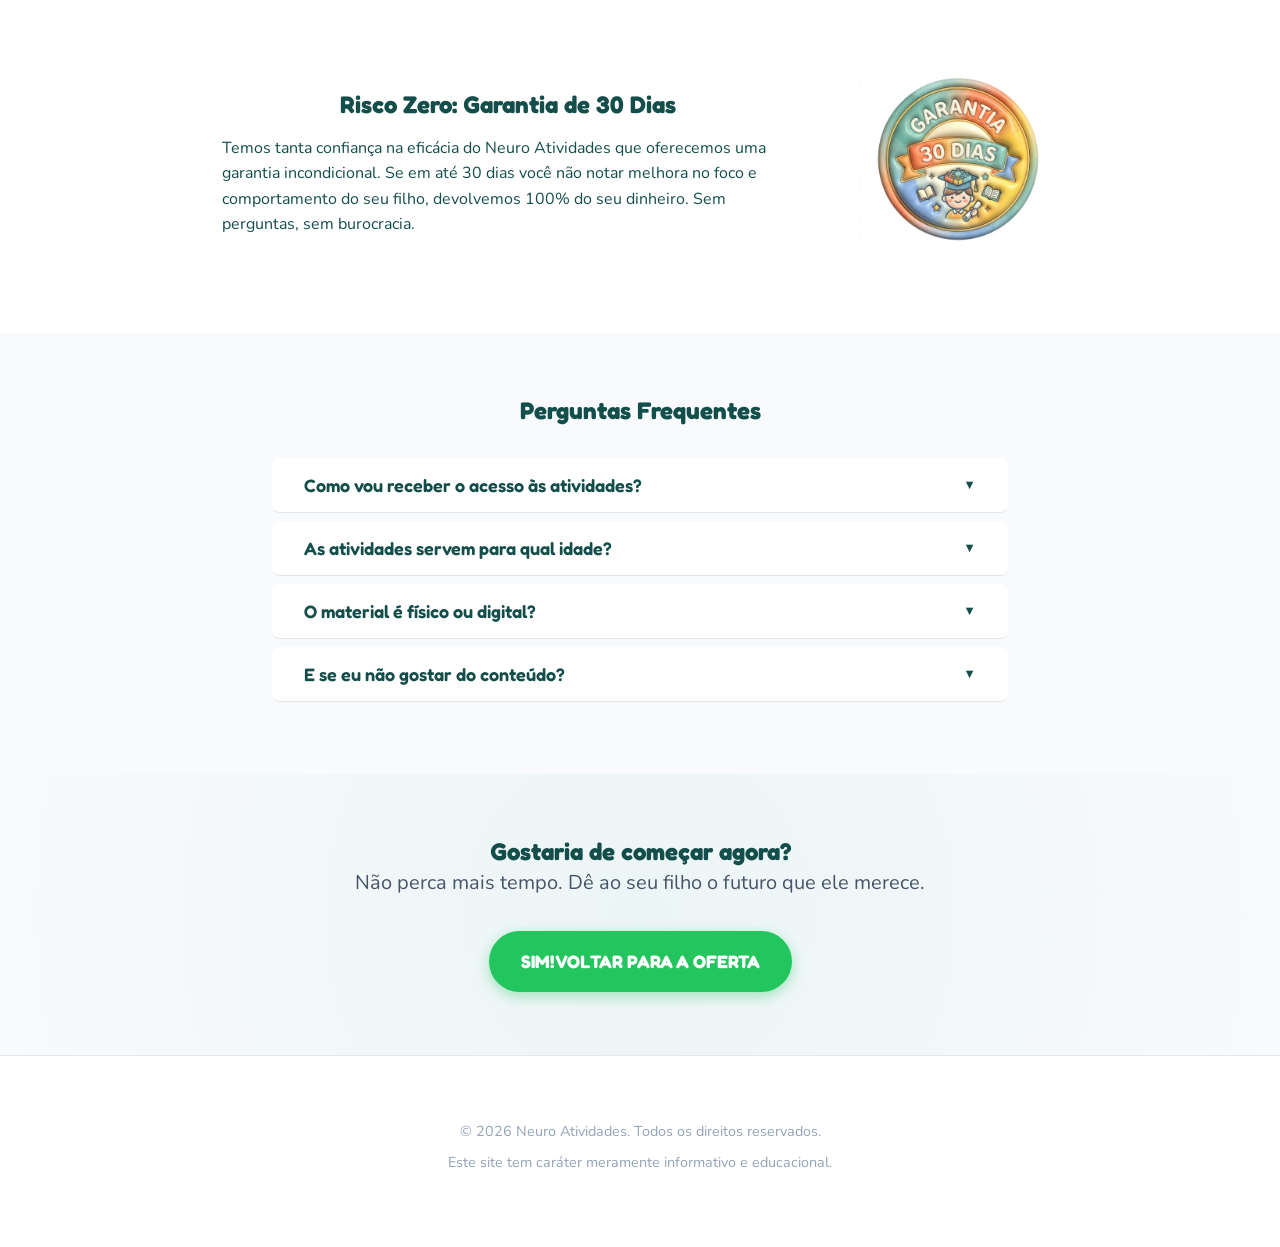
==== commit 466718a8: "Add files via upload" ====
--- a/index.html
+++ b/index.html
@@ -70,33 +70,33 @@
                     <p class="small-info">Acesso imediato após a confirmação</p>
                 </div>
             </div>
-
-            <!-- Continuous Infinite Activities Carousel (Passa direto sem botão) -->
-            <div class="hero-marquee-wrapper reveal">
-                <h2 class="hero-marquee-title">Veja Como São as Atividades por Dentro</h2>
-                <div class="hero-marquee-track">
-                    <!-- Grupo 1 -->
-                    <div class="marquee-item"><img src="./assets/folha-atividade-01.webp" alt="Atividade 01" loading="lazy"></div>
-                    <div class="marquee-item"><img src="./assets/folha-atividade-02.webp" alt="Atividade 02" loading="lazy"></div>
-                    <div class="marquee-item"><img src="./assets/folha-atividade-03.webp" alt="Atividade 03" loading="lazy"></div>
-                    <div class="marquee-item"><img src="./assets/folha-atividade-04.webp" alt="Atividade 04" loading="lazy"></div>
-                    <div class="marquee-item"><img src="./assets/folha-atividade-05.webp" alt="Atividade 05" loading="lazy"></div>
-                    <div class="marquee-item"><img src="./assets/folha-atividade-06.webp" alt="Atividade 06" loading="lazy"></div>
-                    <div class="marquee-item"><img src="./assets/folha-atividade-07.webp" alt="Atividade 07" loading="lazy"></div>
-                    <div class="marquee-item"><img src="./assets/folha-atividade-08.webp" alt="Atividade 08" loading="lazy"></div>
-                    <div class="marquee-item"><img src="./assets/folha-atividade-09.webp" alt="Atividade 09" loading="lazy"></div>
-
-                    <!-- Grupo 2 (Duplicado para loop infinito contínuo e sem emendas) -->
-                    <div class="marquee-item" aria-hidden="true"><img src="./assets/folha-atividade-01.webp" alt="" loading="lazy"></div>
-                    <div class="marquee-item" aria-hidden="true"><img src="./assets/folha-atividade-02.webp" alt="" loading="lazy"></div>
-                    <div class="marquee-item" aria-hidden="true"><img src="./assets/folha-atividade-03.webp" alt="" loading="lazy"></div>
-                    <div class="marquee-item" aria-hidden="true"><img src="./assets/folha-atividade-04.webp" alt="" loading="lazy"></div>
-                    <div class="marquee-item" aria-hidden="true"><img src="./assets/folha-atividade-05.webp" alt="" loading="lazy"></div>
-                    <div class="marquee-item" aria-hidden="true"><img src="./assets/folha-atividade-06.webp" alt="" loading="lazy"></div>
-                    <div class="marquee-item" aria-hidden="true"><img src="./assets/folha-atividade-07.webp" alt="" loading="lazy"></div>
-                    <div class="marquee-item" aria-hidden="true"><img src="./assets/folha-atividade-08.webp" alt="" loading="lazy"></div>
-                    <div class="marquee-item" aria-hidden="true"><img src="./assets/folha-atividade-09.webp" alt="" loading="lazy"></div>
-                </div>
+        </div>
+
+        <!-- Continuous Infinite Activities Carousel (Passa direto sem botão) -->
+        <div class="hero-marquee-wrapper reveal">
+            <h2 class="hero-marquee-title">Veja Como São as Atividades por Dentro</h2>
+            <div class="hero-marquee-track">
+                <!-- Grupo 1 -->
+                <div class="marquee-item"><img src="./assets/folha-atividade-01.webp" alt="Atividade 01" loading="lazy"></div>
+                <div class="marquee-item"><img src="./assets/folha-atividade-02.webp" alt="Atividade 02" loading="lazy"></div>
+                <div class="marquee-item"><img src="./assets/folha-atividade-03.webp" alt="Atividade 03" loading="lazy"></div>
+                <div class="marquee-item"><img src="./assets/folha-atividade-04.webp" alt="Atividade 04" loading="lazy"></div>
+                <div class="marquee-item"><img src="./assets/folha-atividade-05.webp" alt="Atividade 05" loading="lazy"></div>
+                <div class="marquee-item"><img src="./assets/folha-atividade-06.webp" alt="Atividade 06" loading="lazy"></div>
+                <div class="marquee-item"><img src="./assets/folha-atividade-07.webp" alt="Atividade 07" loading="lazy"></div>
+                <div class="marquee-item"><img src="./assets/folha-atividade-08.webp" alt="Atividade 08" loading="lazy"></div>
+                <div class="marquee-item"><img src="./assets/folha-atividade-09.webp" alt="Atividade 09" loading="lazy"></div>
+
+                <!-- Grupo 2 (Duplicado para loop infinito contínuo e sem emendas) -->
+                <div class="marquee-item" aria-hidden="true"><img src="./assets/folha-atividade-01.webp" alt="" loading="lazy"></div>
+                <div class="marquee-item" aria-hidden="true"><img src="./assets/folha-atividade-02.webp" alt="" loading="lazy"></div>
+                <div class="marquee-item" aria-hidden="true"><img src="./assets/folha-atividade-03.webp" alt="" loading="lazy"></div>
+                <div class="marquee-item" aria-hidden="true"><img src="./assets/folha-atividade-04.webp" alt="" loading="lazy"></div>
+                <div class="marquee-item" aria-hidden="true"><img src="./assets/folha-atividade-05.webp" alt="" loading="lazy"></div>
+                <div class="marquee-item" aria-hidden="true"><img src="./assets/folha-atividade-06.webp" alt="" loading="lazy"></div>
+                <div class="marquee-item" aria-hidden="true"><img src="./assets/folha-atividade-07.webp" alt="" loading="lazy"></div>
+                <div class="marquee-item" aria-hidden="true"><img src="./assets/folha-atividade-08.webp" alt="" loading="lazy"></div>
+                <div class="marquee-item" aria-hidden="true"><img src="./assets/folha-atividade-09.webp" alt="" loading="lazy"></div>
             </div>
         </div>
     </header>
--- a/style.css
+++ b/style.css
@@ -45,6 +45,9 @@
 
 html {
     scroll-behavior: smooth;
+    overflow-x: hidden;
+    width: 100%;
+    max-width: 100%;
 }
 
 body {
@@ -53,6 +56,9 @@
     color: var(--text-main);
     line-height: 1.6;
     overflow-x: hidden;
+    width: 100%;
+    max-width: 100%;
+    position: relative;
 }
 
 h1,
@@ -95,9 +101,11 @@
 
 /* Layout Utilities */
 .container {
+    width: 100%;
     max-width: 1200px;
     margin: 0 auto;
     padding: 0 var(--space-md);
+    box-sizing: border-box;
 }
 
 .section {
@@ -250,6 +258,8 @@
     justify-content: center;
     align-items: center;
     width: 100%;
+    max-width: 100%;
+    overflow-x: hidden;
     background: radial-gradient(circle at 10% 20%, rgba(13, 148, 136, 0.05) 0%, rgba(255, 255, 255, 0) 90%);
 }
 
@@ -262,6 +272,7 @@
     max-width: 900px;
     width: 100%;
     margin: 0 auto;
+    box-sizing: border-box;
 }
 
 .hero-content {
@@ -360,13 +371,14 @@
 
 /* Continuous Activities Marquee (Hero Section) */
 .hero-marquee-wrapper {
-    order: 4;
     width: 100%;
     max-width: 100%;
     margin-top: 3rem;
     overflow: hidden;
     position: relative;
     padding: 10px 0 25px 0;
+    contain: paint;
+    box-sizing: border-box;
     -webkit-mask-image: linear-gradient(to right, transparent 0%, black 4%, black 96%, transparent 100%);
     mask-image: linear-gradient(to right, transparent 0%, black 4%, black 96%, transparent 100%);
 }
@@ -429,6 +441,10 @@
     .hero-marquee-wrapper {
         margin-top: 2rem;
         padding: 5px 0 20px 0;
+        width: 100%;
+        max-width: 100%;
+        overflow: hidden;
+        contain: paint;
         -webkit-mask-image: linear-gradient(to right, transparent 0%, black 3%, black 97%, transparent 100%);
         mask-image: linear-gradient(to right, transparent 0%, black 3%, black 97%, transparent 100%);
     }
@@ -1026,10 +1042,14 @@
     align-items: center;
     justify-content: center;
     gap: 12px;
+    width: 100%;
+    max-width: 100%;
 }
 
 .testim-carousel-viewport {
-    width: 100%;
+    min-width: 0;
+    width: 100%;
+    max-width: 100%;
     overflow-x: auto;
     overflow-y: hidden;
     scroll-behavior: smooth;
@@ -1037,6 +1057,7 @@
     -webkit-overflow-scrolling: touch;
     scrollbar-width: none;
     padding: 15px 5px 25px 5px;
+    contain: paint;
 }
 
 .testim-carousel-viewport::-webkit-scrollbar {
@@ -1484,9 +1505,11 @@
     }
 
     .hero-marquee-wrapper {
-        order: 4;
         width: 100%;
+        max-width: 100%;
         margin-top: 1rem;
+        overflow: hidden;
+        contain: paint;
     }
 
     .grid-guarantee {
